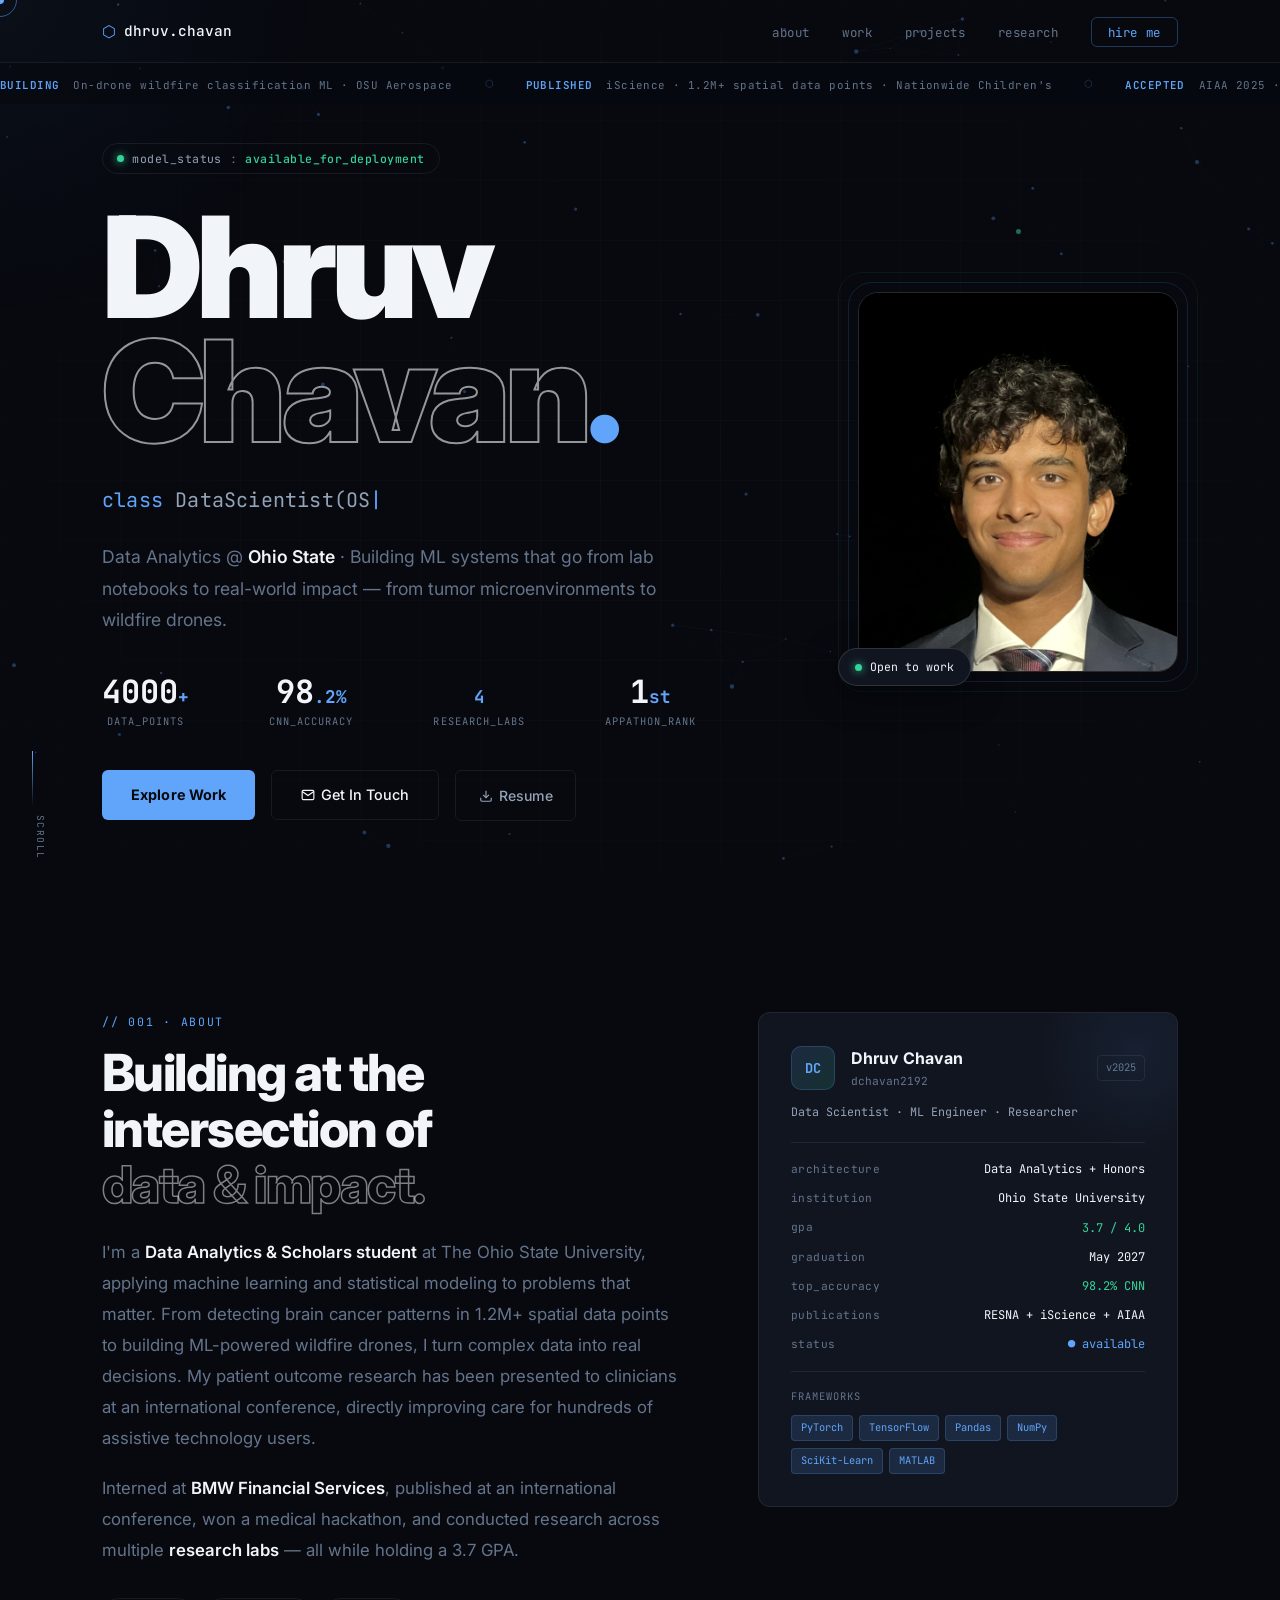
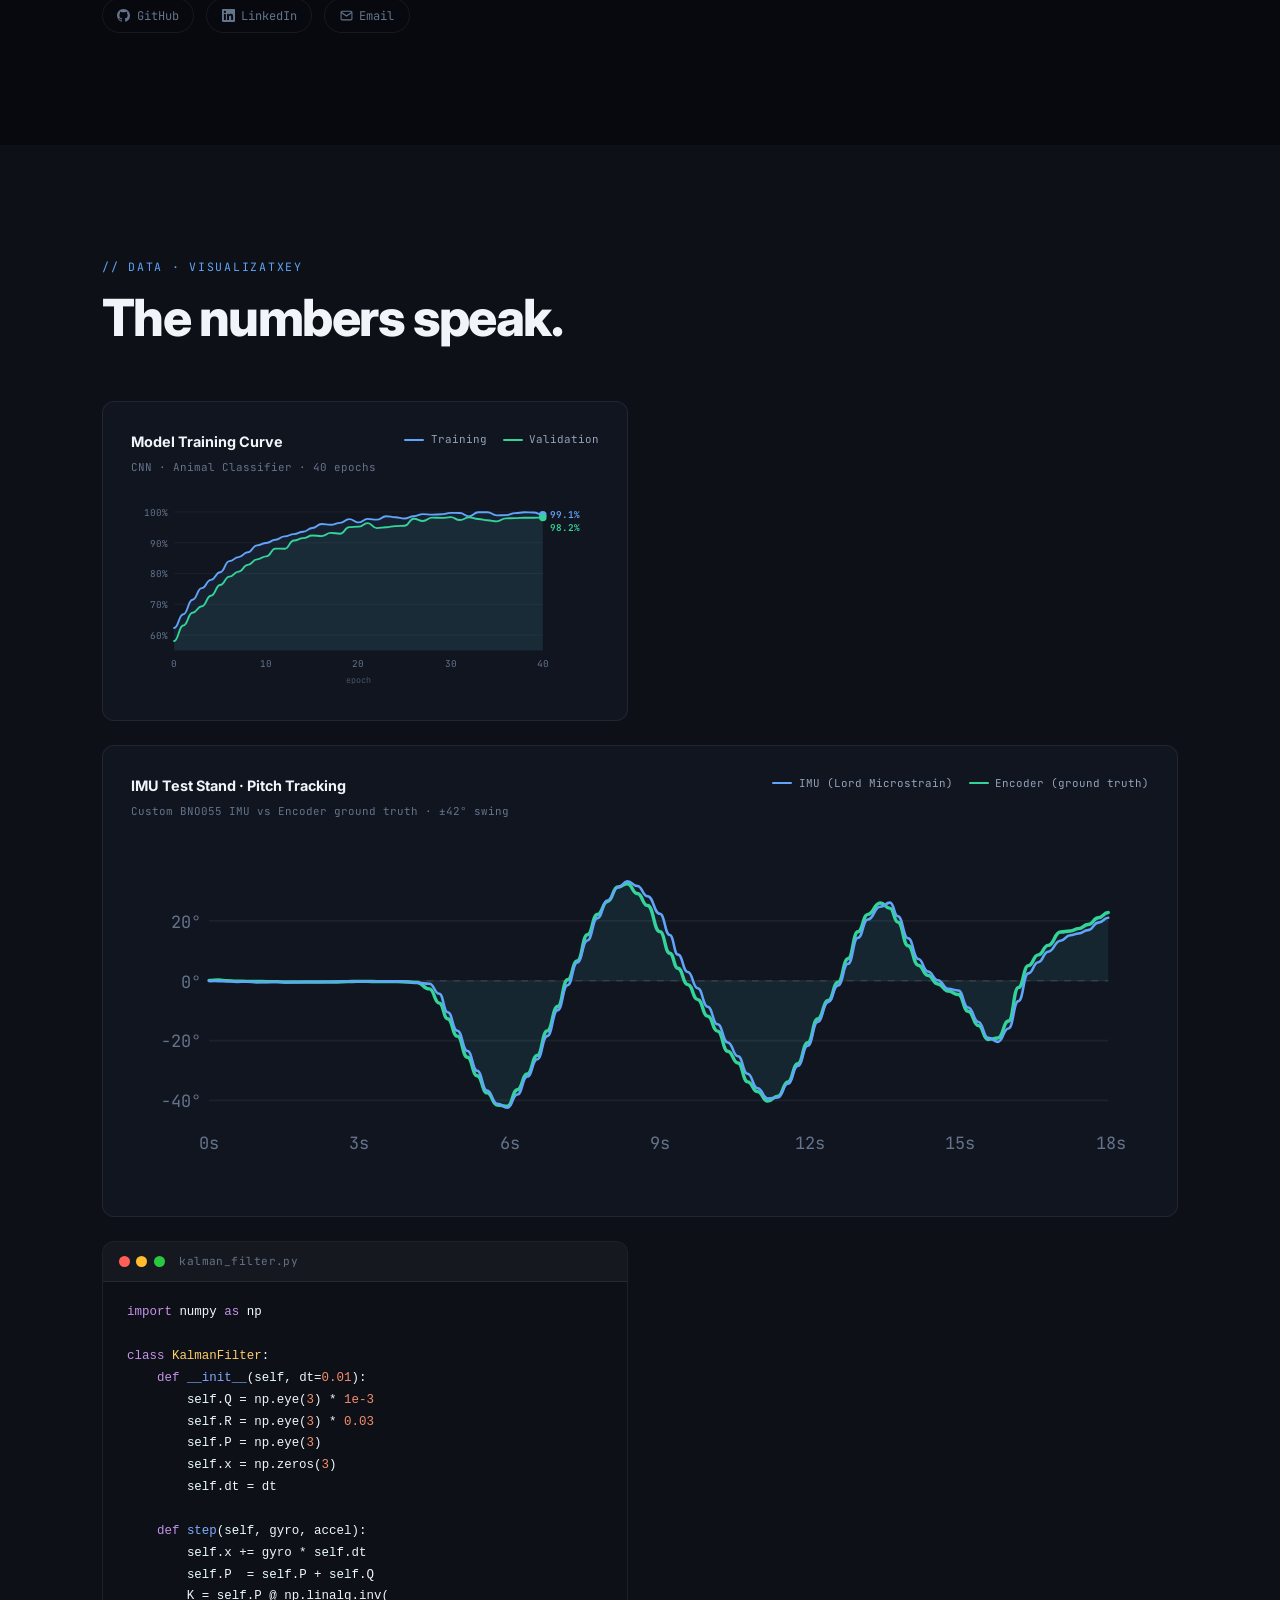
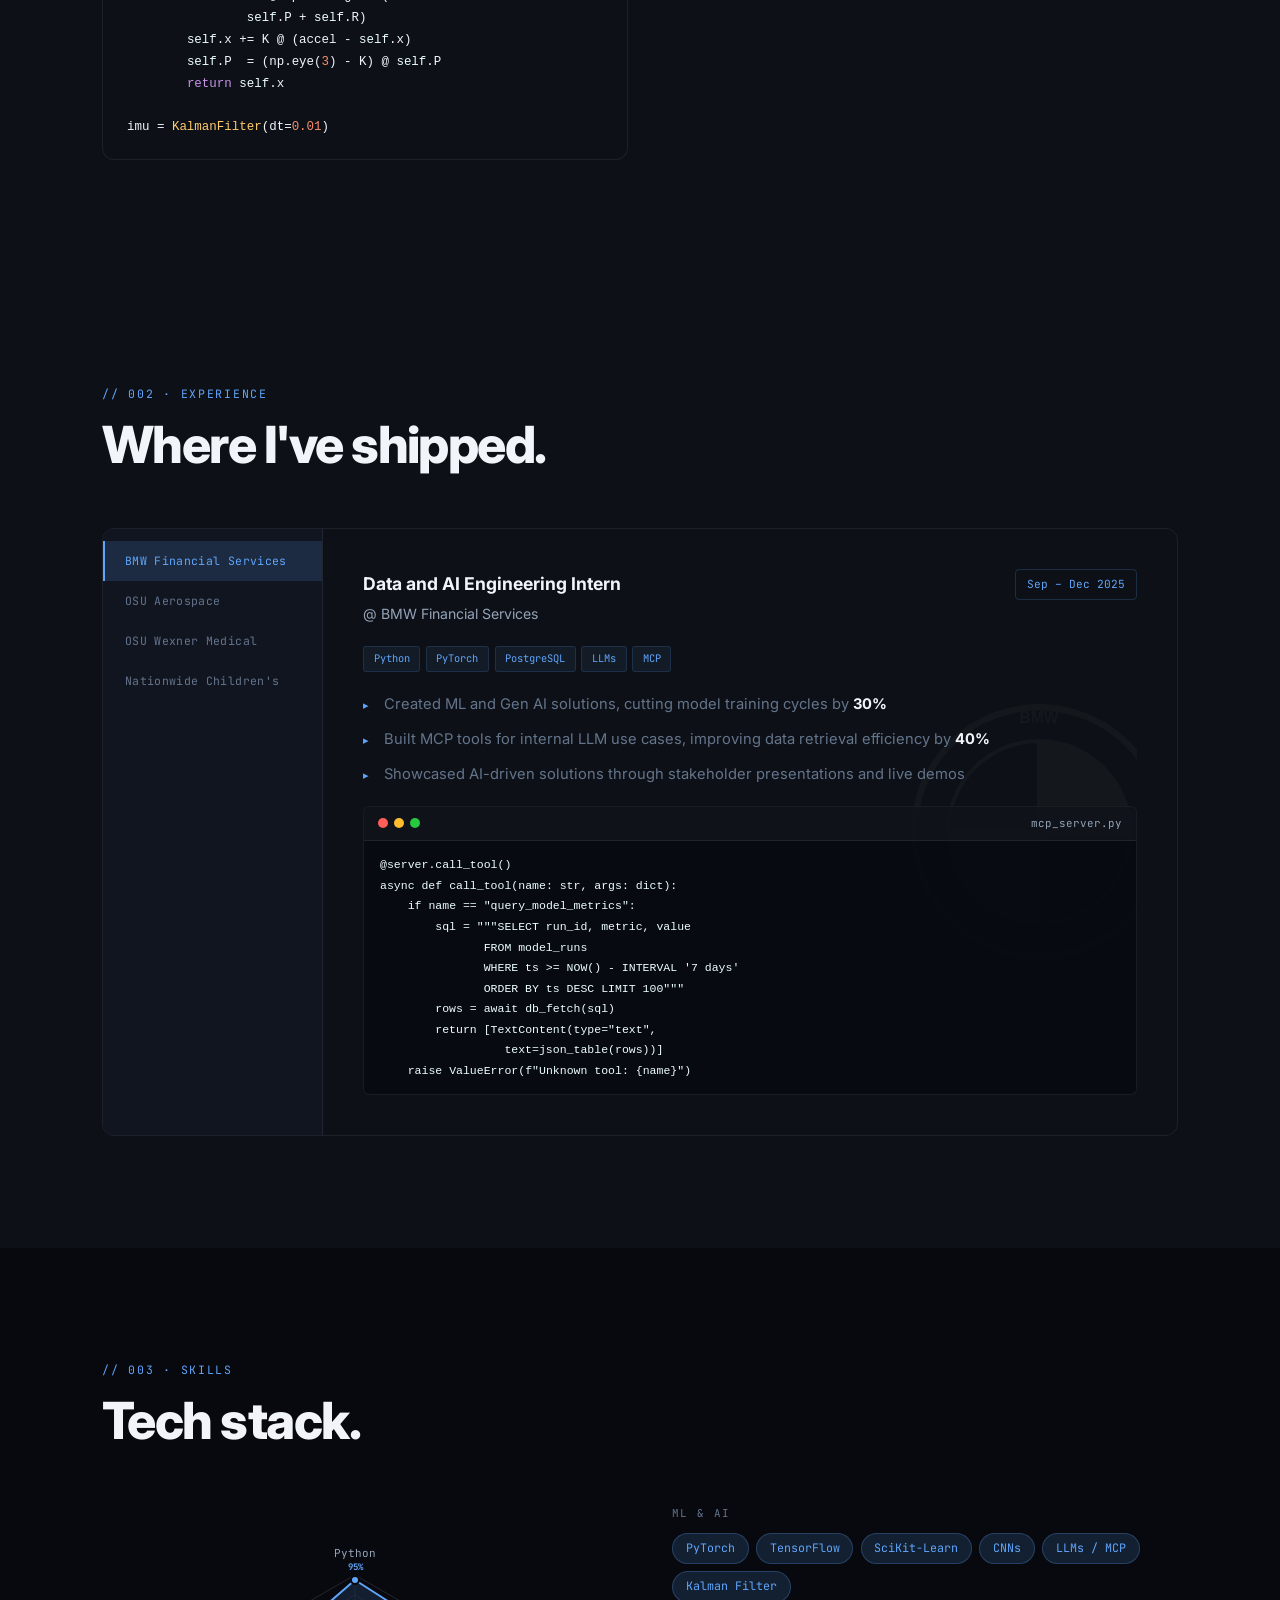
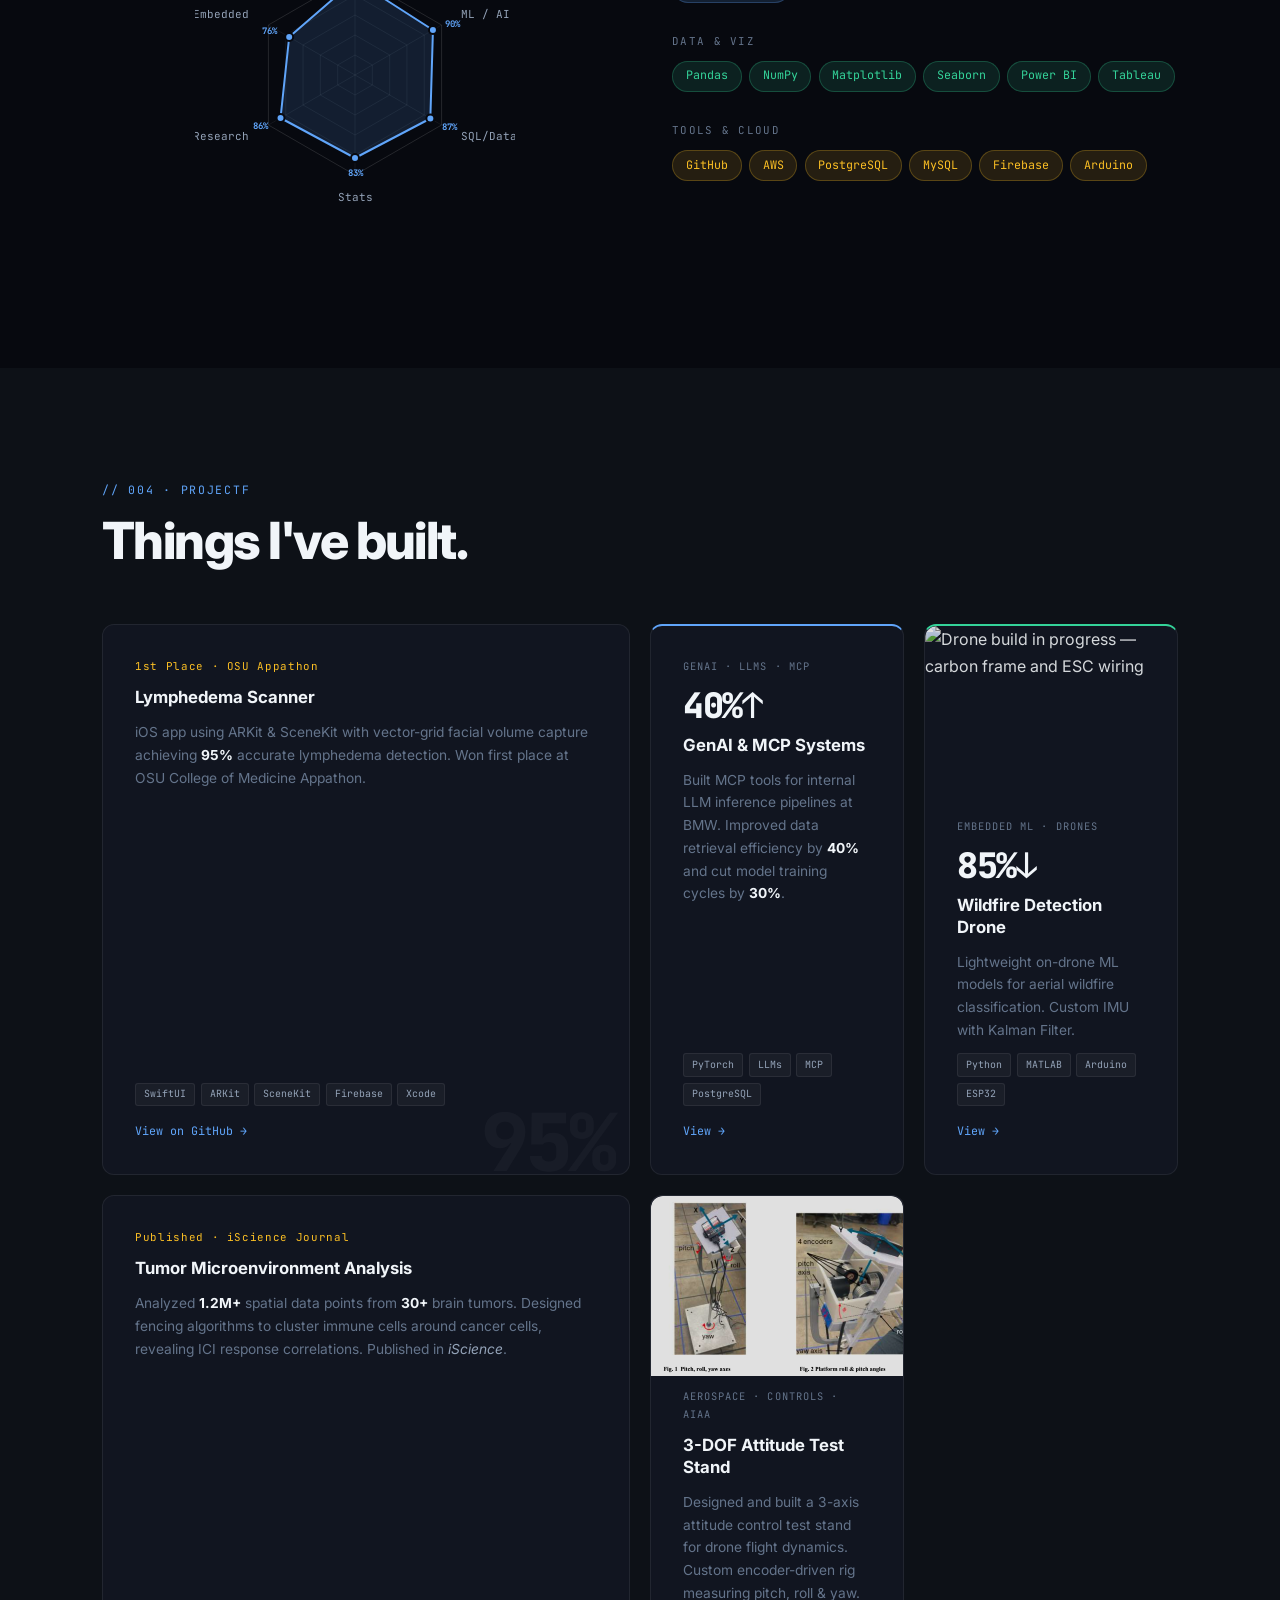
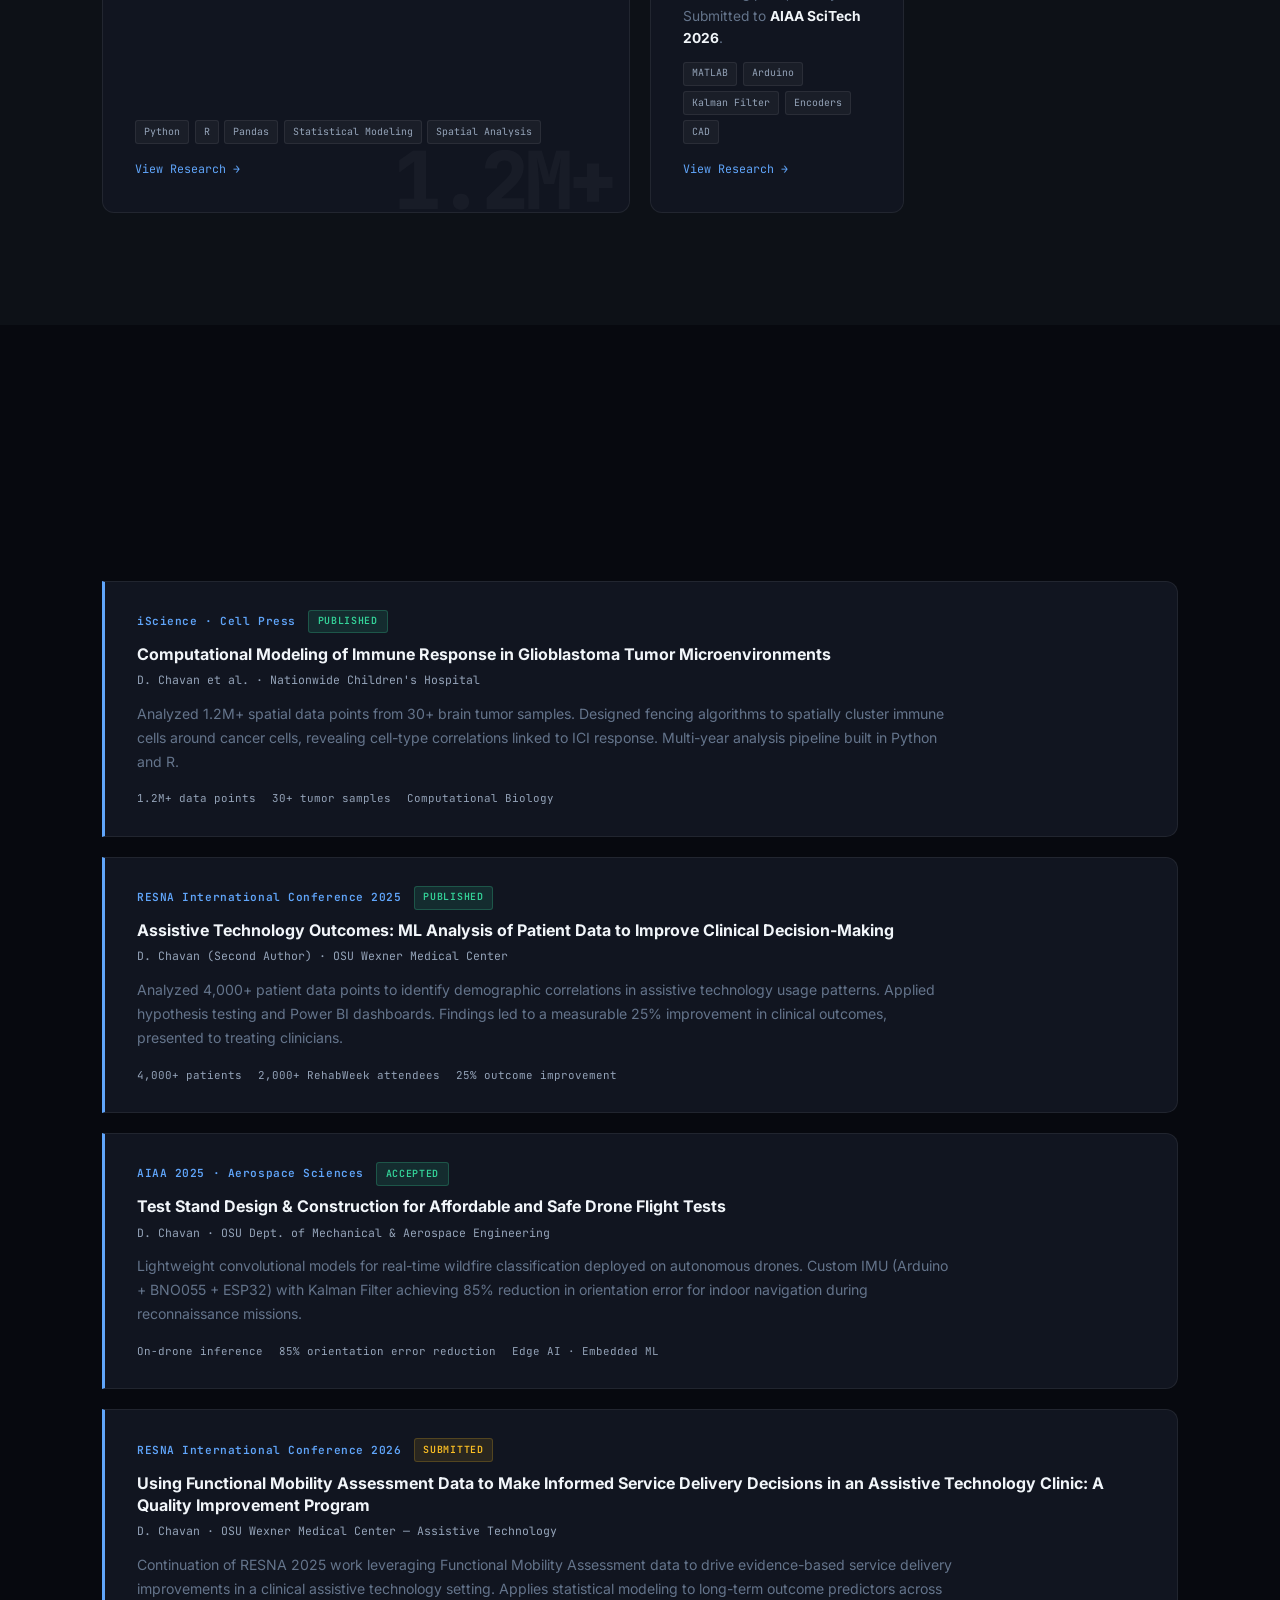
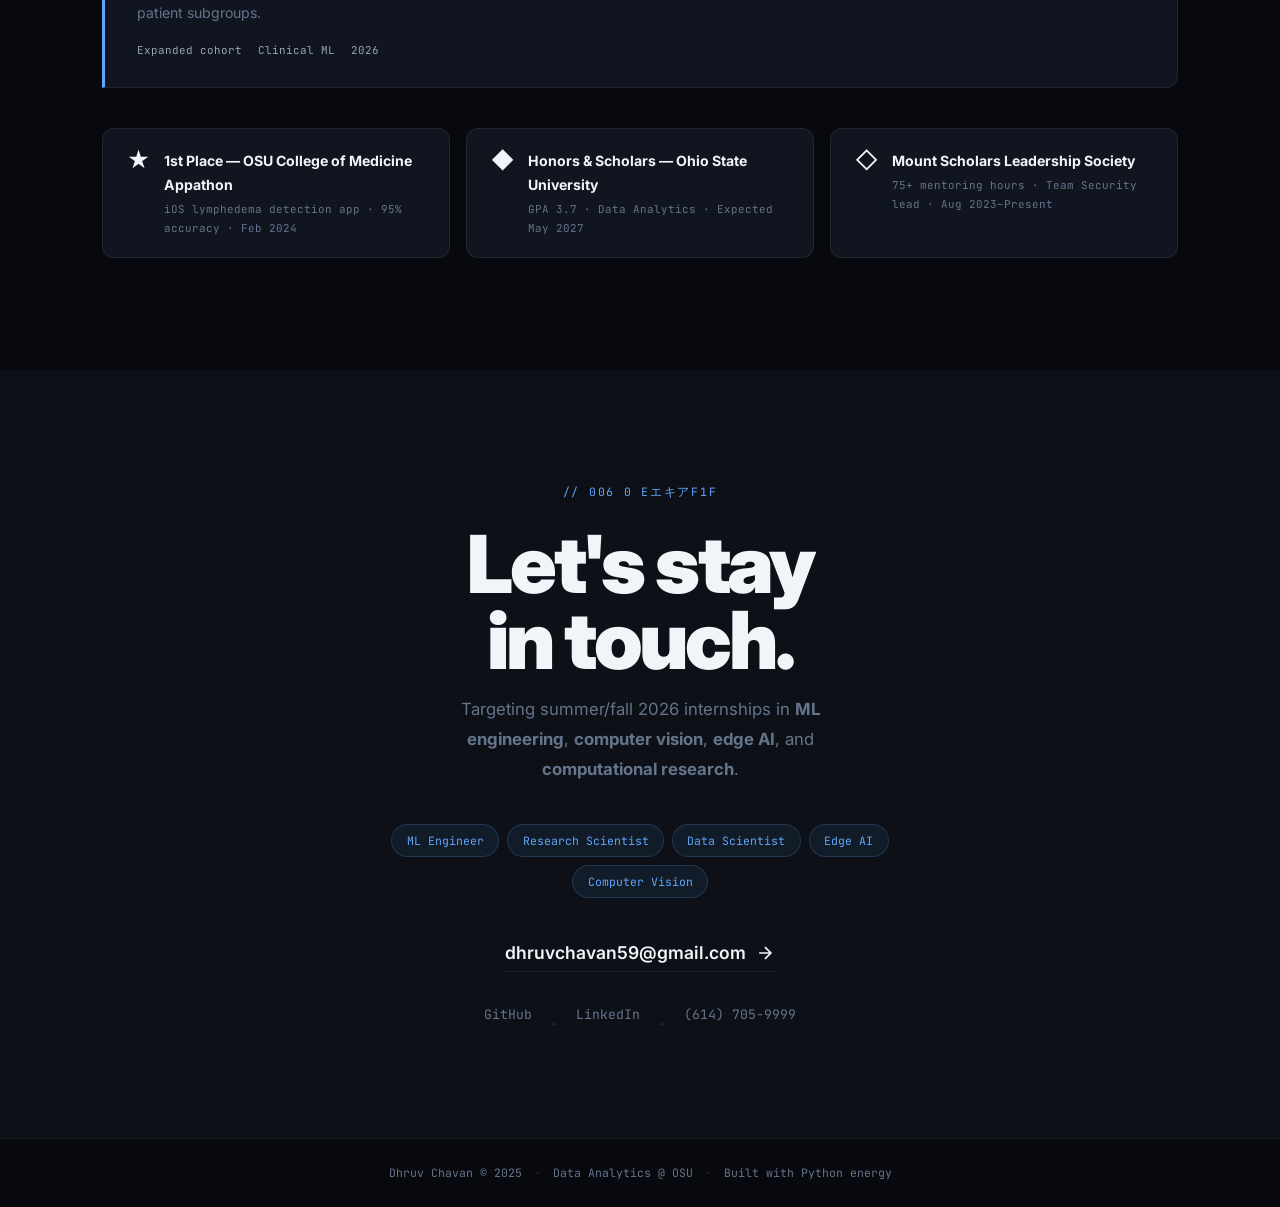
==== index.html @ 0be1885d "Fix inaccurate institution count and update contact heading - Replace "4 institutions" with "multipl" ====
<!DOCTYPE html>
<html lang="en">
<head>
  <meta charset="UTF-8" />
  <meta name="viewport" content="width=device-width, initial-scale=1.0" />
  <title>Dhruv Chavan — Data Scientist & ML Engineer</title>

  <!-- SEO -->
  <meta name="description" content="Dhruv Chavan — Data Scientist & ML Engineer at Ohio State. Building ML systems from tumor microenvironments to wildfire drones. Published researcher. BMW AI intern." />
  <meta name="keywords" content="Dhruv Chavan, Data Scientist, ML Engineer, Ohio State, PyTorch, Computer Vision, Edge AI, Research" />
  <meta name="author" content="Dhruv Chavan" />
  <meta name="robots" content="index, follow" />

  <!-- Open Graph (LinkedIn, Slack, iMessage, etc.) -->
  <meta property="og:type" content="website" />
  <meta property="og:title" content="Dhruv Chavan — Data Scientist & ML Engineer" />
  <meta property="og:description" content="Building ML systems from tumor microenvironments to wildfire drones. Published in iScience. BMW AI intern. OSU Data Analytics & Scholars." />
  <meta property="og:image" content="dhruv.jpg" />
  <meta property="og:image:width" content="1200" />
  <meta property="og:image:height" content="630" />
  <meta property="og:url" content="https://dhruvchavan.dev" />
  <meta property="og:site_name" content="Dhruv Chavan Portfolio" />

  <!-- Browser / mobile chrome -->
  <meta name="theme-color" content="#07090f" />
  <meta name="color-scheme" content="dark" />

  <link rel="stylesheet" href="style.css" />
  <link rel="preconnect" href="https://fonts.googleapis.com" />
  <link href="https://fonts.googleapis.com/css2?family=Inter:ital,opsz,wght@0,14..32,300;0,14..32,400;0,14..32,500;0,14..32,600;0,14..32,700;0,14..32,800;0,14..32,900;1,14..32,400&family=JetBrains+Mono:wght@300;400;500;600&display=swap" rel="stylesheet" />
</head>
<body>

  <!-- ═══ LOADER ═══ -->
  <div id="loader">
    <div class="loader-inner">
      <div class="loader-brand">
        <span class="loader-hex">⬡</span>
        <span class="loader-name">dhruv.chavan</span>
      </div>
      <div class="loader-terminal" id="loaderTerminal"></div>
      <div class="loader-bar-wrap">
        <div class="loader-bar" id="loaderBar"></div>
      </div>
      <p class="loader-pct" id="loaderPct">0%</p>
    </div>
  </div>

  <!-- Scroll progress -->
  <div id="scroll-bar"></div>
  <!-- Spotlight -->
  <div id="spotlight"></div>
  <!-- Custom cursor -->
  <div id="cursor-dot"></div>
  <div id="cursor-ring"></div>

  <!-- Navigation -->
  <nav id="nav">
    <div class="nav-inner">
      <a class="nav-brand" href="#hero">
        <span class="brand-hex">⬡</span>
        <span>dhruv.chavan</span>
      </a>
      <ul class="nav-links">
        <li><a href="#about">about</a></li>
        <li><a href="#experience">work</a></li>
        <li><a href="#projects">projects</a></li>
        <li><a href="#research">research</a></li>
        <li><a href="#contact" class="nav-cta">hire me</a></li>
      </ul>
      <button class="hamburger" id="hamburger" aria-label="menu">
        <span></span><span></span>
      </button>
    </div>
    <!-- Live status ticker -->
    <div class="ticker-wrap">
      <div class="ticker-track">
        <span class="ti"><span class="ti-key">BUILDING</span> On-drone wildfire classification ML · OSU Aerospace</span>
        <span class="ti-sep">⬡</span>
        <span class="ti"><span class="ti-key">PUBLISHED</span> iScience · 1.2M+ spatial data points · Nationwide Children's</span>
        <span class="ti-sep">⬡</span>
        <span class="ti"><span class="ti-key">ACCEPTED</span> AIAA 2025 · RESNA 2026 Submitted</span>
        <span class="ti-sep">⬡</span>
        <span class="ti"><span class="ti-key">EXPERIENCE</span> BMW Financial Services · GenAI &amp; MCP Engineering · 2025</span>
        <span class="ti-sep">⬡</span>
        <span class="ti"><span class="ti-key dot-green">SEEKING</span> ML Engineer · Research Scientist · Data Scientist · Summer/Fall 2026</span>
        <span class="ti-sep">⬡</span>
        <!-- duplicate for seamless loop -->
        <span class="ti"><span class="ti-key">BUILDING</span> On-drone wildfire classification ML · OSU Aerospace</span>
        <span class="ti-sep">⬡</span>
        <span class="ti"><span class="ti-key">PUBLISHED</span> iScience · 1.2M+ spatial data points · Nationwide Children's</span>
        <span class="ti-sep">⬡</span>
        <span class="ti"><span class="ti-key">ACCEPTED</span> AIAA 2025 · RESNA 2026 Submitted</span>
        <span class="ti-sep">⬡</span>
        <span class="ti"><span class="ti-key">EXPERIENCE</span> BMW Financial Services · GenAI &amp; MCP Engineering · 2025</span>
        <span class="ti-sep">⬡</span>
        <span class="ti"><span class="ti-key dot-green">SEEKING</span> ML Engineer · Research Scientist · Data Scientist · Summer/Fall 2026</span>
        <span class="ti-sep">⬡</span>
      </div>
    </div>
    <div class="mobile-menu" id="mobileMenu">
      <a href="#about" class="mm-link">about</a>
      <a href="#experience" class="mm-link">work</a>
      <a href="#projects" class="mm-link">projects</a>
      <a href="#research" class="mm-link">research</a>
      <a href="#contact" class="mm-link">contact</a>
    </div>
  </nav>

  <!-- ═══ HERO ═══ -->
  <section id="hero">
    <canvas id="canvas"></canvas>
    <div class="hero-grid-overlay"></div>
    <div class="hero-inner">
      <div class="hero-split">
        <!-- Left: text -->
        <div class="hero-left">
          <div class="hero-status reveal-hero">
            <span class="status-dot"></span>
            <span class="status-mono">model_status</span>
            <span class="status-sep">:</span>
            <span class="status-val">available_for_deployment</span>
          </div>
          <h1 class="hero-name reveal-hero">
            <span class="name-first">Dhruv</span>
            <span class="name-last">Chavan<span class="name-dot">.</span></span>
          </h1>
          <div class="hero-typewriter reveal-hero">
            <span class="tw-prefix">class </span><span id="tw-text"></span><span class="tw-cursor">|</span>
          </div>
          <p class="hero-desc reveal-hero">
            Data Analytics @ <strong>Ohio State</strong> · Building ML systems that go from
            lab notebooks to real-world impact — from tumor microenvironments to wildfire drones.
          </p>
          <div class="hero-metrics reveal-hero">
            <div class="hm-item">
              <div class="hm-val"><span class="counter" data-target="4000">0</span><span>+</span></div>
              <div class="hm-key">data_points</div>
            </div>
            <div class="hm-div"></div>
            <div class="hm-item">
              <div class="hm-val"><span class="counter" data-target="98">0</span><span>.2%</span></div>
              <div class="hm-key">cnn_accuracy</div>
            </div>
            <div class="hm-div"></div>
            <div class="hm-item">
              <div class="hm-val"><span class="counter" data-target="4">0</span></div>
              <div class="hm-key">research_labs</div>
            </div>
            <div class="hm-div"></div>
            <div class="hm-item">
              <div class="hm-val"><span class="counter" data-target="1">0</span><span>st</span></div>
              <div class="hm-key">appathon_rank</div>
            </div>
          </div>
          <div class="hero-actions reveal-hero">
            <a href="#experience" class="btn-fill">Explore Work</a>
            <a href="mailto:dhruvchavan59@gmail.com" class="btn-outline">
              <svg width="14" height="14" viewBox="0 0 24 24" fill="none" stroke="currentColor" stroke-width="2"><path d="M4 4h16c1.1 0 2 .9 2 2v12c0 1.1-.9 2-2 2H4c-1.1 0-2-.9-2-2V6c0-1.1.9-2 2-2z"/><polyline points="22,6 12,13 2,6"/></svg>
              Get In Touch
            </a>
            <a href="resume.pdf" download class="btn-resume">
              <svg width="14" height="14" viewBox="0 0 24 24" fill="none" stroke="currentColor" stroke-width="2"><path d="M21 15v4a2 2 0 01-2 2H5a2 2 0 01-2-2v-4"/><polyline points="7 10 12 15 17 10"/><line x1="12" y1="15" x2="12" y2="3"/></svg>
              Resume
            </a>
          </div>
        </div>
        <!-- Right: photo -->
        <div class="hero-photo reveal-hero">
          <div class="photo-frame">
            <img src="dhruv.jpg" alt="Dhruv Chavan" />
            <div class="photo-ring photo-ring-1"></div>
            <div class="photo-ring photo-ring-2"></div>
            <div class="photo-badge">
              <span class="pb-dot"></span>
              <span>Open to work</span>
            </div>
          </div>
        </div>
      </div>
    </div>
    <div class="hero-scroll">
      <div class="hs-line"></div>
      <span class="hs-label">scroll</span>
    </div>
  </section>

  <!-- ═══ ABOUT ═══ -->
  <section id="about" class="section">
    <div class="container">
      <div class="about-layout">

        <div class="about-text">
          <p class="eyebrow reveal">// 001 · about</p>
          <h2 class="section-h reveal">Building at the<br/>intersection of<br/><em>data & impact.</em></h2>
          <p class="about-p reveal">I'm a <strong>Data Analytics &amp; Scholars student</strong> at The Ohio State University, applying machine learning and statistical modeling to problems that matter. From detecting brain cancer patterns in 1.2M+ spatial data points to building ML-powered wildfire drones, I turn complex data into real decisions. My patient outcome research has been presented to clinicians at an international conference, directly improving care for hundreds of assistive technology users.</p>
          <p class="about-p reveal">Interned at <strong>BMW Financial Services</strong>, published at an international conference, won a medical hackathon, and conducted research across multiple <strong>research labs</strong> — all while holding a 3.7 GPA.</p>
          <div class="about-links reveal">
            <a href="https://github.com/dchavan2192" target="_blank" class="link-chip">
              <svg viewBox="0 0 16 16" fill="currentColor" width="13" height="13"><path d="M8 0C3.58 0 0 3.58 0 8c0 3.54 2.29 6.53 5.47 7.59.4.07.55-.17.55-.38 0-.19-.01-.82-.01-1.49-2.01.37-2.53-.49-2.69-.94-.09-.23-.48-.94-.82-1.13-.28-.15-.68-.52-.01-.53.63-.01 1.08.58 1.23.82.72 1.21 1.87.87 2.33.66.07-.52.28-.87.51-1.07-1.78-.2-3.64-.89-3.64-3.95 0-.87.31-1.59.82-2.15-.08-.2-.36-1.02.08-2.12 0 0 .67-.21 2.2.82.64-.18 1.32-.27 2-.27.68 0 1.36.09 2 .27 1.53-1.04 2.2-.82 2.2-.82.44 1.1.16 1.92.08 2.12.51.56.82 1.27.82 2.15 0 3.07-1.87 3.75-3.65 3.95.29.25.54.73.54 1.48 0 1.07-.01 1.93-.01 2.2 0 .21.15.46.55.38A8.013 8.013 0 0016 8c0-4.42-3.58-8-8-8z"/></svg>
              GitHub
            </a>
            <a href="https://linkedin.com/in/dhruvchavan" target="_blank" class="link-chip">
              <svg viewBox="0 0 24 24" fill="currentColor" width="13" height="13"><path d="M20.447 20.452h-3.554v-5.569c0-1.328-.027-3.037-1.852-3.037-1.853 0-2.136 1.445-2.136 2.939v5.667H9.351V9h3.414v1.561h.046c.477-.9 1.637-1.85 3.37-1.85 3.601 0 4.267 2.37 4.267 5.455v6.286zM5.337 7.433c-1.144 0-2.063-.926-2.063-2.065 0-1.138.92-2.063 2.063-2.063 1.14 0 2.064.925 2.064 2.063 0 1.139-.925 2.065-2.064 2.065zm1.782 13.019H3.555V9h3.564v11.452zM22.225 0H1.771C.792 0 0 .774 0 1.729v20.542C0 23.227.792 24 1.771 24h20.451C23.2 24 24 23.227 24 22.271V1.729C24 .774 23.2 0 22.222 0h.003z"/></svg>
              LinkedIn
            </a>
            <a href="mailto:dhruvchavan59@gmail.com" class="link-chip">
              <svg viewBox="0 0 24 24" fill="none" stroke="currentColor" stroke-width="2" width="13" height="13"><path d="M4 4h16c1.1 0 2 .9 2 2v12c0 1.1-.9 2-2 2H4c-1.1 0-2-.9-2-2V6c0-1.1.9-2 2-2z"/><polyline points="22,6 12,13 2,6"/></svg>
              Email
            </a>
          </div>
        </div>

        <!-- ML Model Card - the unique element -->
        <div class="model-card reveal">
          <div class="mc-glow"></div>
          <div class="mc-header">
            <div class="mc-avatar">DC</div>
            <div class="mc-info">
              <div class="mc-name">Dhruv Chavan</div>
              <div class="mc-handle">dchavan2192</div>
            </div>
            <div class="mc-version">v2025</div>
          </div>
          <div class="mc-tagline">Data Scientist · ML Engineer · Researcher</div>
          <div class="mc-rule"></div>
          <div class="mc-rows">
            <div class="mc-row">
              <span class="mc-key">architecture</span>
              <span class="mc-val">Data Analytics + Honors</span>
            </div>
            <div class="mc-row">
              <span class="mc-key">institution</span>
              <span class="mc-val">Ohio State University</span>
            </div>
            <div class="mc-row">
              <span class="mc-key">gpa</span>
              <span class="mc-val green">3.7 / 4.0</span>
            </div>
            <div class="mc-row">
              <span class="mc-key">graduation</span>
              <span class="mc-val">May 2027</span>
            </div>
            <div class="mc-row">
              <span class="mc-key">top_accuracy</span>
              <span class="mc-val green">98.2% CNN</span>
            </div>
            <div class="mc-row">
              <span class="mc-key">publications</span>
              <span class="mc-val">RESNA + iScience + AIAA</span>
            </div>
            <div class="mc-row">
              <span class="mc-key">status</span>
              <span class="mc-val blue">● available</span>
            </div>
          </div>
          <div class="mc-rule"></div>
          <div class="mc-chips-label">frameworks</div>
          <div class="mc-chips">
            <span>PyTorch</span><span>TensorFlow</span><span>Pandas</span>
            <span>NumPy</span><span>SciKit-Learn</span><span>MATLAB</span>
          </div>
        </div>

      </div>
    </div>
  </section>

  <!-- ═══ DATA SHOWCASE ═══ -->
  <section class="section section-alt">
    <div class="container">
      <p class="eyebrow reveal">// data · visualization</p>
      <h2 class="section-h reveal">The numbers speak.</h2>
      <div class="showcase-layout">

        <!-- Animated training curve -->
        <div class="chart-card reveal">
          <div class="chart-topbar">
            <div>
              <p class="chart-title">Model Training Curve</p>
              <p class="chart-sub">CNN · Animal Classifier · 40 epochs</p>
            </div>
            <div class="chart-legend">
              <span class="cl-item"><span class="cl-dot blue"></span>Training</span>
              <span class="cl-item"><span class="cl-dot green"></span>Validation</span>
            </div>
          </div>
          <svg id="trainChart" viewBox="0 0 500 200" preserveAspectRatio="xMidYMid meet" width="100%"></svg>
        </div>

        <!-- IMU Test Stand pitch comparison -->
        <div class="chart-card chart-card-wide reveal">
          <div class="chart-topbar">
            <div>
              <p class="chart-title">IMU Test Stand · Pitch Tracking</p>
              <p class="chart-sub">Custom BNO055 IMU vs Encoder ground truth · ±42° swing</p>
            </div>
            <div class="chart-legend">
              <span class="cl-item"><span class="cl-dot blue"></span>IMU (Lord Microstrain)</span>
              <span class="cl-item"><span class="cl-dot green"></span>Encoder (ground truth)</span>
            </div>
          </div>
          <svg id="pitchChart" viewBox="0 0 600 200" preserveAspectRatio="xMidYMid meet" width="100%"></svg>
        </div>

        <!-- Python terminal -->
        <div class="terminal-card reveal">
          <div class="term-bar">
            <span class="tb r"></span>
            <span class="tb y"></span>
            <span class="tb g"></span>
            <span class="term-fname">kalman_filter.py</span>
          </div>
          <div class="term-body">
<pre class="term-code"><code><span class="k">import</span> numpy <span class="k">as</span> <span class="v">np</span>

<span class="k">class</span> <span class="cn">KalmanFilter</span>:
    <span class="k">def</span> <span class="fn">__init__</span>(<span class="v">self</span>, dt=<span class="n">0.01</span>):
        <span class="v">self</span>.Q = np.eye(<span class="n">3</span>) * <span class="n">1e-3</span>
        <span class="v">self</span>.R = np.eye(<span class="n">3</span>) * <span class="n">0.03</span>
        <span class="v">self</span>.P = np.eye(<span class="n">3</span>)
        <span class="v">self</span>.x = np.zeros(<span class="n">3</span>)
        <span class="v">self</span>.dt = dt

    <span class="k">def</span> <span class="fn">step</span>(<span class="v">self</span>, gyro, accel):
        <span class="v">self</span>.x += gyro * <span class="v">self</span>.dt
        <span class="v">self</span>.P  = <span class="v">self</span>.P + <span class="v">self</span>.Q
        K = <span class="v">self</span>.P @ np.linalg.inv(
                <span class="v">self</span>.P + <span class="v">self</span>.R)
        <span class="v">self</span>.x += K @ (accel - <span class="v">self</span>.x)
        <span class="v">self</span>.P  = (np.eye(<span class="n">3</span>) - K) @ <span class="v">self</span>.P
        <span class="k">return</span> <span class="v">self</span>.x

imu = <span class="cn">KalmanFilter</span>(dt=<span class="n">0.01</span>)</code></pre>
          </div>
        </div>

      </div>
    </div>
  </section>

  <!-- ═══ EXPERIENCE ═══ -->
  <section id="experience" class="section section-alt">
    <div class="container">
      <p class="eyebrow reveal">// 002 · experience</p>
      <h2 class="section-h reveal">Where I've shipped.</h2>
      <div class="exp-layout reveal">
        <div class="exp-tabs" role="tablist">
          <button class="exp-tab active" data-tab="0" role="tab">BMW Financial Services</button>
          <button class="exp-tab" data-tab="1" role="tab">OSU Aerospace</button>
          <button class="exp-tab" data-tab="2" role="tab">OSU Wexner Medical</button>
          <button class="exp-tab" data-tab="3" role="tab">Nationwide Children's</button>
        </div>
        <div class="exp-content">
          <div class="exp-panel active" data-panel="0">
            <div class="ep-top">
              <div>
                <h3 class="ep-title">Data and AI Engineering Intern</h3>
                <p class="ep-org">@ BMW Financial Services</p>
              </div>
              <span class="ep-date">Sep – Dec 2025</span>
            </div>
            <div class="ep-stack">
              <span>Python</span><span>PyTorch</span><span>PostgreSQL</span><span>LLMs</span><span>MCP</span>
            </div>
            <ul class="ep-list">
              <li>Created ML and Gen AI solutions, cutting model training cycles by <mark>30%</mark></li>
              <li>Built MCP tools for internal LLM use cases, improving data retrieval efficiency by <mark>40%</mark></li>
              <li>Showcased AI-driven solutions through stakeholder presentations and live demos</li>
            </ul>
            <div class="ep-code">
              <div class="ep-code-bar"><span class="cc-dot r"></span><span class="cc-dot y"></span><span class="cc-dot g"></span><span class="cc-fname">mcp_server.py</span></div>
<pre class="ep-code-pre"><code><span class="v">@server</span>.call_tool()
<span class="k">async def</span> <span class="fn">call_tool</span>(name: <span class="t">str</span>, args: <span class="t">dict</span>):
    <span class="k">if</span> name == <span class="s">"query_model_metrics"</span>:
        sql = <span class="s">"""SELECT run_id, metric, value
               FROM model_runs
               WHERE ts &gt;= NOW() - INTERVAL '7 days'
               ORDER BY ts DESC LIMIT 100"""</span>
        rows = <span class="k">await</span> <span class="fn">db_fetch</span>(sql)
        <span class="k">return</span> [<span class="cn">TextContent</span>(type=<span class="s">"text"</span>,
                  text=<span class="fn">json_table</span>(rows))]
    <span class="k">raise</span> <span class="cn">ValueError</span>(<span class="s">f"Unknown tool: </span><span class="v">{name}</span><span class="s">"</span>)</code></pre>
            </div>
          </div>
          <div class="exp-panel" data-panel="1">
            <div class="ep-top">
              <div>
                <h3 class="ep-title">Undergraduate Aerospace Researcher</h3>
                <p class="ep-org">@ OSU Dept. of Mechanical & Aerospace Engineering</p>
              </div>
              <span class="ep-date">Jan 2025 – Present</span>
            </div>
            <div class="ep-stack">
              <span>Python</span><span>MATLAB</span><span>Kalman Filter</span><span>Arduino</span><span>ESP32</span>
            </div>
            <ul class="ep-list">
              <li>Building lightweight ML models for on-drone wildfire classification from aerial imagery</li>
              <li>Developing custom IMU with Arduino, BNO055, and ESP32 for indoor drone navigation</li>
              <li>Kalman Filter implementation reduces orientation error by <mark>85%</mark>, improving flight stability</li>
            </ul>
            <div class="ep-code">
              <div class="ep-code-bar"><span class="cc-dot r"></span><span class="cc-dot y"></span><span class="cc-dot g"></span><span class="cc-fname">liveKalman.py</span></div>
<pre class="ep-code-pre"><code><span class="k">def</span> <span class="fn">euler2quat</span>(roll, pitch, yaw):
    cr, sr = np.<span class="fn">cos</span>(roll/<span class="n">2</span>), np.<span class="fn">sin</span>(roll/<span class="n">2</span>)
    cp, sp = np.<span class="fn">cos</span>(pitch/<span class="n">2</span>), np.<span class="fn">sin</span>(pitch/<span class="n">2</span>)
    cy, sy = np.<span class="fn">cos</span>(yaw/<span class="n">2</span>), np.<span class="fn">sin</span>(yaw/<span class="n">2</span>)
    <span class="k">return</span> np.<span class="fn">array</span>([
        cr*cp*cy + sr*sp*sy,
        sr*cp*cy - cr*sp*sy,
        cr*sp*cy + sr*cp*sy,
        cr*cp*sy - sr*sp*cy
    ])

<span class="k">def</span> <span class="fn">predict</span>(self):
    self.x = self.F @ self.x
    self.P = self.F @ self.P @ self.F.T + self.Q</code></pre>
            </div>
          </div>
          <div class="exp-panel" data-panel="2">
            <div class="ep-top">
              <div>
                <h3 class="ep-title">Undergraduate Student Researcher</h3>
                <p class="ep-org">@ OSU Wexner Medical Center — Assistive Technology</p>
              </div>
              <span class="ep-date">Jul 2024 – Present</span>
            </div>
            <div class="ep-stack">
              <span>Python</span><span>Pandas</span><span>Power BI</span><span>MySQL</span><span>Matplotlib</span>
            </div>
            <ul class="ep-list">
              <li>Analyzed <mark>4,000+</mark> patient data points; findings led to <mark>25%</mark> improvement in clinical outcomes</li>
              <li>Applied hypothesis testing to identify demographic correlations in assistive tech usage</li>
              <li>Published as second author at RESNA; presented at <mark>2025 RehabWeek</mark> to 2,000+ attendees</li>
            </ul>
            <div class="ep-code">
              <div class="ep-code-bar"><span class="cc-dot r"></span><span class="cc-dot y"></span><span class="cc-dot g"></span><span class="cc-fname">fundingSourceCode.py</span></div>
<pre class="ep-code-pre"><code>groups = [df[df[<span class="s">"funding"</span>]==g][<span class="s">"outcome"</span>]
          <span class="k">for</span> g <span class="k">in</span> df[<span class="s">"funding"</span>].<span class="fn">unique</span>()]
F, p = stats.<span class="fn">f_oneway</span>(*groups)

tukey = <span class="fn">pairwise_tukeyhsd</span>(
    endog=df[<span class="s">"outcome"</span>],
    groups=df[<span class="s">"funding"</span>],
    alpha=<span class="n">0.05</span>
)
sig = tukey.summary().data[<span class="n">1</span>:]
sig_pairs = [r <span class="k">for</span> r <span class="k">in</span> sig <span class="k">if</span> r[<span class="n">-1</span>]]</code></pre>
            </div>
          </div>
          <div class="exp-panel" data-panel="3">
            <div class="ep-top">
              <div>
                <h3 class="ep-title">Undergraduate Computational Biology Researcher</h3>
                <p class="ep-org">@ Nationwide Children's Hospital — Immune Response Modeling</p>
              </div>
              <span class="ep-date">Feb 2024 – Jun 2025</span>
            </div>
            <div class="ep-stack">
              <span>Python</span><span>R</span><span>Pandas</span><span>Statistical Modeling</span>
            </div>
            <ul class="ep-list">
              <li>Analyzed <mark>1.2M+</mark> spatial data points from <mark>30+</mark> brain tumors for ICI response research</li>
              <li>Designed fencing algorithms to cluster and analyze immune cell interactions with cancer cells</li>
              <li>Published in <em>iScience</em> journal after multi-year analysis pipeline development</li>
            </ul>
            <div class="ep-code">
              <div class="ep-code-bar"><span class="cc-dot r"></span><span class="cc-dot y"></span><span class="cc-dot g"></span><span class="cc-fname">NRvR.py</span></div>
<pre class="ep-code-pre"><code><span class="k">def</span> <span class="fn">permutation_test</span>(obs, n_perm=<span class="n">10000</span>):
    real_diff = <span class="fn">np.mean</span>(obs[<span class="s">"ICI_R"</span>]) - <span class="fn">np.mean</span>(obs[<span class="s">"ICI_NR"</span>])
    pooled = np.<span class="fn">concatenate</span>([
        obs[<span class="s">"ICI_R"</span>], obs[<span class="s">"ICI_NR"</span>]])
    n = <span class="fn">len</span>(obs[<span class="s">"ICI_R"</span>])
    null = np.<span class="fn">array</span>([
        np.<span class="fn">mean</span>(s := np.random.<span class="fn">permutation</span>(pooled)[:n])
        - np.<span class="fn">mean</span>(pooled[n:])
        <span class="k">for</span> _ <span class="k">in</span> <span class="fn">range</span>(n_perm)])
    <span class="k">return</span> np.<span class="fn">mean</span>(np.<span class="fn">abs</span>(null) >= <span class="fn">abs</span>(real_diff))</code></pre>
            </div>
          </div>
        </div>
      </div>
    </div>
  </section>

  <!-- ═══ SKILLS ═══ -->
  <section id="skills" class="section">
    <div class="container">
      <p class="eyebrow reveal">// 003 · skills</p>
      <h2 class="section-h reveal">Tech stack.</h2>
      <div class="skills-layout">
        <div class="radar-wrap reveal">
          <svg id="radarChart" viewBox="0 0 320 320" width="320" height="320"></svg>
        </div>
        <div class="skill-chips-col reveal">
          <div class="scc-group">
            <p class="scc-label">ML &amp; AI</p>
            <div class="scc-chips">
              <span class="sc blue">PyTorch</span>
              <span class="sc blue">TensorFlow</span>
              <span class="sc blue">SciKit-Learn</span>
              <span class="sc blue">CNNs</span>
              <span class="sc blue">LLMs / MCP</span>
              <span class="sc blue">Kalman Filter</span>
            </div>
          </div>
          <div class="scc-group">
            <p class="scc-label">Data &amp; Viz</p>
            <div class="scc-chips">
              <span class="sc green">Pandas</span>
              <span class="sc green">NumPy</span>
              <span class="sc green">Matplotlib</span>
              <span class="sc green">Seaborn</span>
              <span class="sc green">Power BI</span>
              <span class="sc green">Tableau</span>
            </div>
          </div>
          <div class="scc-group">
            <p class="scc-label">Tools &amp; Cloud</p>
            <div class="scc-chips">
              <span class="sc amber">GitHub</span>
              <span class="sc amber">AWS</span>
              <span class="sc amber">PostgreSQL</span>
              <span class="sc amber">MySQL</span>
              <span class="sc amber">Firebase</span>
              <span class="sc amber">Arduino</span>
            </div>
          </div>
        </div>
      </div>
    </div>
  </section>

  <!-- ═══ PROJECTS — BENTO GRID ═══ -->
  <section id="projects" class="section section-alt">
    <div class="container">
      <p class="eyebrow reveal">// 004 · projects</p>
      <h2 class="section-h reveal">Things I've built.</h2>
      <div class="bento reveal">

        <div class="bento-card bc-large">
          <div class="bc-badge">1st Place · OSU Appathon</div>
          <h3>Lymphedema Scanner</h3>
          <p>iOS app using ARKit & SceneKit with vector-grid facial volume capture achieving <strong>95%</strong> accurate lymphedema detection. Won first place at OSU College of Medicine Appathon.</p>
          <div class="bc-stack"><span>SwiftUI</span><span>ARKit</span><span>SceneKit</span><span>Firebase</span><span>Xcode</span></div>
          <a href="https://github.com/dchavan2192" target="_blank" class="bc-link">View on GitHub →</a>
          <div class="bc-metric-bg">95%</div>
          <div class="card-code">
            <div class="cc-bar"><span class="cc-dot r"></span><span class="cc-dot y"></span><span class="cc-dot g"></span><span class="cc-fname">ScanSession.swift</span></div>
<pre class="cc-pre"><code><span class="k">func</span> <span class="fn">session</span>(<span class="v">_</span> s: <span class="t">ARSession</span>,
         didUpdate anchors: [<span class="t">ARAnchor</span>]) {
    <span class="k">guard let</span> face = anchors.first
            <span class="k">as?</span> <span class="t">ARFaceAnchor</span> <span class="k">else</span> { <span class="k">return</span> }
    <span class="k">let</span> grid = <span class="cn">VectorGrid</span>(face.geometry)
    <span class="t">DispatchQueue</span>.main.async {
        <span class="v">self</span>.volumeDelta = grid.delta()
        <span class="v">self</span>.scanProgress = grid.progress()
    }
}</code></pre>
          </div>
        </div>

        <div class="bento-card bc-med blue-accent">
          <div class="bc-eyebrow">GenAI · LLMs · MCP</div>
          <div class="bc-big-num">40%↑</div>
          <h3>GenAI & MCP Systems</h3>
          <p>Built MCP tools for internal LLM inference pipelines at BMW. Improved data retrieval efficiency by <strong>40%</strong> and cut model training cycles by <strong>30%</strong>.</p>
          <div class="bc-stack"><span>PyTorch</span><span>LLMs</span><span>MCP</span><span>PostgreSQL</span></div>
          <a href="https://github.com/dchavan2192" target="_blank" class="bc-link">View →</a>
          <div class="card-code">
            <div class="cc-bar"><span class="cc-dot r"></span><span class="cc-dot y"></span><span class="cc-dot g"></span><span class="cc-fname">mcp_server.py</span></div>
<pre class="cc-pre"><code><span class="v">@server</span>.call_tool()
<span class="k">async def</span> <span class="fn">call_tool</span>(name: <span class="t">str</span>, args: <span class="t">dict</span>):
    <span class="k">async with</span> pool.acquire() <span class="k">as</span> conn:
        rows = <span class="k">await</span> conn.fetch(args[<span class="s">"sql"</span>])
    <span class="k">return</span> [<span class="cn">TextContent</span>(
        type=<span class="s">"text"</span>,
        text=json.dumps(
            [<span class="t">dict</span>(r) <span class="k">for</span> r <span class="k">in</span> rows])
    )]</code></pre>
          </div>
        </div>

        <div class="bento-card bc-med green-accent">
          <div class="bc-img">
            <img src="assets/drone-build.png" alt="Drone build in progress — carbon frame and ESC wiring" loading="lazy">
          </div>
          <div class="bc-eyebrow">Embedded ML · Drones</div>
          <div class="bc-big-num">85%↓</div>
          <h3>Wildfire Detection Drone</h3>
          <p>Lightweight on-drone ML models for aerial wildfire classification. Custom IMU with Kalman Filter.</p>
          <div class="bc-stack"><span>Python</span><span>MATLAB</span><span>Arduino</span><span>ESP32</span></div>
          <a href="https://github.com/dchavan2192/Research-OSU-WildFire" target="_blank" class="bc-link">View →</a>
          <div class="card-code">
            <div class="cc-bar"><span class="cc-dot r"></span><span class="cc-dot y"></span><span class="cc-dot g"></span><span class="cc-fname">wildfire_cnn.py</span></div>
<pre class="cc-pre"><code><span class="k">class</span> <span class="cn">WildfireCNN</span>(nn.Module):
    <span class="k">def</span> <span class="fn">__init__</span>(<span class="v">self</span>):
        <span class="k">super</span>().__init__()
        <span class="v">self</span>.backbone = nn.Sequential(
            nn.Conv2d(<span class="n">3</span>, <span class="n">16</span>, <span class="n">3</span>, padding=<span class="n">1</span>),
            nn.ReLU(), nn.MaxPool2d(<span class="n">2</span>),
            nn.Conv2d(<span class="n">16</span>, <span class="n">32</span>, <span class="n">3</span>, padding=<span class="n">1</span>),
            nn.ReLU(), nn.AdaptiveAvgPool2d(<span class="n">4</span>),
        )
        <span class="v">self</span>.head = nn.Linear(<span class="n">512</span>, <span class="n">2</span>)

    <span class="k">def</span> <span class="fn">forward</span>(<span class="v">self</span>, x):
        <span class="k">return</span> <span class="v">self</span>.head(
            <span class="v">self</span>.backbone(x).flatten(<span class="n">1</span>))</code></pre>
          </div>
        </div>

        <div class="bento-card bc-wide">
          <div class="bc-badge">Published · iScience Journal</div>
          <h3>Tumor Microenvironment Analysis</h3>
          <p>Analyzed <strong>1.2M+</strong> spatial data points from <strong>30+</strong> brain tumors. Designed fencing algorithms to cluster immune cells around cancer cells, revealing ICI response correlations. Published in <em>iScience</em>.</p>
          <div class="bc-stack"><span>Python</span><span>R</span><span>Pandas</span><span>Statistical Modeling</span><span>Spatial Analysis</span></div>
          <a href="https://github.com/dchavan2192/Nationwide-Children-s-Hospital---Research" target="_blank" class="bc-link">View Research →</a>
          <div class="bc-metric-bg">1.2M+</div>
          <div class="card-code">
            <div class="cc-bar"><span class="cc-dot r"></span><span class="cc-dot y"></span><span class="cc-dot g"></span><span class="cc-fname">NRvR.py</span></div>
<pre class="cc-pre"><code><span class="k">def</span> <span class="fn">dbscan_fraction_near_cancer</span>(
        df, radius=<span class="n">50</span>, eps=<span class="n">35</span>, min_samples=<span class="n">5</span>):
    cancer = df[df[<span class="s">"cell_type"</span>] == <span class="s">"cancer"</span>][
        [<span class="s">"x"</span>, <span class="s">"y"</span>]].values
    immune = df[df[<span class="s">"cell_type"</span>] == <span class="s">"immune"</span>][
        [<span class="s">"x"</span>, <span class="s">"y"</span>]].values
    tree = <span class="cn">KDTree</span>(cancer)
    dists, _ = tree.query(immune, k=<span class="n">1</span>)
    near = immune[dists.flatten() &lt;= radius]
    <span class="k">if</span> <span class="fn">len</span>(near) &lt; min_samples:
        <span class="k">return</span> <span class="n">0.0</span>, <span class="n">-1</span>
    labels = <span class="cn">DBSCAN</span>(
        eps=eps, min_samples=min_samples
    ).fit_predict(near)
    clusters = <span class="fn">len</span>(<span class="fn">set</span>(labels) - {-<span class="n">1</span>})
    <span class="k">return</span> <span class="fn">len</span>(near) / <span class="fn">len</span>(immune), clusters</code></pre>
          </div>
        </div>

        <div class="bento-card bc-med">
          <div class="bc-img">
            <img src="assets/teststand.png" alt="3-DOF attitude test stand showing pitch, roll, and yaw axes" loading="lazy">
          </div>
          <div class="bc-eyebrow">Aerospace · Controls · AIAA</div>
          <h3>3-DOF Attitude Test Stand</h3>
          <p>Designed and built a 3-axis attitude control test stand for drone flight dynamics. Custom encoder-driven rig measuring pitch, roll &amp; yaw. Submitted to <strong>AIAA SciTech 2026</strong>.</p>
          <div class="bc-stack"><span>MATLAB</span><span>Arduino</span><span>Kalman Filter</span><span>Encoders</span><span>CAD</span></div>
          <a href="https://github.com/dchavan2192/Research-OSU-WildFire" target="_blank" class="bc-link">View Research →</a>
          <div class="card-code">
            <div class="cc-bar"><span class="cc-dot r"></span><span class="cc-dot y"></span><span class="cc-dot g"></span><span class="cc-fname">attitude_filter.m</span></div>
<pre class="cc-pre"><code><span class="k">function</span> [q, P] = <span class="fn">ekf_update</span>(q, P, gyro, dt)
  F = <span class="fn">state_transition</span>(q, gyro, dt);
  Q = <span class="n">1e-4</span> * <span class="fn">eye</span>(<span class="n">4</span>);
  P = F*P*F' + Q;
  z = <span class="fn">encoder_meas</span>();
  H = <span class="fn">meas_jacobian</span>(q);
  K = P*H' / (H*P*H' + R);
  q = q + K*(z - <span class="fn">h</span>(q));
  q = q / <span class="fn">norm</span>(q);
  P = (<span class="fn">eye</span>(<span class="n">4</span>) - K*H) * P;
<span class="k">end</span></code></pre>
          </div>
        </div>

      </div>
    </div>
  </section>

  <!-- ═══ RESEARCH & RECOGNITION ═══ -->
  <section id="research" class="section">
    <div class="container">
      <p class="eyebrow reveal">// 005 · research &amp; recognition</p>
      <h2 class="section-h reveal">Published &amp; recognized.</h2>

      <!-- Publications — paper card style -->
      <div class="pub-list">

        <div class="paper-card reveal">
          <div class="paper-meta">
            <span class="paper-venue">iScience · Cell Press</span>
            <span class="paper-status published">Published</span>
          </div>
          <h3 class="paper-title">Computational Modeling of Immune Response in Glioblastoma Tumor Microenvironments</h3>
          <p class="paper-authors">D. Chavan et al. · Nationwide Children's Hospital</p>
          <p class="paper-abstract">Analyzed 1.2M+ spatial data points from 30+ brain tumor samples. Designed fencing algorithms to spatially cluster immune cells around cancer cells, revealing cell-type correlations linked to ICI response. Multi-year analysis pipeline built in Python and R.</p>
          <div class="paper-stats">
            <span>1.2M+ data points</span>
            <span>30+ tumor samples</span>
            <span>Computational Biology</span>
          </div>
        </div>

        <div class="paper-card reveal">
          <div class="paper-meta">
            <span class="paper-venue">RESNA International Conference 2025</span>
            <span class="paper-status published">Published</span>
          </div>
          <h3 class="paper-title">Assistive Technology Outcomes: ML Analysis of Patient Data to Improve Clinical Decision-Making</h3>
          <p class="paper-authors">D. Chavan (Second Author) · OSU Wexner Medical Center</p>
          <p class="paper-abstract">Analyzed 4,000+ patient data points to identify demographic correlations in assistive technology usage patterns. Applied hypothesis testing and Power BI dashboards. Findings led to a measurable 25% improvement in clinical outcomes, presented to treating clinicians.</p>
          <div class="paper-stats">
            <span>4,000+ patients</span>
            <span>2,000+ RehabWeek attendees</span>
            <span>25% outcome improvement</span>
          </div>
        </div>

        <div class="paper-card reveal">
          <div class="paper-meta">
            <span class="paper-venue">AIAA 2025 · Aerospace Sciences</span>
            <span class="paper-status accepted">Accepted</span>
          </div>
          <h3 class="paper-title">Test Stand Design &amp; Construction for Affordable and Safe Drone Flight Tests</h3>
          <p class="paper-authors">D. Chavan · OSU Dept. of Mechanical &amp; Aerospace Engineering</p>
          <p class="paper-abstract">Lightweight convolutional models for real-time wildfire classification deployed on autonomous drones. Custom IMU (Arduino + BNO055 + ESP32) with Kalman Filter achieving 85% reduction in orientation error for indoor navigation during reconnaissance missions.</p>
          <div class="paper-stats">
            <span>On-drone inference</span>
            <span>85% orientation error reduction</span>
            <span>Edge AI · Embedded ML</span>
          </div>
        </div>

        <div class="paper-card reveal">
          <div class="paper-meta">
            <span class="paper-venue">RESNA International Conference 2026</span>
            <span class="paper-status submitted">Submitted</span>
          </div>
          <h3 class="paper-title">Using Functional Mobility Assessment Data to Make Informed Service Delivery Decisions in an Assistive Technology Clinic: A Quality Improvement Program</h3>
          <p class="paper-authors">D. Chavan · OSU Wexner Medical Center — Assistive Technology</p>
          <p class="paper-abstract">Continuation of RESNA 2025 work leveraging Functional Mobility Assessment data to drive evidence-based service delivery improvements in a clinical assistive technology setting. Applies statistical modeling to long-term outcome predictors across patient subgroups.</p>
          <div class="paper-stats">
            <span>Expanded cohort</span>
            <span>Clinical ML</span>
            <span>2026</span>
          </div>
        </div>

      </div>

      <!-- Awards & Other -->
      <div class="awards-grid reveal">
        <div class="award-card">
          <span class="award-icon">★</span>
          <div>
            <p class="award-title">1st Place — OSU College of Medicine Appathon</p>
            <p class="award-sub">iOS lymphedema detection app · 95% accuracy · Feb 2024</p>
          </div>
        </div>
        <div class="award-card">
          <span class="award-icon">◆</span>
          <div>
            <p class="award-title">Honors &amp; Scholars — Ohio State University</p>
            <p class="award-sub">GPA 3.7 · Data Analytics · Expected May 2027</p>
          </div>
        </div>
        <div class="award-card">
          <span class="award-icon">◇</span>
          <div>
            <p class="award-title">Mount Scholars Leadership Society</p>
            <p class="award-sub">75+ mentoring hours · Team Security lead · Aug 2023–Present</p>
          </div>
        </div>
      </div>

    </div>
  </section>

  <!-- ═══ CONTACT ═══ -->
  <section id="contact" class="section section-alt">
    <div class="container">
      <div class="contact-wrap reveal">
        <p class="eyebrow">// 006 · contact</p>
        <h2 class="contact-h">Let's stay<br/>in touch.</h2>
        <p class="contact-sub">Targeting summer/fall 2026 internships in <strong>ML engineering</strong>, <strong>computer vision</strong>, <strong>edge AI</strong>, and <strong>computational research</strong>.</p>
        <div class="seeking-chips">
          <span class="sk-chip">ML Engineer</span>
          <span class="sk-chip">Research Scientist</span>
          <span class="sk-chip">Data Scientist</span>
          <span class="sk-chip">Edge AI</span>
          <span class="sk-chip">Computer Vision</span>
        </div>
        <a href="mailto:dhruvchavan59@gmail.com" class="contact-email">
          dhruvchavan59@gmail.com
          <svg width="20" height="20" viewBox="0 0 24 24" fill="none" stroke="currentColor" stroke-width="2"><path d="M5 12h14M12 5l7 7-7 7"/></svg>
        </a>
        <div class="contact-links">
          <a href="https://github.com/dchavan2192" target="_blank">GitHub</a>
          <span class="cl-dot">·</span>
          <a href="https://linkedin.com/in/dhruvchavan" target="_blank">LinkedIn</a>
          <span class="cl-dot">·</span>
          <a href="tel:6147059999">(614) 705-9999</a>
        </div>
      </div>
    </div>
  </section>

  <!-- Footer -->
  <footer>
    <div class="footer-inner">
      <span>Dhruv Chavan © 2025</span>
      <span class="fd">·</span>
      <span>Data Analytics @ OSU</span>
      <span class="fd">·</span>
      <span class="footer-mono">Built with Python energy</span>
    </div>
  </footer>

  <script src="script.js"></script>
</body>
</html>
---- style.css ----
/* ═══════════════════════════════════════════════════
   DHRUV CHAVAN PORTFOLIO
   Theme: Data Lab — Deep navy · Blue · Emerald · Amber
   ═══════════════════════════════════════════════════ */

/* === TOKENS === */
:root {
  --bg:          #07090f;
  --bg-alt:      #0d1117;
  --card:        #111520;
  --card-hover:  #151a28;
  --border:      rgba(255,255,255,0.07);
  --border-hi:   rgba(255,255,255,0.13);

  --blue:        #60a5fa;
  --blue-dim:    rgba(96,165,250,0.15);
  --blue-glow:   rgba(96,165,250,0.25);
  --green:       #34d399;
  --green-dim:   rgba(52,211,153,0.12);
  --amber:       #fbbf24;
  --amber-dim:   rgba(251,191,36,0.12);

  --text:        #f1f5f9;
  --muted:       #64748b;
  --muted-hi:    #94a3b8;

  --font:        'Inter', sans-serif;
  --mono:        'JetBrains Mono', monospace;

  --ease:        cubic-bezier(0.22, 1, 0.36, 1);
  --ease-in:     cubic-bezier(0.55, 0, 1, 0.45);
  --r:           12px;
  --r-sm:        6px;
}

/* === RESET === */
*, *::before, *::after { box-sizing: border-box; margin: 0; padding: 0; }
html { scroll-behavior: smooth; }
body {
  background: var(--bg);
  color: var(--text);
  font-family: var(--font);
  font-size: 16px;
  line-height: 1.7;
  overflow-x: hidden;
  cursor: none;
  -webkit-font-smoothing: antialiased;
}
::selection { background: var(--blue-dim); color: var(--text); }
a { text-decoration: none; color: inherit; }

/* Scrollbar */
::-webkit-scrollbar { width: 3px; }
::-webkit-scrollbar-track { background: var(--bg); }
::-webkit-scrollbar-thumb { background: var(--blue); border-radius: 2px; }

/* === TICKER === */
.ticker-wrap {
  overflow: hidden;
  border-top: 1px solid var(--border);
  background: rgba(7,9,15,0.6);
  padding: 0.42rem 0;
  user-select: none;
}
.ticker-track {
  display: inline-flex;
  gap: 2rem;
  white-space: nowrap;
  animation: ticker 45s linear infinite;
}
.ticker-wrap:hover .ticker-track { animation-play-state: paused; }
.ti {
  font-family: var(--mono);
  font-size: 0.68rem;
  color: var(--muted);
  letter-spacing: 0.04em;
}
.ti-key {
  color: var(--blue);
  font-weight: 600;
  margin-right: 0.4rem;
}
.ti-key.dot-green { color: var(--green); }
.ti-sep { color: rgba(96,165,250,0.3); font-size: 0.6rem; }

@keyframes ticker {
  0%   { transform: translateX(0); }
  100% { transform: translateX(-50%); }
}

/* === SCROLL PROGRESS === */
#scroll-bar {
  position: fixed; top: 0; left: 0; right: 0;
  height: 2px; z-index: 9999;
  background: linear-gradient(90deg, var(--blue), var(--green), var(--amber));
  transform-origin: left;
  transform: scaleX(0);
  transition: transform 0.1s linear;
}

/* === SPOTLIGHT === */
#spotlight {
  position: fixed;
  width: 700px; height: 700px;
  border-radius: 50%;
  background: radial-gradient(circle, rgba(96,165,250,0.045) 0%, transparent 65%);
  pointer-events: none;
  z-index: 0;
  transform: translate(-50%, -50%);
  transition: left 0.8s cubic-bezier(0.22,1,0.36,1), top 0.8s cubic-bezier(0.22,1,0.36,1);
  will-change: left, top;
}

/* === CUSTOM CURSOR === */
#cursor-dot {
  width: 8px; height: 8px;
  background: var(--blue);
  border-radius: 50%;
  position: fixed; top: 0; left: 0;
  pointer-events: none; z-index: 9999;
  transform: translate(-50%, -50%);
  transition: transform 0.08s, background 0.2s;
  mix-blend-mode: screen;
}
#cursor-ring {
  width: 34px; height: 34px;
  border: 1.5px solid rgba(96,165,250,0.5);
  border-radius: 50%;
  position: fixed; top: 0; left: 0;
  pointer-events: none; z-index: 9998;
  transform: translate(-50%, -50%);
  transition: transform 0.18s var(--ease), width 0.25s, height 0.25s, border-color 0.25s;
}
#cursor-ring.hovering {
  width: 50px; height: 50px;
  border-color: var(--blue);
}

/* === LAYOUT === */
.container {
  max-width: 1140px;
  margin: 0 auto;
  padding: 0 2rem;
}
.section { padding: 7rem 0; }
.section-alt { background: var(--bg-alt); }

/* === NAV === */
#nav {
  position: fixed; top: 0; left: 0; right: 0;
  z-index: 200;
  transition: background 0.4s var(--ease), box-shadow 0.4s;
}
#nav.scrolled {
  background: rgba(7,9,15,0.88);
  backdrop-filter: blur(18px);
  -webkit-backdrop-filter: blur(18px);
  box-shadow: 0 1px 0 var(--border);
}
.nav-inner {
  max-width: 1140px;
  margin: 0 auto;
  padding: 1.1rem 2rem;
  display: flex;
  align-items: center;
  justify-content: space-between;
}
.nav-brand {
  display: flex; align-items: center; gap: 0.5rem;
  font-family: var(--mono); font-size: 0.9rem;
  font-weight: 500; color: var(--text);
  transition: color 0.2s;
}
.nav-brand:hover { color: var(--blue); }
.brand-hex { color: var(--blue); font-size: 1rem; }

.nav-links {
  display: flex; list-style: none;
  gap: 2rem; align-items: center;
}
.nav-links a {
  font-family: var(--mono); font-size: 0.78rem;
  color: var(--muted); letter-spacing: 0.05em;
  transition: color 0.2s;
  position: relative;
  overflow: hidden;
}

/* Nav click ripple */
.nav-ripple {
  position: absolute;
  inset: 0;
  background: radial-gradient(circle at center, rgba(96,165,250,0.35) 0%, transparent 70%);
  border-radius: 4px;
  animation: nav-ripple-anim 0.65s ease forwards;
  pointer-events: none;
}
@keyframes nav-ripple-anim {
  from { opacity: 1; transform: scale(0.4); }
  to   { opacity: 0; transform: scale(2.2); }
}

/* Section arrival glow */
@keyframes section-arrive-anim {
  0%   { box-shadow: inset 0 0 0 0 rgba(96,165,250,0); }
  25%  { box-shadow: inset 0 2px 0 0 rgba(96,165,250,0.45); }
  100% { box-shadow: inset 0 0 0 0 rgba(96,165,250,0); }
}
.section-arrive { animation: section-arrive-anim 0.8s cubic-bezier(0.22,1,0.36,1) forwards; }
.nav-links a:hover,
.nav-links a.active { color: var(--text); }
.nav-links a::after {
  content: '';
  position: absolute; bottom: -3px; left: 0; right: 0;
  height: 1px; background: var(--blue);
  transform: scaleX(0); transform-origin: left;
  transition: transform 0.25s var(--ease);
}
.nav-links a:hover::after,
.nav-links a.active::after { transform: scaleX(1); }

.nav-cta {
  color: var(--blue) !important;
  border: 1px solid rgba(96,165,250,0.3);
  padding: 0.35rem 1rem; border-radius: var(--r-sm);
  transition: background 0.2s, color 0.2s !important;
}
.nav-cta:hover { background: var(--blue-dim) !important; color: var(--blue) !important; }
.nav-cta::after { display: none !important; }

.hamburger {
  display: none; flex-direction: column; gap: 6px;
  background: none; border: none; cursor: none;
}
.hamburger span {
  display: block; width: 22px; height: 1.5px;
  background: var(--text); border-radius: 2px;
  transition: transform 0.3s, opacity 0.3s;
}
.hamburger.open span:first-child { transform: rotate(45deg) translate(5px, 5px); }
.hamburger.open span:last-child  { transform: rotate(-45deg) translate(5px, -5px); }

.mobile-menu {
  display: none; flex-direction: column; gap: 0;
  background: var(--bg-alt);
  border-top: 1px solid var(--border);
  overflow: hidden; max-height: 0;
  transition: max-height 0.4s var(--ease);
}
.mobile-menu.open { max-height: 400px; }
.mm-link {
  padding: 1rem 2rem;
  font-family: var(--mono); font-size: 0.9rem;
  color: var(--muted); border-bottom: 1px solid var(--border);
  transition: color 0.2s, background 0.2s;
}
.mm-link:hover { color: var(--text); background: var(--card); }

/* === HERO === */
#hero {
  min-height: 100vh;
  position: relative;
  display: flex; align-items: center;
  overflow: hidden;
}
#canvas {
  position: absolute; inset: 0;
  z-index: 0; opacity: 0.55;
}
.hero-grid-overlay {
  position: absolute; inset: 0; z-index: 1;
  background-image:
    linear-gradient(rgba(255,255,255,0.025) 1px, transparent 1px),
    linear-gradient(90deg, rgba(255,255,255,0.025) 1px, transparent 1px);
  background-size: 60px 60px;
  mask-image: radial-gradient(ellipse 80% 80% at 50% 50%, black 0%, transparent 100%);
}
.hero-inner {
  position: relative; z-index: 2;
  padding: 8rem 2rem 4rem;
  max-width: 1140px; width: 100%; margin: 0 auto;
}

/* Hero split layout */
.hero-split {
  display: grid;
  grid-template-columns: 1fr 380px;
  gap: 4rem;
  align-items: center;
}
.hero-left { min-width: 0; }

/* Hero photo */
.hero-photo {
  display: flex;
  justify-content: flex-end;
  align-items: center;
  transition: opacity 0.7s var(--ease) 0.8s, transform 0.7s var(--ease) 0.8s;
}
.photo-frame {
  position: relative;
  width: 320px;
  height: 380px;
  flex-shrink: 0;
}
.photo-frame img {
  width: 100%; height: 100%;
  object-fit: cover;
  object-position: center top;
  border-radius: 20px;
  border: 1px solid var(--border-hi);
  display: block;
  position: relative; z-index: 2;
  filter: grayscale(12%) contrast(1.04);
}
/* Decorative animated rings */
.photo-ring {
  position: absolute; border-radius: 24px;
  border: 1px solid rgba(96,165,250,0.18);
  pointer-events: none; z-index: 1;
}
.photo-ring-1 {
  inset: -10px; border-color: rgba(96,165,250,0.15);
  animation: ringPulse 4s ease-in-out infinite;
}
.photo-ring-2 {
  inset: -20px; border-color: rgba(52,211,153,0.08);
  animation: ringPulse 4s ease-in-out infinite 0.8s;
}
/* Floating badge */
.photo-badge {
  position: absolute; bottom: -14px; left: -20px; z-index: 3;
  display: inline-flex; align-items: center; gap: 0.5rem;
  background: var(--card);
  border: 1px solid var(--border-hi);
  border-radius: 100px;
  padding: 0.5rem 1rem;
  font-family: var(--mono); font-size: 0.72rem;
  color: var(--text);
  box-shadow: 0 8px 32px rgba(0,0,0,0.5);
  white-space: nowrap;
}
.pb-dot {
  width: 7px; height: 7px; border-radius: 50%;
  background: var(--green);
  box-shadow: 0 0 8px var(--green);
  animation: pulse-dot 2s ease-in-out infinite;
  flex-shrink: 0;
}

@keyframes ringPulse {
  0%, 100% { opacity: 0.6; transform: scale(1); }
  50%       { opacity: 1;   transform: scale(1.012); }
}

/* Hero status pill */
.hero-status {
  display: inline-flex; align-items: center; gap: 0.5rem;
  font-family: var(--mono); font-size: 0.72rem;
  color: var(--muted-hi);
  border: 1px solid var(--border);
  padding: 0.3rem 0.9rem; border-radius: 100px;
  margin-bottom: 2rem; letter-spacing: 0.04em;
}
.status-dot {
  width: 7px; height: 7px; border-radius: 50%;
  background: var(--green);
  box-shadow: 0 0 8px var(--green);
  animation: pulse-dot 2s ease-in-out infinite;
}
.status-sep { color: var(--muted); }
.status-val { color: var(--green); font-weight: 500; }

/* Hero name */
.hero-name {
  font-size: clamp(4.5rem, 11vw, 9rem);
  font-weight: 900; line-height: 0.88;
  letter-spacing: -0.04em;
  margin-bottom: 1.8rem;
}
.name-first {
  display: block; color: var(--text);
}
.name-last {
  display: block;
  color: transparent;
  -webkit-text-stroke: 2px rgba(241,245,249,0.6);
}
.name-dot { color: var(--blue); -webkit-text-stroke: 0; }

/* Typewriter */
.hero-typewriter {
  font-family: var(--mono); font-size: clamp(1rem, 2.5vw, 1.25rem);
  color: var(--muted-hi); margin-bottom: 1.5rem;
  letter-spacing: 0.01em;
}
.tw-prefix { color: var(--blue); }
.tw-cursor {
  display: inline-block; color: var(--blue);
  animation: blink 1s step-end infinite;
}

.hero-desc {
  font-size: clamp(1rem, 2vw, 1.1rem);
  color: var(--muted); max-width: 560px;
  line-height: 1.8; margin-bottom: 2.5rem;
}
.hero-desc strong { color: var(--text); font-weight: 600; }

/* Hero metrics */
.hero-metrics {
  display: flex; align-items: center; gap: 0;
  margin-bottom: 2.5rem;
}
.hm-item {
  padding: 0 2.5rem; text-align: center;
}
.hm-item:first-child { padding-left: 0; }
.hm-val {
  font-family: var(--mono); font-size: 2rem; font-weight: 700;
  color: var(--text); line-height: 1;
}
.hm-val span:last-child { font-size: 1.1rem; color: var(--blue); }
.hm-key {
  font-family: var(--mono); font-size: 0.65rem;
  color: var(--muted); letter-spacing: 0.1em;
  text-transform: uppercase; margin-top: 0.3rem;
}
.hm-div { width: 1px; height: 40px; background: var(--border); }

/* CTA buttons */
.hero-actions {
  display: flex; gap: 1rem; flex-wrap: wrap;
}
.btn-fill {
  display: inline-flex; align-items: center; gap: 0.4rem;
  background: var(--blue); color: #07090f;
  padding: 0.75rem 1.8rem; border-radius: var(--r-sm);
  font-weight: 700; font-size: 0.9rem; letter-spacing: 0.01em;
  transition: transform 0.2s var(--ease), box-shadow 0.2s;
}
.btn-fill:hover {
  transform: translateY(-2px);
  box-shadow: 0 8px 28px rgba(96,165,250,0.35);
}
.btn-outline {
  display: inline-flex; align-items: center; gap: 0.4rem;
  background: transparent; color: var(--text);
  padding: 0.75rem 1.8rem;
  border: 1px solid var(--border); border-radius: var(--r-sm);
  font-weight: 500; font-size: 0.9rem;
  transition: border-color 0.2s, background 0.2s;
}
.btn-outline:hover {
  border-color: var(--border-hi);
  background: rgba(255,255,255,0.03);
}

/* Scroll hint */
.hero-scroll {
  position: absolute; bottom: 2.5rem; left: 2rem;
  z-index: 2; display: flex; flex-direction: column; align-items: flex-start; gap: 0.5rem;
  animation: fadeIn 1s var(--ease) 1.8s both;
}
.hs-line {
  width: 1px; height: 56px;
  background: linear-gradient(to bottom, var(--blue), transparent);
  animation: scrollPulse 2s ease-in-out infinite;
}
.hs-label {
  font-family: var(--mono); font-size: 0.6rem;
  color: var(--muted); letter-spacing: 0.15em;
  text-transform: uppercase; writing-mode: vertical-lr;
}

/* === SECTION HEADERS === */
.eyebrow {
  font-family: var(--mono); font-size: 0.72rem;
  color: var(--blue); letter-spacing: 0.15em;
  text-transform: uppercase; margin-bottom: 0.75rem;
}
.section-h {
  font-size: clamp(2rem, 5vw, 3.2rem);
  font-weight: 800; letter-spacing: -0.03em;
  line-height: 1.1; margin-bottom: 3.5rem;
}
.section-h em {
  font-style: normal;
  color: transparent;
  -webkit-text-stroke: 1.5px rgba(241,245,249,0.5);
}

/* === ABOUT === */
.about-layout {
  display: grid; grid-template-columns: 1fr 420px;
  gap: 5rem; align-items: start;
}
.about-text .section-h { margin-bottom: 1.5rem; }
.about-p {
  color: var(--muted); font-size: 1.05rem;
  line-height: 1.85; margin-bottom: 1.2rem;
}
.about-p strong { color: var(--text); font-weight: 600; }
.about-links {
  display: flex; gap: 0.75rem; flex-wrap: wrap;
  margin-top: 2rem;
}
.link-chip {
  display: inline-flex; align-items: center; gap: 0.4rem;
  font-family: var(--mono); font-size: 0.75rem;
  color: var(--muted); border: 1px solid var(--border);
  padding: 0.4rem 0.9rem; border-radius: 100px;
  transition: color 0.2s, border-color 0.2s, background 0.2s;
}
.link-chip:hover {
  color: var(--text); border-color: var(--border-hi);
  background: rgba(255,255,255,0.03);
}

/* === MODEL CARD === */
.model-card {
  background: var(--card);
  border: 1px solid var(--border);
  border-radius: var(--r);
  padding: 2rem;
  position: relative;
  overflow: hidden;
  transition: border-color 0.3s, transform 0.3s var(--ease);
}
.model-card:hover {
  border-color: rgba(96,165,250,0.25);
  transform: translateY(-4px);
}
.mc-glow {
  position: absolute; top: -60px; right: -60px;
  width: 200px; height: 200px;
  background: radial-gradient(circle, rgba(96,165,250,0.08) 0%, transparent 70%);
  border-radius: 50%; pointer-events: none;
}
.mc-header {
  display: flex; align-items: center; gap: 1rem;
  margin-bottom: 0.75rem;
}
.mc-avatar {
  width: 44px; height: 44px; border-radius: 10px;
  background: linear-gradient(135deg, var(--blue-dim), rgba(52,211,153,0.15));
  border: 1px solid rgba(96,165,250,0.2);
  display: flex; align-items: center; justify-content: center;
  font-family: var(--mono); font-size: 0.85rem;
  font-weight: 700; color: var(--blue);
  flex-shrink: 0;
}
.mc-info { flex: 1; }
.mc-name { font-size: 1rem; font-weight: 700; }
.mc-handle { font-family: var(--mono); font-size: 0.7rem; color: var(--muted); }
.mc-version {
  font-family: var(--mono); font-size: 0.65rem;
  color: var(--muted); border: 1px solid var(--border);
  padding: 0.2rem 0.5rem; border-radius: 4px;
}
.mc-tagline {
  font-family: var(--mono); font-size: 0.73rem;
  color: var(--muted-hi); margin-bottom: 1.2rem;
}
.mc-rule { height: 1px; background: var(--border); margin: 1rem 0; }
.mc-rows { display: flex; flex-direction: column; gap: 0.55rem; }
.mc-row {
  display: flex; justify-content: space-between;
  align-items: center; gap: 1rem;
}
.mc-key {
  font-family: var(--mono); font-size: 0.7rem;
  color: var(--muted); letter-spacing: 0.04em; flex-shrink: 0;
}
.mc-val {
  font-family: var(--mono); font-size: 0.75rem;
  color: var(--text); text-align: right;
}
.mc-val.green { color: var(--green); }
.mc-val.blue { color: var(--blue); }
.mc-chips-label {
  font-family: var(--mono); font-size: 0.65rem;
  color: var(--muted); letter-spacing: 0.1em; text-transform: uppercase;
  margin-bottom: 0.6rem;
}
.mc-chips {
  display: flex; flex-wrap: wrap; gap: 0.4rem;
}
.mc-chips span {
  font-family: var(--mono); font-size: 0.65rem;
  padding: 0.2rem 0.55rem;
  background: var(--blue-dim); border: 1px solid rgba(96,165,250,0.2);
  color: var(--blue); border-radius: 4px;
}

/* === EXPERIENCE === */
.exp-layout {
  display: grid; grid-template-columns: 220px 1fr;
  gap: 0; border: 1px solid var(--border); border-radius: var(--r);
  overflow: hidden;
}
.exp-tabs {
  background: var(--card);
  border-right: 1px solid var(--border);
  padding: 0.75rem 0;
}
.exp-tab {
  display: block; width: 100%;
  background: none; border: none; text-align: left;
  padding: 0.75rem 1.25rem;
  font-family: var(--mono); font-size: 0.72rem;
  color: var(--muted); cursor: none;
  letter-spacing: 0.03em; line-height: 1.4;
  border-left: 2px solid transparent;
  transition: color 0.2s, background 0.2s, border-color 0.2s;
}
.exp-tab:hover { color: var(--text); background: rgba(255,255,255,0.02); }
.exp-tab.active {
  color: var(--blue); border-left-color: var(--blue);
  background: var(--blue-dim);
}
.exp-content { padding: 2.5rem; }
.exp-panel { display: none; animation: panelFade 0.3s var(--ease); }
.exp-panel.active { display: block; }
.exp-panel[data-panel="0"] {
  position: relative;
  overflow: hidden;
}
.exp-panel[data-panel="0"]::before {
  content: '';
  position: absolute;
  top: 50%;
  right: -2rem;
  transform: translateY(-50%);
  width: 260px;
  height: 260px;
  background-image: url("data:image/svg+xml,%3Csvg xmlns='http://www.w3.org/2000/svg' viewBox='0 0 200 200'%3E%3Ccircle cx='100' cy='100' r='96' fill='none' stroke='%23888' stroke-width='5'/%3E%3Ccircle cx='100' cy='100' r='70' fill='none' stroke='%23888' stroke-width='3'/%3E%3Cpath d='M100,100 L100,30 A70,70,0,0,1,170,100 Z' fill='%23888'/%3E%3Cpath d='M100,100 L100,170 A70,70,0,0,1,30,100 Z' fill='%23888'/%3E%3Cline x1='100' y1='30' x2='100' y2='170' stroke='%23888' stroke-width='3'/%3E%3Cline x1='30' y1='100' x2='170' y2='100' stroke='%23888' stroke-width='3'/%3E%3Ctext x='100' y='16' font-family='Arial,sans-serif' font-size='12' font-weight='900' fill='%23888' text-anchor='middle'%3EBMW%3C/text%3E%3C/svg%3E");
  background-repeat: no-repeat;
  background-size: contain;
  opacity: 0.06;
  pointer-events: none;
  z-index: 0;
}
.exp-panel[data-panel="0"] > * {
  position: relative;
  z-index: 1;
}

.ep-top {
  display: flex; justify-content: space-between;
  align-items: flex-start; gap: 1rem;
  margin-bottom: 1.25rem;
}
.ep-title { font-size: 1.1rem; font-weight: 700; margin-bottom: 0.2rem; }
.ep-org { font-size: 0.88rem; color: var(--muted-hi); }
.ep-date {
  font-family: var(--mono); font-size: 0.7rem;
  color: var(--blue); border: 1px solid rgba(96,165,250,0.2);
  padding: 0.3rem 0.7rem; border-radius: 4px;
  white-space: nowrap; flex-shrink: 0;
}
.ep-stack {
  display: flex; flex-wrap: wrap; gap: 0.35rem;
  margin-bottom: 1.25rem;
}
.ep-stack span {
  font-family: var(--mono); font-size: 0.65rem;
  padding: 0.2rem 0.6rem;
  background: rgba(96,165,250,0.07);
  border: 1px solid rgba(96,165,250,0.15);
  color: var(--blue); border-radius: 3px;
}
.ep-list { list-style: none; display: flex; flex-direction: column; gap: 0.65rem; }
.ep-list li {
  font-size: 0.92rem; color: var(--muted);
  padding-left: 1.3rem; position: relative; line-height: 1.65;
}
.ep-list li::before {
  content: '▸'; position: absolute; left: 0;
  color: var(--blue); font-size: 0.7rem; top: 0.25rem;
}
.ep-list mark {
  background: none; color: var(--text); font-weight: 700;
}

/* === DATA SHOWCASE === */
.showcase-layout {
  display: grid;
  grid-template-columns: 1fr 1fr;
  gap: 1.5rem;
  align-items: start;
}

/* Chart card */
.chart-card {
  background: var(--card);
  border: 1px solid var(--border);
  border-radius: var(--r);
  padding: 1.75rem;
  overflow: hidden;
}
.chart-topbar {
  display: flex; justify-content: space-between;
  align-items: flex-start; gap: 1rem;
  margin-bottom: 1.25rem;
}
.chart-title {
  font-size: 0.9rem; font-weight: 700; margin-bottom: 0.2rem;
}
.chart-sub {
  font-family: var(--mono); font-size: 0.68rem; color: var(--muted);
}
.chart-legend {
  display: flex; gap: 1rem; flex-shrink: 0;
}
.cl-item {
  display: flex; align-items: center; gap: 0.4rem;
  font-family: var(--mono); font-size: 0.68rem; color: var(--muted-hi);
}
.cl-dot {
  width: 20px; height: 2px; border-radius: 2px; display: inline-block;
}
.cl-dot.blue  { background: var(--blue); }
.cl-dot.green { background: var(--green); }

/* Wide chart card */
.chart-card-wide { grid-column: span 2; }

/* Terminal card */
.terminal-card {
  background: #0d1117;
  border: 1px solid var(--border);
  border-radius: var(--r);
  overflow: hidden;
  font-family: var(--mono);
}
.term-bar {
  display: flex; align-items: center; gap: 0.4rem;
  padding: 0.65rem 1rem;
  background: rgba(255,255,255,0.03);
  border-bottom: 1px solid var(--border);
}
.tb {
  width: 11px; height: 11px; border-radius: 50%; display: inline-block;
}
.tb.r { background: #ff5f57; }
.tb.y { background: #febc2e; }
.tb.g { background: #28c840; }
.term-fname {
  font-size: 0.7rem; color: var(--muted); margin-left: 0.5rem; letter-spacing: 0.04em;
}
.term-body { padding: 1.25rem 1.5rem; }
.term-code {
  font-size: 0.78rem; line-height: 1.75;
  white-space: pre; overflow-x: auto;
  tab-size: 4;
}
/* Syntax highlighting — base rules moved to bottom with .cc-pre shared selectors */

/* === SKILLS === */
.skills-layout {
  display: grid; grid-template-columns: 1fr 1fr;
  gap: 4rem; align-items: start;
}

/* Radar chart */
.radar-wrap {
  display: flex; justify-content: center; align-items: center;
  padding: 1rem 0;
}

.skill-chips-col { display: flex; flex-direction: column; gap: 1.8rem; }
.scc-group {}
.scc-label {
  font-family: var(--mono); font-size: 0.68rem;
  color: var(--muted); letter-spacing: 0.12em;
  text-transform: uppercase; margin-bottom: 0.65rem;
}
.scc-chips { display: flex; flex-wrap: wrap; gap: 0.45rem; }
.sc {
  font-family: var(--mono); font-size: 0.73rem;
  padding: 0.3rem 0.8rem; border-radius: 100px;
  cursor: default;
  transition: transform 0.2s var(--ease), box-shadow 0.2s;
}
.sc:hover { transform: translateY(-2px); }
.sc.blue  { background: var(--blue-dim);  border: 1px solid rgba(96,165,250,0.25);  color: var(--blue);  }
.sc.green { background: var(--green-dim); border: 1px solid rgba(52,211,153,0.25);  color: var(--green); }
.sc.amber { background: var(--amber-dim); border: 1px solid rgba(251,191,36,0.25);  color: var(--amber); }

/* === BENTO GRID === */
.bento {
  display: grid;
  grid-template-columns: repeat(4, 1fr);
  grid-template-rows: auto auto;
  gap: 1.25rem;
}
.bento-card {
  background: var(--card);
  border: 1px solid var(--border);
  border-radius: var(--r);
  padding: 2rem;
  position: relative; overflow: hidden;
  display: flex; flex-direction: column; gap: 0.75rem;
  transition: border-color 0.3s var(--ease), transform 0.3s var(--ease), box-shadow 0.3s;
}
.bento-card:hover {
  border-color: var(--border-hi);
  transform: translateY(-4px);
  box-shadow: 0 12px 40px rgba(0,0,0,0.4);
}

/* bc-large: top left, spans 2 cols × 1 row */
.bc-large {
  grid-column: span 2;
}
/* bc-med: 1 col */
.bc-med { grid-column: span 1; }
/* bc-wide: bottom, spans 2 cols */
.bc-wide {
  grid-column: span 2;
}

.bento-card.blue-accent  { border-top: 2px solid var(--blue); }
.bento-card.green-accent { border-top: 2px solid var(--green); }

.bc-badge {
  font-family: var(--mono); font-size: 0.68rem;
  color: var(--amber); letter-spacing: 0.06em;
}
.bc-eyebrow {
  font-family: var(--mono); font-size: 0.65rem;
  color: var(--muted); letter-spacing: 0.1em; text-transform: uppercase;
}
.bc-big-num {
  font-family: var(--mono); font-size: 2.2rem;
  font-weight: 800; line-height: 1; color: var(--text);
  letter-spacing: -0.04em;
}
.bc-large .bc-big-num,
.bc-wide .bc-big-num { display: none; }
.bento-card h3 {
  font-size: 1.05rem; font-weight: 700;
  color: var(--text); line-height: 1.3;
}
.bento-card p {
  font-size: 0.86rem; color: var(--muted); line-height: 1.65; flex: 1;
}
.bento-card p strong { color: var(--text); }
.bento-card p em { color: var(--muted-hi); font-style: italic; }
.bc-stack {
  display: flex; flex-wrap: wrap; gap: 0.35rem;
  margin-top: auto;
}
.bc-stack span {
  font-family: var(--mono); font-size: 0.62rem;
  padding: 0.15rem 0.5rem;
  background: rgba(255,255,255,0.04);
  border: 1px solid var(--border);
  color: var(--muted-hi); border-radius: 3px;
}
.bc-link {
  font-family: var(--mono); font-size: 0.73rem;
  color: var(--blue); transition: color 0.2s;
  margin-top: 0.25rem;
}
.bc-link:hover { color: var(--text); }
.bc-metric-bg {
  position: absolute; bottom: -0.5rem; right: 1rem;
  font-family: var(--mono); font-size: 5rem;
  font-weight: 900; color: rgba(255,255,255,0.03);
  line-height: 1; letter-spacing: -0.05em;
  pointer-events: none; user-select: none;
}

/* === BENTO CARD IMAGE STRIP === */
.bc-img {
  width: calc(100% + 4rem);
  margin: -2rem -2rem 0 -2rem;
  height: 180px;
  overflow: hidden;
  border-radius: var(--r) var(--r) 0 0;
  flex-shrink: 0;
}
.bc-img img {
  width: 100%; height: 100%;
  object-fit: cover;
  object-position: center top;
  display: block;
  filter: brightness(0.88) saturate(0.9);
  transition: transform 0.5s var(--ease), filter 0.3s;
}
.bento-card:hover .bc-img img {
  transform: scale(1.04);
  filter: brightness(0.95) saturate(1);
}

/* === PUBLICATIONS (paper cards) === */
.pub-list {
  display: flex; flex-direction: column; gap: 1.25rem;
  margin-bottom: 2.5rem;
}
.paper-card {
  background: var(--card);
  border: 1px solid var(--border);
  border-left: 3px solid var(--blue);
  border-radius: 0 var(--r) var(--r) 0;
  padding: 1.75rem 2rem;
  transition: border-color 0.3s, transform 0.3s var(--ease), box-shadow 0.3s;
}
.paper-card:hover {
  border-left-color: var(--green);
  transform: translateX(4px);
  box-shadow: 0 8px 40px rgba(0,0,0,0.3);
}
.paper-meta {
  display: flex; align-items: center; gap: 0.75rem;
  margin-bottom: 0.6rem; flex-wrap: wrap;
}
.paper-venue {
  font-family: var(--mono); font-size: 0.7rem;
  color: var(--blue); font-weight: 600; letter-spacing: 0.05em;
}
.paper-status {
  font-family: var(--mono); font-size: 0.62rem;
  padding: 0.15rem 0.55rem; border-radius: 3px;
  letter-spacing: 0.07em; text-transform: uppercase; font-weight: 600;
}
.paper-status.published {
  background: rgba(52,211,153,0.12); border: 1px solid rgba(52,211,153,0.25); color: var(--green);
}
.paper-status.submitted {
  background: rgba(251,191,36,0.1); border: 1px solid rgba(251,191,36,0.2); color: var(--amber);
}
.paper-status.accepted {
  background: rgba(52,211,153,0.12); border: 1px solid rgba(52,211,153,0.25); color: var(--green);
}
.paper-title {
  font-size: 1rem; font-weight: 700; line-height: 1.4;
  margin-bottom: 0.3rem; color: var(--text);
}
.paper-authors {
  font-family: var(--mono); font-size: 0.72rem;
  color: var(--muted-hi); margin-bottom: 0.75rem;
}
.paper-abstract {
  font-size: 0.88rem; color: var(--muted);
  line-height: 1.7; margin-bottom: 1rem;
  max-width: 820px;
}
.paper-stats {
  display: flex; flex-wrap: wrap; gap: 1rem;
  font-family: var(--mono); font-size: 0.68rem; color: var(--muted-hi);
}

/* Awards compact grid */
.awards-grid {
  display: grid; grid-template-columns: repeat(3, 1fr);
  gap: 1rem;
}
.award-card {
  display: flex; align-items: flex-start; gap: 0.9rem;
  background: var(--card); border: 1px solid var(--border);
  border-radius: var(--r); padding: 1.25rem 1.5rem;
  transition: border-color 0.25s, transform 0.25s var(--ease);
}
.award-card:hover { border-color: var(--border-hi); transform: translateY(-2px); }
.award-icon { font-size: 1.4rem; flex-shrink: 0; line-height: 1; }
.award-title { font-size: 0.88rem; font-weight: 700; margin-bottom: 0.2rem; }
.award-sub { font-family: var(--mono); font-size: 0.68rem; color: var(--muted); }

/* === RESEARCH / RECOGNITION (legacy, kept for fallback) === */
.rec-grid {
  display: grid; grid-template-columns: repeat(3, 1fr);
  gap: 1.5rem;
}
.rec-card {
  background: var(--card); border: 1px solid var(--border);
  border-radius: var(--r); padding: 2rem;
  position: relative; overflow: hidden;
  transition: border-color 0.3s, transform 0.3s var(--ease);
}
.rec-card:hover {
  border-color: var(--border-hi);
  transform: translateY(-3px);
}
.rec-num {
  font-family: var(--mono); font-size: 0.68rem;
  color: var(--muted); letter-spacing: 0.1em;
  margin-bottom: 0.5rem;
}
.rec-type {
  display: inline-block;
  font-family: var(--mono); font-size: 0.65rem;
  color: var(--green); border: 1px solid rgba(52,211,153,0.2);
  background: var(--green-dim);
  padding: 0.15rem 0.55rem; border-radius: 3px;
  letter-spacing: 0.06em; text-transform: uppercase;
  margin-bottom: 0.75rem;
}
.rec-card h3 {
  font-size: 1rem; font-weight: 700;
  margin-bottom: 0.6rem;
}
.rec-card p {
  font-size: 0.86rem; color: var(--muted); line-height: 1.65;
}
.rec-card p strong { color: var(--text); font-weight: 600; }

/* Resume button */
.btn-resume {
  display: inline-flex; align-items: center; gap: 0.4rem;
  background: transparent; color: var(--muted-hi);
  padding: 0.75rem 1.4rem;
  border: 1px solid var(--border); border-radius: var(--r-sm);
  font-weight: 500; font-size: 0.88rem;
  transition: color 0.2s, border-color 0.2s, background 0.2s;
}
.btn-resume:hover {
  color: var(--green); border-color: rgba(52,211,153,0.35);
  background: rgba(52,211,153,0.06);
}

/* Seeking chips */
.seeking-chips {
  display: flex; flex-wrap: wrap; gap: 0.5rem;
  justify-content: center; margin-bottom: 2.5rem;
}
.sk-chip {
  font-family: var(--mono); font-size: 0.72rem;
  padding: 0.35rem 0.9rem; border-radius: 100px;
  background: rgba(96,165,250,0.08);
  border: 1px solid rgba(96,165,250,0.2);
  color: var(--blue);
  transition: background 0.2s, border-color 0.2s;
}
.sk-chip:hover { background: rgba(96,165,250,0.15); border-color: rgba(96,165,250,0.4); }

/* === CONTACT === */
.contact-wrap {
  max-width: 600px; margin: 0 auto; text-align: center;
}
.contact-h {
  font-size: clamp(2.5rem, 7vw, 5rem);
  font-weight: 900; line-height: 0.95;
  letter-spacing: -0.04em; margin: 1.5rem 0 1rem;
}
.contact-sub {
  font-size: 1.05rem; color: var(--muted);
  max-width: 440px; margin: 0 auto 2.5rem;
  line-height: 1.8;
}
.contact-email {
  display: inline-flex; align-items: center; gap: 0.6rem;
  font-size: 1.1rem; font-weight: 600;
  color: var(--text); border-bottom: 1px solid var(--border);
  padding-bottom: 0.2rem; margin-bottom: 2rem;
  transition: color 0.2s, border-color 0.2s;
}
.contact-email:hover { color: var(--blue); border-color: var(--blue); }
.contact-links {
  display: flex; align-items: center; justify-content: center;
  gap: 0.75rem; flex-wrap: wrap;
  font-family: var(--mono); font-size: 0.82rem;
}
.contact-links a {
  color: var(--muted); transition: color 0.2s;
}
.contact-links a:hover { color: var(--text); }
.cl-dot { color: var(--border-hi); }

/* === TILT & MAGNETIC === */
.bento-card, .model-card, .rec-card, .timeline-card {
  will-change: transform;
}
.btn-fill, .btn-outline {
  will-change: transform;
}

/* === FOOTER === */
footer {
  border-top: 1px solid var(--border);
  padding: 1.5rem 2rem;
  text-align: center;
}
.footer-inner {
  font-family: var(--mono); font-size: 0.72rem;
  color: var(--muted);
  display: flex; gap: 0.75rem;
  align-items: center; justify-content: center;
  flex-wrap: wrap;
}
.fd { color: var(--border-hi); }
.footer-mono { color: var(--muted); }

/* === REVEAL ANIMATIONS === */
.reveal {
  opacity: 0; transform: translateY(32px);
  transition: opacity 0.7s var(--ease), transform 0.7s var(--ease);
}
.reveal.visible { opacity: 1; transform: translateY(0); }
.reveal:nth-child(2) { transition-delay: 0.08s; }
.reveal:nth-child(3) { transition-delay: 0.16s; }
.reveal:nth-child(4) { transition-delay: 0.24s; }

/* Slide from left */
.reveal-left {
  opacity: 0; transform: translateX(-44px);
  transition: opacity 0.7s var(--ease), transform 0.7s var(--ease);
}
.reveal-left.visible { opacity: 1; transform: translateX(0); }

/* Slide from right */
.reveal-right {
  opacity: 0; transform: translateX(44px);
  transition: opacity 0.7s var(--ease), transform 0.7s var(--ease);
}
.reveal-right.visible { opacity: 1; transform: translateX(0); }

/* Spring scale-up */
.reveal-scale {
  opacity: 0; transform: scale(0.88);
  transition: opacity 0.55s var(--ease), transform 0.6s cubic-bezier(0.34,1.56,0.64,1);
}
.reveal-scale.visible { opacity: 1; transform: scale(1); }

/* Hero stagger */
.reveal-hero {
  opacity: 0; transform: translateY(20px);
}
.reveal-hero.visible { opacity: 1; transform: translateY(0); }
.reveal-hero:nth-child(1) { transition: opacity 0.7s var(--ease) 0.1s, transform 0.7s var(--ease) 0.1s; }
.reveal-hero:nth-child(2) { transition: opacity 0.7s var(--ease) 0.25s, transform 0.7s var(--ease) 0.25s; }
.reveal-hero:nth-child(3) { transition: opacity 0.7s var(--ease) 0.4s, transform 0.7s var(--ease) 0.4s; }
.reveal-hero:nth-child(4) { transition: opacity 0.7s var(--ease) 0.5s, transform 0.7s var(--ease) 0.5s; }
.reveal-hero:nth-child(5) { transition: opacity 0.7s var(--ease) 0.6s, transform 0.7s var(--ease) 0.6s; }
.reveal-hero:nth-child(6) { transition: opacity 0.7s var(--ease) 0.7s, transform 0.7s var(--ease) 0.7s; }

/* === KEYFRAMES === */
@keyframes blink {
  0%, 100% { opacity: 1; }
  50%       { opacity: 0; }
}
@keyframes pulse-dot {
  0%, 100% { opacity: 1; transform: scale(1); }
  50%       { opacity: 0.5; transform: scale(0.65); }
}
@keyframes scrollPulse {
  0%, 100% { opacity: 0.4; transform: scaleY(1); transform-origin: top; }
  50%       { opacity: 1;   transform: scaleY(1.1); }
}
@keyframes panelFade {
  from { opacity: 0; transform: translateX(8px); }
  to   { opacity: 1; transform: translateX(0); }
}
@keyframes fadeIn {
  from { opacity: 0; }
  to   { opacity: 1; }
}

/* === RESPONSIVE === */
@media (max-width: 1100px) {
  .hero-split { grid-template-columns: 1fr 300px; gap: 2.5rem; }
  .photo-frame { width: 280px; height: 340px; }
}

@media (max-width: 1024px) {
  .about-layout {
    grid-template-columns: 1fr;
    gap: 3rem;
  }
  .model-card { max-width: 480px; }
  .bento {
    grid-template-columns: repeat(2, 1fr);
  }
  .bc-large, .bc-wide { grid-column: span 2; }
  .bc-med { grid-column: span 1; }
}

@media (max-width: 900px) {
  .nav-links { display: none; }
  .hamburger { display: flex; }
  .mobile-menu { display: flex; }

  .showcase-layout { grid-template-columns: 1fr; }
  .chart-card-wide { grid-column: span 1; }
  .skills-layout { grid-template-columns: 1fr; gap: 3rem; }
  .radar-wrap { justify-content: flex-start; }
  .rec-grid { grid-template-columns: repeat(2, 1fr); }
  .awards-grid { grid-template-columns: 1fr; }
  .hero-actions { flex-wrap: wrap; }

  .exp-layout {
    grid-template-columns: 1fr;
  }
  .exp-tabs {
    border-right: none;
    border-bottom: 1px solid var(--border);
    display: flex; overflow-x: auto; padding: 0;
  }
  .exp-tab {
    white-space: nowrap; border-left: none;
    border-bottom: 2px solid transparent; flex-shrink: 0;
  }
  .exp-tab.active {
    border-bottom-color: var(--blue); border-left: none;
  }

  .hero-split { grid-template-columns: 1fr; gap: 3rem; }
  .hero-photo { justify-content: flex-start; }
  .photo-frame { width: 220px; height: 265px; }
  .photo-badge { font-size: 0.65rem; }
  .hero-metrics { flex-wrap: wrap; gap: 1.5rem; }
  .hm-div { display: none; }
  .hm-item { padding: 0; }
}

@media (max-width: 600px) {
  .section { padding: 4.5rem 0; }
  .bento { grid-template-columns: 1fr; }
  .bc-large, .bc-wide, .bc-med { grid-column: span 1; }
  .hero-name { letter-spacing: -0.03em; }
  .hero-actions { flex-direction: column; }
  .btn-fill, .btn-outline, .btn-resume { justify-content: center; }
  .exp-content { padding: 1.5rem; }
  .rec-grid { grid-template-columns: 1fr; }
  .awards-grid { grid-template-columns: 1fr; }
  .ep-top { flex-direction: column; }
  .ep-date { align-self: flex-start; }
  .paper-card { padding: 1.25rem; border-left-width: 2px; }
  .paper-stats { gap: 0.6rem; }
}

/* === CARD CODE OVERLAY === */
.card-code {
  position: absolute; inset: 0;
  background: rgba(7,9,15,0.97);
  border-radius: inherit; padding: 1.1rem 1.25rem;
  opacity: 0; transform: translateY(10px);
  transition: opacity 0.28s var(--ease), transform 0.28s var(--ease);
  pointer-events: none; z-index: 10;
  display: flex; flex-direction: column; gap: 0.6rem;
  overflow: hidden;
}
.bento-card:hover .card-code {
  opacity: 1; transform: translateY(0); pointer-events: auto;
}
.cc-bar {
  display: flex; align-items: center; gap: 0.45rem;
  padding-bottom: 0.55rem;
  border-bottom: 1px solid rgba(255,255,255,0.06);
}
.cc-dot {
  width: 10px; height: 10px; border-radius: 50%; flex-shrink: 0;
}
.cc-dot.r { background: #ff5f57; }
.cc-dot.y { background: #ffbd2e; }
.cc-dot.g { background: #28c840; }
.cc-fname {
  font-family: var(--mono); font-size: 0.68rem;
  color: var(--muted-hi); margin-left: auto;
}
.cc-pre {
  font-family: var(--mono); font-size: 0.72rem;
  line-height: 1.7; color: #eeffff; overflow: auto;
  flex: 1; white-space: pre;
}

/* Syntax highlighting — shared by .cc-pre and .term-code */
.cc-pre .k,  .term-code .k  { color: #c792ea; }
.cc-pre .cn, .term-code .cn { color: #ffcb6b; }
.cc-pre .fn, .term-code .fn { color: #82aaff; }
.cc-pre .v,  .term-code .v  { color: #eeffff; }
.cc-pre .s,  .term-code .s  { color: #c3e88d; }
.cc-pre .n,  .term-code .n  { color: #f78c6c; }
.cc-pre .t,  .term-code .t  { color: #ffcb6b; }
.cc-pre .cm, .term-code .cm { color: #546e7a; font-style: italic; }

/* === EXPERIENCE PANEL CODE BLOCK === */
.ep-code {
  margin-top: 1.25rem;
  background: rgba(7,9,15,0.8);
  border: 1px solid var(--border);
  border-radius: var(--r-sm);
  overflow: hidden;
}
.ep-code-bar {
  display: flex; align-items: center; gap: 0.4rem;
  padding: 0.45rem 0.85rem;
  background: rgba(255,255,255,0.03);
  border-bottom: 1px solid var(--border);
}
.ep-code-bar .cc-fname { margin-left: auto; }
.ep-code-pre {
  font-family: var(--mono); font-size: 0.72rem;
  line-height: 1.7; color: #eeffff;
  padding: 0.85rem 1rem; overflow-x: auto;
  white-space: pre; margin: 0;
}

/* === LOADER === */
#loader {
  position: fixed; inset: 0; z-index: 10000;
  background: var(--bg);
  display: flex; align-items: center; justify-content: center;
  transition: opacity 0.6s ease, visibility 0.6s ease;
}
#loader.done {
  opacity: 0; visibility: hidden;
  pointer-events: none;
}
.loader-inner {
  display: flex; flex-direction: column; align-items: flex-start;
  width: min(480px, 90vw);
  gap: 1.25rem;
}
.loader-brand {
  display: flex; align-items: center; gap: 0.6rem;
  font-family: var(--mono); font-size: 1.15rem;
  color: var(--text); letter-spacing: 0.04em;
}
.loader-hex {
  color: var(--blue); font-size: 1.3rem;
  animation: loader-hex-spin 3s linear infinite;
}
@keyframes loader-hex-spin {
  0%, 100% { opacity: 1; }
  50%       { opacity: 0.4; }
}
.loader-terminal {
  font-family: var(--mono); font-size: 0.78rem;
  color: var(--muted); line-height: 1.9;
  min-height: 7.5rem;
  width: 100%;
}
.loader-terminal .lt-line {
  display: flex; align-items: baseline; gap: 0.5rem;
  opacity: 0; transform: translateY(4px);
  animation: lt-appear 0.25s ease forwards;
}
.loader-terminal .lt-prompt { color: var(--blue); flex-shrink: 0; }
.loader-terminal .lt-ok     { color: var(--green); margin-left: auto; }
.loader-terminal .lt-warn   { color: var(--amber); margin-left: auto; }
@keyframes lt-appear {
  to { opacity: 1; transform: translateY(0); }
}
.loader-terminal .lt-cursor {
  display: inline-block; width: 7px; height: 0.85em;
  background: var(--blue); vertical-align: middle;
  animation: lt-blink 0.75s step-end infinite;
}
@keyframes lt-blink { 50% { opacity: 0; } }

.loader-bar-wrap {
  width: 100%; height: 2px;
  background: var(--border);
  border-radius: 2px; overflow: hidden;
}
.loader-bar {
  height: 100%; width: 0%;
  background: linear-gradient(90deg, var(--blue), var(--green));
  border-radius: 2px;
  transition: width 0.18s ease;
}
.loader-pct {
  font-family: var(--mono); font-size: 0.72rem;
  color: var(--muted); margin: 0;
}
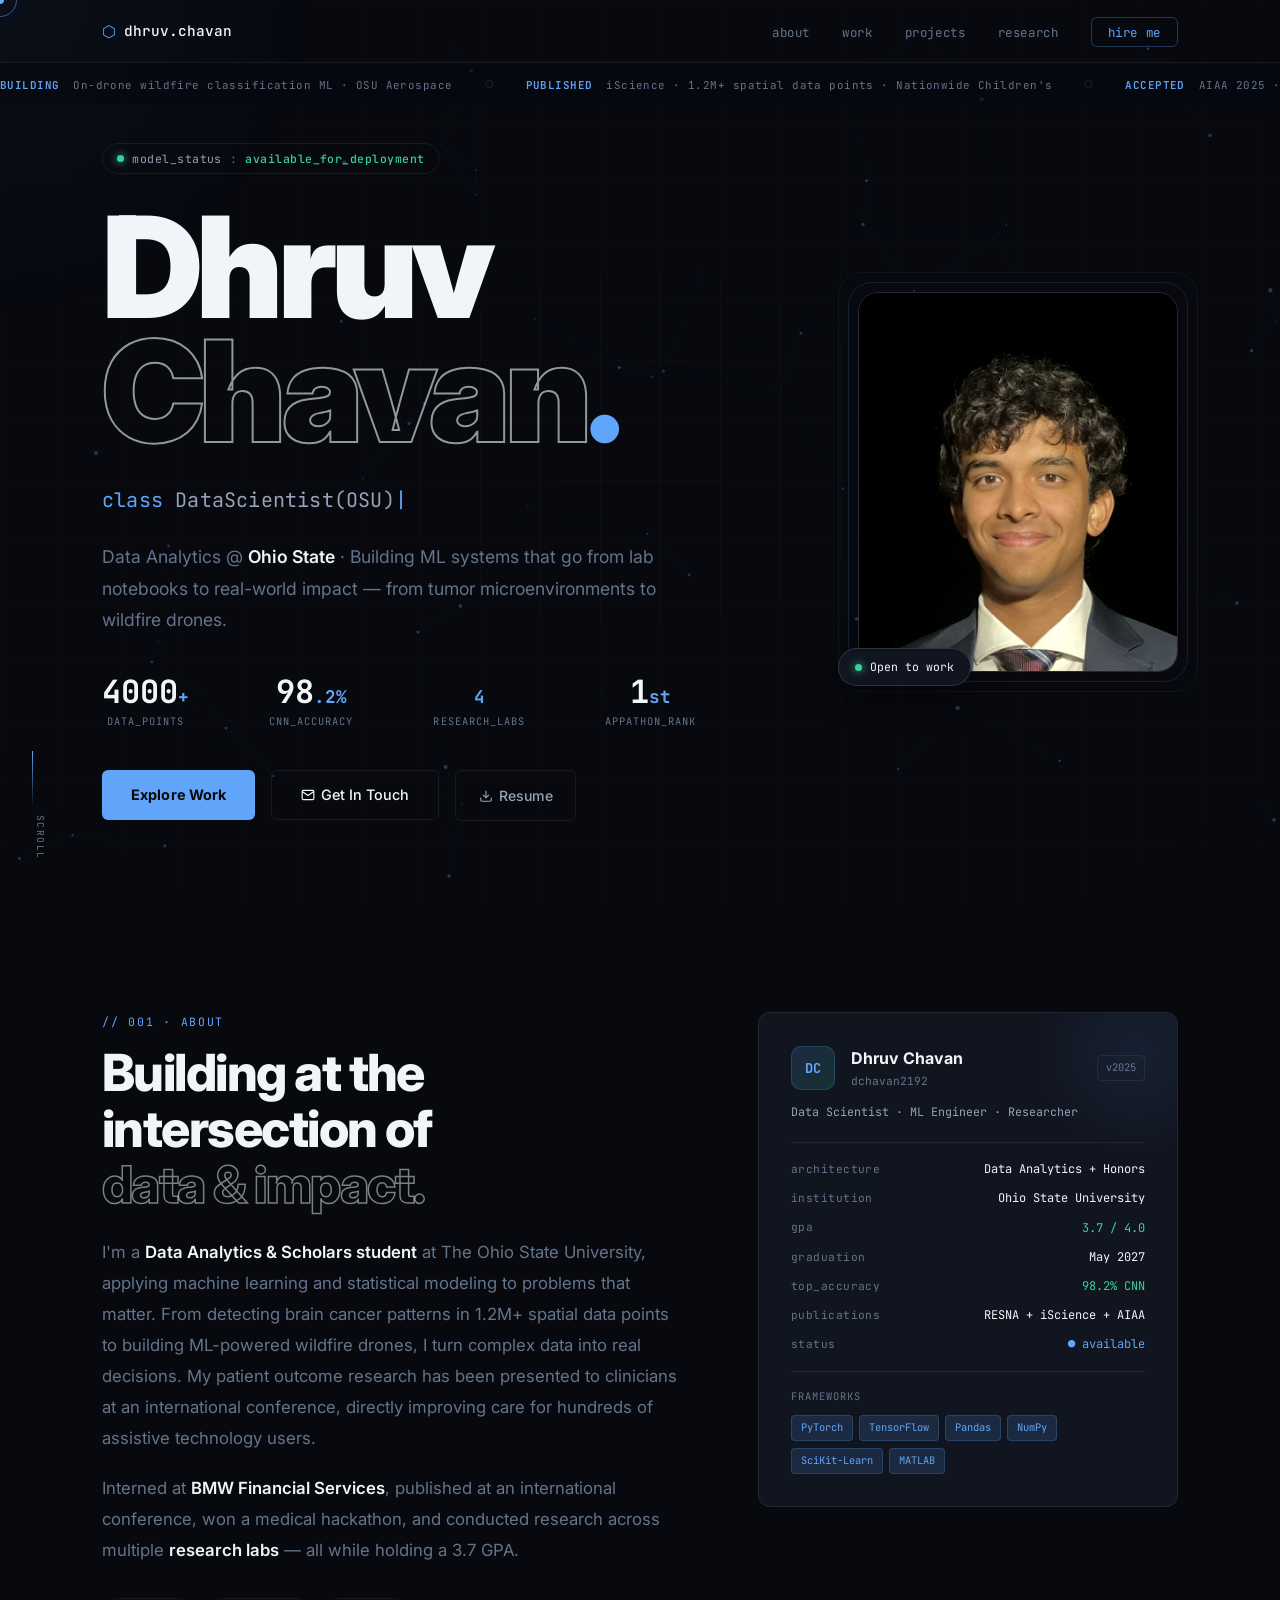
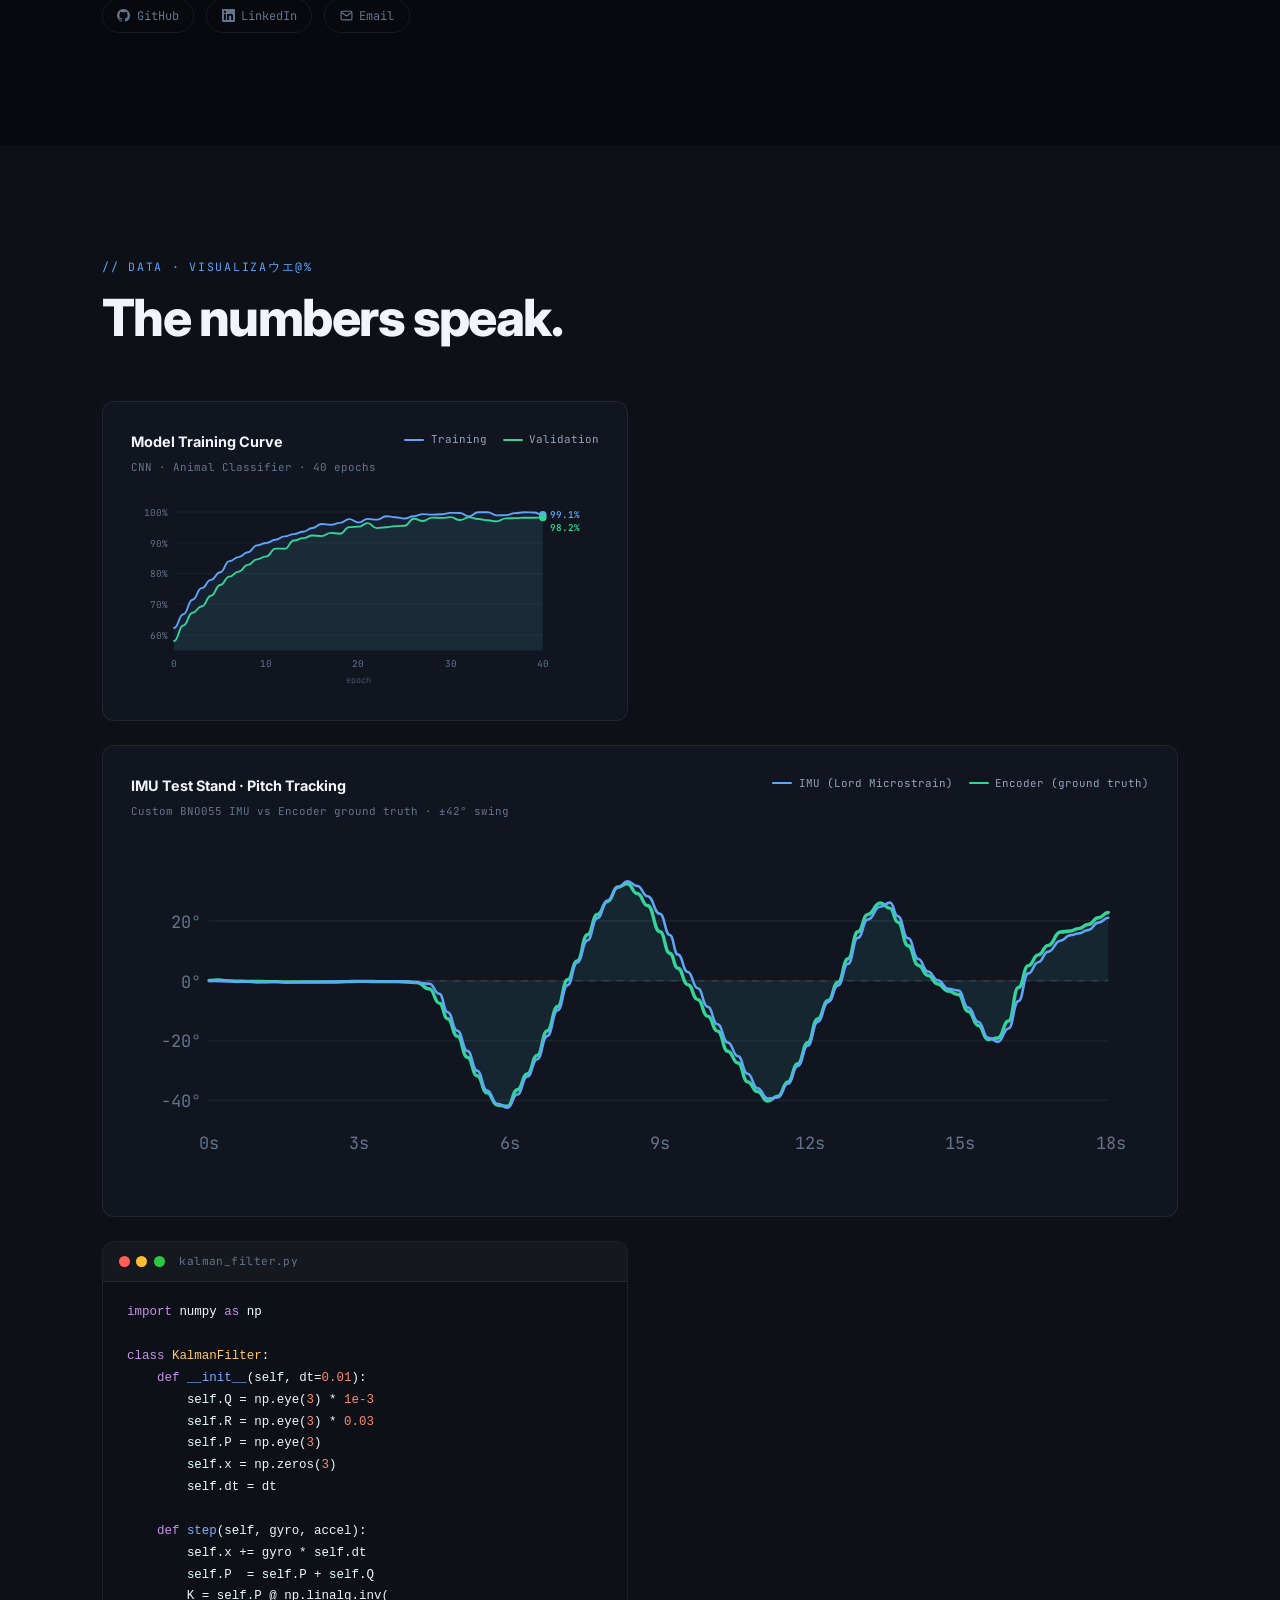
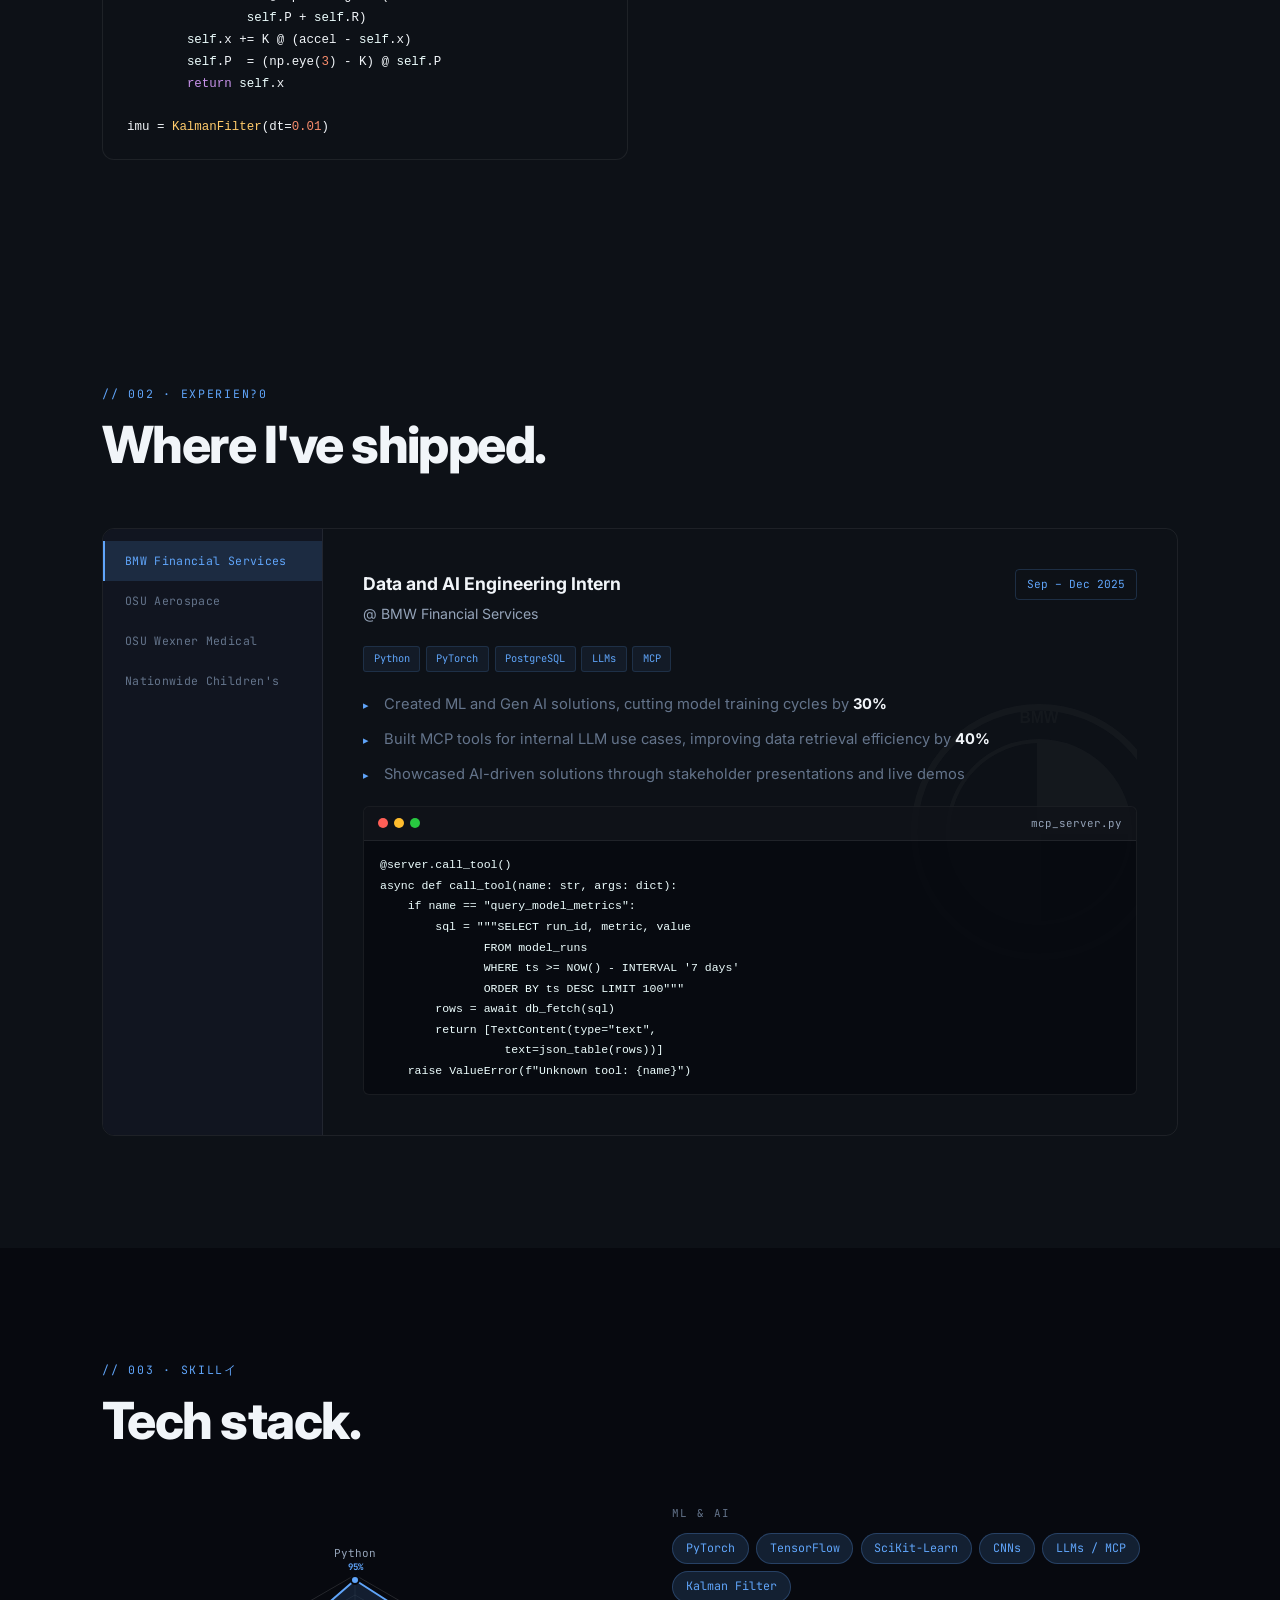
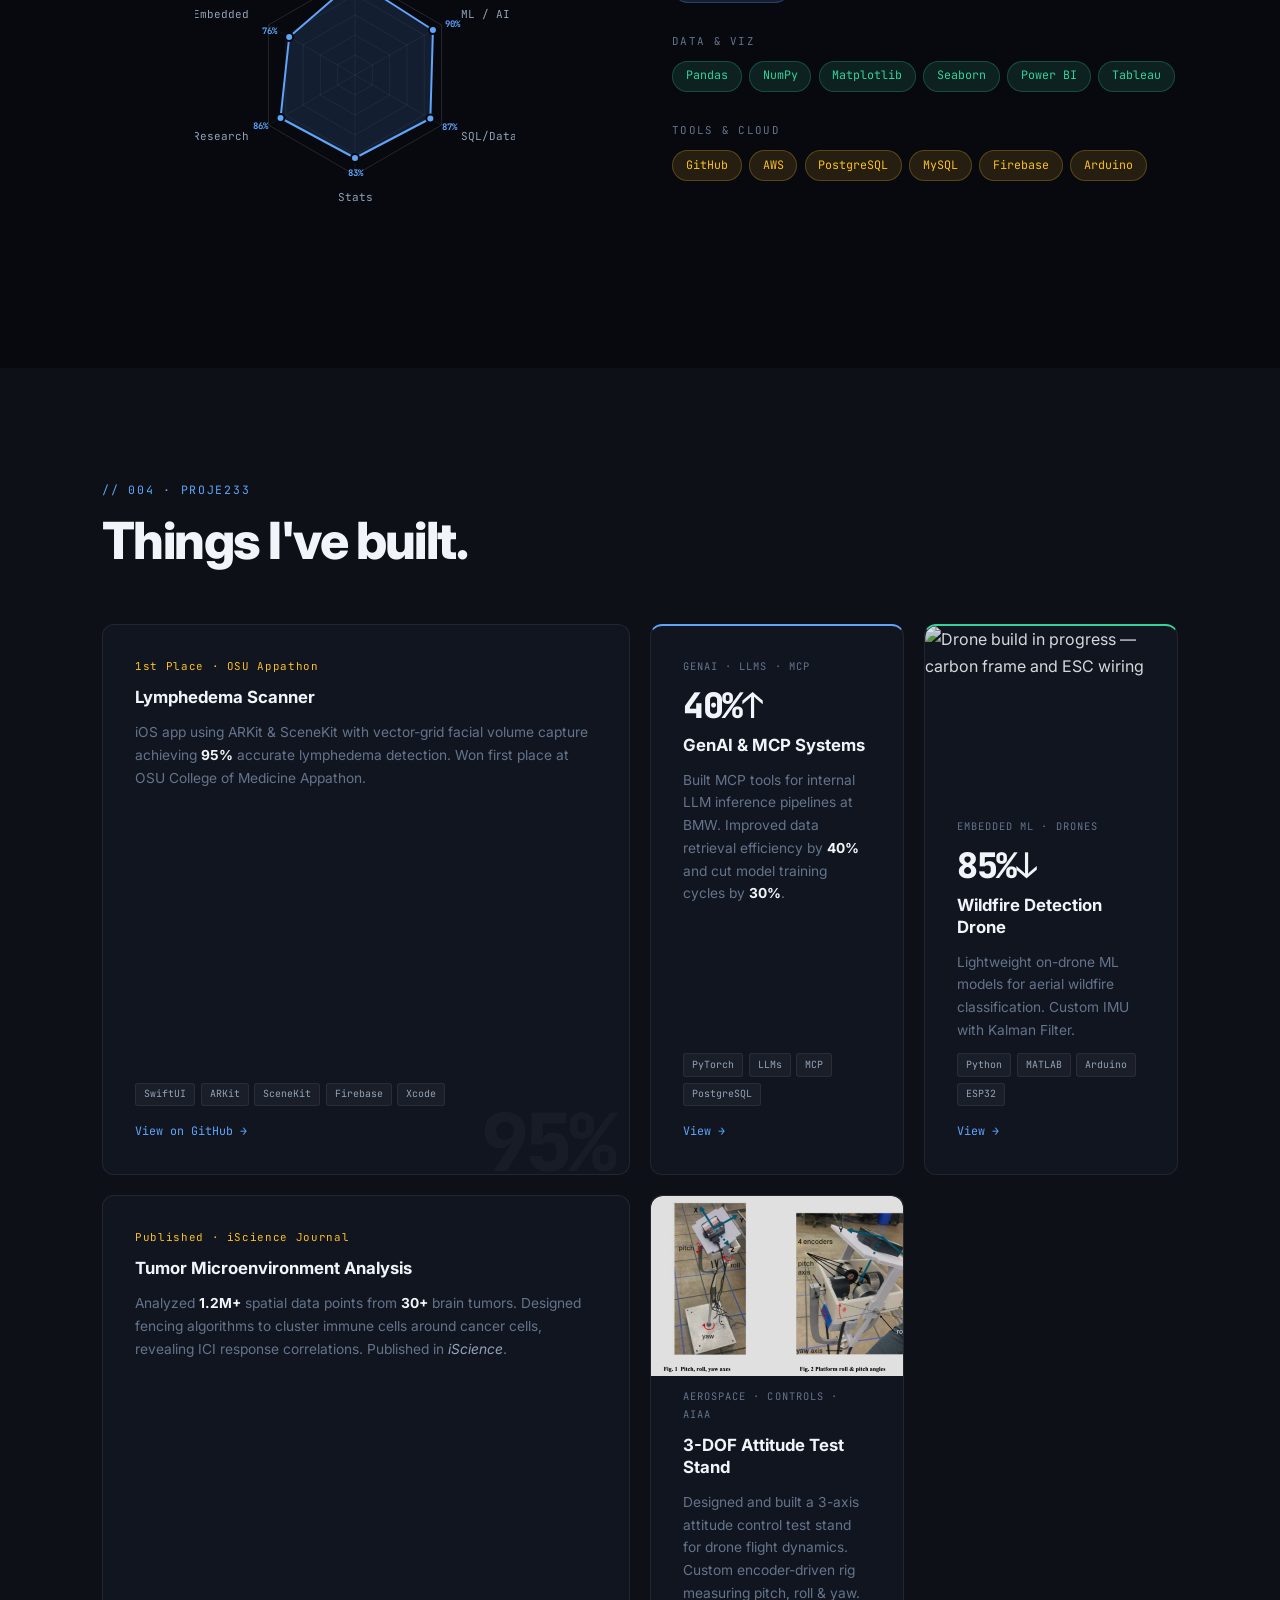
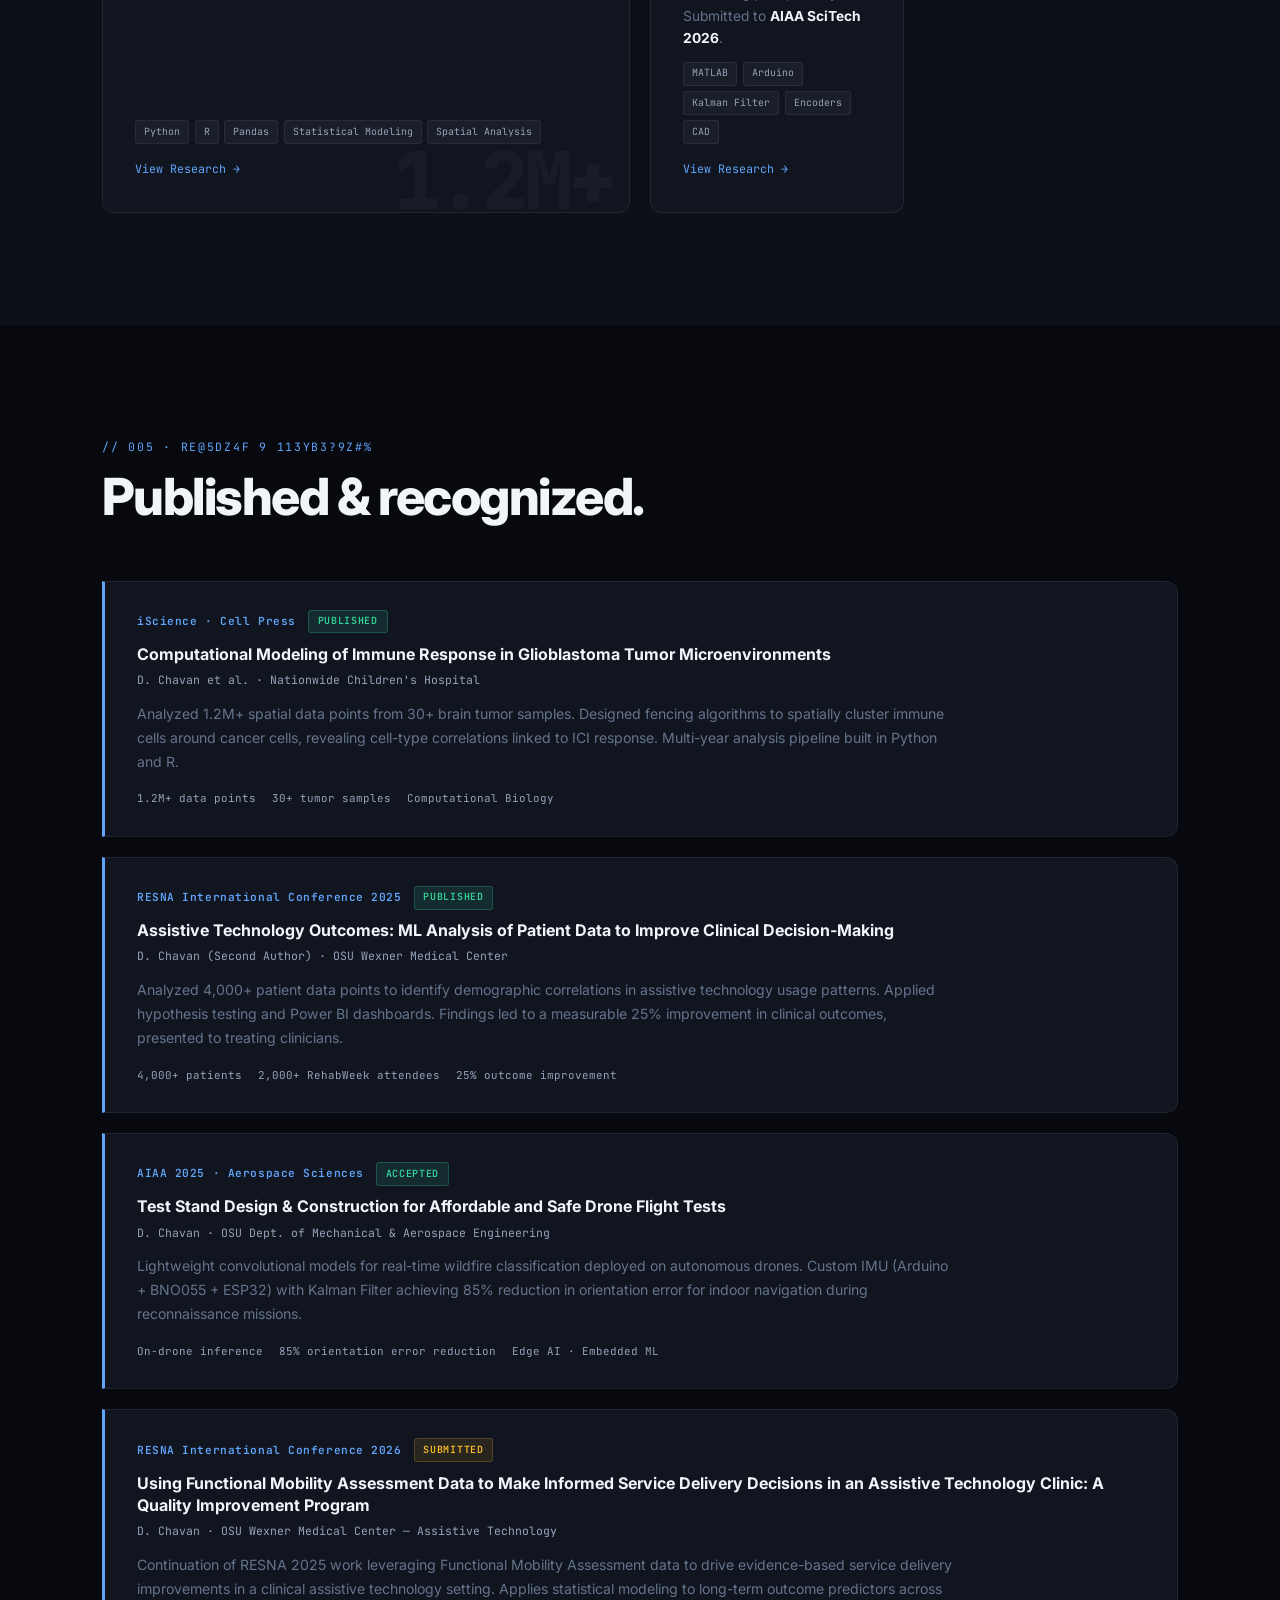
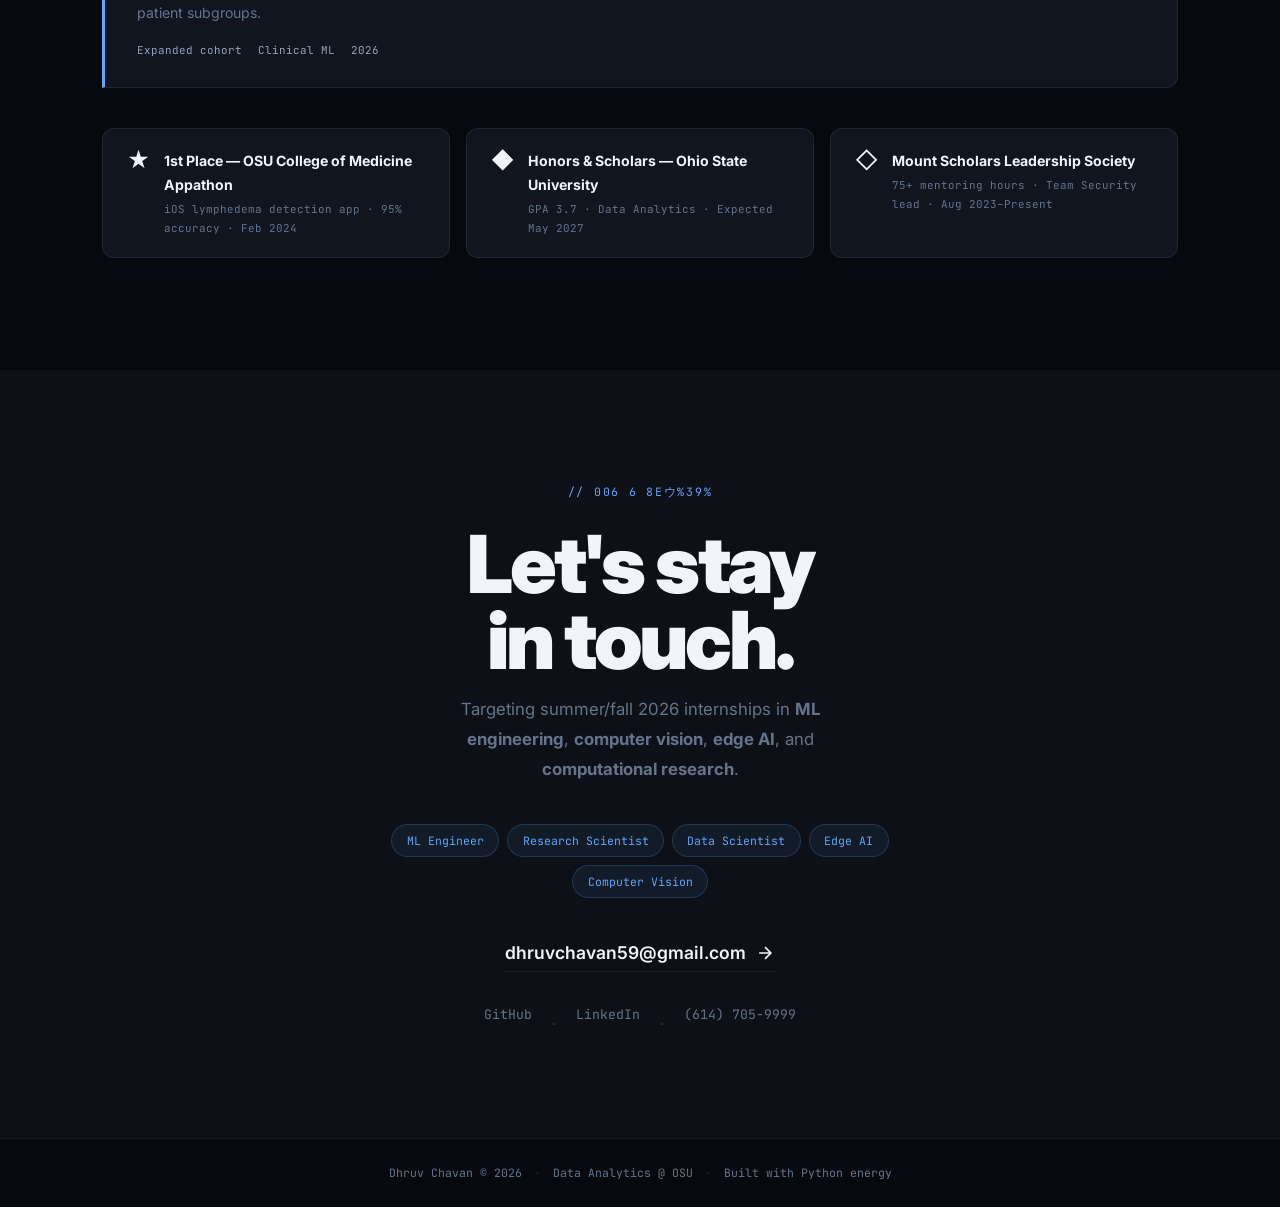
==== commit f4c1e0a6: "Update copyright year to 2026 Co-Authored-By: Claude Sonnet 4.6 <noreply@anthropic.com>" ====
--- a/index.html
+++ b/index.html
@@ -798,7 +798,7 @@
   <!-- Footer -->
   <footer>
     <div class="footer-inner">
-      <span>Dhruv Chavan © 2025</span>
+      <span>Dhruv Chavan © 2026</span>
       <span class="fd">·</span>
       <span>Data Analytics @ OSU</span>
       <span class="fd">·</span>
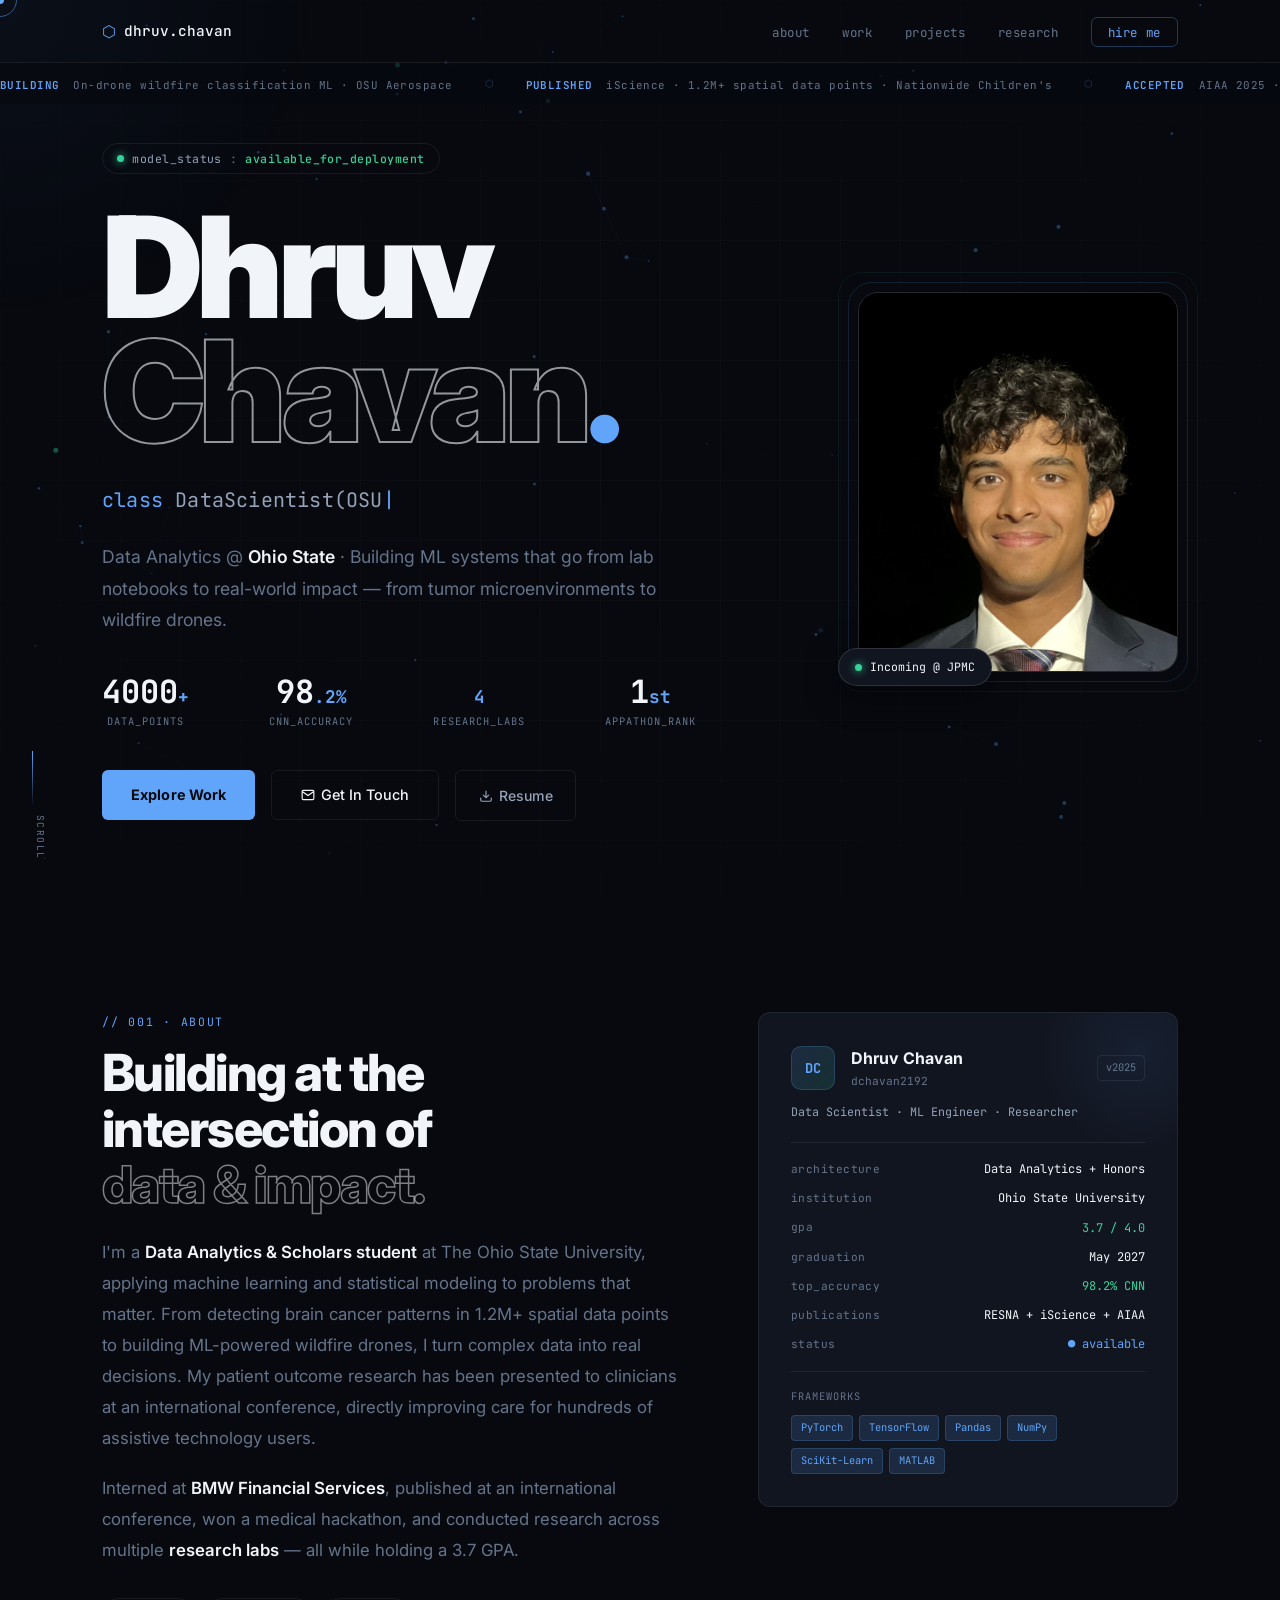
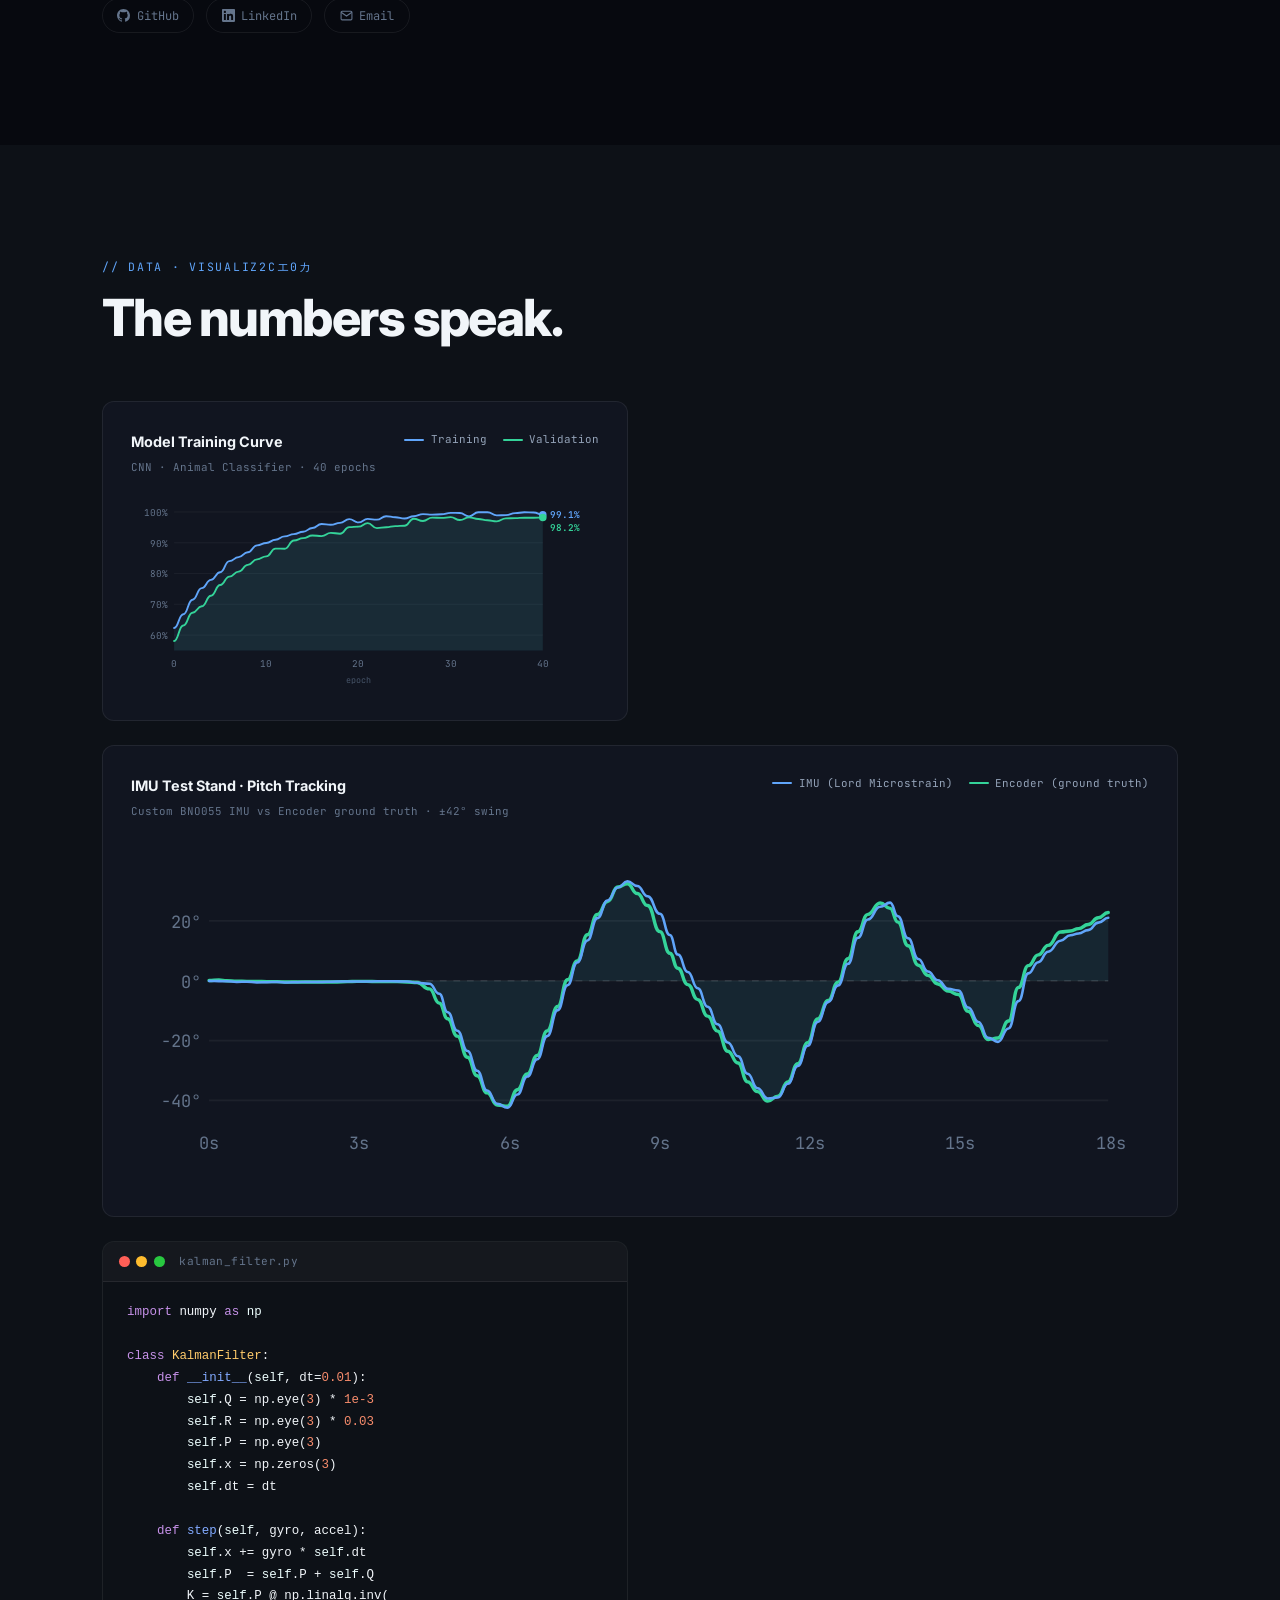
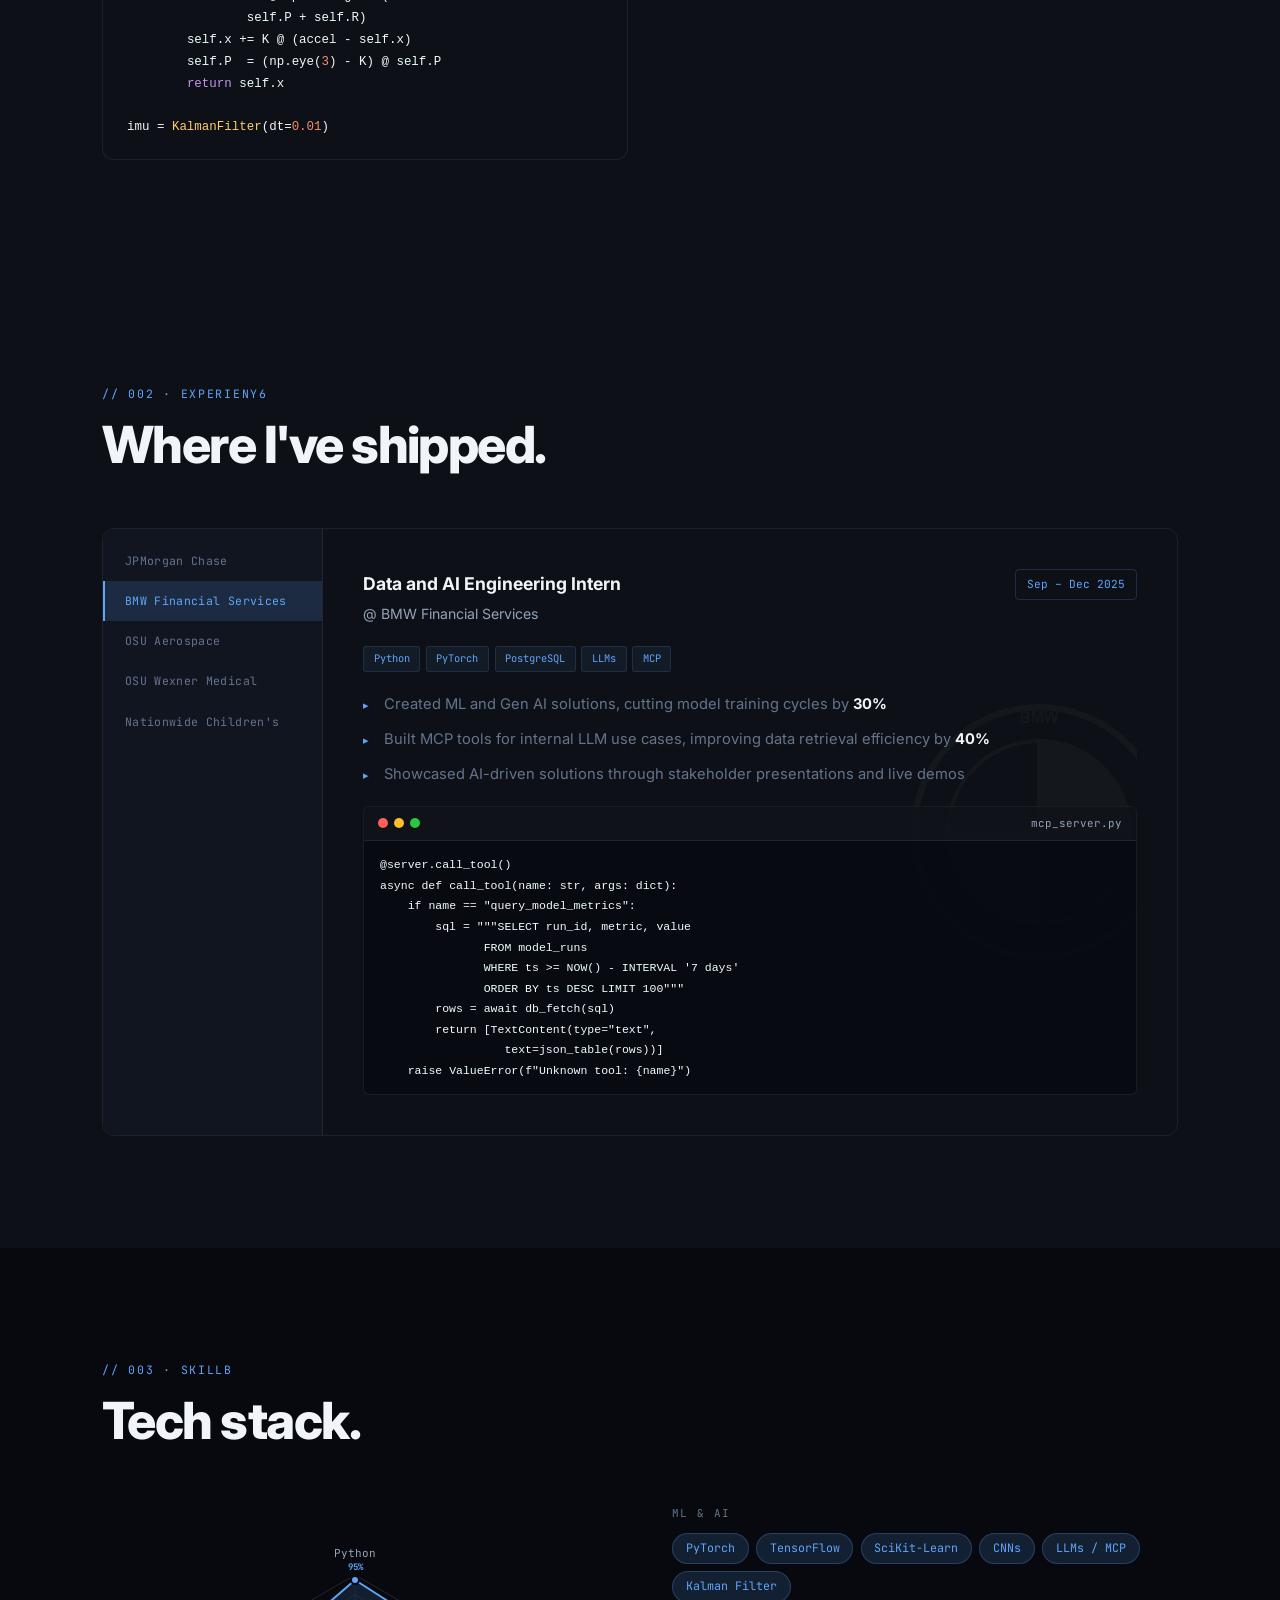
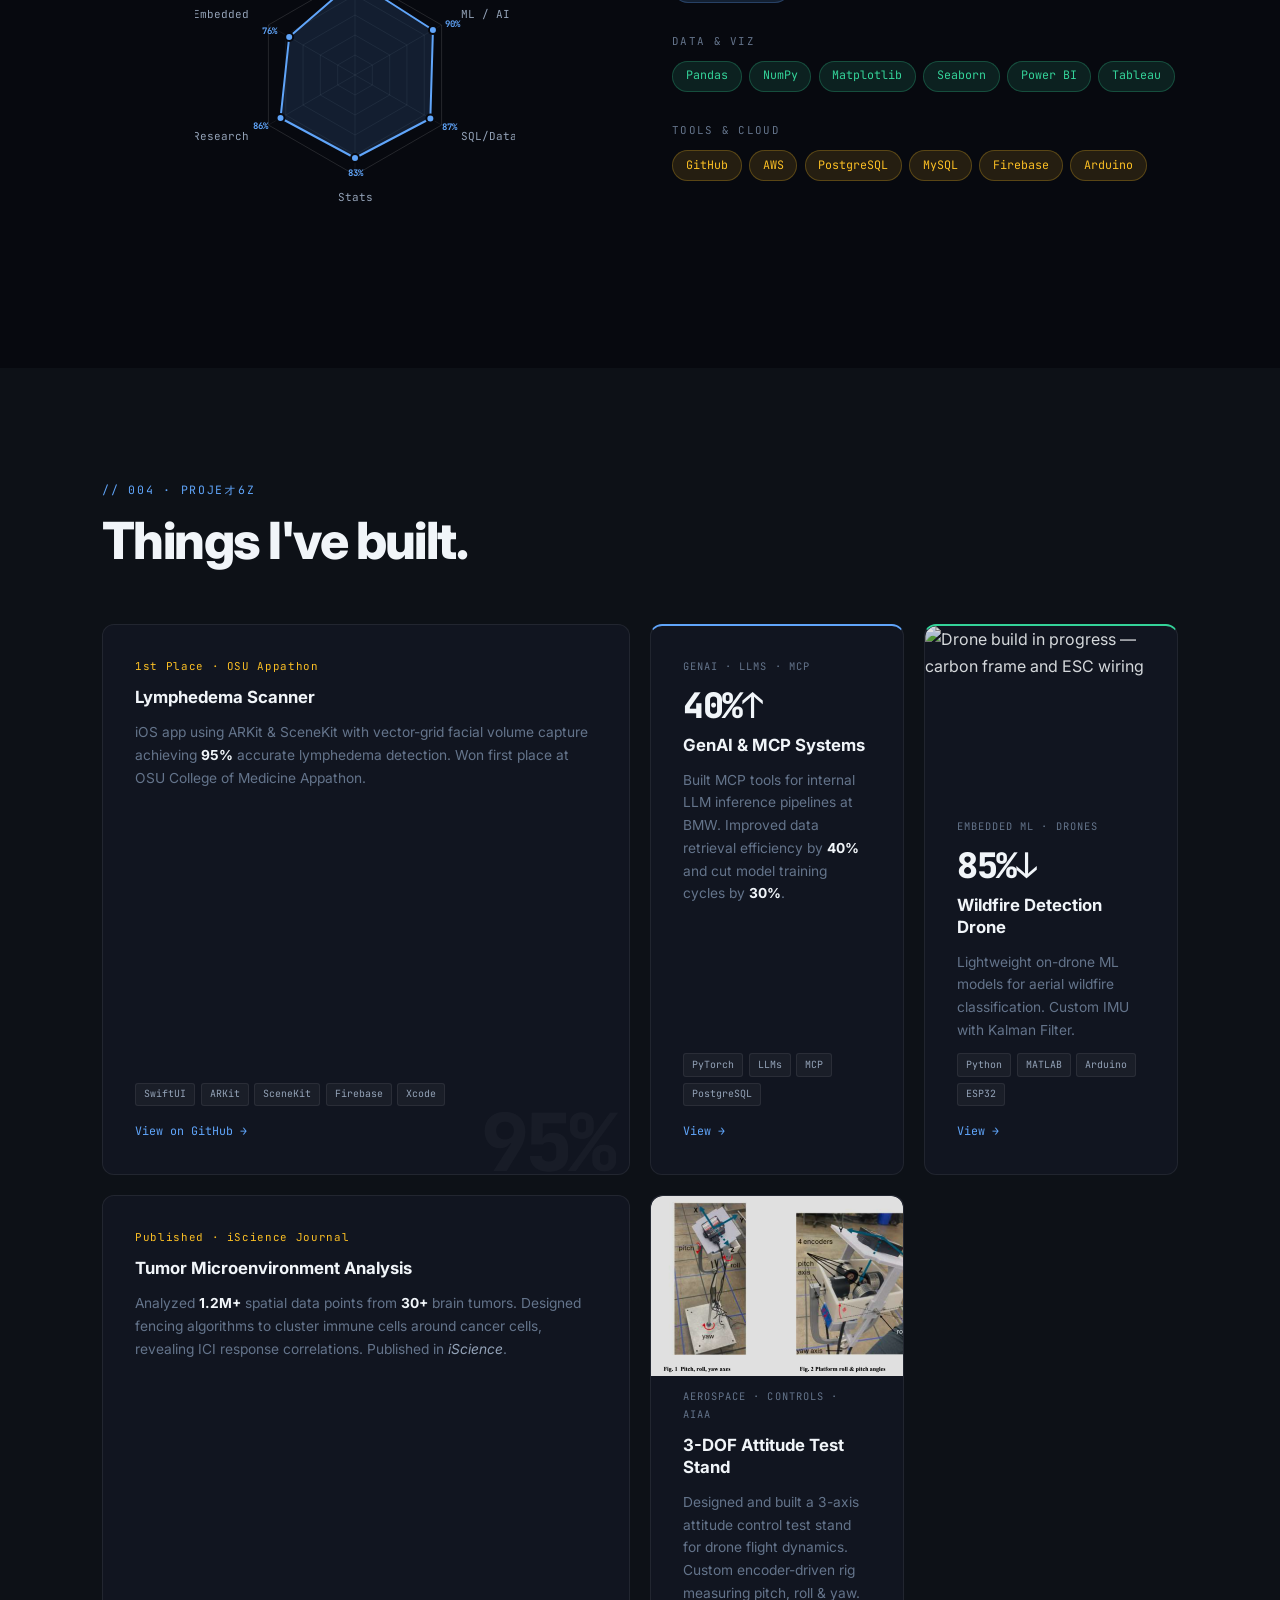
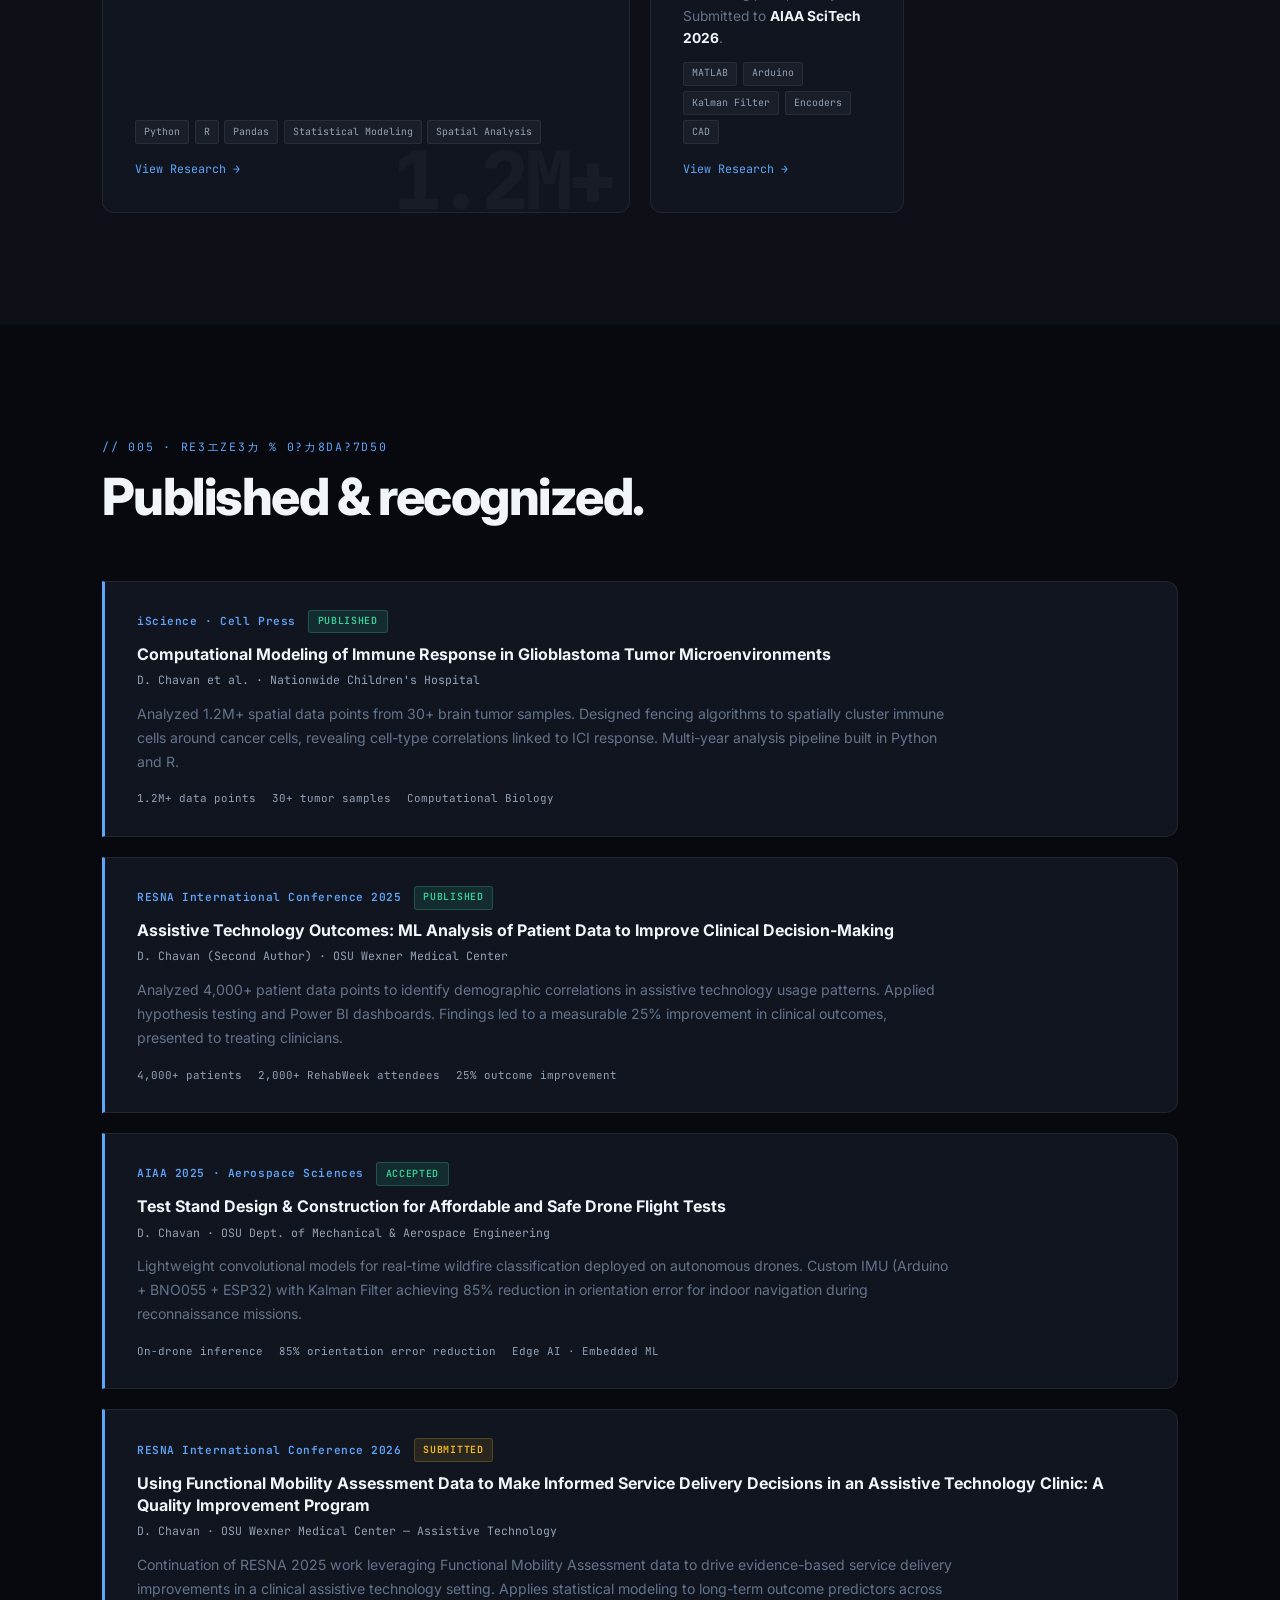
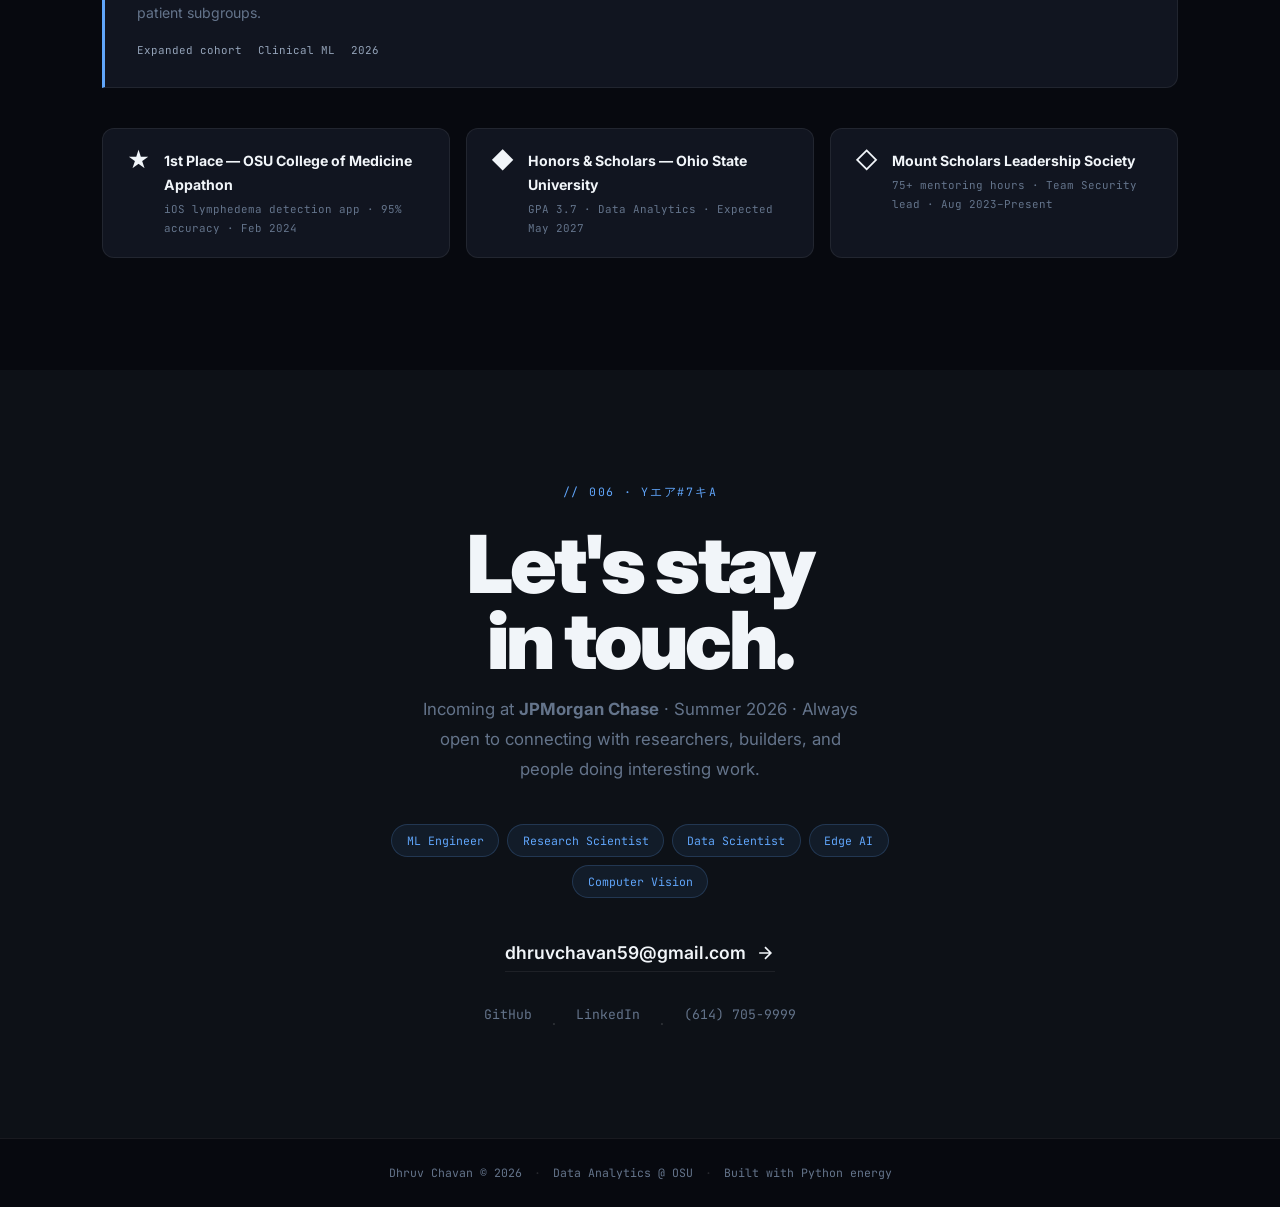
==== commit 02888443: "Add JPMC incoming role, update contact section, add neural network loader - Add JPMorgan Chase as in" ====
--- a/index.html
+++ b/index.html
@@ -33,6 +33,7 @@
 
   <!-- ═══ LOADER ═══ -->
   <div id="loader">
+    <canvas id="loaderCanvas" aria-hidden="true"></canvas>
     <div class="loader-inner">
       <div class="loader-brand">
         <span class="loader-hex">⬡</span>
@@ -83,7 +84,7 @@
         <span class="ti-sep">⬡</span>
         <span class="ti"><span class="ti-key">EXPERIENCE</span> BMW Financial Services · GenAI &amp; MCP Engineering · 2025</span>
         <span class="ti-sep">⬡</span>
-        <span class="ti"><span class="ti-key dot-green">SEEKING</span> ML Engineer · Research Scientist · Data Scientist · Summer/Fall 2026</span>
+        <span class="ti"><span class="ti-key dot-green">INCOMING</span> JPMorgan Chase · Technology &amp; Engineering · Summer 2026</span>
         <span class="ti-sep">⬡</span>
         <!-- duplicate for seamless loop -->
         <span class="ti"><span class="ti-key">BUILDING</span> On-drone wildfire classification ML · OSU Aerospace</span>
@@ -94,7 +95,7 @@
         <span class="ti-sep">⬡</span>
         <span class="ti"><span class="ti-key">EXPERIENCE</span> BMW Financial Services · GenAI &amp; MCP Engineering · 2025</span>
         <span class="ti-sep">⬡</span>
-        <span class="ti"><span class="ti-key dot-green">SEEKING</span> ML Engineer · Research Scientist · Data Scientist · Summer/Fall 2026</span>
+        <span class="ti"><span class="ti-key dot-green">INCOMING</span> JPMorgan Chase · Technology &amp; Engineering · Summer 2026</span>
         <span class="ti-sep">⬡</span>
       </div>
     </div>
@@ -173,7 +174,7 @@
             <div class="photo-ring photo-ring-2"></div>
             <div class="photo-badge">
               <span class="pb-dot"></span>
-              <span>Open to work</span>
+              <span>Incoming @ JPMC</span>
             </div>
           </div>
         </div>
@@ -346,6 +347,7 @@
       <h2 class="section-h reveal">Where I've shipped.</h2>
       <div class="exp-layout reveal">
         <div class="exp-tabs" role="tablist">
+          <button class="exp-tab" data-tab="4" role="tab">JPMorgan Chase</button>
           <button class="exp-tab active" data-tab="0" role="tab">BMW Financial Services</button>
           <button class="exp-tab" data-tab="1" role="tab">OSU Aerospace</button>
           <button class="exp-tab" data-tab="2" role="tab">OSU Wexner Medical</button>
@@ -477,6 +479,21 @@
         <span class="k">for</span> _ <span class="k">in</span> <span class="fn">range</span>(n_perm)])
     <span class="k">return</span> np.<span class="fn">mean</span>(np.<span class="fn">abs</span>(null) >= <span class="fn">abs</span>(real_diff))</code></pre>
             </div>
+          </div>
+          <div class="exp-panel" data-panel="4">
+            <div class="ep-top">
+              <div>
+                <h3 class="ep-title">Incoming Software Engineering Intern</h3>
+                <p class="ep-org">@ JPMorgan Chase &amp; Co.</p>
+              </div>
+              <span class="ep-date">Summer 2026</span>
+            </div>
+            <div class="ep-stack">
+              <span>Python</span><span>Java</span><span>SQL</span><span>FinTech</span><span>ML</span>
+            </div>
+            <ul class="ep-list">
+              <li>Offer accepted — joining the technology &amp; engineering division, Summer 2026</li>
+            </ul>
           </div>
         </div>
       </div>
@@ -772,7 +789,7 @@
       <div class="contact-wrap reveal">
         <p class="eyebrow">// 006 · contact</p>
         <h2 class="contact-h">Let's stay<br/>in touch.</h2>
-        <p class="contact-sub">Targeting summer/fall 2026 internships in <strong>ML engineering</strong>, <strong>computer vision</strong>, <strong>edge AI</strong>, and <strong>computational research</strong>.</p>
+        <p class="contact-sub">Incoming at <strong>JPMorgan Chase</strong> · Summer 2026 · Always open to connecting with researchers, builders, and people doing interesting work.</p>
         <div class="seeking-chips">
           <span class="sk-chip">ML Engineer</span>
           <span class="sk-chip">Research Scientist</span>
--- a/style.css
+++ b/style.css
@@ -1305,6 +1305,11 @@
   display: flex; align-items: center; justify-content: center;
   transition: opacity 0.6s ease, visibility 0.6s ease;
 }
+#loaderCanvas {
+  position: absolute; inset: 0;
+  width: 100%; height: 100%;
+  opacity: 0.18; pointer-events: none;
+}
 #loader.done {
   opacity: 0; visibility: hidden;
   pointer-events: none;
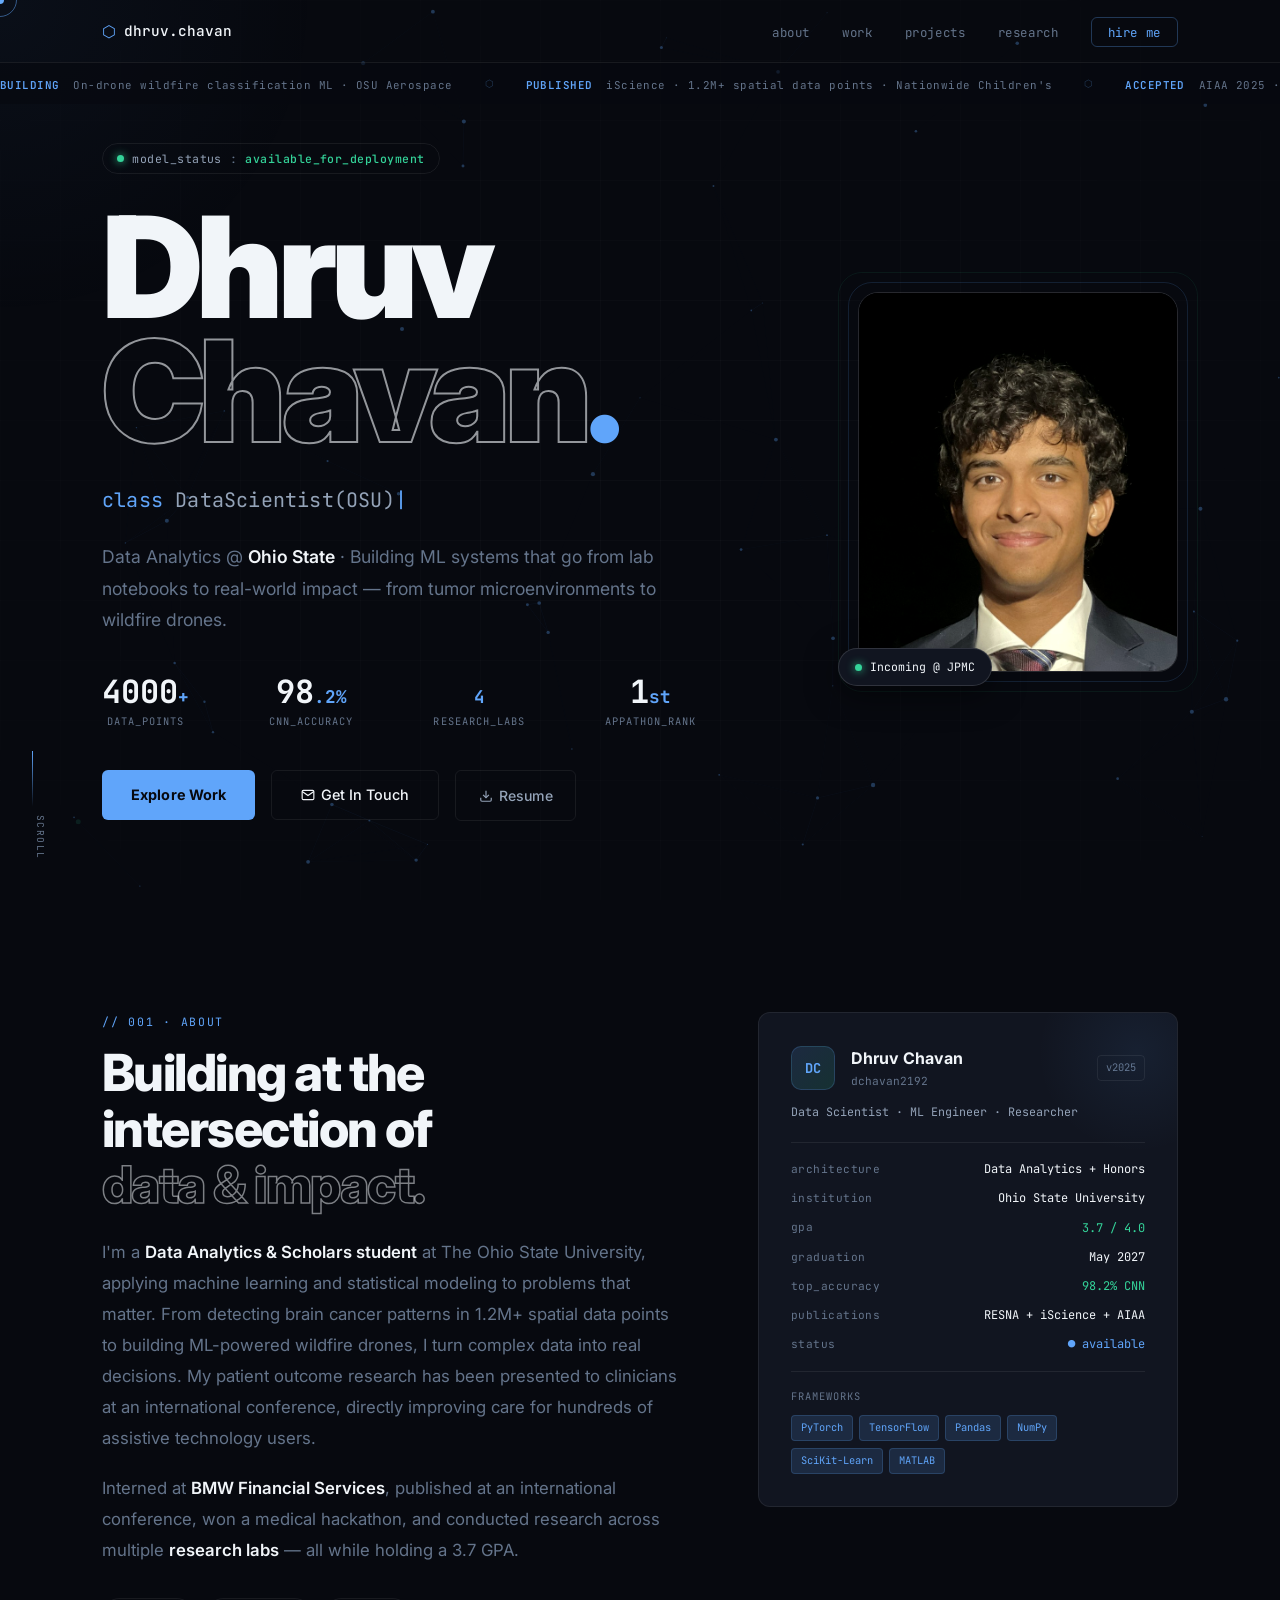
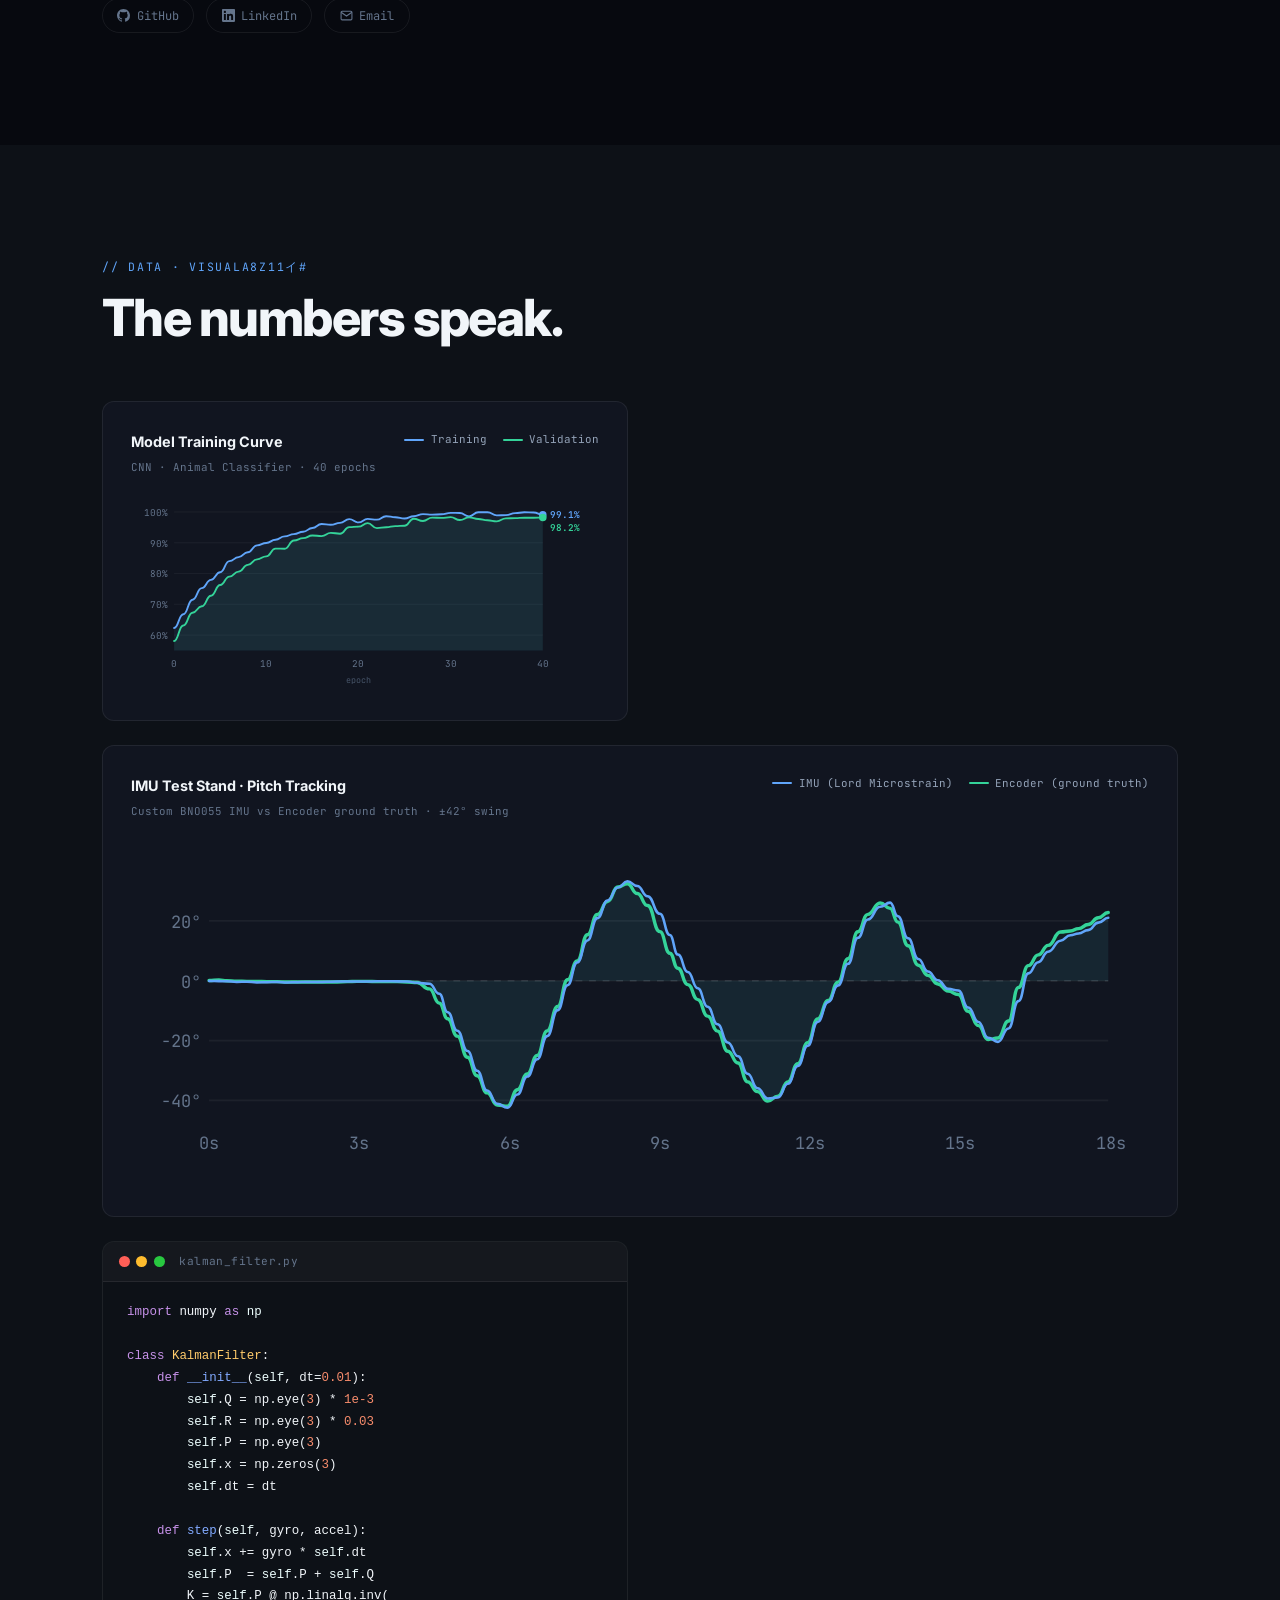
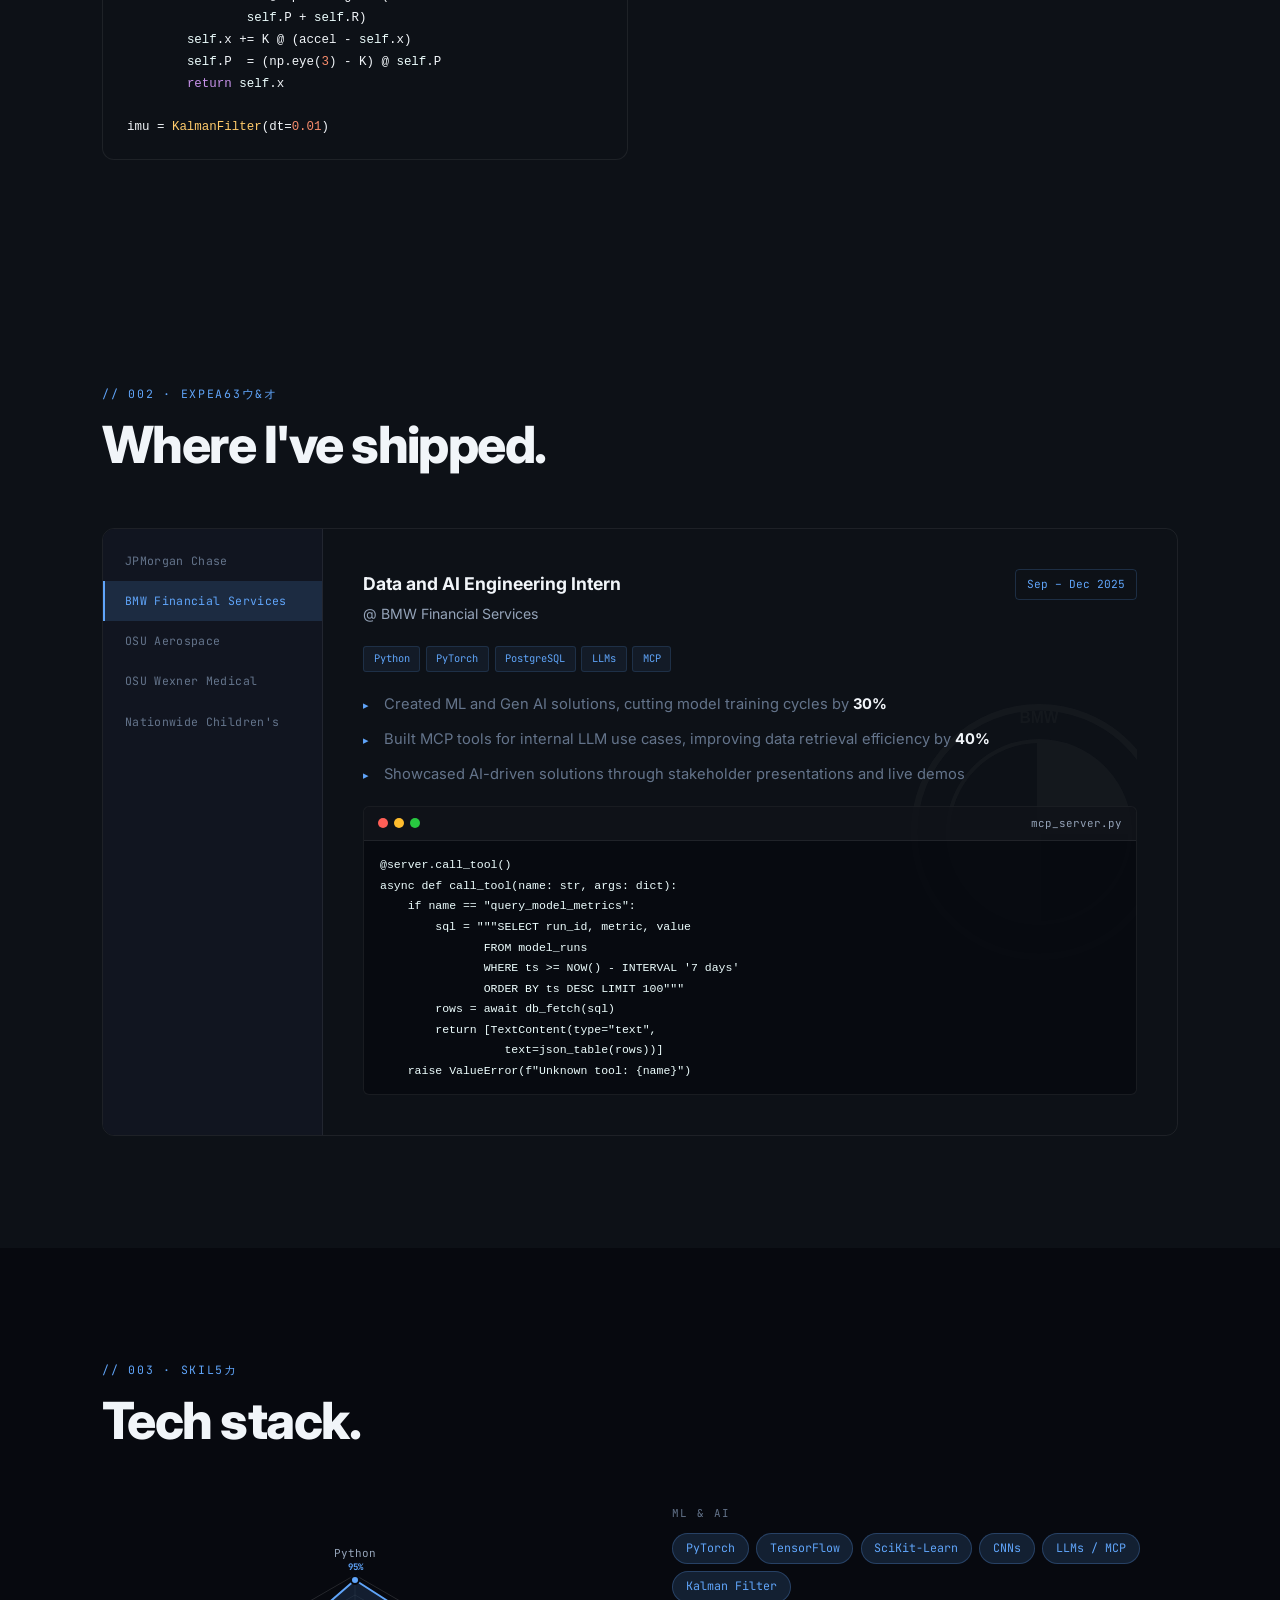
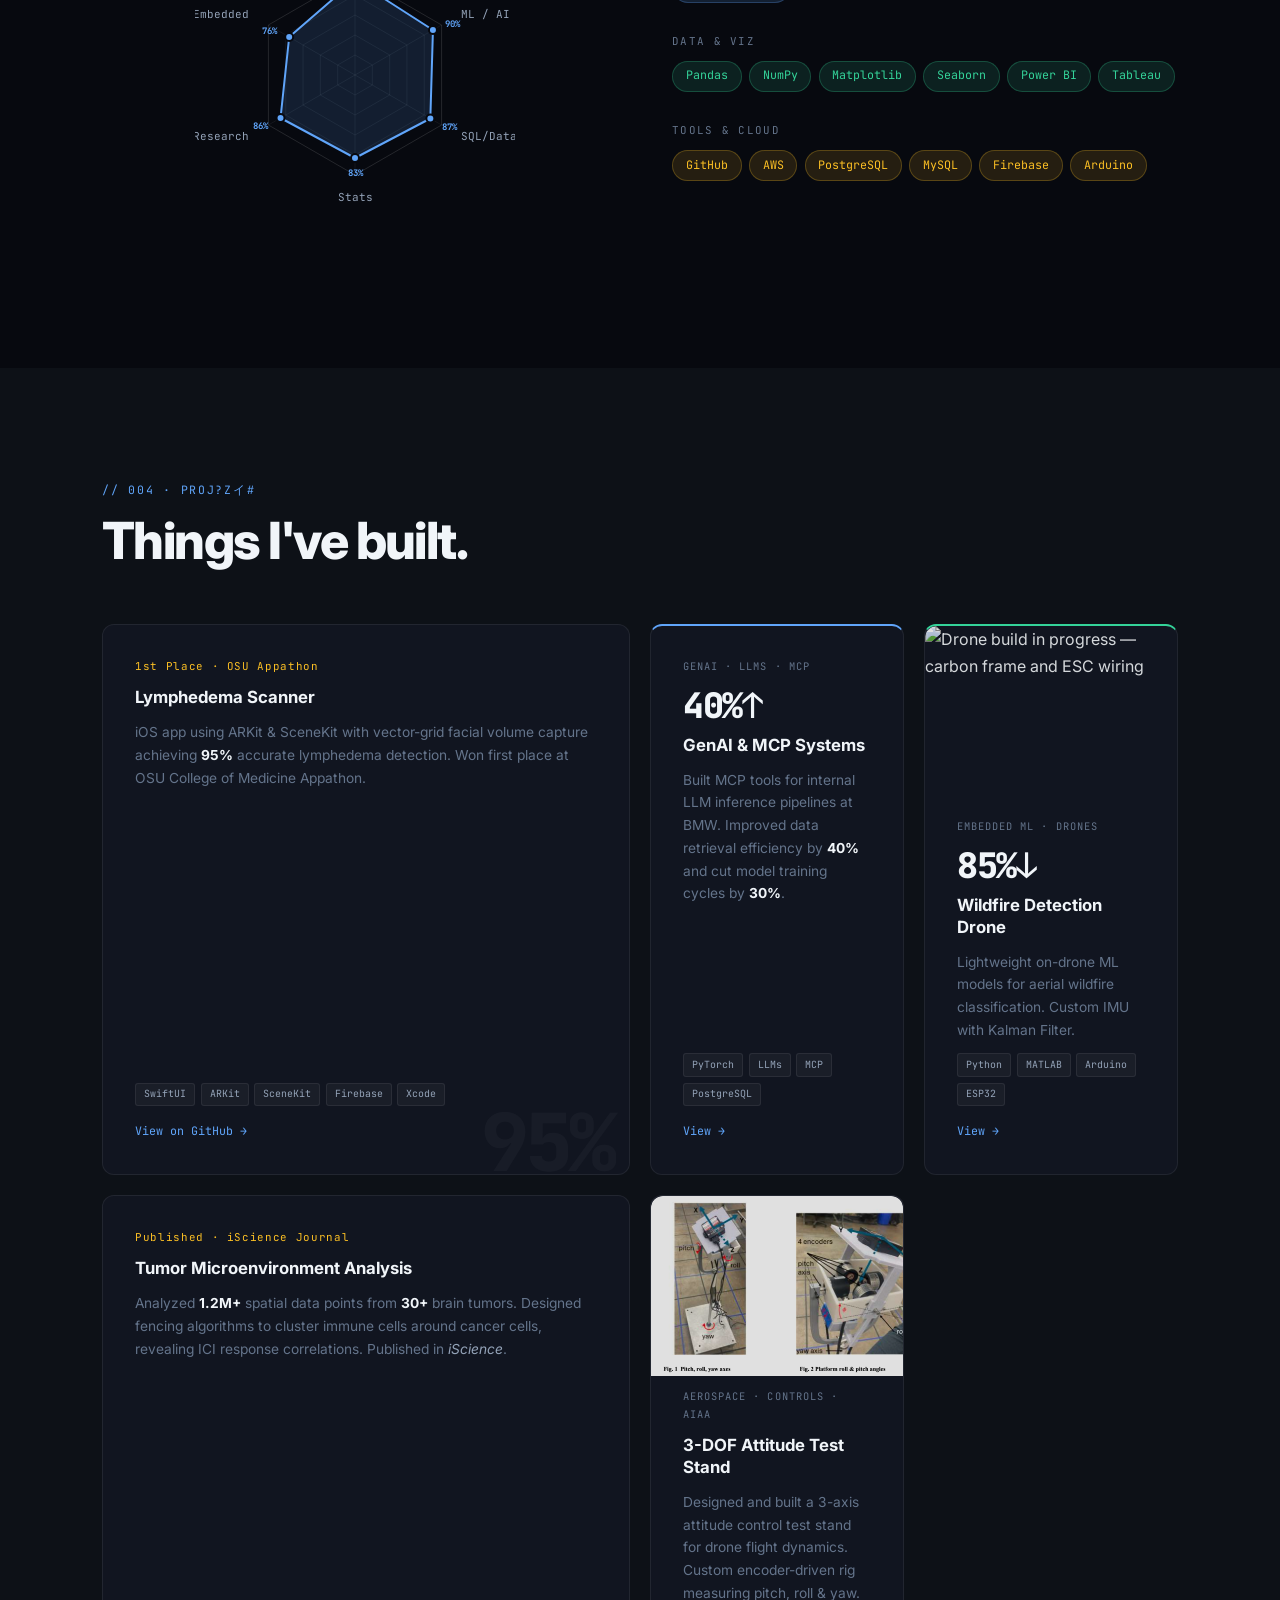
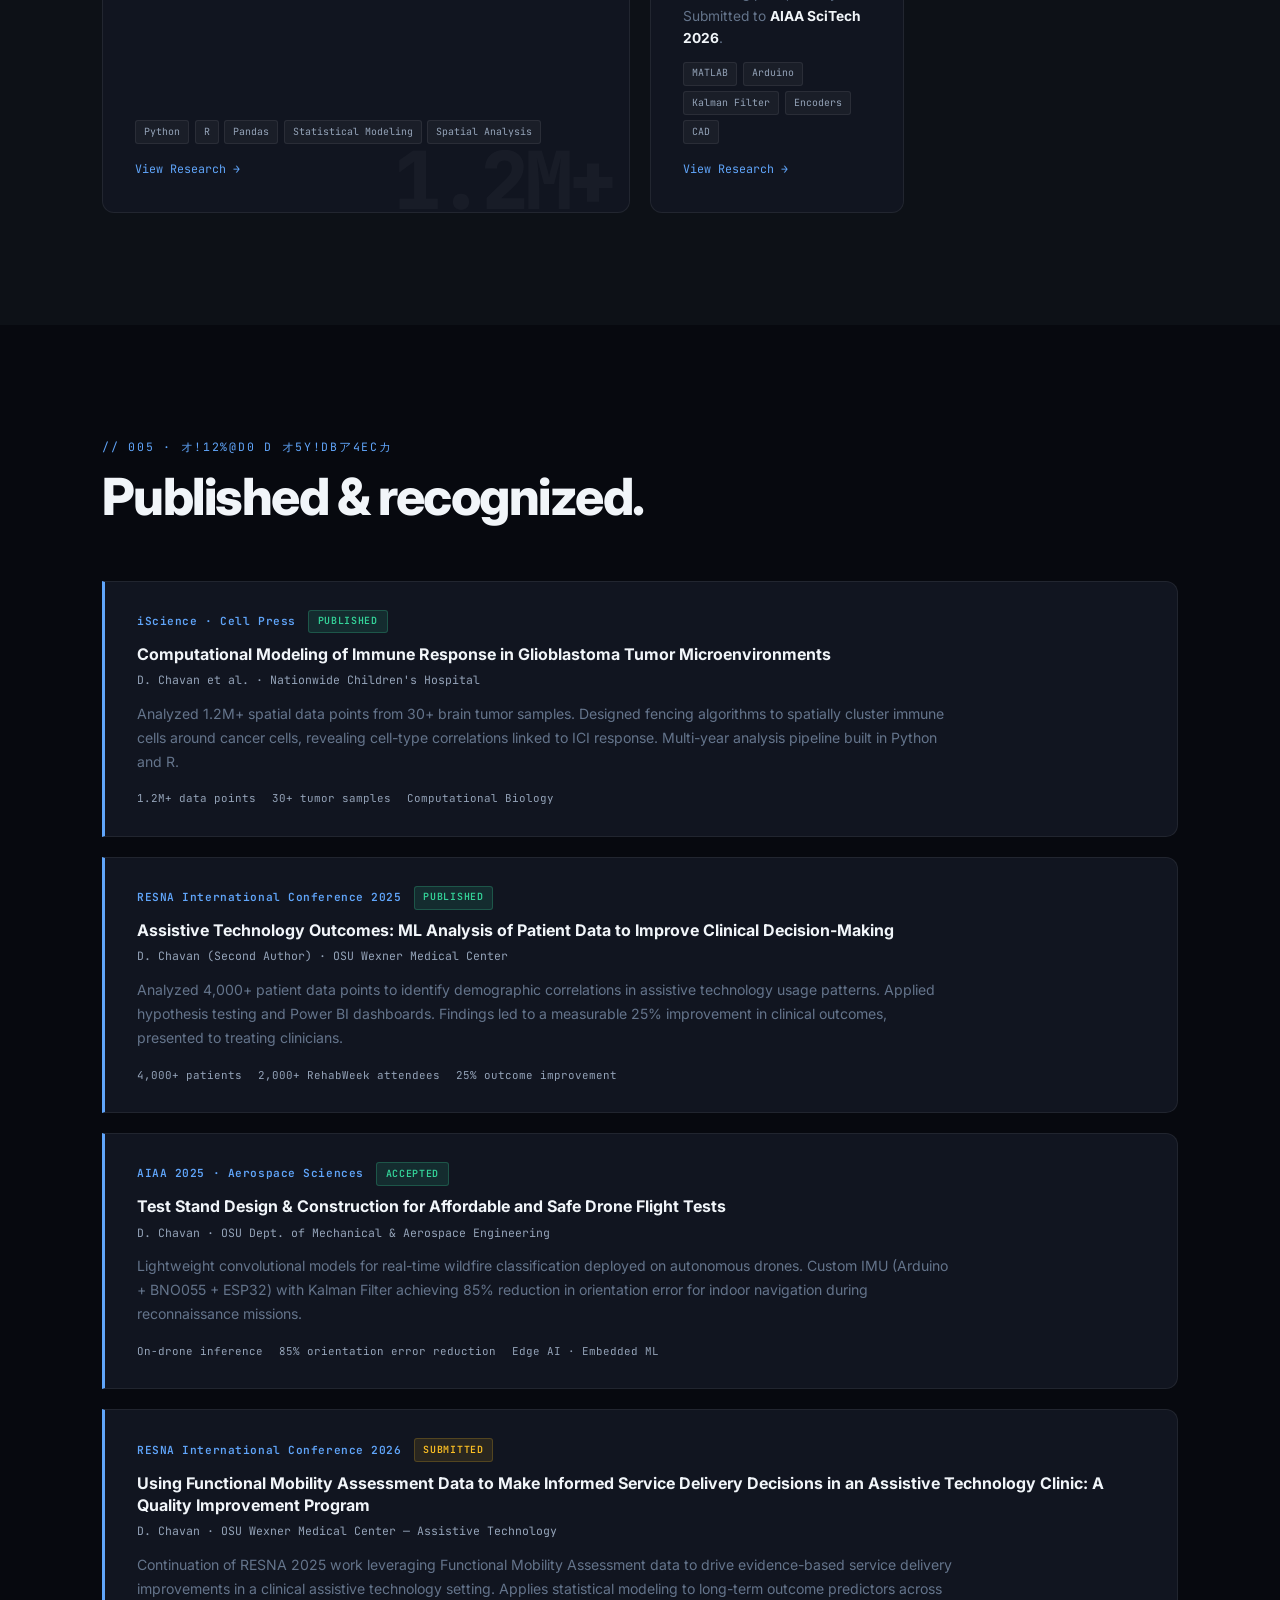
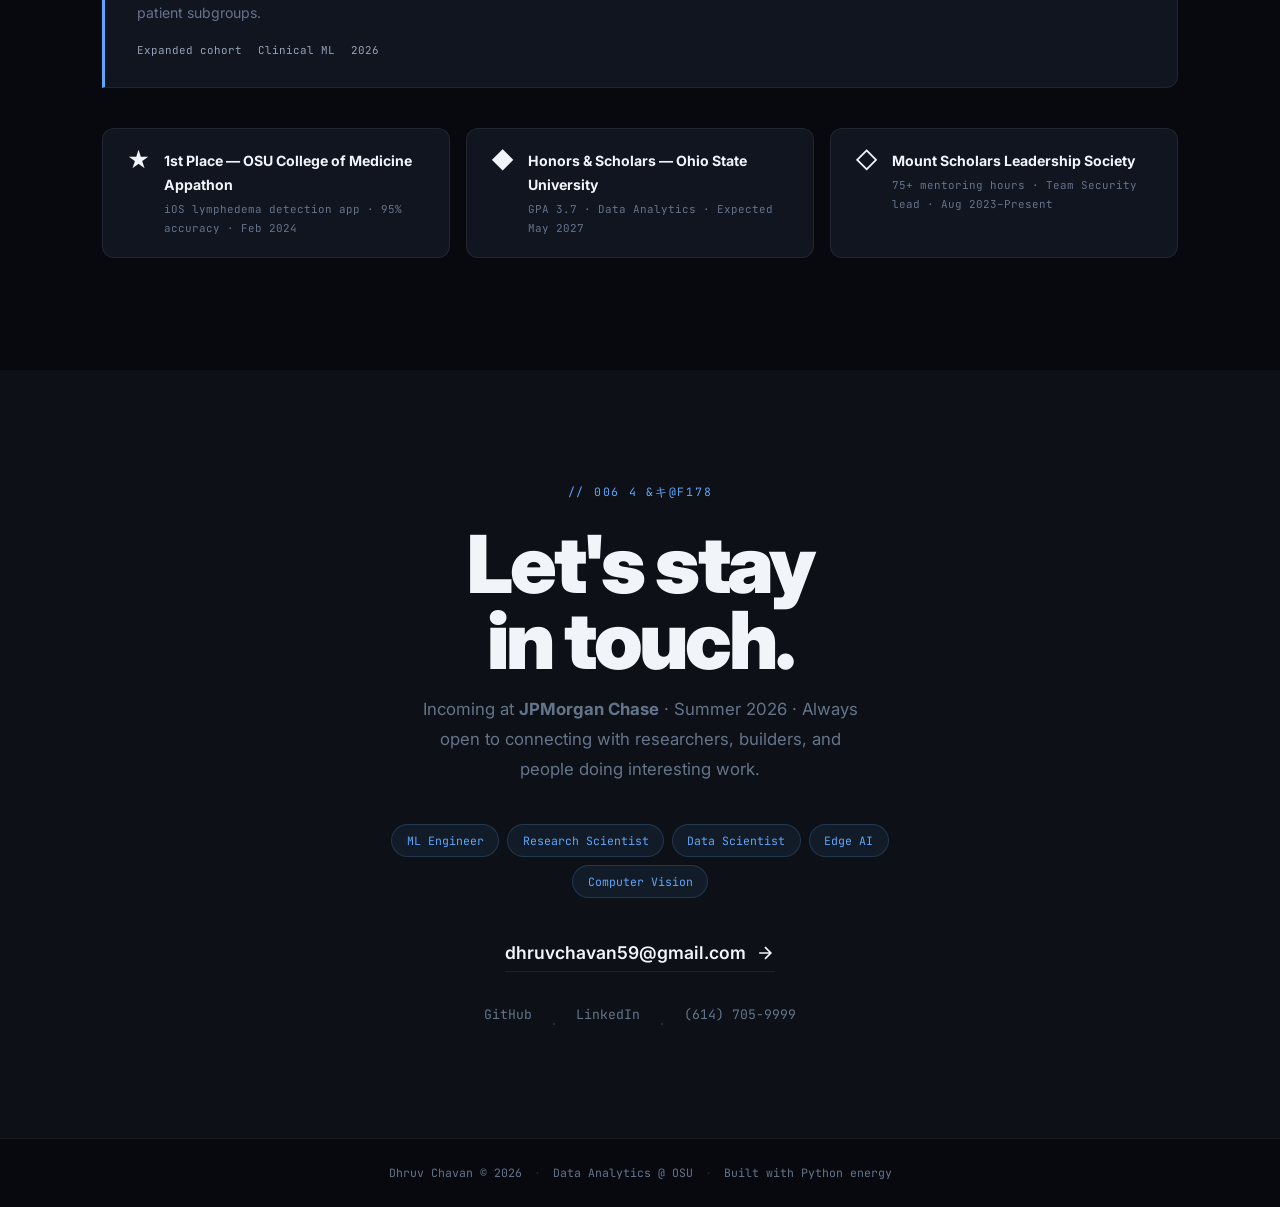
==== commit 743f8eaf: "Correct JPMC role to Chase Leadership Development Program Summer Analyst Co-Authored-By: Claude Sonn" ====
--- a/index.html
+++ b/index.html
@@ -84,7 +84,7 @@
         <span class="ti-sep">⬡</span>
         <span class="ti"><span class="ti-key">EXPERIENCE</span> BMW Financial Services · GenAI &amp; MCP Engineering · 2025</span>
         <span class="ti-sep">⬡</span>
-        <span class="ti"><span class="ti-key dot-green">INCOMING</span> JPMorgan Chase · Technology &amp; Engineering · Summer 2026</span>
+        <span class="ti"><span class="ti-key dot-green">INCOMING</span> JPMorgan Chase · Chase Leadership Development Program · Summer 2026</span>
         <span class="ti-sep">⬡</span>
         <!-- duplicate for seamless loop -->
         <span class="ti"><span class="ti-key">BUILDING</span> On-drone wildfire classification ML · OSU Aerospace</span>
@@ -95,7 +95,7 @@
         <span class="ti-sep">⬡</span>
         <span class="ti"><span class="ti-key">EXPERIENCE</span> BMW Financial Services · GenAI &amp; MCP Engineering · 2025</span>
         <span class="ti-sep">⬡</span>
-        <span class="ti"><span class="ti-key dot-green">INCOMING</span> JPMorgan Chase · Technology &amp; Engineering · Summer 2026</span>
+        <span class="ti"><span class="ti-key dot-green">INCOMING</span> JPMorgan Chase · Chase Leadership Development Program · Summer 2026</span>
         <span class="ti-sep">⬡</span>
       </div>
     </div>
@@ -483,16 +483,16 @@
           <div class="exp-panel" data-panel="4">
             <div class="ep-top">
               <div>
-                <h3 class="ep-title">Incoming Software Engineering Intern</h3>
+                <h3 class="ep-title">Chase Leadership Development Program — Summer Analyst</h3>
                 <p class="ep-org">@ JPMorgan Chase &amp; Co.</p>
               </div>
               <span class="ep-date">Summer 2026</span>
             </div>
             <div class="ep-stack">
-              <span>Python</span><span>Java</span><span>SQL</span><span>FinTech</span><span>ML</span>
+              <span>Leadership</span><span>Strategy</span><span>FinTech</span><span>Analytics</span><span>ML</span>
             </div>
             <ul class="ep-list">
-              <li>Offer accepted — joining the technology &amp; engineering division, Summer 2026</li>
+              <li>Offer accepted — joining the Chase Leadership Development Program as a Summer Analyst, Summer 2026</li>
             </ul>
           </div>
         </div>
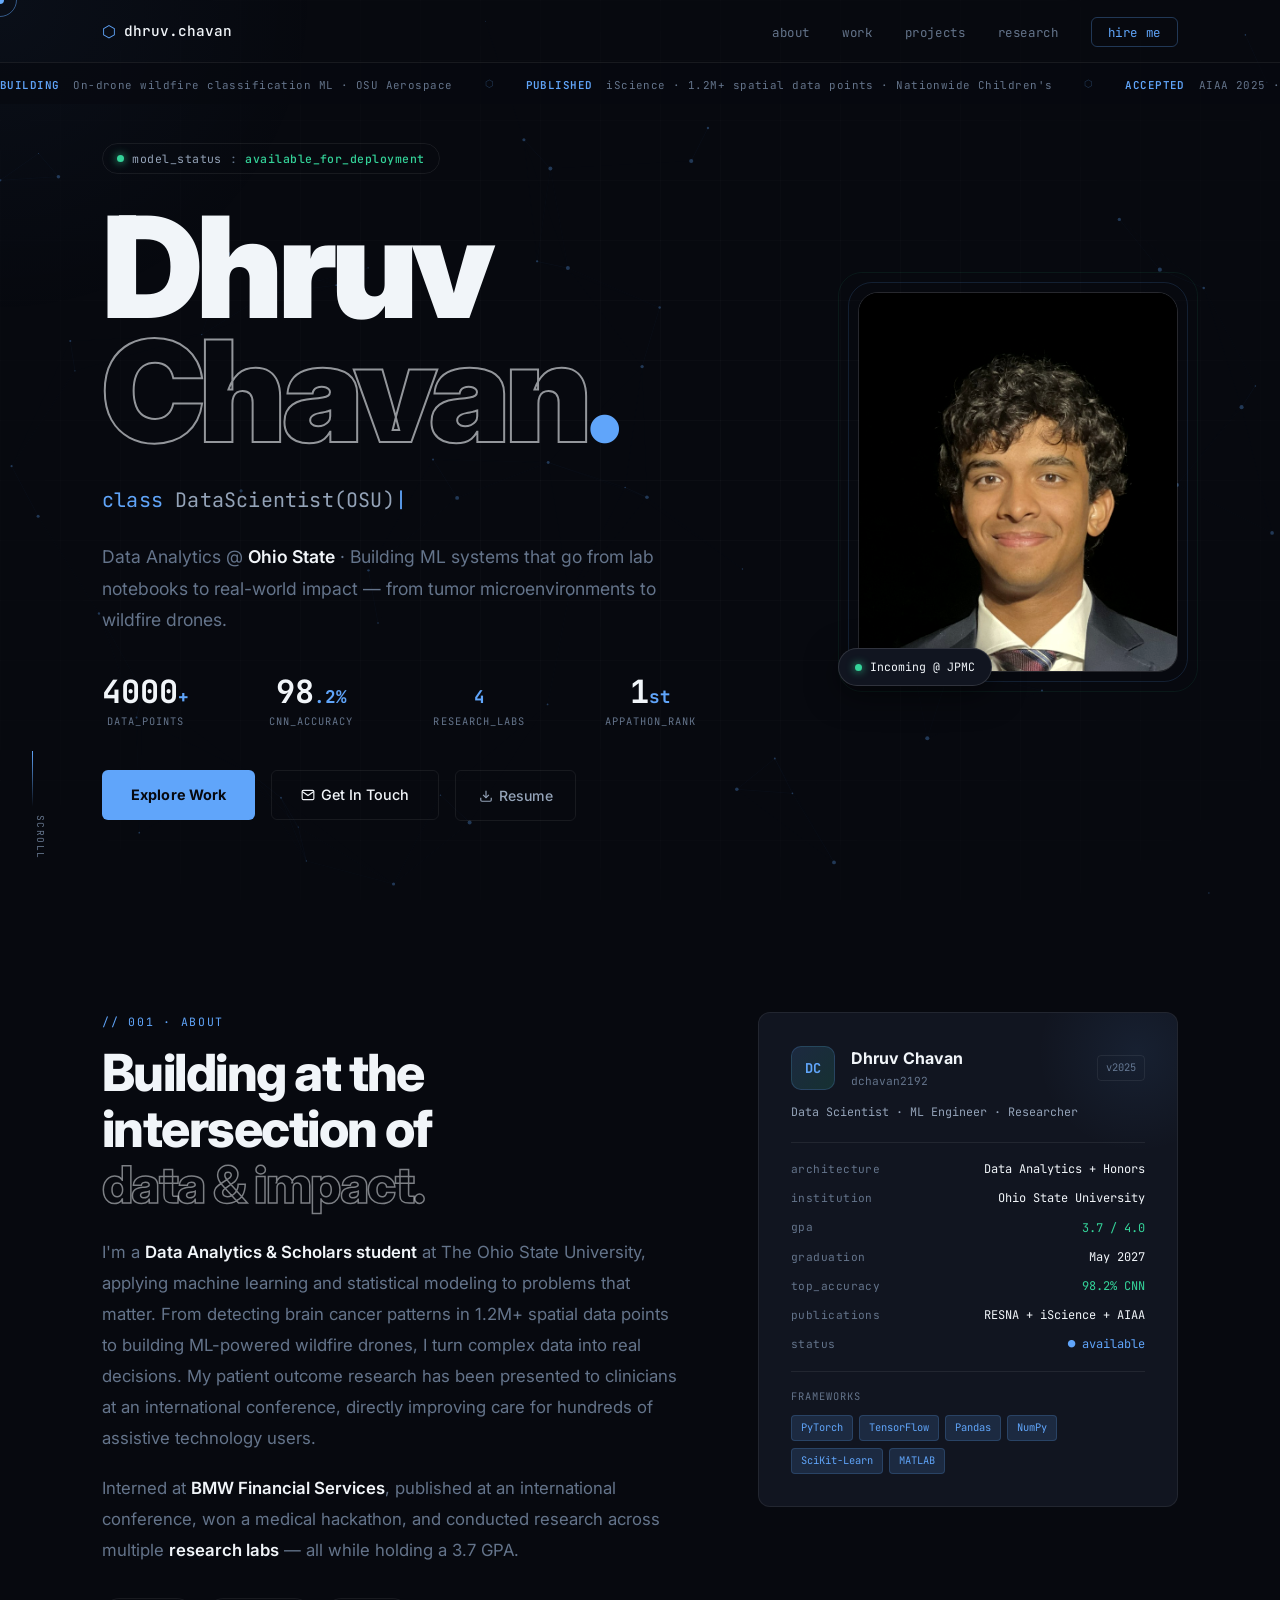
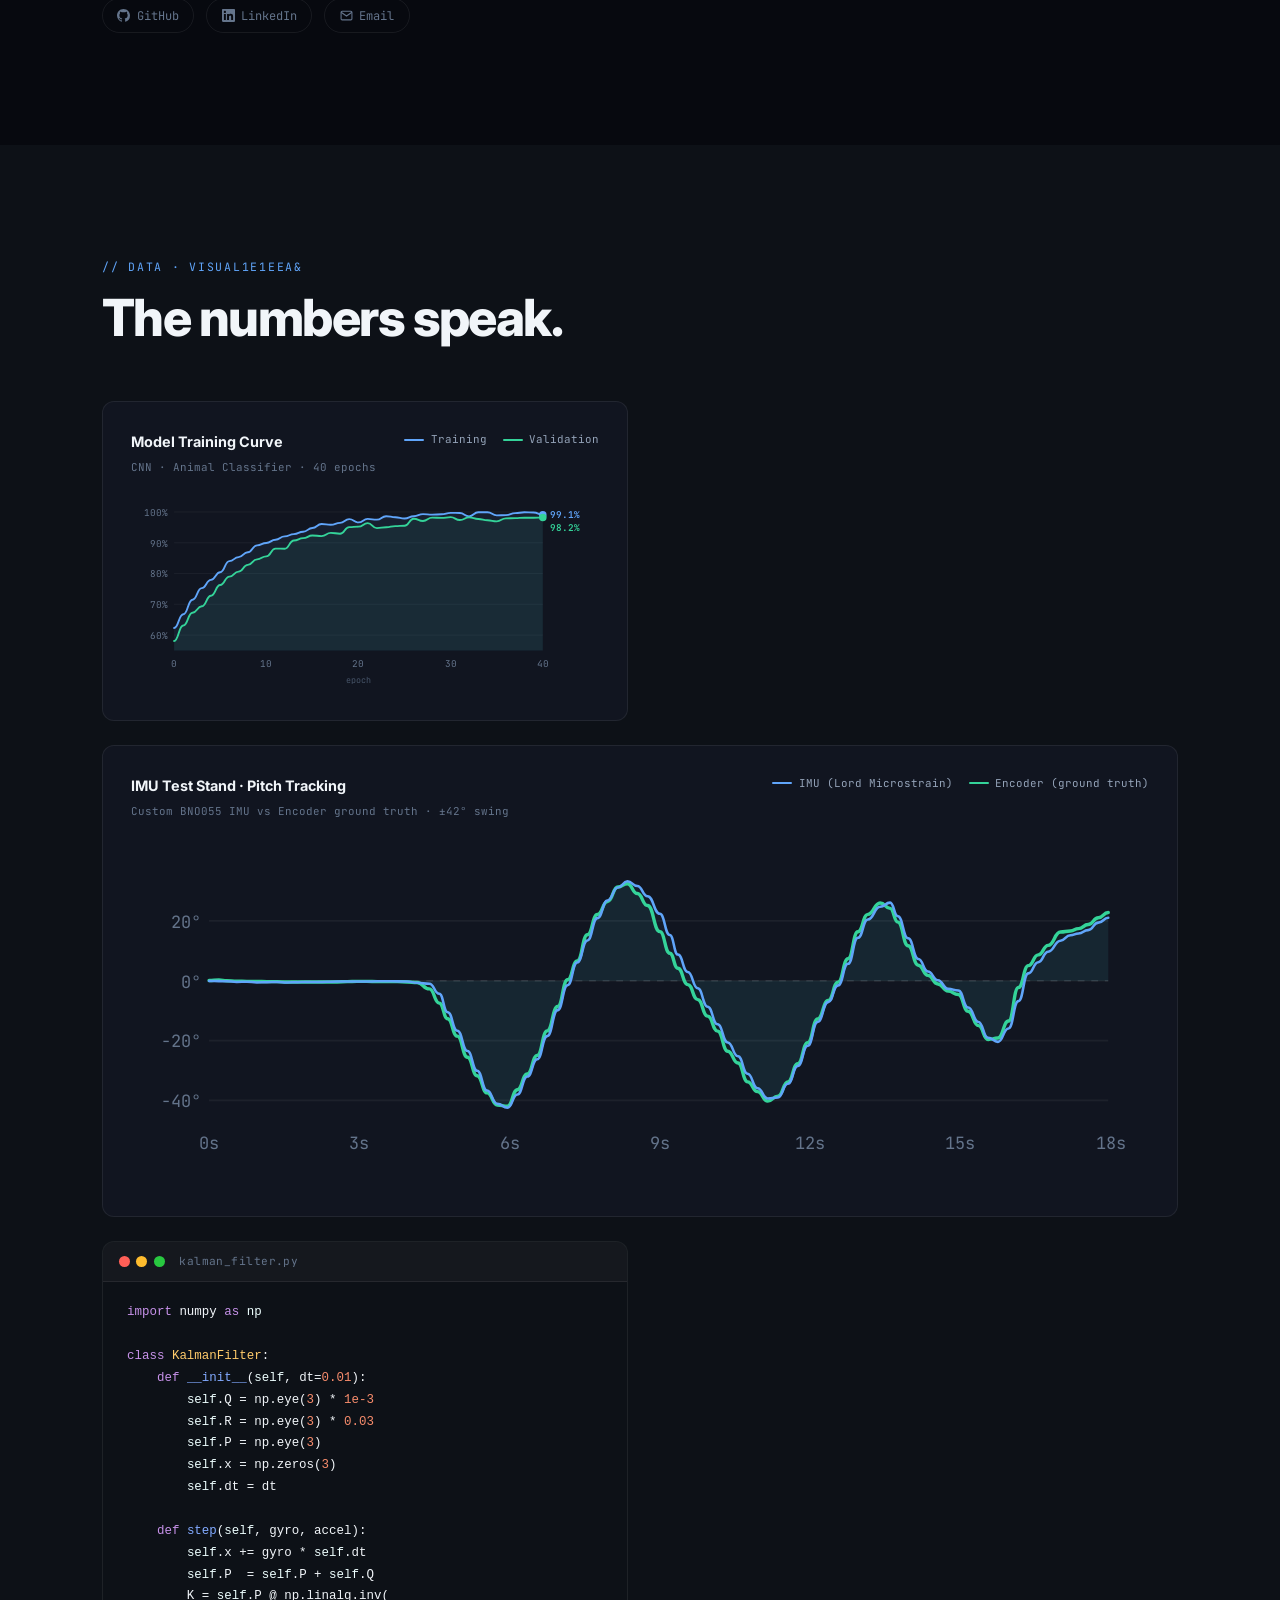
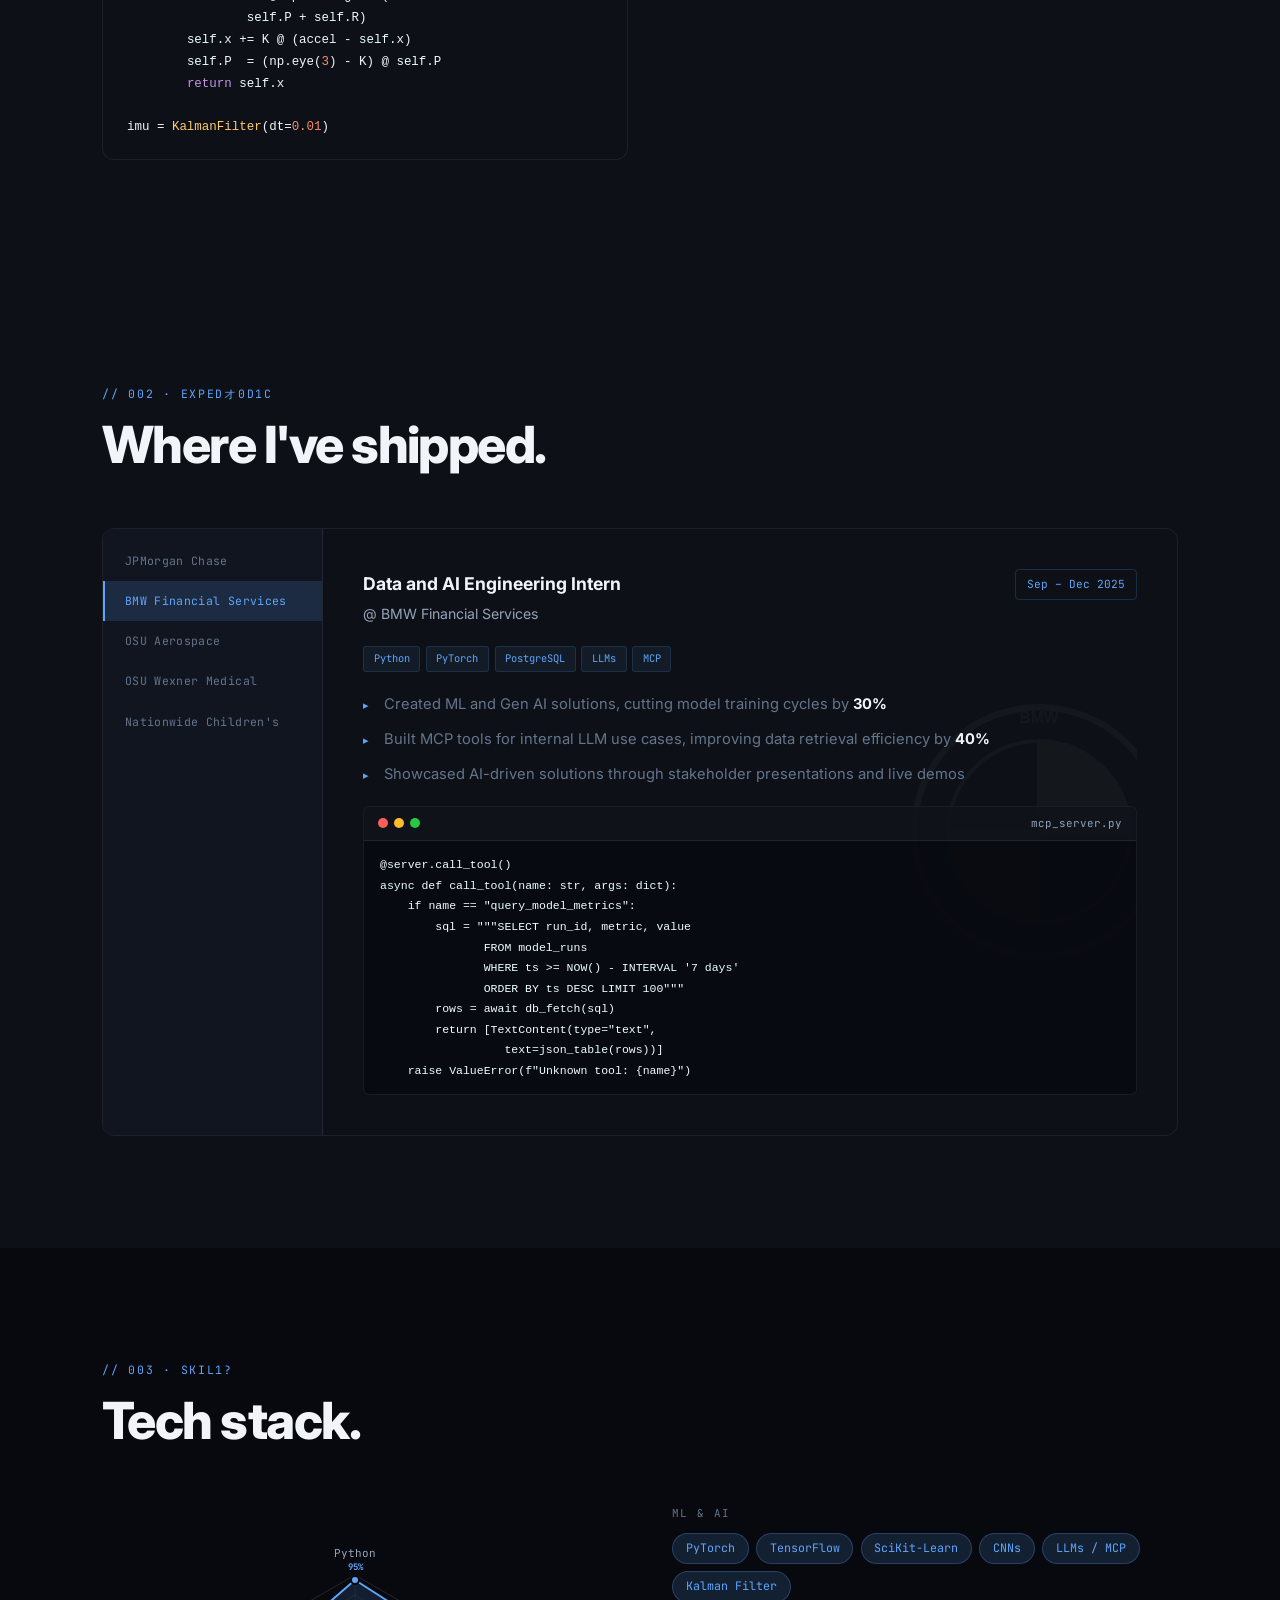
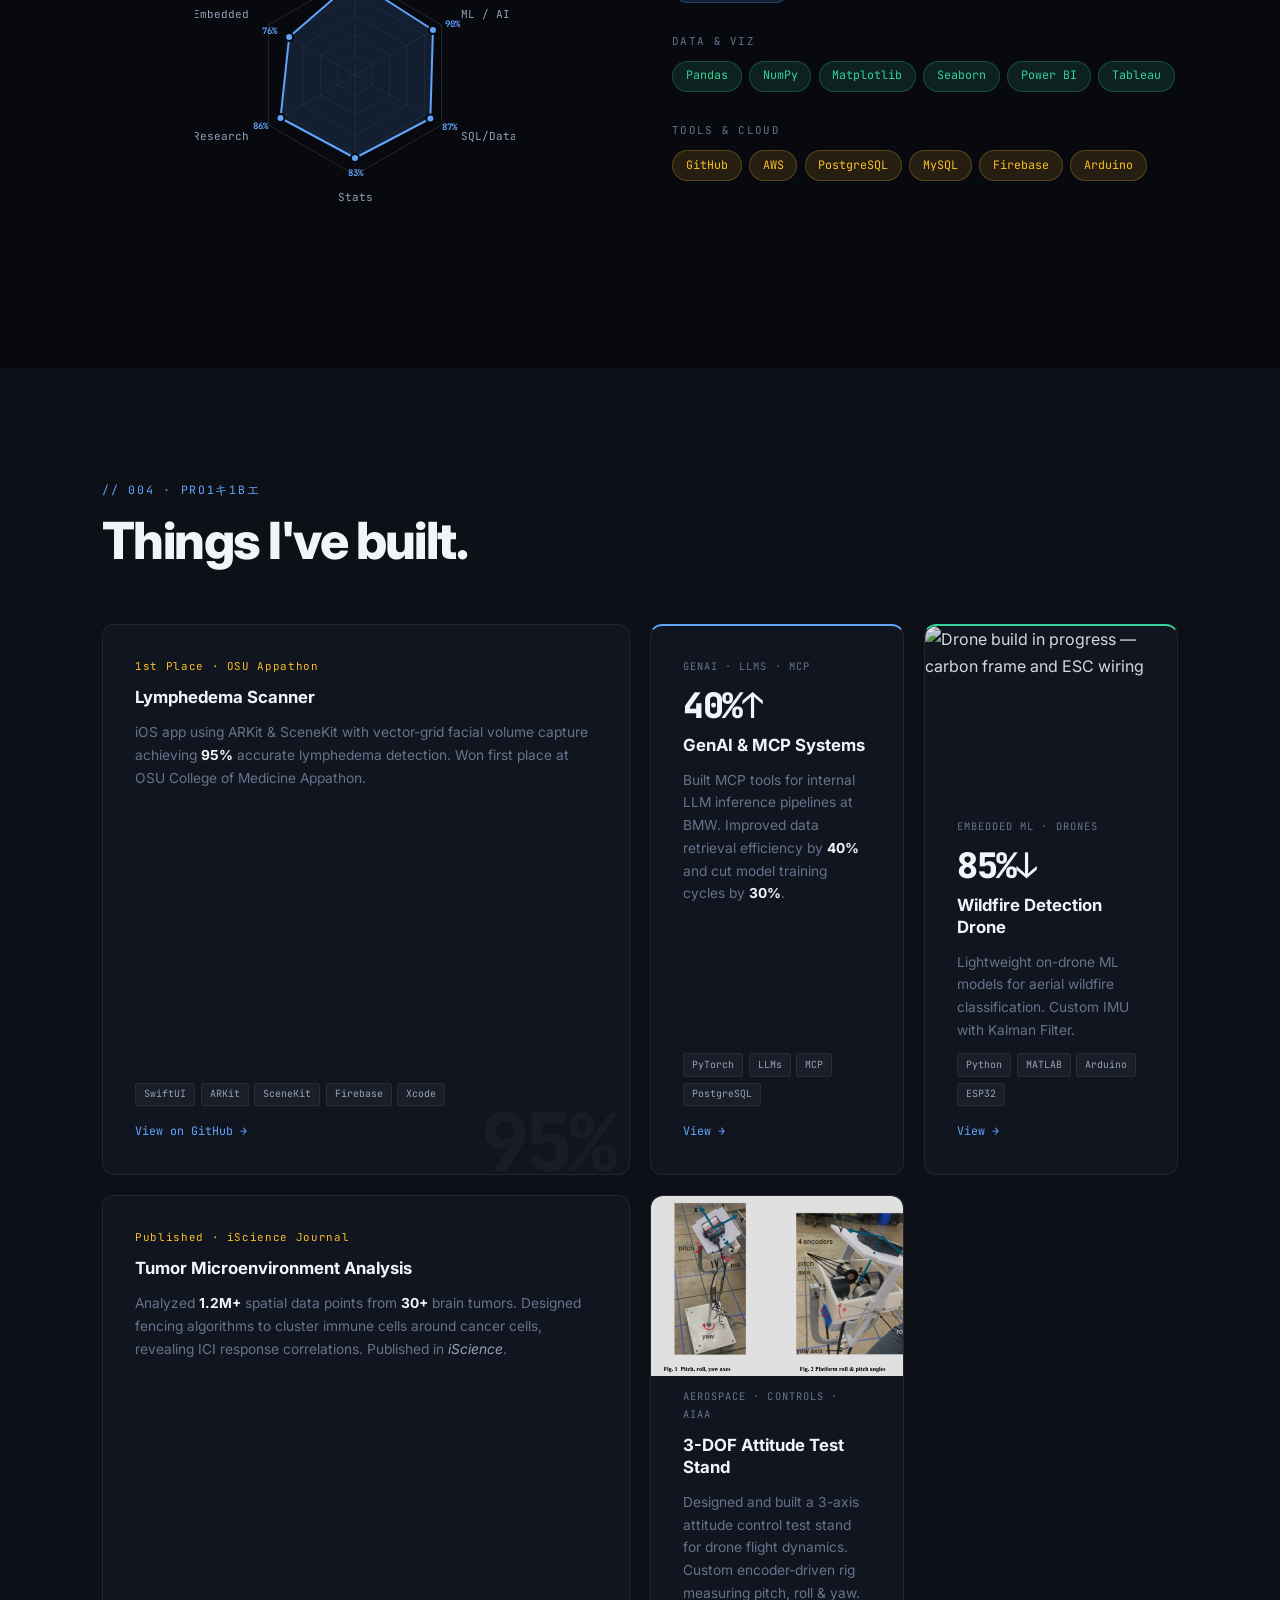
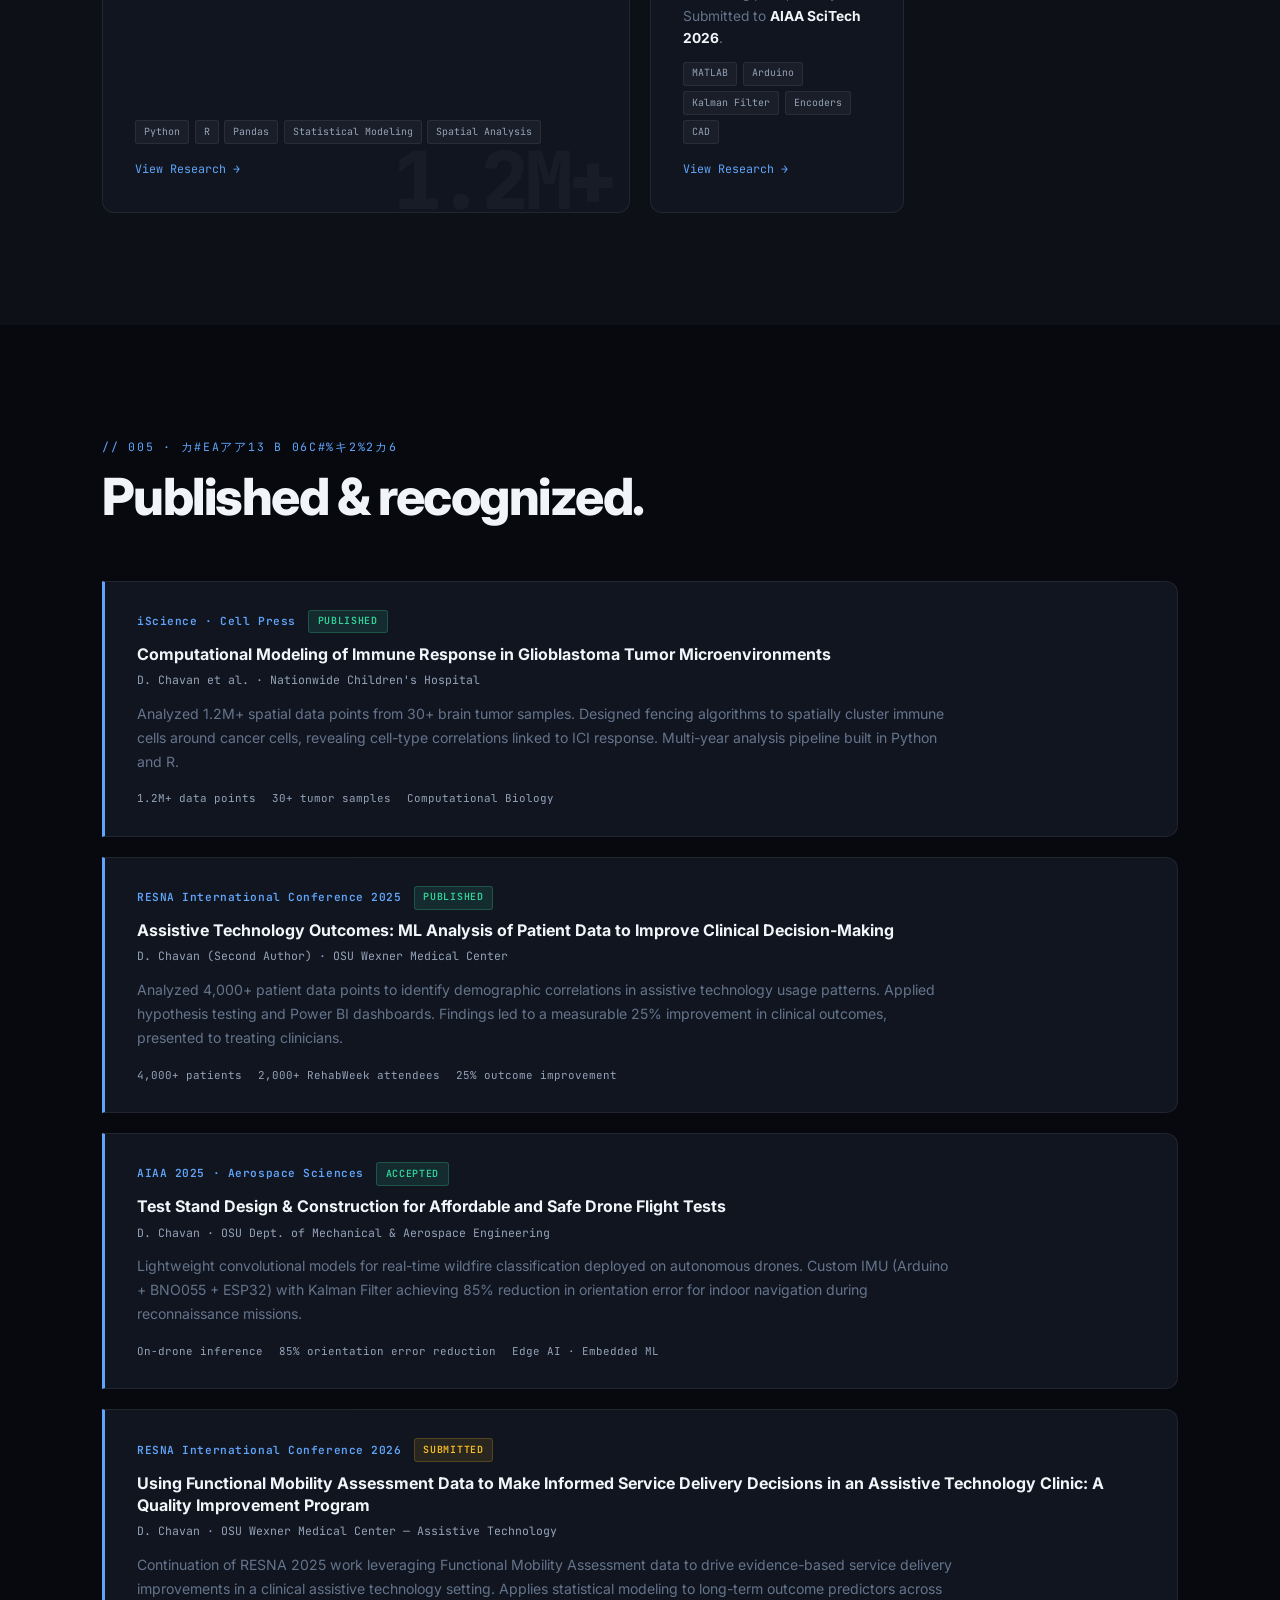
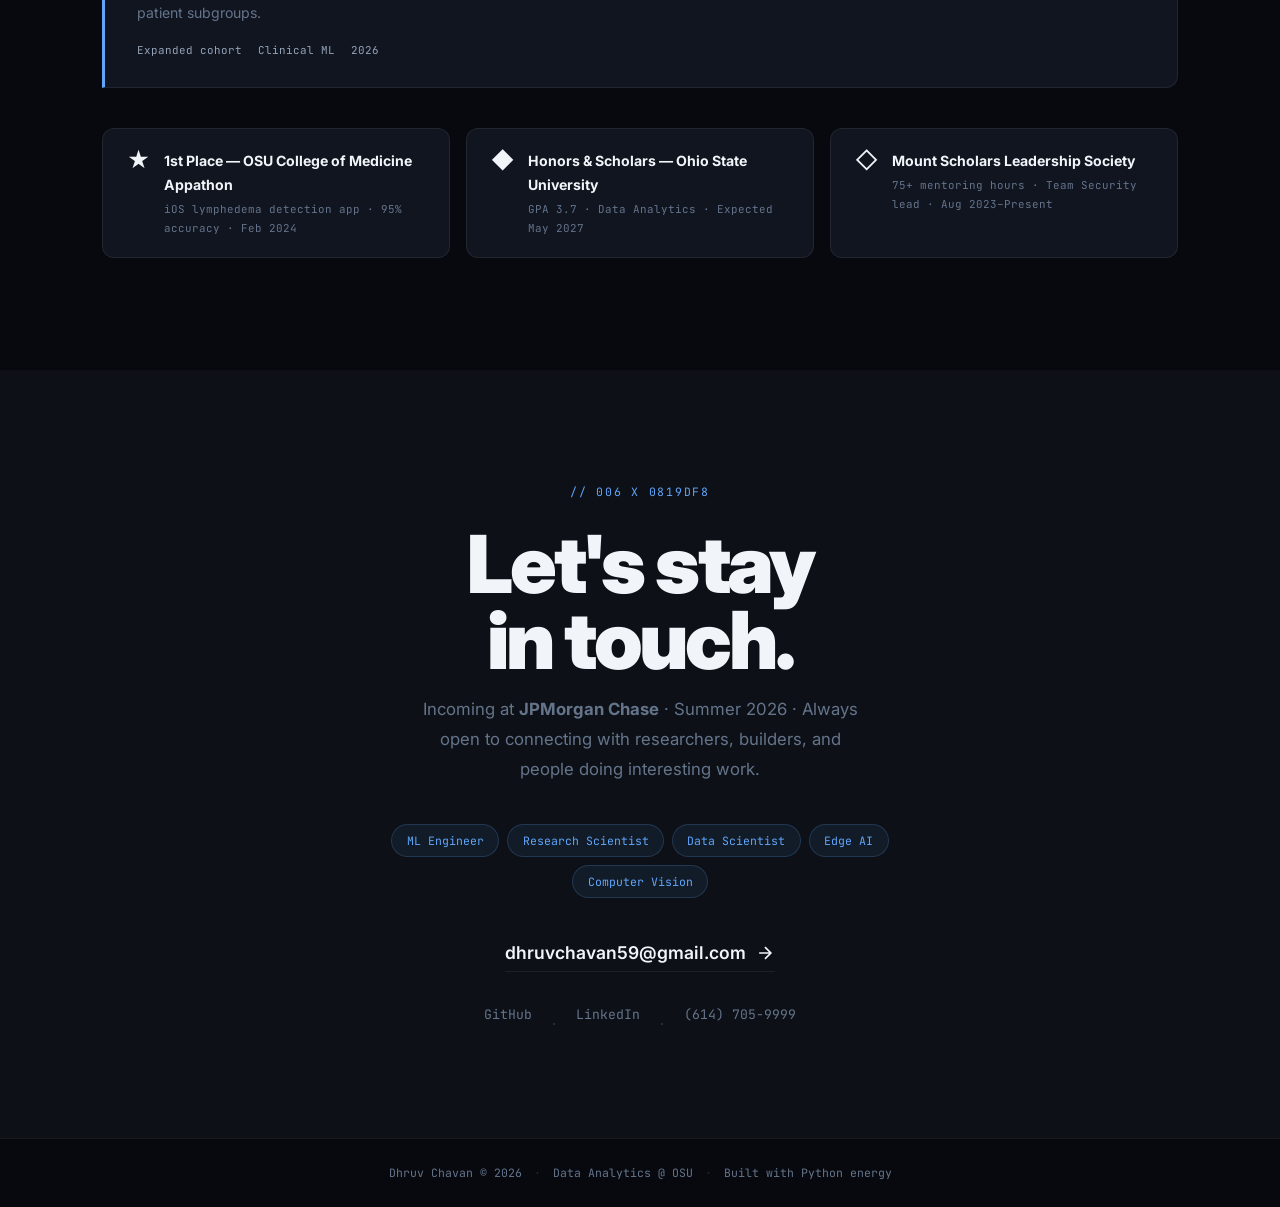
==== commit 34b10724: "Add per-card floater animations to experience section - BMW: car slides across on tab click - Aerosp" ====
--- a/index.html
+++ b/index.html
@@ -355,6 +355,7 @@
         </div>
         <div class="exp-content">
           <div class="exp-panel active" data-panel="0">
+            <div class="ep-floater ep-floater--car" aria-hidden="true"><svg width="52" height="24" viewBox="0 0 52 24" fill="none" stroke="currentColor" stroke-width="1.5" stroke-linecap="round" stroke-linejoin="round"><path d="M3 17 L7 17 L11 9 L39 9 L43 17 L49 17 L49 20 L3 20 Z"/><line x1="20" y1="9" x2="20" y2="17"/><line x1="32" y1="9" x2="32" y2="17"/><circle cx="11" cy="22.5" r="3"/><circle cx="39" cy="22.5" r="3"/></svg></div>
             <div class="ep-top">
               <div>
                 <h3 class="ep-title">Data and AI Engineering Intern</h3>
@@ -386,6 +387,7 @@
             </div>
           </div>
           <div class="exp-panel" data-panel="1">
+            <div class="ep-floater ep-floater--plane" aria-hidden="true"><svg width="44" height="24" viewBox="0 0 44 24" fill="none" stroke="currentColor" stroke-width="1.5" stroke-linecap="round" stroke-linejoin="round"><path d="M2 14 L40 9 L42 13 L40 17 L2 14 Z"/><path d="M8 13 L14 4 L23 8"/><path d="M30 11 L33 20 L37 18"/></svg></div>
             <div class="ep-top">
               <div>
                 <h3 class="ep-title">Undergraduate Aerospace Researcher</h3>
@@ -420,6 +422,7 @@
             </div>
           </div>
           <div class="exp-panel" data-panel="2">
+            <div class="ep-floater ep-floater--pulse" aria-hidden="true"><svg width="60" height="22" viewBox="0 0 60 22" fill="none" stroke="currentColor" stroke-width="1.5" stroke-linecap="round" stroke-linejoin="round"><path d="M2 11 L11 11 L14 4 L17 18 L20 7 L23 14 L27 11 L58 11"/></svg></div>
             <div class="ep-top">
               <div>
                 <h3 class="ep-title">Undergraduate Student Researcher</h3>
@@ -451,6 +454,7 @@
             </div>
           </div>
           <div class="exp-panel" data-panel="3">
+            <div class="ep-floater ep-floater--butterfly" aria-hidden="true"><svg width="34" height="26" viewBox="0 0 34 26" fill="none" stroke="currentColor" stroke-width="1.5" stroke-linecap="round" stroke-linejoin="round"><path d="M17 13 C13 5 2 3 3 9 C4 14 13 14 17 13"/><path d="M17 13 C21 5 32 3 31 9 C30 14 21 14 17 13"/><path d="M17 13 C13 18 2 21 3 16 C4 13 13 12 17 13"/><path d="M17 13 C21 18 32 21 31 16 C30 13 21 12 17 13"/><path d="M16 11 Q17 8 18 11"/><path d="M16 15 Q17 18 18 15"/></svg></div>
             <div class="ep-top">
               <div>
                 <h3 class="ep-title">Undergraduate Computational Biology Researcher</h3>
@@ -481,6 +485,7 @@
             </div>
           </div>
           <div class="exp-panel" data-panel="4">
+            <div class="ep-floater ep-floater--coin" aria-hidden="true"><svg width="26" height="26" viewBox="0 0 26 26" fill="none" stroke="currentColor" stroke-width="1.5" stroke-linecap="round"><circle cx="13" cy="13" r="11"/><path d="M13 5 L13 21"/><path d="M10 8.5 Q10 7 13 7 Q16 7 16 9.5 Q16 13 13 13 Q10 13 10 16.5 Q10 19 13 19 Q16 19 16 17.5"/></svg></div>
             <div class="ep-top">
               <div>
                 <h3 class="ep-title">Chase Leadership Development Program — Summer Analyst</h3>
--- a/style.css
+++ b/style.css
@@ -620,12 +620,59 @@
   background: var(--blue-dim);
 }
 .exp-content { padding: 2.5rem; }
-.exp-panel { display: none; animation: panelFade 0.3s var(--ease); }
+.exp-panel { display: none; animation: panelFade 0.3s var(--ease); position: relative; overflow: hidden; }
 .exp-panel.active { display: block; }
-.exp-panel[data-panel="0"] {
-  position: relative;
-  overflow: hidden;
-}
+.exp-panel > :not(.ep-floater) { position: relative; z-index: 1; }
+
+/* ── floater animations ── */
+.ep-floater {
+  position: absolute; bottom: 1.2rem; left: 0;
+  opacity: 0; pointer-events: none; z-index: 0;
+  color: var(--blue);
+}
+.ep-floater--plane   { bottom: 3.5rem; }
+.ep-floater--butterfly { bottom: 2rem; }
+
+.ep-floater--car.run       { animation: floater-car       1.7s linear     forwards; }
+.ep-floater--plane.run     { animation: floater-plane     1.9s ease-in    forwards; }
+.ep-floater--pulse.run     { animation: floater-pulse     1.7s linear     forwards; }
+.ep-floater--butterfly.run { animation: floater-butterfly 2.4s ease-in-out forwards; }
+.ep-floater--coin.run      { animation: floater-coin      1.8s linear     forwards; }
+
+@keyframes floater-car {
+  0%   { transform: translateX(-60px); opacity: 0; }
+  8%   { opacity: 0.5; }
+  85%  { opacity: 0.5; }
+  100% { transform: translateX(900px); opacity: 0; }
+}
+@keyframes floater-plane {
+  0%   { transform: translate(-60px, 24px); opacity: 0; }
+  8%   { opacity: 0.45; }
+  85%  { opacity: 0.45; }
+  100% { transform: translate(900px, -36px); opacity: 0; }
+}
+@keyframes floater-pulse {
+  0%   { transform: translateX(-80px); opacity: 0; }
+  8%   { opacity: 0.45; }
+  85%  { opacity: 0.45; }
+  100% { transform: translateX(900px); opacity: 0; }
+}
+@keyframes floater-butterfly {
+  0%   { transform: translate(-60px, 0) rotate(0deg);   opacity: 0; }
+  8%   { opacity: 0.5; }
+  25%  { transform: translate(180px, -22px) rotate(-8deg); }
+  50%  { transform: translate(380px,  14px) rotate( 8deg); }
+  75%  { transform: translate(580px, -14px) rotate(-5deg); }
+  88%  { opacity: 0.5; }
+  100% { transform: translate(900px, 0) rotate(0deg);   opacity: 0; }
+}
+@keyframes floater-coin {
+  0%   { transform: translateX(-60px) rotate(0deg);   opacity: 0; }
+  8%   { opacity: 0.45; }
+  85%  { opacity: 0.45; }
+  100% { transform: translateX(900px) rotate(540deg); opacity: 0; }
+}
+
 .exp-panel[data-panel="0"]::before {
   content: '';
   position: absolute;
@@ -641,10 +688,7 @@
   pointer-events: none;
   z-index: 0;
 }
-.exp-panel[data-panel="0"] > * {
-  position: relative;
-  z-index: 1;
-}
+
 
 .ep-top {
   display: flex; justify-content: space-between;
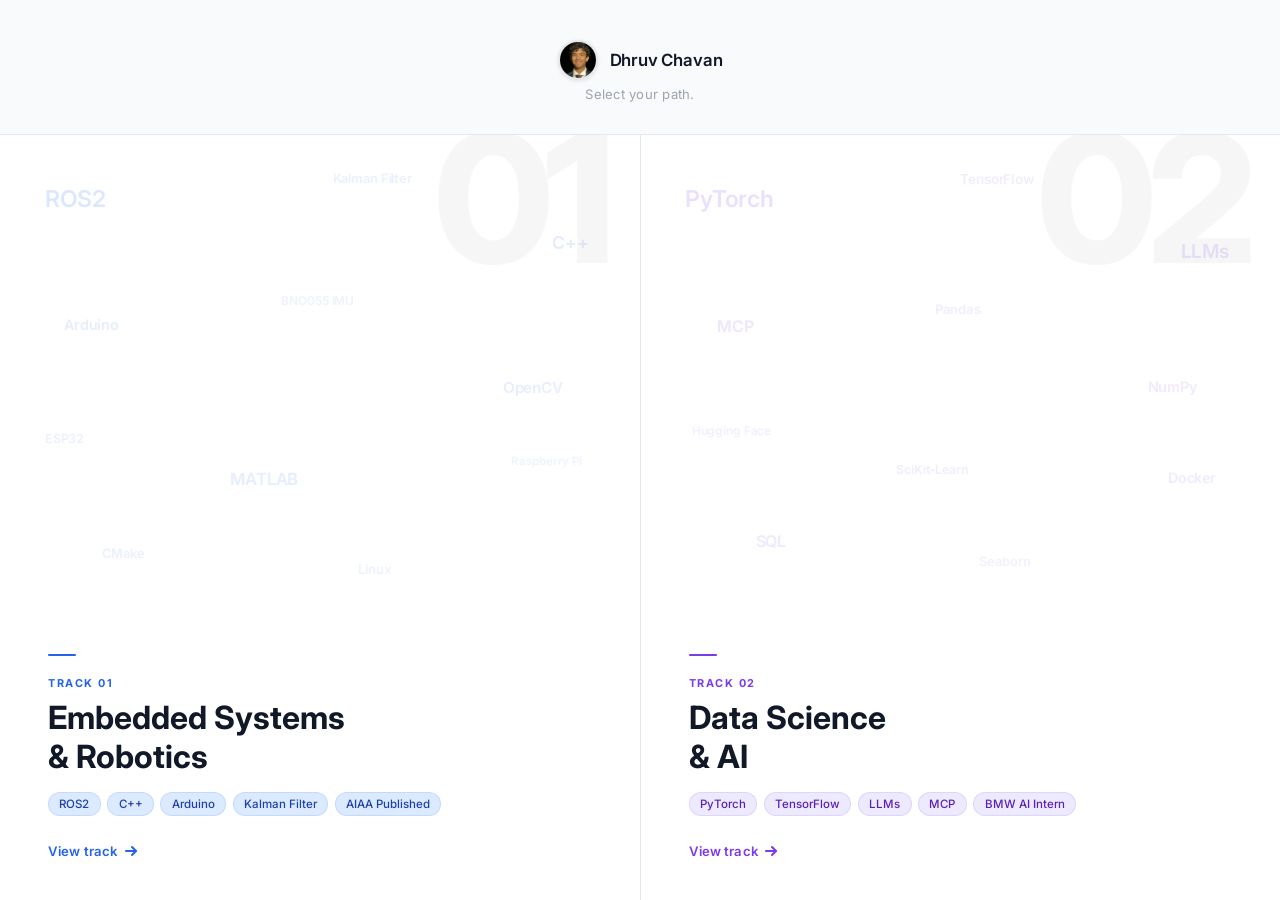
==== commit 8bce1433: "Redesign portfolio into dual-track experience Replace single-page portfolio with a three-page dual-t" ====
--- a/index.html
+++ b/index.html
@@ -3,831 +3,718 @@
 <head>
   <meta charset="UTF-8" />
   <meta name="viewport" content="width=device-width, initial-scale=1.0" />
-  <title>Dhruv Chavan — Data Scientist & ML Engineer</title>
-
-  <!-- SEO -->
-  <meta name="description" content="Dhruv Chavan — Data Scientist & ML Engineer at Ohio State. Building ML systems from tumor microenvironments to wildfire drones. Published researcher. BMW AI intern." />
-  <meta name="keywords" content="Dhruv Chavan, Data Scientist, ML Engineer, Ohio State, PyTorch, Computer Vision, Edge AI, Research" />
-  <meta name="author" content="Dhruv Chavan" />
-  <meta name="robots" content="index, follow" />
-
-  <!-- Open Graph (LinkedIn, Slack, iMessage, etc.) -->
-  <meta property="og:type" content="website" />
-  <meta property="og:title" content="Dhruv Chavan — Data Scientist & ML Engineer" />
-  <meta property="og:description" content="Building ML systems from tumor microenvironments to wildfire drones. Published in iScience. BMW AI intern. OSU Data Analytics & Scholars." />
+  <title>Dhruv Chavan</title>
+  <meta name="description" content="Dhruv Chavan — Data Analytics student at Ohio State. Select a track: Embedded Systems & Robotics or Data Science & AI." />
+  <meta property="og:title" content="Dhruv Chavan" />
+  <meta property="og:description" content="Embedded Systems & Robotics · Data Science & AI" />
   <meta property="og:image" content="dhruv.jpg" />
-  <meta property="og:image:width" content="1200" />
-  <meta property="og:image:height" content="630" />
-  <meta property="og:url" content="https://dhruvchavan.dev" />
-  <meta property="og:site_name" content="Dhruv Chavan Portfolio" />
-
-  <!-- Browser / mobile chrome -->
-  <meta name="theme-color" content="#07090f" />
-  <meta name="color-scheme" content="dark" />
-
-  <link rel="stylesheet" href="style.css" />
   <link rel="preconnect" href="https://fonts.googleapis.com" />
-  <link href="https://fonts.googleapis.com/css2?family=Inter:ital,opsz,wght@0,14..32,300;0,14..32,400;0,14..32,500;0,14..32,600;0,14..32,700;0,14..32,800;0,14..32,900;1,14..32,400&family=JetBrains+Mono:wght@300;400;500;600&display=swap" rel="stylesheet" />
+  <link href="https://fonts.googleapis.com/css2?family=Inter:wght@300;400;500;600;700&display=swap" rel="stylesheet" />
+  <style>
+    *, *::before, *::after { box-sizing: border-box; margin: 0; padding: 0; }
+    html, body {
+      height: 100%;
+      font-family: 'Inter', -apple-system, sans-serif;
+      background: #f9fafb;
+      color: #111827;
+      -webkit-font-smoothing: antialiased;
+      overflow: hidden; /* prevent scroll on landing */
+    }
+
+    /* ── Layout ── */
+    .landing {
+      height: 100vh;
+      display: flex;
+      flex-direction: column;
+      align-items: center;
+    }
+
+    /* ── Header ── */
+    .landing-header {
+      padding: 2.5rem 2rem 2rem;
+      text-align: center;
+      flex-shrink: 0;
+    }
+    .landing-profile {
+      display: flex;
+      align-items: center;
+      justify-content: center;
+      gap: 0.75rem;
+      margin-bottom: 0.35rem;
+    }
+    .landing-avatar {
+      width: 40px;
+      height: 40px;
+      border-radius: 50%;
+      object-fit: cover;
+      border: 2px solid #e5e7eb;
+      box-shadow: 0 1px 4px rgba(0,0,0,0.10);
+      flex-shrink: 0;
+    }
+    .landing-name {
+      font-size: 1.05rem;
+      font-weight: 600;
+      letter-spacing: -0.01em;
+      color: #111827;
+    }
+    .landing-prompt {
+      font-size: 0.82rem;
+      font-weight: 400;
+      color: #9ca3af;
+      letter-spacing: 0.02em;
+    }
+
+    /* ── Cards container ── */
+    .tracks {
+      flex: 1;
+      width: 100%;
+      display: flex;
+      gap: 0;
+      overflow: hidden;
+    }
+
+    /* ── Individual track card ── */
+    .track {
+      flex: 1;
+      position: relative;
+      cursor: pointer;
+      display: flex;
+      flex-direction: column;
+      justify-content: flex-end;
+      padding: 2.5rem 3rem;
+      overflow: hidden;
+      text-decoration: none;
+      color: inherit;
+      background: #ffffff;
+      border-top: 1px solid #e5e7eb;
+      transition: background 0.35s ease, box-shadow 0.35s ease, transform 0.2s ease;
+    }
+    .track:first-child {
+      border-right: 1px solid #e5e7eb;
+    }
+
+    /* ── Hover states ── */
+    .track-es:hover {
+      background: #f0f7ff;
+      box-shadow: inset 0 0 80px rgba(37,99,235,0.04);
+    }
+    .track-ds:hover {
+      background: #faf5ff;
+      box-shadow: inset 0 0 80px rgba(124,58,237,0.04);
+    }
+
+    /* ── Background numeral watermark ── */
+    .track-watermark {
+      position: absolute;
+      top: -0.15em;
+      right: 2rem;
+      font-size: clamp(7rem, 14vw, 13rem);
+      font-weight: 800;
+      letter-spacing: -0.05em;
+      color: #111827;
+      opacity: 0.03;
+      pointer-events: none;
+      user-select: none;
+      line-height: 1;
+      transition: opacity 0.35s ease;
+    }
+    .track:hover .track-watermark { opacity: 0.015; }
+
+    /* ── Achievement stats (upper center) ── */
+    /* ── Keyword scatter ── */
+    .keyword-scatter {
+      position: absolute;
+      inset: 0;
+      pointer-events: none;
+      transition: opacity 0.4s ease;
+    }
+    .track:hover .keyword-scatter { opacity: 0; }
+
+    .kw {
+      position: absolute;
+      font-weight: 600;
+      white-space: nowrap;
+      letter-spacing: -0.01em;
+      line-height: 1;
+    }
+    .track-es .kw { color: #2563eb; }
+    .track-ds .kw { color: #7c3aed; }
+
+    /* ── Ticker zone (middle of card) ── */
+    .ticker-zone {
+      position: absolute;
+      top: 50%;
+      left: 0;
+      right: 0;
+      transform: translateY(-50%);
+      overflow: hidden;
+      padding: 1rem 0;
+      opacity: 0;
+      pointer-events: none;
+      transition: opacity 0.35s ease;
+    }
+    .track:hover .ticker-zone { opacity: 1; }
+
+    .ticker-inner {
+      display: flex;
+      align-items: center;
+      gap: 2.5rem;
+      width: max-content;
+      padding-left: 2.5rem;
+      /* start paused, play on hover via animation-play-state */
+      animation: ticker-scroll 14s linear infinite;
+      animation-play-state: paused;
+    }
+    .track:hover .ticker-inner {
+      animation-play-state: running;
+    }
+    @keyframes ticker-scroll {
+      from { transform: translateX(0); }
+      to   { transform: translateX(-50%); }
+    }
+
+    .ticker-icon {
+      color: #9ca3af;
+      flex-shrink: 0;
+      transition: color 0.2s;
+      display: flex;
+      align-items: center;
+    }
+    .track-es:hover .ticker-icon { color: #93c5fd; }
+    .track-ds:hover .ticker-icon { color: #c4b5fd; }
+
+    /* ── Card content (bottom) ── */
+    .track-body {
+      position: relative;
+      z-index: 1;
+    }
+
+    .track-label {
+      font-size: 0.68rem;
+      font-weight: 700;
+      letter-spacing: 0.14em;
+      text-transform: uppercase;
+      margin-bottom: 0.6rem;
+    }
+    .track-es .track-label { color: #2563eb; }
+    .track-ds .track-label { color: #7c3aed; }
+
+    .track-title {
+      font-size: clamp(1.4rem, 2.5vw, 2.1rem);
+      font-weight: 700;
+      color: #111827;
+      line-height: 1.2;
+      margin-bottom: 1rem;
+    }
+
+    .track-tags {
+      display: flex;
+      flex-wrap: wrap;
+      gap: 0.4rem;
+      margin-bottom: 1.5rem;
+    }
+    .track-tag {
+      font-size: 0.72rem;
+      font-weight: 500;
+      padding: 0.25rem 0.65rem;
+      border-radius: 9999px;
+      border: 1px solid transparent;
+    }
+    .track-es .track-tag {
+      background: #dbeafe;
+      color: #1e40af;
+      border-color: rgba(37,99,235,0.12);
+    }
+    .track-ds .track-tag {
+      background: #ede9fe;
+      color: #5b21b6;
+      border-color: rgba(124,58,237,0.12);
+    }
+
+    .track-cta {
+      display: inline-flex;
+      align-items: center;
+      gap: 0.4rem;
+      font-size: 0.82rem;
+      font-weight: 600;
+      letter-spacing: 0.01em;
+    }
+    .track-es .track-cta { color: #2563eb; }
+    .track-ds .track-cta { color: #7c3aed; }
+
+    .track-cta-arrow {
+      transition: transform 0.2s;
+    }
+    .track:hover .track-cta-arrow { transform: translateX(4px); }
+
+    /* ── Divider line ── */
+    .track-divider {
+      width: 28px;
+      height: 2px;
+      border-radius: 2px;
+      margin-bottom: 1.2rem;
+    }
+    .track-es .track-divider { background: #2563eb; }
+    .track-ds .track-divider { background: #7c3aed; }
+
+    /* ── Mobile ── */
+    @media (max-width: 640px) {
+      html, body { overflow: auto; }
+      .landing { height: auto; min-height: 100vh; }
+      .landing-header { padding: 2rem 1.5rem 1.5rem; }
+      .tracks { flex-direction: column; }
+      .track:first-child { border-right: none; border-bottom: 1px solid #e5e7eb; }
+      .track { min-height: 45vh; padding: 2rem 1.5rem; justify-content: flex-end; }
+      .ticker-zone { display: none; }
+      .keyword-scatter { display: none; }
+      .track-watermark { font-size: 5rem; }
+    }
+  </style>
 </head>
 <body>
 
-  <!-- ═══ LOADER ═══ -->
-  <div id="loader">
-    <canvas id="loaderCanvas" aria-hidden="true"></canvas>
-    <div class="loader-inner">
-      <div class="loader-brand">
-        <span class="loader-hex">⬡</span>
-        <span class="loader-name">dhruv.chavan</span>
+<div class="landing">
+
+  <!-- Header -->
+  <header class="landing-header">
+    <div class="landing-profile">
+      <img class="landing-avatar" src="dhruv.jpg" alt="Dhruv Chavan" />
+      <p class="landing-name">Dhruv Chavan</p>
+    </div>
+    <p class="landing-prompt">Select your path.</p>
+  </header>
+
+  <!-- Track cards -->
+  <div class="tracks">
+
+    <!-- ── Embedded Systems & Robotics ── -->
+    <a class="track track-es" href="embedded.html">
+
+      <!-- Watermark -->
+      <span class="track-watermark" aria-hidden="true">01</span>
+
+      <!-- Keyword scatter -->
+      <div class="keyword-scatter" aria-hidden="true">
+        <span class="kw" style="top:7%;  left:7%;  font-size:1.45rem; opacity:0.15">ROS2</span>
+        <span class="kw" style="top:5%;  left:52%; font-size:0.8rem;  opacity:0.09">Kalman Filter</span>
+        <span class="kw" style="top:13%; right:8%; font-size:1.1rem;  opacity:0.12">C++</span>
+        <span class="kw" style="top:24%; left:10%; font-size:0.9rem;  opacity:0.11">Arduino</span>
+        <span class="kw" style="top:21%; left:44%; font-size:0.75rem; opacity:0.08">BNO055 IMU</span>
+        <span class="kw" style="top:32%; right:12%;font-size:0.95rem; opacity:0.10">OpenCV</span>
+        <span class="kw" style="top:39%; left:7%;  font-size:0.78rem; opacity:0.09">ESP32</span>
+        <span class="kw" style="top:44%; left:36%; font-size:1.05rem; opacity:0.11">MATLAB</span>
+        <span class="kw" style="top:42%; right:9%; font-size:0.72rem; opacity:0.07">Raspberry Pi</span>
+        <span class="kw" style="top:54%; left:16%; font-size:0.8rem;  opacity:0.09">CMake</span>
+        <span class="kw" style="top:56%; left:56%; font-size:0.82rem; opacity:0.08">Linux</span>
       </div>
-      <div class="loader-terminal" id="loaderTerminal"></div>
-      <div class="loader-bar-wrap">
-        <div class="loader-bar" id="loaderBar"></div>
-      </div>
-      <p class="loader-pct" id="loaderPct">0%</p>
-    </div>
-  </div>
-
-  <!-- Scroll progress -->
-  <div id="scroll-bar"></div>
-  <!-- Spotlight -->
-  <div id="spotlight"></div>
-  <!-- Custom cursor -->
-  <div id="cursor-dot"></div>
-  <div id="cursor-ring"></div>
-
-  <!-- Navigation -->
-  <nav id="nav">
-    <div class="nav-inner">
-      <a class="nav-brand" href="#hero">
-        <span class="brand-hex">⬡</span>
-        <span>dhruv.chavan</span>
-      </a>
-      <ul class="nav-links">
-        <li><a href="#about">about</a></li>
-        <li><a href="#experience">work</a></li>
-        <li><a href="#projects">projects</a></li>
-        <li><a href="#research">research</a></li>
-        <li><a href="#contact" class="nav-cta">hire me</a></li>
-      </ul>
-      <button class="hamburger" id="hamburger" aria-label="menu">
-        <span></span><span></span>
-      </button>
-    </div>
-    <!-- Live status ticker -->
-    <div class="ticker-wrap">
-      <div class="ticker-track">
-        <span class="ti"><span class="ti-key">BUILDING</span> On-drone wildfire classification ML · OSU Aerospace</span>
-        <span class="ti-sep">⬡</span>
-        <span class="ti"><span class="ti-key">PUBLISHED</span> iScience · 1.2M+ spatial data points · Nationwide Children's</span>
-        <span class="ti-sep">⬡</span>
-        <span class="ti"><span class="ti-key">ACCEPTED</span> AIAA 2025 · RESNA 2026 Submitted</span>
-        <span class="ti-sep">⬡</span>
-        <span class="ti"><span class="ti-key">EXPERIENCE</span> BMW Financial Services · GenAI &amp; MCP Engineering · 2025</span>
-        <span class="ti-sep">⬡</span>
-        <span class="ti"><span class="ti-key dot-green">INCOMING</span> JPMorgan Chase · Chase Leadership Development Program · Summer 2026</span>
-        <span class="ti-sep">⬡</span>
-        <!-- duplicate for seamless loop -->
-        <span class="ti"><span class="ti-key">BUILDING</span> On-drone wildfire classification ML · OSU Aerospace</span>
-        <span class="ti-sep">⬡</span>
-        <span class="ti"><span class="ti-key">PUBLISHED</span> iScience · 1.2M+ spatial data points · Nationwide Children's</span>
-        <span class="ti-sep">⬡</span>
-        <span class="ti"><span class="ti-key">ACCEPTED</span> AIAA 2025 · RESNA 2026 Submitted</span>
-        <span class="ti-sep">⬡</span>
-        <span class="ti"><span class="ti-key">EXPERIENCE</span> BMW Financial Services · GenAI &amp; MCP Engineering · 2025</span>
-        <span class="ti-sep">⬡</span>
-        <span class="ti"><span class="ti-key dot-green">INCOMING</span> JPMorgan Chase · Chase Leadership Development Program · Summer 2026</span>
-        <span class="ti-sep">⬡</span>
-      </div>
-    </div>
-    <div class="mobile-menu" id="mobileMenu">
-      <a href="#about" class="mm-link">about</a>
-      <a href="#experience" class="mm-link">work</a>
-      <a href="#projects" class="mm-link">projects</a>
-      <a href="#research" class="mm-link">research</a>
-      <a href="#contact" class="mm-link">contact</a>
-    </div>
-  </nav>
-
-  <!-- ═══ HERO ═══ -->
-  <section id="hero">
-    <canvas id="canvas"></canvas>
-    <div class="hero-grid-overlay"></div>
-    <div class="hero-inner">
-      <div class="hero-split">
-        <!-- Left: text -->
-        <div class="hero-left">
-          <div class="hero-status reveal-hero">
-            <span class="status-dot"></span>
-            <span class="status-mono">model_status</span>
-            <span class="status-sep">:</span>
-            <span class="status-val">available_for_deployment</span>
-          </div>
-          <h1 class="hero-name reveal-hero">
-            <span class="name-first">Dhruv</span>
-            <span class="name-last">Chavan<span class="name-dot">.</span></span>
-          </h1>
-          <div class="hero-typewriter reveal-hero">
-            <span class="tw-prefix">class </span><span id="tw-text"></span><span class="tw-cursor">|</span>
-          </div>
-          <p class="hero-desc reveal-hero">
-            Data Analytics @ <strong>Ohio State</strong> · Building ML systems that go from
-            lab notebooks to real-world impact — from tumor microenvironments to wildfire drones.
-          </p>
-          <div class="hero-metrics reveal-hero">
-            <div class="hm-item">
-              <div class="hm-val"><span class="counter" data-target="4000">0</span><span>+</span></div>
-              <div class="hm-key">data_points</div>
-            </div>
-            <div class="hm-div"></div>
-            <div class="hm-item">
-              <div class="hm-val"><span class="counter" data-target="98">0</span><span>.2%</span></div>
-              <div class="hm-key">cnn_accuracy</div>
-            </div>
-            <div class="hm-div"></div>
-            <div class="hm-item">
-              <div class="hm-val"><span class="counter" data-target="4">0</span></div>
-              <div class="hm-key">research_labs</div>
-            </div>
-            <div class="hm-div"></div>
-            <div class="hm-item">
-              <div class="hm-val"><span class="counter" data-target="1">0</span><span>st</span></div>
-              <div class="hm-key">appathon_rank</div>
-            </div>
-          </div>
-          <div class="hero-actions reveal-hero">
-            <a href="#experience" class="btn-fill">Explore Work</a>
-            <a href="mailto:dhruvchavan59@gmail.com" class="btn-outline">
-              <svg width="14" height="14" viewBox="0 0 24 24" fill="none" stroke="currentColor" stroke-width="2"><path d="M4 4h16c1.1 0 2 .9 2 2v12c0 1.1-.9 2-2 2H4c-1.1 0-2-.9-2-2V6c0-1.1.9-2 2-2z"/><polyline points="22,6 12,13 2,6"/></svg>
-              Get In Touch
-            </a>
-            <a href="resume.pdf" download class="btn-resume">
-              <svg width="14" height="14" viewBox="0 0 24 24" fill="none" stroke="currentColor" stroke-width="2"><path d="M21 15v4a2 2 0 01-2 2H5a2 2 0 01-2-2v-4"/><polyline points="7 10 12 15 17 10"/><line x1="12" y1="15" x2="12" y2="3"/></svg>
-              Resume
-            </a>
-          </div>
-        </div>
-        <!-- Right: photo -->
-        <div class="hero-photo reveal-hero">
-          <div class="photo-frame">
-            <img src="dhruv.jpg" alt="Dhruv Chavan" />
-            <div class="photo-ring photo-ring-1"></div>
-            <div class="photo-ring photo-ring-2"></div>
-            <div class="photo-badge">
-              <span class="pb-dot"></span>
-              <span>Incoming @ JPMC</span>
-            </div>
-          </div>
+
+      <!-- Hover ticker -->
+      <div class="ticker-zone" aria-hidden="true">
+        <div class="ticker-inner">
+          <!-- Set 1 -->
+          <!-- Aircraft -->
+          <span class="ticker-icon">
+            <svg width="30" height="30" viewBox="0 0 30 30" fill="none" stroke="currentColor" stroke-width="1.5" stroke-linecap="round" stroke-linejoin="round">
+              <path d="M2 16 L26 11 L28 15 L26 19 L2 16Z"/>
+              <path d="M8 15 L13 6 L21 10"/>
+              <path d="M21 13 L25 21 L26 19"/>
+            </svg>
+          </span>
+          <!-- Robot -->
+          <span class="ticker-icon">
+            <svg width="28" height="28" viewBox="0 0 28 28" fill="none" stroke="currentColor" stroke-width="1.5" stroke-linecap="round" stroke-linejoin="round">
+              <rect x="6" y="8" width="16" height="12" rx="2"/>
+              <circle cx="10.5" cy="14" r="1.5"/>
+              <circle cx="17.5" cy="14" r="1.5"/>
+              <line x1="14" y1="5" x2="14" y2="8"/>
+              <circle cx="14" cy="4" r="1.5"/>
+              <line x1="6" y1="14" x2="3" y2="14"/>
+              <line x1="22" y1="14" x2="25" y2="14"/>
+              <path d="M10 20 L10 23"/>
+              <path d="M18 20 L18 23"/>
+            </svg>
+          </span>
+          <!-- Circuit/PCB -->
+          <span class="ticker-icon">
+            <svg width="28" height="28" viewBox="0 0 28 28" fill="none" stroke="currentColor" stroke-width="1.5" stroke-linecap="round" stroke-linejoin="round">
+              <rect x="3" y="3" width="22" height="22" rx="2"/>
+              <rect x="10" y="10" width="8" height="8" rx="1"/>
+              <line x1="7" y1="3" x2="7" y2="1"/>
+              <line x1="14" y1="3" x2="14" y2="1"/>
+              <line x1="21" y1="3" x2="21" y2="1"/>
+              <line x1="7" y1="27" x2="7" y2="25"/>
+              <line x1="14" y1="27" x2="14" y2="25"/>
+              <line x1="21" y1="27" x2="21" y2="25"/>
+              <line x1="7" y1="12" x2="10" y2="12"/>
+              <line x1="7" y1="16" x2="10" y2="16"/>
+              <line x1="18" y1="12" x2="21" y2="12"/>
+              <line x1="18" y1="16" x2="21" y2="16"/>
+            </svg>
+          </span>
+          <!-- Microchip -->
+          <span class="ticker-icon">
+            <svg width="28" height="28" viewBox="0 0 28 28" fill="none" stroke="currentColor" stroke-width="1.5" stroke-linecap="round">
+              <rect x="9" y="9" width="10" height="10" rx="1.5"/>
+              <line x1="12" y1="4" x2="12" y2="9"/>
+              <line x1="16" y1="4" x2="16" y2="9"/>
+              <line x1="12" y1="19" x2="12" y2="24"/>
+              <line x1="16" y1="19" x2="16" y2="24"/>
+              <line x1="4"  y1="12" x2="9"  y2="12"/>
+              <line x1="4"  y1="16" x2="9"  y2="16"/>
+              <line x1="19" y1="12" x2="24" y2="12"/>
+              <line x1="19" y1="16" x2="24" y2="16"/>
+            </svg>
+          </span>
+          <!-- Drone -->
+          <span class="ticker-icon">
+            <svg width="30" height="30" viewBox="0 0 30 30" fill="none" stroke="currentColor" stroke-width="1.5" stroke-linecap="round">
+              <circle cx="15" cy="15" r="3"/>
+              <line x1="15" y1="12" x2="8" y2="6"/>
+              <line x1="15" y1="12" x2="22" y2="6"/>
+              <line x1="15" y1="18" x2="8" y2="24"/>
+              <line x1="15" y1="18" x2="22" y2="24"/>
+              <ellipse cx="7" cy="5.5" rx="3.5" ry="1.5"/>
+              <ellipse cx="23" cy="5.5" rx="3.5" ry="1.5"/>
+              <ellipse cx="7" cy="24.5" rx="3.5" ry="1.5"/>
+              <ellipse cx="23" cy="24.5" rx="3.5" ry="1.5"/>
+            </svg>
+          </span>
+          <!-- Gear -->
+          <span class="ticker-icon">
+            <svg width="28" height="28" viewBox="0 0 28 28" fill="none" stroke="currentColor" stroke-width="1.5" stroke-linecap="round" stroke-linejoin="round">
+              <circle cx="14" cy="14" r="4"/>
+              <path d="M14 3 L15.8 6.8 L19.8 5.5 L20.5 9.5 L24 11 L21.8 14 L24 17 L20.5 18.5 L19.8 22.5 L15.8 21.2 L14 25 L12.2 21.2 L8.2 22.5 L7.5 18.5 L4 17 L6.2 14 L4 11 L7.5 9.5 L8.2 5.5 L12.2 6.8 Z"/>
+            </svg>
+          </span>
+          <!-- Satellite dish -->
+          <span class="ticker-icon">
+            <svg width="28" height="28" viewBox="0 0 28 28" fill="none" stroke="currentColor" stroke-width="1.5" stroke-linecap="round">
+              <path d="M4 24 Q4 12 18 5"/>
+              <path d="M4 24 Q14 24 22 14"/>
+              <line x1="8" y1="19" x2="20" y2="9"/>
+              <circle cx="20" cy="9" r="2.5"/>
+              <line x1="22" y1="7" x2="25" y2="4"/>
+            </svg>
+          </span>
+          <!-- Set 2 (duplicate for seamless loop) -->
+          <span class="ticker-icon">
+            <svg width="30" height="30" viewBox="0 0 30 30" fill="none" stroke="currentColor" stroke-width="1.5" stroke-linecap="round" stroke-linejoin="round">
+              <path d="M2 16 L26 11 L28 15 L26 19 L2 16Z"/>
+              <path d="M8 15 L13 6 L21 10"/>
+              <path d="M21 13 L25 21 L26 19"/>
+            </svg>
+          </span>
+          <span class="ticker-icon">
+            <svg width="28" height="28" viewBox="0 0 28 28" fill="none" stroke="currentColor" stroke-width="1.5" stroke-linecap="round" stroke-linejoin="round">
+              <rect x="6" y="8" width="16" height="12" rx="2"/>
+              <circle cx="10.5" cy="14" r="1.5"/>
+              <circle cx="17.5" cy="14" r="1.5"/>
+              <line x1="14" y1="5" x2="14" y2="8"/>
+              <circle cx="14" cy="4" r="1.5"/>
+              <line x1="6" y1="14" x2="3" y2="14"/>
+              <line x1="22" y1="14" x2="25" y2="14"/>
+              <path d="M10 20 L10 23"/>
+              <path d="M18 20 L18 23"/>
+            </svg>
+          </span>
+          <span class="ticker-icon">
+            <svg width="28" height="28" viewBox="0 0 28 28" fill="none" stroke="currentColor" stroke-width="1.5" stroke-linecap="round" stroke-linejoin="round">
+              <rect x="3" y="3" width="22" height="22" rx="2"/>
+              <rect x="10" y="10" width="8" height="8" rx="1"/>
+              <line x1="7" y1="3" x2="7" y2="1"/>
+              <line x1="14" y1="3" x2="14" y2="1"/>
+              <line x1="21" y1="3" x2="21" y2="1"/>
+              <line x1="7" y1="27" x2="7" y2="25"/>
+              <line x1="14" y1="27" x2="14" y2="25"/>
+              <line x1="21" y1="27" x2="21" y2="25"/>
+              <line x1="7" y1="12" x2="10" y2="12"/>
+              <line x1="7" y1="16" x2="10" y2="16"/>
+              <line x1="18" y1="12" x2="21" y2="12"/>
+              <line x1="18" y1="16" x2="21" y2="16"/>
+            </svg>
+          </span>
+          <span class="ticker-icon">
+            <svg width="28" height="28" viewBox="0 0 28 28" fill="none" stroke="currentColor" stroke-width="1.5" stroke-linecap="round">
+              <rect x="9" y="9" width="10" height="10" rx="1.5"/>
+              <line x1="12" y1="4" x2="12" y2="9"/>
+              <line x1="16" y1="4" x2="16" y2="9"/>
+              <line x1="12" y1="19" x2="12" y2="24"/>
+              <line x1="16" y1="19" x2="16" y2="24"/>
+              <line x1="4"  y1="12" x2="9"  y2="12"/>
+              <line x1="4"  y1="16" x2="9"  y2="16"/>
+              <line x1="19" y1="12" x2="24" y2="12"/>
+              <line x1="19" y1="16" x2="24" y2="16"/>
+            </svg>
+          </span>
+          <span class="ticker-icon">
+            <svg width="30" height="30" viewBox="0 0 30 30" fill="none" stroke="currentColor" stroke-width="1.5" stroke-linecap="round">
+              <circle cx="15" cy="15" r="3"/>
+              <line x1="15" y1="12" x2="8" y2="6"/>
+              <line x1="15" y1="12" x2="22" y2="6"/>
+              <line x1="15" y1="18" x2="8" y2="24"/>
+              <line x1="15" y1="18" x2="22" y2="24"/>
+              <ellipse cx="7" cy="5.5" rx="3.5" ry="1.5"/>
+              <ellipse cx="23" cy="5.5" rx="3.5" ry="1.5"/>
+              <ellipse cx="7" cy="24.5" rx="3.5" ry="1.5"/>
+              <ellipse cx="23" cy="24.5" rx="3.5" ry="1.5"/>
+            </svg>
+          </span>
+          <span class="ticker-icon">
+            <svg width="28" height="28" viewBox="0 0 28 28" fill="none" stroke="currentColor" stroke-width="1.5" stroke-linecap="round" stroke-linejoin="round">
+              <circle cx="14" cy="14" r="4"/>
+              <path d="M14 3 L15.8 6.8 L19.8 5.5 L20.5 9.5 L24 11 L21.8 14 L24 17 L20.5 18.5 L19.8 22.5 L15.8 21.2 L14 25 L12.2 21.2 L8.2 22.5 L7.5 18.5 L4 17 L6.2 14 L4 11 L7.5 9.5 L8.2 5.5 L12.2 6.8 Z"/>
+            </svg>
+          </span>
+          <span class="ticker-icon">
+            <svg width="28" height="28" viewBox="0 0 28 28" fill="none" stroke="currentColor" stroke-width="1.5" stroke-linecap="round">
+              <path d="M4 24 Q4 12 18 5"/>
+              <path d="M4 24 Q14 24 22 14"/>
+              <line x1="8" y1="19" x2="20" y2="9"/>
+              <circle cx="20" cy="9" r="2.5"/>
+              <line x1="22" y1="7" x2="25" y2="4"/>
+            </svg>
+          </span>
         </div>
       </div>
-    </div>
-    <div class="hero-scroll">
-      <div class="hs-line"></div>
-      <span class="hs-label">scroll</span>
-    </div>
-  </section>
-
-  <!-- ═══ ABOUT ═══ -->
-  <section id="about" class="section">
-    <div class="container">
-      <div class="about-layout">
-
-        <div class="about-text">
-          <p class="eyebrow reveal">// 001 · about</p>
-          <h2 class="section-h reveal">Building at the<br/>intersection of<br/><em>data & impact.</em></h2>
-          <p class="about-p reveal">I'm a <strong>Data Analytics &amp; Scholars student</strong> at The Ohio State University, applying machine learning and statistical modeling to problems that matter. From detecting brain cancer patterns in 1.2M+ spatial data points to building ML-powered wildfire drones, I turn complex data into real decisions. My patient outcome research has been presented to clinicians at an international conference, directly improving care for hundreds of assistive technology users.</p>
-          <p class="about-p reveal">Interned at <strong>BMW Financial Services</strong>, published at an international conference, won a medical hackathon, and conducted research across multiple <strong>research labs</strong> — all while holding a 3.7 GPA.</p>
-          <div class="about-links reveal">
-            <a href="https://github.com/dchavan2192" target="_blank" class="link-chip">
-              <svg viewBox="0 0 16 16" fill="currentColor" width="13" height="13"><path d="M8 0C3.58 0 0 3.58 0 8c0 3.54 2.29 6.53 5.47 7.59.4.07.55-.17.55-.38 0-.19-.01-.82-.01-1.49-2.01.37-2.53-.49-2.69-.94-.09-.23-.48-.94-.82-1.13-.28-.15-.68-.52-.01-.53.63-.01 1.08.58 1.23.82.72 1.21 1.87.87 2.33.66.07-.52.28-.87.51-1.07-1.78-.2-3.64-.89-3.64-3.95 0-.87.31-1.59.82-2.15-.08-.2-.36-1.02.08-2.12 0 0 .67-.21 2.2.82.64-.18 1.32-.27 2-.27.68 0 1.36.09 2 .27 1.53-1.04 2.2-.82 2.2-.82.44 1.1.16 1.92.08 2.12.51.56.82 1.27.82 2.15 0 3.07-1.87 3.75-3.65 3.95.29.25.54.73.54 1.48 0 1.07-.01 1.93-.01 2.2 0 .21.15.46.55.38A8.013 8.013 0 0016 8c0-4.42-3.58-8-8-8z"/></svg>
-              GitHub
-            </a>
-            <a href="https://linkedin.com/in/dhruvchavan" target="_blank" class="link-chip">
-              <svg viewBox="0 0 24 24" fill="currentColor" width="13" height="13"><path d="M20.447 20.452h-3.554v-5.569c0-1.328-.027-3.037-1.852-3.037-1.853 0-2.136 1.445-2.136 2.939v5.667H9.351V9h3.414v1.561h.046c.477-.9 1.637-1.85 3.37-1.85 3.601 0 4.267 2.37 4.267 5.455v6.286zM5.337 7.433c-1.144 0-2.063-.926-2.063-2.065 0-1.138.92-2.063 2.063-2.063 1.14 0 2.064.925 2.064 2.063 0 1.139-.925 2.065-2.064 2.065zm1.782 13.019H3.555V9h3.564v11.452zM22.225 0H1.771C.792 0 0 .774 0 1.729v20.542C0 23.227.792 24 1.771 24h20.451C23.2 24 24 23.227 24 22.271V1.729C24 .774 23.2 0 22.222 0h.003z"/></svg>
-              LinkedIn
-            </a>
-            <a href="mailto:dhruvchavan59@gmail.com" class="link-chip">
-              <svg viewBox="0 0 24 24" fill="none" stroke="currentColor" stroke-width="2" width="13" height="13"><path d="M4 4h16c1.1 0 2 .9 2 2v12c0 1.1-.9 2-2 2H4c-1.1 0-2-.9-2-2V6c0-1.1.9-2 2-2z"/><polyline points="22,6 12,13 2,6"/></svg>
-              Email
-            </a>
-          </div>
+
+      <!-- Card content -->
+      <div class="track-body">
+        <div class="track-divider"></div>
+        <p class="track-label">Track 01</p>
+        <h2 class="track-title">Embedded Systems<br/>&amp; Robotics</h2>
+        <div class="track-tags">
+          <span class="track-tag">ROS2</span>
+          <span class="track-tag">C++</span>
+          <span class="track-tag">Arduino</span>
+          <span class="track-tag">Kalman Filter</span>
+          <span class="track-tag">AIAA Published</span>
         </div>
-
-        <!-- ML Model Card - the unique element -->
-        <div class="model-card reveal">
-          <div class="mc-glow"></div>
-          <div class="mc-header">
-            <div class="mc-avatar">DC</div>
-            <div class="mc-info">
-              <div class="mc-name">Dhruv Chavan</div>
-              <div class="mc-handle">dchavan2192</div>
-            </div>
-            <div class="mc-version">v2025</div>
-          </div>
-          <div class="mc-tagline">Data Scientist · ML Engineer · Researcher</div>
-          <div class="mc-rule"></div>
-          <div class="mc-rows">
-            <div class="mc-row">
-              <span class="mc-key">architecture</span>
-              <span class="mc-val">Data Analytics + Honors</span>
-            </div>
-            <div class="mc-row">
-              <span class="mc-key">institution</span>
-              <span class="mc-val">Ohio State University</span>
-            </div>
-            <div class="mc-row">
-              <span class="mc-key">gpa</span>
-              <span class="mc-val green">3.7 / 4.0</span>
-            </div>
-            <div class="mc-row">
-              <span class="mc-key">graduation</span>
-              <span class="mc-val">May 2027</span>
-            </div>
-            <div class="mc-row">
-              <span class="mc-key">top_accuracy</span>
-              <span class="mc-val green">98.2% CNN</span>
-            </div>
-            <div class="mc-row">
-              <span class="mc-key">publications</span>
-              <span class="mc-val">RESNA + iScience + AIAA</span>
-            </div>
-            <div class="mc-row">
-              <span class="mc-key">status</span>
-              <span class="mc-val blue">● available</span>
-            </div>
-          </div>
-          <div class="mc-rule"></div>
-          <div class="mc-chips-label">frameworks</div>
-          <div class="mc-chips">
-            <span>PyTorch</span><span>TensorFlow</span><span>Pandas</span>
-            <span>NumPy</span><span>SciKit-Learn</span><span>MATLAB</span>
-          </div>
-        </div>
-
+        <span class="track-cta">
+          View track
+          <svg class="track-cta-arrow" width="14" height="14" viewBox="0 0 14 14" fill="none" stroke="currentColor" stroke-width="2" stroke-linecap="round" stroke-linejoin="round">
+            <path d="M2 7 L12 7"/>
+            <path d="M8 3 L12 7 L8 11"/>
+          </svg>
+        </span>
       </div>
-    </div>
-  </section>
-
-  <!-- ═══ DATA SHOWCASE ═══ -->
-  <section class="section section-alt">
-    <div class="container">
-      <p class="eyebrow reveal">// data · visualization</p>
-      <h2 class="section-h reveal">The numbers speak.</h2>
-      <div class="showcase-layout">
-
-        <!-- Animated training curve -->
-        <div class="chart-card reveal">
-          <div class="chart-topbar">
-            <div>
-              <p class="chart-title">Model Training Curve</p>
-              <p class="chart-sub">CNN · Animal Classifier · 40 epochs</p>
-            </div>
-            <div class="chart-legend">
-              <span class="cl-item"><span class="cl-dot blue"></span>Training</span>
-              <span class="cl-item"><span class="cl-dot green"></span>Validation</span>
-            </div>
-          </div>
-          <svg id="trainChart" viewBox="0 0 500 200" preserveAspectRatio="xMidYMid meet" width="100%"></svg>
-        </div>
-
-        <!-- IMU Test Stand pitch comparison -->
-        <div class="chart-card chart-card-wide reveal">
-          <div class="chart-topbar">
-            <div>
-              <p class="chart-title">IMU Test Stand · Pitch Tracking</p>
-              <p class="chart-sub">Custom BNO055 IMU vs Encoder ground truth · ±42° swing</p>
-            </div>
-            <div class="chart-legend">
-              <span class="cl-item"><span class="cl-dot blue"></span>IMU (Lord Microstrain)</span>
-              <span class="cl-item"><span class="cl-dot green"></span>Encoder (ground truth)</span>
-            </div>
-          </div>
-          <svg id="pitchChart" viewBox="0 0 600 200" preserveAspectRatio="xMidYMid meet" width="100%"></svg>
-        </div>
-
-        <!-- Python terminal -->
-        <div class="terminal-card reveal">
-          <div class="term-bar">
-            <span class="tb r"></span>
-            <span class="tb y"></span>
-            <span class="tb g"></span>
-            <span class="term-fname">kalman_filter.py</span>
-          </div>
-          <div class="term-body">
-<pre class="term-code"><code><span class="k">import</span> numpy <span class="k">as</span> <span class="v">np</span>
-
-<span class="k">class</span> <span class="cn">KalmanFilter</span>:
-    <span class="k">def</span> <span class="fn">__init__</span>(<span class="v">self</span>, dt=<span class="n">0.01</span>):
-        <span class="v">self</span>.Q = np.eye(<span class="n">3</span>) * <span class="n">1e-3</span>
-        <span class="v">self</span>.R = np.eye(<span class="n">3</span>) * <span class="n">0.03</span>
-        <span class="v">self</span>.P = np.eye(<span class="n">3</span>)
-        <span class="v">self</span>.x = np.zeros(<span class="n">3</span>)
-        <span class="v">self</span>.dt = dt
-
-    <span class="k">def</span> <span class="fn">step</span>(<span class="v">self</span>, gyro, accel):
-        <span class="v">self</span>.x += gyro * <span class="v">self</span>.dt
-        <span class="v">self</span>.P  = <span class="v">self</span>.P + <span class="v">self</span>.Q
-        K = <span class="v">self</span>.P @ np.linalg.inv(
-                <span class="v">self</span>.P + <span class="v">self</span>.R)
-        <span class="v">self</span>.x += K @ (accel - <span class="v">self</span>.x)
-        <span class="v">self</span>.P  = (np.eye(<span class="n">3</span>) - K) @ <span class="v">self</span>.P
-        <span class="k">return</span> <span class="v">self</span>.x
-
-imu = <span class="cn">KalmanFilter</span>(dt=<span class="n">0.01</span>)</code></pre>
-          </div>
-        </div>
-
+    </a>
+
+    <!-- ── Data Science & AI ── -->
+    <a class="track track-ds" href="ds.html">
+
+      <!-- Watermark -->
+      <span class="track-watermark" aria-hidden="true">02</span>
+
+      <!-- Keyword scatter -->
+      <div class="keyword-scatter" aria-hidden="true">
+        <span class="kw" style="top:7%;  left:7%;  font-size:1.45rem; opacity:0.15">PyTorch</span>
+        <span class="kw" style="top:5%;  left:50%; font-size:0.85rem; opacity:0.09">TensorFlow</span>
+        <span class="kw" style="top:14%; right:8%; font-size:1.2rem;  opacity:0.13">LLMs</span>
+        <span class="kw" style="top:24%; left:12%; font-size:1.0rem;  opacity:0.12">MCP</span>
+        <span class="kw" style="top:22%; left:46%; font-size:0.82rem; opacity:0.09">Pandas</span>
+        <span class="kw" style="top:32%; right:13%;font-size:0.9rem;  opacity:0.10">NumPy</span>
+        <span class="kw" style="top:38%; left:8%;  font-size:0.75rem; opacity:0.08">Hugging Face</span>
+        <span class="kw" style="top:43%; left:40%; font-size:0.78rem; opacity:0.09">SciKit-Learn</span>
+        <span class="kw" style="top:44%; right:10%;font-size:0.88rem; opacity:0.10">Docker</span>
+        <span class="kw" style="top:52%; left:18%; font-size:1.0rem;  opacity:0.11">SQL</span>
+        <span class="kw" style="top:55%; left:53%; font-size:0.8rem;  opacity:0.08">Seaborn</span>
       </div>
-    </div>
-  </section>
-
-  <!-- ═══ EXPERIENCE ═══ -->
-  <section id="experience" class="section section-alt">
-    <div class="container">
-      <p class="eyebrow reveal">// 002 · experience</p>
-      <h2 class="section-h reveal">Where I've shipped.</h2>
-      <div class="exp-layout reveal">
-        <div class="exp-tabs" role="tablist">
-          <button class="exp-tab" data-tab="4" role="tab">JPMorgan Chase</button>
-          <button class="exp-tab active" data-tab="0" role="tab">BMW Financial Services</button>
-          <button class="exp-tab" data-tab="1" role="tab">OSU Aerospace</button>
-          <button class="exp-tab" data-tab="2" role="tab">OSU Wexner Medical</button>
-          <button class="exp-tab" data-tab="3" role="tab">Nationwide Children's</button>
-        </div>
-        <div class="exp-content">
-          <div class="exp-panel active" data-panel="0">
-            <div class="ep-floater ep-floater--car" aria-hidden="true"><svg width="52" height="24" viewBox="0 0 52 24" fill="none" stroke="currentColor" stroke-width="1.5" stroke-linecap="round" stroke-linejoin="round"><path d="M3 17 L7 17 L11 9 L39 9 L43 17 L49 17 L49 20 L3 20 Z"/><line x1="20" y1="9" x2="20" y2="17"/><line x1="32" y1="9" x2="32" y2="17"/><circle cx="11" cy="22.5" r="3"/><circle cx="39" cy="22.5" r="3"/></svg></div>
-            <div class="ep-top">
-              <div>
-                <h3 class="ep-title">Data and AI Engineering Intern</h3>
-                <p class="ep-org">@ BMW Financial Services</p>
-              </div>
-              <span class="ep-date">Sep – Dec 2025</span>
-            </div>
-            <div class="ep-stack">
-              <span>Python</span><span>PyTorch</span><span>PostgreSQL</span><span>LLMs</span><span>MCP</span>
-            </div>
-            <ul class="ep-list">
-              <li>Created ML and Gen AI solutions, cutting model training cycles by <mark>30%</mark></li>
-              <li>Built MCP tools for internal LLM use cases, improving data retrieval efficiency by <mark>40%</mark></li>
-              <li>Showcased AI-driven solutions through stakeholder presentations and live demos</li>
-            </ul>
-            <div class="ep-code">
-              <div class="ep-code-bar"><span class="cc-dot r"></span><span class="cc-dot y"></span><span class="cc-dot g"></span><span class="cc-fname">mcp_server.py</span></div>
-<pre class="ep-code-pre"><code><span class="v">@server</span>.call_tool()
-<span class="k">async def</span> <span class="fn">call_tool</span>(name: <span class="t">str</span>, args: <span class="t">dict</span>):
-    <span class="k">if</span> name == <span class="s">"query_model_metrics"</span>:
-        sql = <span class="s">"""SELECT run_id, metric, value
-               FROM model_runs
-               WHERE ts &gt;= NOW() - INTERVAL '7 days'
-               ORDER BY ts DESC LIMIT 100"""</span>
-        rows = <span class="k">await</span> <span class="fn">db_fetch</span>(sql)
-        <span class="k">return</span> [<span class="cn">TextContent</span>(type=<span class="s">"text"</span>,
-                  text=<span class="fn">json_table</span>(rows))]
-    <span class="k">raise</span> <span class="cn">ValueError</span>(<span class="s">f"Unknown tool: </span><span class="v">{name}</span><span class="s">"</span>)</code></pre>
-            </div>
-          </div>
-          <div class="exp-panel" data-panel="1">
-            <div class="ep-floater ep-floater--plane" aria-hidden="true"><svg width="44" height="24" viewBox="0 0 44 24" fill="none" stroke="currentColor" stroke-width="1.5" stroke-linecap="round" stroke-linejoin="round"><path d="M2 14 L40 9 L42 13 L40 17 L2 14 Z"/><path d="M8 13 L14 4 L23 8"/><path d="M30 11 L33 20 L37 18"/></svg></div>
-            <div class="ep-top">
-              <div>
-                <h3 class="ep-title">Undergraduate Aerospace Researcher</h3>
-                <p class="ep-org">@ OSU Dept. of Mechanical & Aerospace Engineering</p>
-              </div>
-              <span class="ep-date">Jan 2025 – Present</span>
-            </div>
-            <div class="ep-stack">
-              <span>Python</span><span>MATLAB</span><span>Kalman Filter</span><span>Arduino</span><span>ESP32</span>
-            </div>
-            <ul class="ep-list">
-              <li>Building lightweight ML models for on-drone wildfire classification from aerial imagery</li>
-              <li>Developing custom IMU with Arduino, BNO055, and ESP32 for indoor drone navigation</li>
-              <li>Kalman Filter implementation reduces orientation error by <mark>85%</mark>, improving flight stability</li>
-            </ul>
-            <div class="ep-code">
-              <div class="ep-code-bar"><span class="cc-dot r"></span><span class="cc-dot y"></span><span class="cc-dot g"></span><span class="cc-fname">liveKalman.py</span></div>
-<pre class="ep-code-pre"><code><span class="k">def</span> <span class="fn">euler2quat</span>(roll, pitch, yaw):
-    cr, sr = np.<span class="fn">cos</span>(roll/<span class="n">2</span>), np.<span class="fn">sin</span>(roll/<span class="n">2</span>)
-    cp, sp = np.<span class="fn">cos</span>(pitch/<span class="n">2</span>), np.<span class="fn">sin</span>(pitch/<span class="n">2</span>)
-    cy, sy = np.<span class="fn">cos</span>(yaw/<span class="n">2</span>), np.<span class="fn">sin</span>(yaw/<span class="n">2</span>)
-    <span class="k">return</span> np.<span class="fn">array</span>([
-        cr*cp*cy + sr*sp*sy,
-        sr*cp*cy - cr*sp*sy,
-        cr*sp*cy + sr*cp*sy,
-        cr*cp*sy - sr*sp*cy
-    ])
-
-<span class="k">def</span> <span class="fn">predict</span>(self):
-    self.x = self.F @ self.x
-    self.P = self.F @ self.P @ self.F.T + self.Q</code></pre>
-            </div>
-          </div>
-          <div class="exp-panel" data-panel="2">
-            <div class="ep-floater ep-floater--pulse" aria-hidden="true"><svg width="60" height="22" viewBox="0 0 60 22" fill="none" stroke="currentColor" stroke-width="1.5" stroke-linecap="round" stroke-linejoin="round"><path d="M2 11 L11 11 L14 4 L17 18 L20 7 L23 14 L27 11 L58 11"/></svg></div>
-            <div class="ep-top">
-              <div>
-                <h3 class="ep-title">Undergraduate Student Researcher</h3>
-                <p class="ep-org">@ OSU Wexner Medical Center — Assistive Technology</p>
-              </div>
-              <span class="ep-date">Jul 2024 – Present</span>
-            </div>
-            <div class="ep-stack">
-              <span>Python</span><span>Pandas</span><span>Power BI</span><span>MySQL</span><span>Matplotlib</span>
-            </div>
-            <ul class="ep-list">
-              <li>Analyzed <mark>4,000+</mark> patient data points; findings led to <mark>25%</mark> improvement in clinical outcomes</li>
-              <li>Applied hypothesis testing to identify demographic correlations in assistive tech usage</li>
-              <li>Published as second author at RESNA; presented at <mark>2025 RehabWeek</mark> to 2,000+ attendees</li>
-            </ul>
-            <div class="ep-code">
-              <div class="ep-code-bar"><span class="cc-dot r"></span><span class="cc-dot y"></span><span class="cc-dot g"></span><span class="cc-fname">fundingSourceCode.py</span></div>
-<pre class="ep-code-pre"><code>groups = [df[df[<span class="s">"funding"</span>]==g][<span class="s">"outcome"</span>]
-          <span class="k">for</span> g <span class="k">in</span> df[<span class="s">"funding"</span>].<span class="fn">unique</span>()]
-F, p = stats.<span class="fn">f_oneway</span>(*groups)
-
-tukey = <span class="fn">pairwise_tukeyhsd</span>(
-    endog=df[<span class="s">"outcome"</span>],
-    groups=df[<span class="s">"funding"</span>],
-    alpha=<span class="n">0.05</span>
-)
-sig = tukey.summary().data[<span class="n">1</span>:]
-sig_pairs = [r <span class="k">for</span> r <span class="k">in</span> sig <span class="k">if</span> r[<span class="n">-1</span>]]</code></pre>
-            </div>
-          </div>
-          <div class="exp-panel" data-panel="3">
-            <div class="ep-floater ep-floater--butterfly" aria-hidden="true"><svg width="34" height="26" viewBox="0 0 34 26" fill="none" stroke="currentColor" stroke-width="1.5" stroke-linecap="round" stroke-linejoin="round"><path d="M17 13 C13 5 2 3 3 9 C4 14 13 14 17 13"/><path d="M17 13 C21 5 32 3 31 9 C30 14 21 14 17 13"/><path d="M17 13 C13 18 2 21 3 16 C4 13 13 12 17 13"/><path d="M17 13 C21 18 32 21 31 16 C30 13 21 12 17 13"/><path d="M16 11 Q17 8 18 11"/><path d="M16 15 Q17 18 18 15"/></svg></div>
-            <div class="ep-top">
-              <div>
-                <h3 class="ep-title">Undergraduate Computational Biology Researcher</h3>
-                <p class="ep-org">@ Nationwide Children's Hospital — Immune Response Modeling</p>
-              </div>
-              <span class="ep-date">Feb 2024 – Jun 2025</span>
-            </div>
-            <div class="ep-stack">
-              <span>Python</span><span>R</span><span>Pandas</span><span>Statistical Modeling</span>
-            </div>
-            <ul class="ep-list">
-              <li>Analyzed <mark>1.2M+</mark> spatial data points from <mark>30+</mark> brain tumors for ICI response research</li>
-              <li>Designed fencing algorithms to cluster and analyze immune cell interactions with cancer cells</li>
-              <li>Published in <em>iScience</em> journal after multi-year analysis pipeline development</li>
-            </ul>
-            <div class="ep-code">
-              <div class="ep-code-bar"><span class="cc-dot r"></span><span class="cc-dot y"></span><span class="cc-dot g"></span><span class="cc-fname">NRvR.py</span></div>
-<pre class="ep-code-pre"><code><span class="k">def</span> <span class="fn">permutation_test</span>(obs, n_perm=<span class="n">10000</span>):
-    real_diff = <span class="fn">np.mean</span>(obs[<span class="s">"ICI_R"</span>]) - <span class="fn">np.mean</span>(obs[<span class="s">"ICI_NR"</span>])
-    pooled = np.<span class="fn">concatenate</span>([
-        obs[<span class="s">"ICI_R"</span>], obs[<span class="s">"ICI_NR"</span>]])
-    n = <span class="fn">len</span>(obs[<span class="s">"ICI_R"</span>])
-    null = np.<span class="fn">array</span>([
-        np.<span class="fn">mean</span>(s := np.random.<span class="fn">permutation</span>(pooled)[:n])
-        - np.<span class="fn">mean</span>(pooled[n:])
-        <span class="k">for</span> _ <span class="k">in</span> <span class="fn">range</span>(n_perm)])
-    <span class="k">return</span> np.<span class="fn">mean</span>(np.<span class="fn">abs</span>(null) >= <span class="fn">abs</span>(real_diff))</code></pre>
-            </div>
-          </div>
-          <div class="exp-panel" data-panel="4">
-            <div class="ep-floater ep-floater--coin" aria-hidden="true"><svg width="26" height="26" viewBox="0 0 26 26" fill="none" stroke="currentColor" stroke-width="1.5" stroke-linecap="round"><circle cx="13" cy="13" r="11"/><path d="M13 5 L13 21"/><path d="M10 8.5 Q10 7 13 7 Q16 7 16 9.5 Q16 13 13 13 Q10 13 10 16.5 Q10 19 13 19 Q16 19 16 17.5"/></svg></div>
-            <div class="ep-top">
-              <div>
-                <h3 class="ep-title">Chase Leadership Development Program — Summer Analyst</h3>
-                <p class="ep-org">@ JPMorgan Chase &amp; Co.</p>
-              </div>
-              <span class="ep-date">Summer 2026</span>
-            </div>
-            <div class="ep-stack">
-              <span>Leadership</span><span>Strategy</span><span>FinTech</span><span>Analytics</span><span>ML</span>
-            </div>
-            <ul class="ep-list">
-              <li>Offer accepted — joining the Chase Leadership Development Program as a Summer Analyst, Summer 2026</li>
-            </ul>
-          </div>
+
+      <!-- Hover ticker -->
+      <div class="ticker-zone" aria-hidden="true">
+        <div class="ticker-inner">
+          <!-- Set 1 -->
+          <!-- Bar chart -->
+          <span class="ticker-icon">
+            <svg width="28" height="28" viewBox="0 0 28 28" fill="none" stroke="currentColor" stroke-width="1.5" stroke-linecap="round" stroke-linejoin="round">
+              <line x1="3" y1="25" x2="25" y2="25"/>
+              <rect x="5"  y="17" width="4" height="8"/>
+              <rect x="12" y="11" width="4" height="14"/>
+              <rect x="19" y="6"  width="4" height="19"/>
+            </svg>
+          </span>
+          <!-- Neural network nodes -->
+          <span class="ticker-icon">
+            <svg width="30" height="28" viewBox="0 0 30 28" fill="none" stroke="currentColor" stroke-width="1.5">
+              <circle cx="4"  cy="8"  r="2.5"/>
+              <circle cx="4"  cy="20" r="2.5"/>
+              <circle cx="15" cy="4"  r="2.5"/>
+              <circle cx="15" cy="14" r="2.5"/>
+              <circle cx="15" cy="24" r="2.5"/>
+              <circle cx="26" cy="8"  r="2.5"/>
+              <circle cx="26" cy="20" r="2.5"/>
+              <line x1="6.5"  y1="8"  x2="12.5" y2="4"/>
+              <line x1="6.5"  y1="8"  x2="12.5" y2="14"/>
+              <line x1="6.5"  y1="20" x2="12.5" y2="14"/>
+              <line x1="6.5"  y1="20" x2="12.5" y2="24"/>
+              <line x1="17.5" y1="4"  x2="23.5" y2="8"/>
+              <line x1="17.5" y1="14" x2="23.5" y2="8"/>
+              <line x1="17.5" y1="14" x2="23.5" y2="20"/>
+              <line x1="17.5" y1="24" x2="23.5" y2="20"/>
+            </svg>
+          </span>
+          <!-- Python (simplified) -->
+          <span class="ticker-icon">
+            <svg width="26" height="28" viewBox="0 0 26 28" fill="none" stroke="currentColor" stroke-width="1.5" stroke-linecap="round">
+              <path d="M10 7 C10 5 11.5 4 13 4 C14.5 4 16 5 16 7 L16 12 C16 13.5 14.5 14 13 14 L9 14 C7.5 14 6 15 6 16.5 L6 21 C6 23 7.5 24 9 24"/>
+              <path d="M16 21 C16 23 14.5 24 13 24 C11.5 24 10 23 10 21 L10 16 C10 14.5 11.5 14 13 14 L17 14 C18.5 14 20 13 20 11.5 L20 7 C20 5 18.5 4 17 4"/>
+              <circle cx="11" cy="7" r="1" fill="currentColor" stroke="none"/>
+              <circle cx="15" cy="21" r="1" fill="currentColor" stroke="none"/>
+            </svg>
+          </span>
+          <!-- Scatter plot -->
+          <span class="ticker-icon">
+            <svg width="28" height="28" viewBox="0 0 28 28" fill="none" stroke="currentColor" stroke-width="1.5" stroke-linecap="round">
+              <line x1="4" y1="24" x2="25" y2="24"/>
+              <line x1="4" y1="24" x2="4" y2="4"/>
+              <circle cx="8"  cy="18" r="1.8" fill="currentColor" stroke="none"/>
+              <circle cx="12" cy="10" r="1.8" fill="currentColor" stroke="none"/>
+              <circle cx="15" cy="15" r="1.8" fill="currentColor" stroke="none"/>
+              <circle cx="18" cy="8"  r="1.8" fill="currentColor" stroke="none"/>
+              <circle cx="21" cy="12" r="1.8" fill="currentColor" stroke="none"/>
+              <circle cx="10" cy="21" r="1.8" fill="currentColor" stroke="none"/>
+            </svg>
+          </span>
+          <!-- Database -->
+          <span class="ticker-icon">
+            <svg width="24" height="28" viewBox="0 0 24 28" fill="none" stroke="currentColor" stroke-width="1.5" stroke-linecap="round">
+              <ellipse cx="12" cy="7" rx="9" ry="3.5"/>
+              <path d="M3 7 L3 14 Q3 17.5 12 17.5 Q21 17.5 21 14 L21 7"/>
+              <path d="M3 14 L3 21 Q3 24.5 12 24.5 Q21 24.5 21 21 L21 14"/>
+            </svg>
+          </span>
+          <!-- Brain -->
+          <span class="ticker-icon">
+            <svg width="30" height="28" viewBox="0 0 30 28" fill="none" stroke="currentColor" stroke-width="1.5" stroke-linecap="round">
+              <path d="M15 9 C15 7 16 5.5 18 5.5 C20.5 5.5 22.5 7.5 22.5 10 C24.5 10.5 26 12.5 26 14.5 C26 16.5 24.5 18 22.5 18 L15 18"/>
+              <path d="M15 9 C15 7 14 5.5 12 5.5 C9.5 5.5 7.5 7.5 7.5 10 C5.5 10.5 4 12.5 4 14.5 C4 16.5 5.5 18 7.5 18 L15 18"/>
+              <line x1="15" y1="18" x2="15" y2="24"/>
+              <line x1="11" y1="24" x2="19" y2="24"/>
+              <line x1="15" y1="12" x2="15" y2="18"/>
+              <path d="M18.5 11 C18.5 13 20.5 13 20.5 11"/>
+              <path d="M11.5 11 C11.5 13 9.5 13 9.5 11"/>
+            </svg>
+          </span>
+          <!-- Molecule -->
+          <span class="ticker-icon">
+            <svg width="28" height="28" viewBox="0 0 28 28" fill="none" stroke="currentColor" stroke-width="1.5" stroke-linecap="round">
+              <circle cx="14" cy="14" r="3"/>
+              <circle cx="6"  cy="6"  r="2.5"/>
+              <circle cx="22" cy="6"  r="2.5"/>
+              <circle cx="6"  cy="22" r="2.5"/>
+              <circle cx="22" cy="22" r="2.5"/>
+              <line x1="8.1"  y1="8.1"  x2="11.9" y2="11.9"/>
+              <line x1="19.9" y1="8.1"  x2="16.1" y2="11.9"/>
+              <line x1="8.1"  y1="19.9" x2="11.9" y2="16.1"/>
+              <line x1="19.9" y1="19.9" x2="16.1" y2="16.1"/>
+            </svg>
+          </span>
+          <!-- Set 2 (duplicate) -->
+          <span class="ticker-icon">
+            <svg width="28" height="28" viewBox="0 0 28 28" fill="none" stroke="currentColor" stroke-width="1.5" stroke-linecap="round" stroke-linejoin="round">
+              <line x1="3" y1="25" x2="25" y2="25"/>
+              <rect x="5"  y="17" width="4" height="8"/>
+              <rect x="12" y="11" width="4" height="14"/>
+              <rect x="19" y="6"  width="4" height="19"/>
+            </svg>
+          </span>
+          <span class="ticker-icon">
+            <svg width="30" height="28" viewBox="0 0 30 28" fill="none" stroke="currentColor" stroke-width="1.5">
+              <circle cx="4"  cy="8"  r="2.5"/>
+              <circle cx="4"  cy="20" r="2.5"/>
+              <circle cx="15" cy="4"  r="2.5"/>
+              <circle cx="15" cy="14" r="2.5"/>
+              <circle cx="15" cy="24" r="2.5"/>
+              <circle cx="26" cy="8"  r="2.5"/>
+              <circle cx="26" cy="20" r="2.5"/>
+              <line x1="6.5"  y1="8"  x2="12.5" y2="4"/>
+              <line x1="6.5"  y1="8"  x2="12.5" y2="14"/>
+              <line x1="6.5"  y1="20" x2="12.5" y2="14"/>
+              <line x1="6.5"  y1="20" x2="12.5" y2="24"/>
+              <line x1="17.5" y1="4"  x2="23.5" y2="8"/>
+              <line x1="17.5" y1="14" x2="23.5" y2="8"/>
+              <line x1="17.5" y1="14" x2="23.5" y2="20"/>
+              <line x1="17.5" y1="24" x2="23.5" y2="20"/>
+            </svg>
+          </span>
+          <span class="ticker-icon">
+            <svg width="26" height="28" viewBox="0 0 26 28" fill="none" stroke="currentColor" stroke-width="1.5" stroke-linecap="round">
+              <path d="M10 7 C10 5 11.5 4 13 4 C14.5 4 16 5 16 7 L16 12 C16 13.5 14.5 14 13 14 L9 14 C7.5 14 6 15 6 16.5 L6 21 C6 23 7.5 24 9 24"/>
+              <path d="M16 21 C16 23 14.5 24 13 24 C11.5 24 10 23 10 21 L10 16 C10 14.5 11.5 14 13 14 L17 14 C18.5 14 20 13 20 11.5 L20 7 C20 5 18.5 4 17 4"/>
+              <circle cx="11" cy="7" r="1" fill="currentColor" stroke="none"/>
+              <circle cx="15" cy="21" r="1" fill="currentColor" stroke="none"/>
+            </svg>
+          </span>
+          <span class="ticker-icon">
+            <svg width="28" height="28" viewBox="0 0 28 28" fill="none" stroke="currentColor" stroke-width="1.5" stroke-linecap="round">
+              <line x1="4" y1="24" x2="25" y2="24"/>
+              <line x1="4" y1="24" x2="4" y2="4"/>
+              <circle cx="8"  cy="18" r="1.8" fill="currentColor" stroke="none"/>
+              <circle cx="12" cy="10" r="1.8" fill="currentColor" stroke="none"/>
+              <circle cx="15" cy="15" r="1.8" fill="currentColor" stroke="none"/>
+              <circle cx="18" cy="8"  r="1.8" fill="currentColor" stroke="none"/>
+              <circle cx="21" cy="12" r="1.8" fill="currentColor" stroke="none"/>
+              <circle cx="10" cy="21" r="1.8" fill="currentColor" stroke="none"/>
+            </svg>
+          </span>
+          <span class="ticker-icon">
+            <svg width="24" height="28" viewBox="0 0 24 28" fill="none" stroke="currentColor" stroke-width="1.5" stroke-linecap="round">
+              <ellipse cx="12" cy="7" rx="9" ry="3.5"/>
+              <path d="M3 7 L3 14 Q3 17.5 12 17.5 Q21 17.5 21 14 L21 7"/>
+              <path d="M3 14 L3 21 Q3 24.5 12 24.5 Q21 24.5 21 21 L21 14"/>
+            </svg>
+          </span>
+          <span class="ticker-icon">
+            <svg width="30" height="28" viewBox="0 0 30 28" fill="none" stroke="currentColor" stroke-width="1.5" stroke-linecap="round">
+              <path d="M15 9 C15 7 16 5.5 18 5.5 C20.5 5.5 22.5 7.5 22.5 10 C24.5 10.5 26 12.5 26 14.5 C26 16.5 24.5 18 22.5 18 L15 18"/>
+              <path d="M15 9 C15 7 14 5.5 12 5.5 C9.5 5.5 7.5 7.5 7.5 10 C5.5 10.5 4 12.5 4 14.5 C4 16.5 5.5 18 7.5 18 L15 18"/>
+              <line x1="15" y1="18" x2="15" y2="24"/>
+              <line x1="11" y1="24" x2="19" y2="24"/>
+              <line x1="15" y1="12" x2="15" y2="18"/>
+              <path d="M18.5 11 C18.5 13 20.5 13 20.5 11"/>
+              <path d="M11.5 11 C11.5 13 9.5 13 9.5 11"/>
+            </svg>
+          </span>
+          <span class="ticker-icon">
+            <svg width="28" height="28" viewBox="0 0 28 28" fill="none" stroke="currentColor" stroke-width="1.5" stroke-linecap="round">
+              <circle cx="14" cy="14" r="3"/>
+              <circle cx="6"  cy="6"  r="2.5"/>
+              <circle cx="22" cy="6"  r="2.5"/>
+              <circle cx="6"  cy="22" r="2.5"/>
+              <circle cx="22" cy="22" r="2.5"/>
+              <line x1="8.1"  y1="8.1"  x2="11.9" y2="11.9"/>
+              <line x1="19.9" y1="8.1"  x2="16.1" y2="11.9"/>
+              <line x1="8.1"  y1="19.9" x2="11.9" y2="16.1"/>
+              <line x1="19.9" y1="19.9" x2="16.1" y2="16.1"/>
+            </svg>
+          </span>
         </div>
       </div>
-    </div>
-  </section>
-
-  <!-- ═══ SKILLS ═══ -->
-  <section id="skills" class="section">
-    <div class="container">
-      <p class="eyebrow reveal">// 003 · skills</p>
-      <h2 class="section-h reveal">Tech stack.</h2>
-      <div class="skills-layout">
-        <div class="radar-wrap reveal">
-          <svg id="radarChart" viewBox="0 0 320 320" width="320" height="320"></svg>
+
+      <!-- Card content -->
+      <div class="track-body">
+        <div class="track-divider"></div>
+        <p class="track-label">Track 02</p>
+        <h2 class="track-title">Data Science<br/>&amp; AI</h2>
+        <div class="track-tags">
+          <span class="track-tag">PyTorch</span>
+          <span class="track-tag">TensorFlow</span>
+          <span class="track-tag">LLMs</span>
+          <span class="track-tag">MCP</span>
+          <span class="track-tag">BMW AI Intern</span>
         </div>
-        <div class="skill-chips-col reveal">
-          <div class="scc-group">
-            <p class="scc-label">ML &amp; AI</p>
-            <div class="scc-chips">
-              <span class="sc blue">PyTorch</span>
-              <span class="sc blue">TensorFlow</span>
-              <span class="sc blue">SciKit-Learn</span>
-              <span class="sc blue">CNNs</span>
-              <span class="sc blue">LLMs / MCP</span>
-              <span class="sc blue">Kalman Filter</span>
-            </div>
-          </div>
-          <div class="scc-group">
-            <p class="scc-label">Data &amp; Viz</p>
-            <div class="scc-chips">
-              <span class="sc green">Pandas</span>
-              <span class="sc green">NumPy</span>
-              <span class="sc green">Matplotlib</span>
-              <span class="sc green">Seaborn</span>
-              <span class="sc green">Power BI</span>
-              <span class="sc green">Tableau</span>
-            </div>
-          </div>
-          <div class="scc-group">
-            <p class="scc-label">Tools &amp; Cloud</p>
-            <div class="scc-chips">
-              <span class="sc amber">GitHub</span>
-              <span class="sc amber">AWS</span>
-              <span class="sc amber">PostgreSQL</span>
-              <span class="sc amber">MySQL</span>
-              <span class="sc amber">Firebase</span>
-              <span class="sc amber">Arduino</span>
-            </div>
-          </div>
-        </div>
+        <span class="track-cta">
+          View track
+          <svg class="track-cta-arrow" width="14" height="14" viewBox="0 0 14 14" fill="none" stroke="currentColor" stroke-width="2" stroke-linecap="round" stroke-linejoin="round">
+            <path d="M2 7 L12 7"/>
+            <path d="M8 3 L12 7 L8 11"/>
+          </svg>
+        </span>
       </div>
-    </div>
-  </section>
-
-  <!-- ═══ PROJECTS — BENTO GRID ═══ -->
-  <section id="projects" class="section section-alt">
-    <div class="container">
-      <p class="eyebrow reveal">// 004 · projects</p>
-      <h2 class="section-h reveal">Things I've built.</h2>
-      <div class="bento reveal">
-
-        <div class="bento-card bc-large">
-          <div class="bc-badge">1st Place · OSU Appathon</div>
-          <h3>Lymphedema Scanner</h3>
-          <p>iOS app using ARKit & SceneKit with vector-grid facial volume capture achieving <strong>95%</strong> accurate lymphedema detection. Won first place at OSU College of Medicine Appathon.</p>
-          <div class="bc-stack"><span>SwiftUI</span><span>ARKit</span><span>SceneKit</span><span>Firebase</span><span>Xcode</span></div>
-          <a href="https://github.com/dchavan2192" target="_blank" class="bc-link">View on GitHub →</a>
-          <div class="bc-metric-bg">95%</div>
-          <div class="card-code">
-            <div class="cc-bar"><span class="cc-dot r"></span><span class="cc-dot y"></span><span class="cc-dot g"></span><span class="cc-fname">ScanSession.swift</span></div>
-<pre class="cc-pre"><code><span class="k">func</span> <span class="fn">session</span>(<span class="v">_</span> s: <span class="t">ARSession</span>,
-         didUpdate anchors: [<span class="t">ARAnchor</span>]) {
-    <span class="k">guard let</span> face = anchors.first
-            <span class="k">as?</span> <span class="t">ARFaceAnchor</span> <span class="k">else</span> { <span class="k">return</span> }
-    <span class="k">let</span> grid = <span class="cn">VectorGrid</span>(face.geometry)
-    <span class="t">DispatchQueue</span>.main.async {
-        <span class="v">self</span>.volumeDelta = grid.delta()
-        <span class="v">self</span>.scanProgress = grid.progress()
-    }
-}</code></pre>
-          </div>
-        </div>
-
-        <div class="bento-card bc-med blue-accent">
-          <div class="bc-eyebrow">GenAI · LLMs · MCP</div>
-          <div class="bc-big-num">40%↑</div>
-          <h3>GenAI & MCP Systems</h3>
-          <p>Built MCP tools for internal LLM inference pipelines at BMW. Improved data retrieval efficiency by <strong>40%</strong> and cut model training cycles by <strong>30%</strong>.</p>
-          <div class="bc-stack"><span>PyTorch</span><span>LLMs</span><span>MCP</span><span>PostgreSQL</span></div>
-          <a href="https://github.com/dchavan2192" target="_blank" class="bc-link">View →</a>
-          <div class="card-code">
-            <div class="cc-bar"><span class="cc-dot r"></span><span class="cc-dot y"></span><span class="cc-dot g"></span><span class="cc-fname">mcp_server.py</span></div>
-<pre class="cc-pre"><code><span class="v">@server</span>.call_tool()
-<span class="k">async def</span> <span class="fn">call_tool</span>(name: <span class="t">str</span>, args: <span class="t">dict</span>):
-    <span class="k">async with</span> pool.acquire() <span class="k">as</span> conn:
-        rows = <span class="k">await</span> conn.fetch(args[<span class="s">"sql"</span>])
-    <span class="k">return</span> [<span class="cn">TextContent</span>(
-        type=<span class="s">"text"</span>,
-        text=json.dumps(
-            [<span class="t">dict</span>(r) <span class="k">for</span> r <span class="k">in</span> rows])
-    )]</code></pre>
-          </div>
-        </div>
-
-        <div class="bento-card bc-med green-accent">
-          <div class="bc-img">
-            <img src="assets/drone-build.png" alt="Drone build in progress — carbon frame and ESC wiring" loading="lazy">
-          </div>
-          <div class="bc-eyebrow">Embedded ML · Drones</div>
-          <div class="bc-big-num">85%↓</div>
-          <h3>Wildfire Detection Drone</h3>
-          <p>Lightweight on-drone ML models for aerial wildfire classification. Custom IMU with Kalman Filter.</p>
-          <div class="bc-stack"><span>Python</span><span>MATLAB</span><span>Arduino</span><span>ESP32</span></div>
-          <a href="https://github.com/dchavan2192/Research-OSU-WildFire" target="_blank" class="bc-link">View →</a>
-          <div class="card-code">
-            <div class="cc-bar"><span class="cc-dot r"></span><span class="cc-dot y"></span><span class="cc-dot g"></span><span class="cc-fname">wildfire_cnn.py</span></div>
-<pre class="cc-pre"><code><span class="k">class</span> <span class="cn">WildfireCNN</span>(nn.Module):
-    <span class="k">def</span> <span class="fn">__init__</span>(<span class="v">self</span>):
-        <span class="k">super</span>().__init__()
-        <span class="v">self</span>.backbone = nn.Sequential(
-            nn.Conv2d(<span class="n">3</span>, <span class="n">16</span>, <span class="n">3</span>, padding=<span class="n">1</span>),
-            nn.ReLU(), nn.MaxPool2d(<span class="n">2</span>),
-            nn.Conv2d(<span class="n">16</span>, <span class="n">32</span>, <span class="n">3</span>, padding=<span class="n">1</span>),
-            nn.ReLU(), nn.AdaptiveAvgPool2d(<span class="n">4</span>),
-        )
-        <span class="v">self</span>.head = nn.Linear(<span class="n">512</span>, <span class="n">2</span>)
-
-    <span class="k">def</span> <span class="fn">forward</span>(<span class="v">self</span>, x):
-        <span class="k">return</span> <span class="v">self</span>.head(
-            <span class="v">self</span>.backbone(x).flatten(<span class="n">1</span>))</code></pre>
-          </div>
-        </div>
-
-        <div class="bento-card bc-wide">
-          <div class="bc-badge">Published · iScience Journal</div>
-          <h3>Tumor Microenvironment Analysis</h3>
-          <p>Analyzed <strong>1.2M+</strong> spatial data points from <strong>30+</strong> brain tumors. Designed fencing algorithms to cluster immune cells around cancer cells, revealing ICI response correlations. Published in <em>iScience</em>.</p>
-          <div class="bc-stack"><span>Python</span><span>R</span><span>Pandas</span><span>Statistical Modeling</span><span>Spatial Analysis</span></div>
-          <a href="https://github.com/dchavan2192/Nationwide-Children-s-Hospital---Research" target="_blank" class="bc-link">View Research →</a>
-          <div class="bc-metric-bg">1.2M+</div>
-          <div class="card-code">
-            <div class="cc-bar"><span class="cc-dot r"></span><span class="cc-dot y"></span><span class="cc-dot g"></span><span class="cc-fname">NRvR.py</span></div>
-<pre class="cc-pre"><code><span class="k">def</span> <span class="fn">dbscan_fraction_near_cancer</span>(
-        df, radius=<span class="n">50</span>, eps=<span class="n">35</span>, min_samples=<span class="n">5</span>):
-    cancer = df[df[<span class="s">"cell_type"</span>] == <span class="s">"cancer"</span>][
-        [<span class="s">"x"</span>, <span class="s">"y"</span>]].values
-    immune = df[df[<span class="s">"cell_type"</span>] == <span class="s">"immune"</span>][
-        [<span class="s">"x"</span>, <span class="s">"y"</span>]].values
-    tree = <span class="cn">KDTree</span>(cancer)
-    dists, _ = tree.query(immune, k=<span class="n">1</span>)
-    near = immune[dists.flatten() &lt;= radius]
-    <span class="k">if</span> <span class="fn">len</span>(near) &lt; min_samples:
-        <span class="k">return</span> <span class="n">0.0</span>, <span class="n">-1</span>
-    labels = <span class="cn">DBSCAN</span>(
-        eps=eps, min_samples=min_samples
-    ).fit_predict(near)
-    clusters = <span class="fn">len</span>(<span class="fn">set</span>(labels) - {-<span class="n">1</span>})
-    <span class="k">return</span> <span class="fn">len</span>(near) / <span class="fn">len</span>(immune), clusters</code></pre>
-          </div>
-        </div>
-
-        <div class="bento-card bc-med">
-          <div class="bc-img">
-            <img src="assets/teststand.png" alt="3-DOF attitude test stand showing pitch, roll, and yaw axes" loading="lazy">
-          </div>
-          <div class="bc-eyebrow">Aerospace · Controls · AIAA</div>
-          <h3>3-DOF Attitude Test Stand</h3>
-          <p>Designed and built a 3-axis attitude control test stand for drone flight dynamics. Custom encoder-driven rig measuring pitch, roll &amp; yaw. Submitted to <strong>AIAA SciTech 2026</strong>.</p>
-          <div class="bc-stack"><span>MATLAB</span><span>Arduino</span><span>Kalman Filter</span><span>Encoders</span><span>CAD</span></div>
-          <a href="https://github.com/dchavan2192/Research-OSU-WildFire" target="_blank" class="bc-link">View Research →</a>
-          <div class="card-code">
-            <div class="cc-bar"><span class="cc-dot r"></span><span class="cc-dot y"></span><span class="cc-dot g"></span><span class="cc-fname">attitude_filter.m</span></div>
-<pre class="cc-pre"><code><span class="k">function</span> [q, P] = <span class="fn">ekf_update</span>(q, P, gyro, dt)
-  F = <span class="fn">state_transition</span>(q, gyro, dt);
-  Q = <span class="n">1e-4</span> * <span class="fn">eye</span>(<span class="n">4</span>);
-  P = F*P*F' + Q;
-  z = <span class="fn">encoder_meas</span>();
-  H = <span class="fn">meas_jacobian</span>(q);
-  K = P*H' / (H*P*H' + R);
-  q = q + K*(z - <span class="fn">h</span>(q));
-  q = q / <span class="fn">norm</span>(q);
-  P = (<span class="fn">eye</span>(<span class="n">4</span>) - K*H) * P;
-<span class="k">end</span></code></pre>
-          </div>
-        </div>
-
-      </div>
-    </div>
-  </section>
-
-  <!-- ═══ RESEARCH & RECOGNITION ═══ -->
-  <section id="research" class="section">
-    <div class="container">
-      <p class="eyebrow reveal">// 005 · research &amp; recognition</p>
-      <h2 class="section-h reveal">Published &amp; recognized.</h2>
-
-      <!-- Publications — paper card style -->
-      <div class="pub-list">
-
-        <div class="paper-card reveal">
-          <div class="paper-meta">
-            <span class="paper-venue">iScience · Cell Press</span>
-            <span class="paper-status published">Published</span>
-          </div>
-          <h3 class="paper-title">Computational Modeling of Immune Response in Glioblastoma Tumor Microenvironments</h3>
-          <p class="paper-authors">D. Chavan et al. · Nationwide Children's Hospital</p>
-          <p class="paper-abstract">Analyzed 1.2M+ spatial data points from 30+ brain tumor samples. Designed fencing algorithms to spatially cluster immune cells around cancer cells, revealing cell-type correlations linked to ICI response. Multi-year analysis pipeline built in Python and R.</p>
-          <div class="paper-stats">
-            <span>1.2M+ data points</span>
-            <span>30+ tumor samples</span>
-            <span>Computational Biology</span>
-          </div>
-        </div>
-
-        <div class="paper-card reveal">
-          <div class="paper-meta">
-            <span class="paper-venue">RESNA International Conference 2025</span>
-            <span class="paper-status published">Published</span>
-          </div>
-          <h3 class="paper-title">Assistive Technology Outcomes: ML Analysis of Patient Data to Improve Clinical Decision-Making</h3>
-          <p class="paper-authors">D. Chavan (Second Author) · OSU Wexner Medical Center</p>
-          <p class="paper-abstract">Analyzed 4,000+ patient data points to identify demographic correlations in assistive technology usage patterns. Applied hypothesis testing and Power BI dashboards. Findings led to a measurable 25% improvement in clinical outcomes, presented to treating clinicians.</p>
-          <div class="paper-stats">
-            <span>4,000+ patients</span>
-            <span>2,000+ RehabWeek attendees</span>
-            <span>25% outcome improvement</span>
-          </div>
-        </div>
-
-        <div class="paper-card reveal">
-          <div class="paper-meta">
-            <span class="paper-venue">AIAA 2025 · Aerospace Sciences</span>
-            <span class="paper-status accepted">Accepted</span>
-          </div>
-          <h3 class="paper-title">Test Stand Design &amp; Construction for Affordable and Safe Drone Flight Tests</h3>
-          <p class="paper-authors">D. Chavan · OSU Dept. of Mechanical &amp; Aerospace Engineering</p>
-          <p class="paper-abstract">Lightweight convolutional models for real-time wildfire classification deployed on autonomous drones. Custom IMU (Arduino + BNO055 + ESP32) with Kalman Filter achieving 85% reduction in orientation error for indoor navigation during reconnaissance missions.</p>
-          <div class="paper-stats">
-            <span>On-drone inference</span>
-            <span>85% orientation error reduction</span>
-            <span>Edge AI · Embedded ML</span>
-          </div>
-        </div>
-
-        <div class="paper-card reveal">
-          <div class="paper-meta">
-            <span class="paper-venue">RESNA International Conference 2026</span>
-            <span class="paper-status submitted">Submitted</span>
-          </div>
-          <h3 class="paper-title">Using Functional Mobility Assessment Data to Make Informed Service Delivery Decisions in an Assistive Technology Clinic: A Quality Improvement Program</h3>
-          <p class="paper-authors">D. Chavan · OSU Wexner Medical Center — Assistive Technology</p>
-          <p class="paper-abstract">Continuation of RESNA 2025 work leveraging Functional Mobility Assessment data to drive evidence-based service delivery improvements in a clinical assistive technology setting. Applies statistical modeling to long-term outcome predictors across patient subgroups.</p>
-          <div class="paper-stats">
-            <span>Expanded cohort</span>
-            <span>Clinical ML</span>
-            <span>2026</span>
-          </div>
-        </div>
-
-      </div>
-
-      <!-- Awards & Other -->
-      <div class="awards-grid reveal">
-        <div class="award-card">
-          <span class="award-icon">★</span>
-          <div>
-            <p class="award-title">1st Place — OSU College of Medicine Appathon</p>
-            <p class="award-sub">iOS lymphedema detection app · 95% accuracy · Feb 2024</p>
-          </div>
-        </div>
-        <div class="award-card">
-          <span class="award-icon">◆</span>
-          <div>
-            <p class="award-title">Honors &amp; Scholars — Ohio State University</p>
-            <p class="award-sub">GPA 3.7 · Data Analytics · Expected May 2027</p>
-          </div>
-        </div>
-        <div class="award-card">
-          <span class="award-icon">◇</span>
-          <div>
-            <p class="award-title">Mount Scholars Leadership Society</p>
-            <p class="award-sub">75+ mentoring hours · Team Security lead · Aug 2023–Present</p>
-          </div>
-        </div>
-      </div>
-
-    </div>
-  </section>
-
-  <!-- ═══ CONTACT ═══ -->
-  <section id="contact" class="section section-alt">
-    <div class="container">
-      <div class="contact-wrap reveal">
-        <p class="eyebrow">// 006 · contact</p>
-        <h2 class="contact-h">Let's stay<br/>in touch.</h2>
-        <p class="contact-sub">Incoming at <strong>JPMorgan Chase</strong> · Summer 2026 · Always open to connecting with researchers, builders, and people doing interesting work.</p>
-        <div class="seeking-chips">
-          <span class="sk-chip">ML Engineer</span>
-          <span class="sk-chip">Research Scientist</span>
-          <span class="sk-chip">Data Scientist</span>
-          <span class="sk-chip">Edge AI</span>
-          <span class="sk-chip">Computer Vision</span>
-        </div>
-        <a href="mailto:dhruvchavan59@gmail.com" class="contact-email">
-          dhruvchavan59@gmail.com
-          <svg width="20" height="20" viewBox="0 0 24 24" fill="none" stroke="currentColor" stroke-width="2"><path d="M5 12h14M12 5l7 7-7 7"/></svg>
-        </a>
-        <div class="contact-links">
-          <a href="https://github.com/dchavan2192" target="_blank">GitHub</a>
-          <span class="cl-dot">·</span>
-          <a href="https://linkedin.com/in/dhruvchavan" target="_blank">LinkedIn</a>
-          <span class="cl-dot">·</span>
-          <a href="tel:6147059999">(614) 705-9999</a>
-        </div>
-      </div>
-    </div>
-  </section>
-
-  <!-- Footer -->
-  <footer>
-    <div class="footer-inner">
-      <span>Dhruv Chavan © 2026</span>
-      <span class="fd">·</span>
-      <span>Data Analytics @ OSU</span>
-      <span class="fd">·</span>
-      <span class="footer-mono">Built with Python energy</span>
-    </div>
-  </footer>
-
-  <script src="script.js"></script>
+    </a>
+
+  </div><!-- /tracks -->
+</div><!-- /landing -->
+
 </body>
 </html>
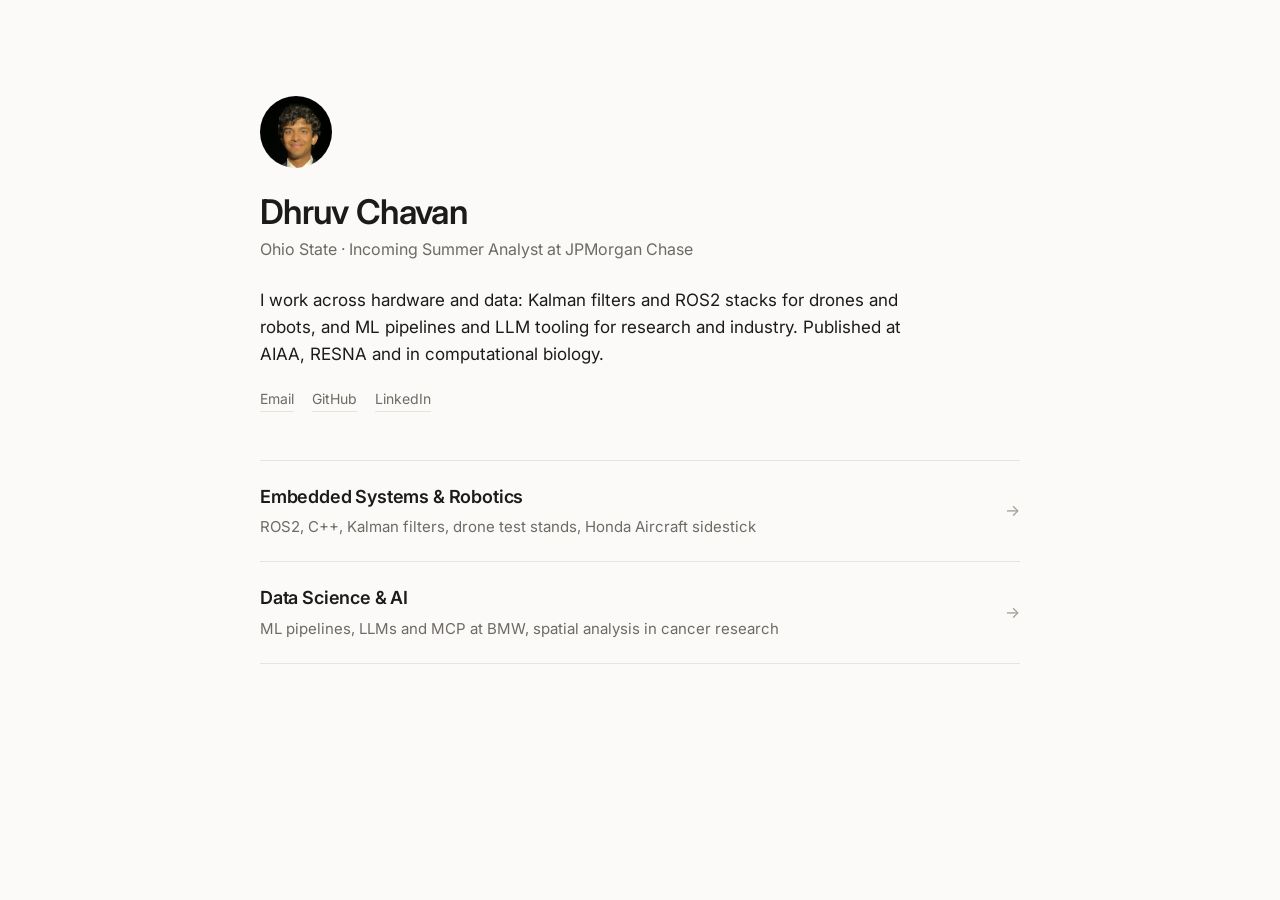
==== commit 650a0a50: "Redesign site, add personal projects, fix comp bio paper link - Replace the card/ticker/keyword-scat" ====
--- a/index.html
+++ b/index.html
@@ -4,717 +4,46 @@
   <meta charset="UTF-8" />
   <meta name="viewport" content="width=device-width, initial-scale=1.0" />
   <title>Dhruv Chavan</title>
-  <meta name="description" content="Dhruv Chavan — Data Analytics student at Ohio State. Select a track: Embedded Systems & Robotics or Data Science & AI." />
+  <meta name="description" content="Dhruv Chavan — Ohio State. Embedded systems & robotics, data science & AI." />
   <meta property="og:title" content="Dhruv Chavan" />
   <meta property="og:description" content="Embedded Systems & Robotics · Data Science & AI" />
   <meta property="og:image" content="dhruv.jpg" />
   <link rel="preconnect" href="https://fonts.googleapis.com" />
-  <link href="https://fonts.googleapis.com/css2?family=Inter:wght@300;400;500;600;700&display=swap" rel="stylesheet" />
-  <style>
-    *, *::before, *::after { box-sizing: border-box; margin: 0; padding: 0; }
-    html, body {
-      height: 100%;
-      font-family: 'Inter', -apple-system, sans-serif;
-      background: #f9fafb;
-      color: #111827;
-      -webkit-font-smoothing: antialiased;
-      overflow: hidden; /* prevent scroll on landing */
-    }
-
-    /* ── Layout ── */
-    .landing {
-      height: 100vh;
-      display: flex;
-      flex-direction: column;
-      align-items: center;
-    }
-
-    /* ── Header ── */
-    .landing-header {
-      padding: 2.5rem 2rem 2rem;
-      text-align: center;
-      flex-shrink: 0;
-    }
-    .landing-profile {
-      display: flex;
-      align-items: center;
-      justify-content: center;
-      gap: 0.75rem;
-      margin-bottom: 0.35rem;
-    }
-    .landing-avatar {
-      width: 40px;
-      height: 40px;
-      border-radius: 50%;
-      object-fit: cover;
-      border: 2px solid #e5e7eb;
-      box-shadow: 0 1px 4px rgba(0,0,0,0.10);
-      flex-shrink: 0;
-    }
-    .landing-name {
-      font-size: 1.05rem;
-      font-weight: 600;
-      letter-spacing: -0.01em;
-      color: #111827;
-    }
-    .landing-prompt {
-      font-size: 0.82rem;
-      font-weight: 400;
-      color: #9ca3af;
-      letter-spacing: 0.02em;
-    }
-
-    /* ── Cards container ── */
-    .tracks {
-      flex: 1;
-      width: 100%;
-      display: flex;
-      gap: 0;
-      overflow: hidden;
-    }
-
-    /* ── Individual track card ── */
-    .track {
-      flex: 1;
-      position: relative;
-      cursor: pointer;
-      display: flex;
-      flex-direction: column;
-      justify-content: flex-end;
-      padding: 2.5rem 3rem;
-      overflow: hidden;
-      text-decoration: none;
-      color: inherit;
-      background: #ffffff;
-      border-top: 1px solid #e5e7eb;
-      transition: background 0.35s ease, box-shadow 0.35s ease, transform 0.2s ease;
-    }
-    .track:first-child {
-      border-right: 1px solid #e5e7eb;
-    }
-
-    /* ── Hover states ── */
-    .track-es:hover {
-      background: #f0f7ff;
-      box-shadow: inset 0 0 80px rgba(37,99,235,0.04);
-    }
-    .track-ds:hover {
-      background: #faf5ff;
-      box-shadow: inset 0 0 80px rgba(124,58,237,0.04);
-    }
-
-    /* ── Background numeral watermark ── */
-    .track-watermark {
-      position: absolute;
-      top: -0.15em;
-      right: 2rem;
-      font-size: clamp(7rem, 14vw, 13rem);
-      font-weight: 800;
-      letter-spacing: -0.05em;
-      color: #111827;
-      opacity: 0.03;
-      pointer-events: none;
-      user-select: none;
-      line-height: 1;
-      transition: opacity 0.35s ease;
-    }
-    .track:hover .track-watermark { opacity: 0.015; }
-
-    /* ── Achievement stats (upper center) ── */
-    /* ── Keyword scatter ── */
-    .keyword-scatter {
-      position: absolute;
-      inset: 0;
-      pointer-events: none;
-      transition: opacity 0.4s ease;
-    }
-    .track:hover .keyword-scatter { opacity: 0; }
-
-    .kw {
-      position: absolute;
-      font-weight: 600;
-      white-space: nowrap;
-      letter-spacing: -0.01em;
-      line-height: 1;
-    }
-    .track-es .kw { color: #2563eb; }
-    .track-ds .kw { color: #7c3aed; }
-
-    /* ── Ticker zone (middle of card) ── */
-    .ticker-zone {
-      position: absolute;
-      top: 50%;
-      left: 0;
-      right: 0;
-      transform: translateY(-50%);
-      overflow: hidden;
-      padding: 1rem 0;
-      opacity: 0;
-      pointer-events: none;
-      transition: opacity 0.35s ease;
-    }
-    .track:hover .ticker-zone { opacity: 1; }
-
-    .ticker-inner {
-      display: flex;
-      align-items: center;
-      gap: 2.5rem;
-      width: max-content;
-      padding-left: 2.5rem;
-      /* start paused, play on hover via animation-play-state */
-      animation: ticker-scroll 14s linear infinite;
-      animation-play-state: paused;
-    }
-    .track:hover .ticker-inner {
-      animation-play-state: running;
-    }
-    @keyframes ticker-scroll {
-      from { transform: translateX(0); }
-      to   { transform: translateX(-50%); }
-    }
-
-    .ticker-icon {
-      color: #9ca3af;
-      flex-shrink: 0;
-      transition: color 0.2s;
-      display: flex;
-      align-items: center;
-    }
-    .track-es:hover .ticker-icon { color: #93c5fd; }
-    .track-ds:hover .ticker-icon { color: #c4b5fd; }
-
-    /* ── Card content (bottom) ── */
-    .track-body {
-      position: relative;
-      z-index: 1;
-    }
-
-    .track-label {
-      font-size: 0.68rem;
-      font-weight: 700;
-      letter-spacing: 0.14em;
-      text-transform: uppercase;
-      margin-bottom: 0.6rem;
-    }
-    .track-es .track-label { color: #2563eb; }
-    .track-ds .track-label { color: #7c3aed; }
-
-    .track-title {
-      font-size: clamp(1.4rem, 2.5vw, 2.1rem);
-      font-weight: 700;
-      color: #111827;
-      line-height: 1.2;
-      margin-bottom: 1rem;
-    }
-
-    .track-tags {
-      display: flex;
-      flex-wrap: wrap;
-      gap: 0.4rem;
-      margin-bottom: 1.5rem;
-    }
-    .track-tag {
-      font-size: 0.72rem;
-      font-weight: 500;
-      padding: 0.25rem 0.65rem;
-      border-radius: 9999px;
-      border: 1px solid transparent;
-    }
-    .track-es .track-tag {
-      background: #dbeafe;
-      color: #1e40af;
-      border-color: rgba(37,99,235,0.12);
-    }
-    .track-ds .track-tag {
-      background: #ede9fe;
-      color: #5b21b6;
-      border-color: rgba(124,58,237,0.12);
-    }
-
-    .track-cta {
-      display: inline-flex;
-      align-items: center;
-      gap: 0.4rem;
-      font-size: 0.82rem;
-      font-weight: 600;
-      letter-spacing: 0.01em;
-    }
-    .track-es .track-cta { color: #2563eb; }
-    .track-ds .track-cta { color: #7c3aed; }
-
-    .track-cta-arrow {
-      transition: transform 0.2s;
-    }
-    .track:hover .track-cta-arrow { transform: translateX(4px); }
-
-    /* ── Divider line ── */
-    .track-divider {
-      width: 28px;
-      height: 2px;
-      border-radius: 2px;
-      margin-bottom: 1.2rem;
-    }
-    .track-es .track-divider { background: #2563eb; }
-    .track-ds .track-divider { background: #7c3aed; }
-
-    /* ── Mobile ── */
-    @media (max-width: 640px) {
-      html, body { overflow: auto; }
-      .landing { height: auto; min-height: 100vh; }
-      .landing-header { padding: 2rem 1.5rem 1.5rem; }
-      .tracks { flex-direction: column; }
-      .track:first-child { border-right: none; border-bottom: 1px solid #e5e7eb; }
-      .track { min-height: 45vh; padding: 2rem 1.5rem; justify-content: flex-end; }
-      .ticker-zone { display: none; }
-      .keyword-scatter { display: none; }
-      .track-watermark { font-size: 5rem; }
-    }
-  </style>
+  <link rel="preconnect" href="https://fonts.gstatic.com" crossorigin />
+  <link href="https://fonts.googleapis.com/css2?family=Inter:wght@400;500;600&display=swap" rel="stylesheet" />
+  <link rel="stylesheet" href="portfolio.css" />
 </head>
 <body>
 
-<div class="landing">
+<main class="wrap landing">
+  <img class="avatar" src="dhruv.jpg" alt="Dhruv Chavan" width="72" height="72" />
+  <section class="intro intro-flush">
+    <h1>Dhruv Chavan</h1>
+    <p class="role">Ohio State · Incoming Summer Analyst at JPMorgan Chase</p>
+    <p class="lede">
+      I work across hardware and data: Kalman filters and ROS2 stacks for drones and robots, and ML pipelines
+      and LLM tooling for research and industry. Published at AIAA, RESNA and in computational biology.
+    </p>
+    <div class="links">
+      <a href="mailto:dhruvchavan59@gmail.com">Email</a>
+      <a href="https://github.com/dchavan2192" target="_blank" rel="noopener">GitHub</a>
+      <a href="https://linkedin.com/in/dhruvchavan" target="_blank" rel="noopener">LinkedIn</a>
+    </div>
+  </section>
 
-  <!-- Header -->
-  <header class="landing-header">
-    <div class="landing-profile">
-      <img class="landing-avatar" src="dhruv.jpg" alt="Dhruv Chavan" />
-      <p class="landing-name">Dhruv Chavan</p>
-    </div>
-    <p class="landing-prompt">Select your path.</p>
-  </header>
-
-  <!-- Track cards -->
-  <div class="tracks">
-
-    <!-- ── Embedded Systems & Robotics ── -->
-    <a class="track track-es" href="embedded.html">
-
-      <!-- Watermark -->
-      <span class="track-watermark" aria-hidden="true">01</span>
-
-      <!-- Keyword scatter -->
-      <div class="keyword-scatter" aria-hidden="true">
-        <span class="kw" style="top:7%;  left:7%;  font-size:1.45rem; opacity:0.15">ROS2</span>
-        <span class="kw" style="top:5%;  left:52%; font-size:0.8rem;  opacity:0.09">Kalman Filter</span>
-        <span class="kw" style="top:13%; right:8%; font-size:1.1rem;  opacity:0.12">C++</span>
-        <span class="kw" style="top:24%; left:10%; font-size:0.9rem;  opacity:0.11">Arduino</span>
-        <span class="kw" style="top:21%; left:44%; font-size:0.75rem; opacity:0.08">BNO055 IMU</span>
-        <span class="kw" style="top:32%; right:12%;font-size:0.95rem; opacity:0.10">OpenCV</span>
-        <span class="kw" style="top:39%; left:7%;  font-size:0.78rem; opacity:0.09">ESP32</span>
-        <span class="kw" style="top:44%; left:36%; font-size:1.05rem; opacity:0.11">MATLAB</span>
-        <span class="kw" style="top:42%; right:9%; font-size:0.72rem; opacity:0.07">Raspberry Pi</span>
-        <span class="kw" style="top:54%; left:16%; font-size:0.8rem;  opacity:0.09">CMake</span>
-        <span class="kw" style="top:56%; left:56%; font-size:0.82rem; opacity:0.08">Linux</span>
-      </div>
-
-      <!-- Hover ticker -->
-      <div class="ticker-zone" aria-hidden="true">
-        <div class="ticker-inner">
-          <!-- Set 1 -->
-          <!-- Aircraft -->
-          <span class="ticker-icon">
-            <svg width="30" height="30" viewBox="0 0 30 30" fill="none" stroke="currentColor" stroke-width="1.5" stroke-linecap="round" stroke-linejoin="round">
-              <path d="M2 16 L26 11 L28 15 L26 19 L2 16Z"/>
-              <path d="M8 15 L13 6 L21 10"/>
-              <path d="M21 13 L25 21 L26 19"/>
-            </svg>
-          </span>
-          <!-- Robot -->
-          <span class="ticker-icon">
-            <svg width="28" height="28" viewBox="0 0 28 28" fill="none" stroke="currentColor" stroke-width="1.5" stroke-linecap="round" stroke-linejoin="round">
-              <rect x="6" y="8" width="16" height="12" rx="2"/>
-              <circle cx="10.5" cy="14" r="1.5"/>
-              <circle cx="17.5" cy="14" r="1.5"/>
-              <line x1="14" y1="5" x2="14" y2="8"/>
-              <circle cx="14" cy="4" r="1.5"/>
-              <line x1="6" y1="14" x2="3" y2="14"/>
-              <line x1="22" y1="14" x2="25" y2="14"/>
-              <path d="M10 20 L10 23"/>
-              <path d="M18 20 L18 23"/>
-            </svg>
-          </span>
-          <!-- Circuit/PCB -->
-          <span class="ticker-icon">
-            <svg width="28" height="28" viewBox="0 0 28 28" fill="none" stroke="currentColor" stroke-width="1.5" stroke-linecap="round" stroke-linejoin="round">
-              <rect x="3" y="3" width="22" height="22" rx="2"/>
-              <rect x="10" y="10" width="8" height="8" rx="1"/>
-              <line x1="7" y1="3" x2="7" y2="1"/>
-              <line x1="14" y1="3" x2="14" y2="1"/>
-              <line x1="21" y1="3" x2="21" y2="1"/>
-              <line x1="7" y1="27" x2="7" y2="25"/>
-              <line x1="14" y1="27" x2="14" y2="25"/>
-              <line x1="21" y1="27" x2="21" y2="25"/>
-              <line x1="7" y1="12" x2="10" y2="12"/>
-              <line x1="7" y1="16" x2="10" y2="16"/>
-              <line x1="18" y1="12" x2="21" y2="12"/>
-              <line x1="18" y1="16" x2="21" y2="16"/>
-            </svg>
-          </span>
-          <!-- Microchip -->
-          <span class="ticker-icon">
-            <svg width="28" height="28" viewBox="0 0 28 28" fill="none" stroke="currentColor" stroke-width="1.5" stroke-linecap="round">
-              <rect x="9" y="9" width="10" height="10" rx="1.5"/>
-              <line x1="12" y1="4" x2="12" y2="9"/>
-              <line x1="16" y1="4" x2="16" y2="9"/>
-              <line x1="12" y1="19" x2="12" y2="24"/>
-              <line x1="16" y1="19" x2="16" y2="24"/>
-              <line x1="4"  y1="12" x2="9"  y2="12"/>
-              <line x1="4"  y1="16" x2="9"  y2="16"/>
-              <line x1="19" y1="12" x2="24" y2="12"/>
-              <line x1="19" y1="16" x2="24" y2="16"/>
-            </svg>
-          </span>
-          <!-- Drone -->
-          <span class="ticker-icon">
-            <svg width="30" height="30" viewBox="0 0 30 30" fill="none" stroke="currentColor" stroke-width="1.5" stroke-linecap="round">
-              <circle cx="15" cy="15" r="3"/>
-              <line x1="15" y1="12" x2="8" y2="6"/>
-              <line x1="15" y1="12" x2="22" y2="6"/>
-              <line x1="15" y1="18" x2="8" y2="24"/>
-              <line x1="15" y1="18" x2="22" y2="24"/>
-              <ellipse cx="7" cy="5.5" rx="3.5" ry="1.5"/>
-              <ellipse cx="23" cy="5.5" rx="3.5" ry="1.5"/>
-              <ellipse cx="7" cy="24.5" rx="3.5" ry="1.5"/>
-              <ellipse cx="23" cy="24.5" rx="3.5" ry="1.5"/>
-            </svg>
-          </span>
-          <!-- Gear -->
-          <span class="ticker-icon">
-            <svg width="28" height="28" viewBox="0 0 28 28" fill="none" stroke="currentColor" stroke-width="1.5" stroke-linecap="round" stroke-linejoin="round">
-              <circle cx="14" cy="14" r="4"/>
-              <path d="M14 3 L15.8 6.8 L19.8 5.5 L20.5 9.5 L24 11 L21.8 14 L24 17 L20.5 18.5 L19.8 22.5 L15.8 21.2 L14 25 L12.2 21.2 L8.2 22.5 L7.5 18.5 L4 17 L6.2 14 L4 11 L7.5 9.5 L8.2 5.5 L12.2 6.8 Z"/>
-            </svg>
-          </span>
-          <!-- Satellite dish -->
-          <span class="ticker-icon">
-            <svg width="28" height="28" viewBox="0 0 28 28" fill="none" stroke="currentColor" stroke-width="1.5" stroke-linecap="round">
-              <path d="M4 24 Q4 12 18 5"/>
-              <path d="M4 24 Q14 24 22 14"/>
-              <line x1="8" y1="19" x2="20" y2="9"/>
-              <circle cx="20" cy="9" r="2.5"/>
-              <line x1="22" y1="7" x2="25" y2="4"/>
-            </svg>
-          </span>
-          <!-- Set 2 (duplicate for seamless loop) -->
-          <span class="ticker-icon">
-            <svg width="30" height="30" viewBox="0 0 30 30" fill="none" stroke="currentColor" stroke-width="1.5" stroke-linecap="round" stroke-linejoin="round">
-              <path d="M2 16 L26 11 L28 15 L26 19 L2 16Z"/>
-              <path d="M8 15 L13 6 L21 10"/>
-              <path d="M21 13 L25 21 L26 19"/>
-            </svg>
-          </span>
-          <span class="ticker-icon">
-            <svg width="28" height="28" viewBox="0 0 28 28" fill="none" stroke="currentColor" stroke-width="1.5" stroke-linecap="round" stroke-linejoin="round">
-              <rect x="6" y="8" width="16" height="12" rx="2"/>
-              <circle cx="10.5" cy="14" r="1.5"/>
-              <circle cx="17.5" cy="14" r="1.5"/>
-              <line x1="14" y1="5" x2="14" y2="8"/>
-              <circle cx="14" cy="4" r="1.5"/>
-              <line x1="6" y1="14" x2="3" y2="14"/>
-              <line x1="22" y1="14" x2="25" y2="14"/>
-              <path d="M10 20 L10 23"/>
-              <path d="M18 20 L18 23"/>
-            </svg>
-          </span>
-          <span class="ticker-icon">
-            <svg width="28" height="28" viewBox="0 0 28 28" fill="none" stroke="currentColor" stroke-width="1.5" stroke-linecap="round" stroke-linejoin="round">
-              <rect x="3" y="3" width="22" height="22" rx="2"/>
-              <rect x="10" y="10" width="8" height="8" rx="1"/>
-              <line x1="7" y1="3" x2="7" y2="1"/>
-              <line x1="14" y1="3" x2="14" y2="1"/>
-              <line x1="21" y1="3" x2="21" y2="1"/>
-              <line x1="7" y1="27" x2="7" y2="25"/>
-              <line x1="14" y1="27" x2="14" y2="25"/>
-              <line x1="21" y1="27" x2="21" y2="25"/>
-              <line x1="7" y1="12" x2="10" y2="12"/>
-              <line x1="7" y1="16" x2="10" y2="16"/>
-              <line x1="18" y1="12" x2="21" y2="12"/>
-              <line x1="18" y1="16" x2="21" y2="16"/>
-            </svg>
-          </span>
-          <span class="ticker-icon">
-            <svg width="28" height="28" viewBox="0 0 28 28" fill="none" stroke="currentColor" stroke-width="1.5" stroke-linecap="round">
-              <rect x="9" y="9" width="10" height="10" rx="1.5"/>
-              <line x1="12" y1="4" x2="12" y2="9"/>
-              <line x1="16" y1="4" x2="16" y2="9"/>
-              <line x1="12" y1="19" x2="12" y2="24"/>
-              <line x1="16" y1="19" x2="16" y2="24"/>
-              <line x1="4"  y1="12" x2="9"  y2="12"/>
-              <line x1="4"  y1="16" x2="9"  y2="16"/>
-              <line x1="19" y1="12" x2="24" y2="12"/>
-              <line x1="19" y1="16" x2="24" y2="16"/>
-            </svg>
-          </span>
-          <span class="ticker-icon">
-            <svg width="30" height="30" viewBox="0 0 30 30" fill="none" stroke="currentColor" stroke-width="1.5" stroke-linecap="round">
-              <circle cx="15" cy="15" r="3"/>
-              <line x1="15" y1="12" x2="8" y2="6"/>
-              <line x1="15" y1="12" x2="22" y2="6"/>
-              <line x1="15" y1="18" x2="8" y2="24"/>
-              <line x1="15" y1="18" x2="22" y2="24"/>
-              <ellipse cx="7" cy="5.5" rx="3.5" ry="1.5"/>
-              <ellipse cx="23" cy="5.5" rx="3.5" ry="1.5"/>
-              <ellipse cx="7" cy="24.5" rx="3.5" ry="1.5"/>
-              <ellipse cx="23" cy="24.5" rx="3.5" ry="1.5"/>
-            </svg>
-          </span>
-          <span class="ticker-icon">
-            <svg width="28" height="28" viewBox="0 0 28 28" fill="none" stroke="currentColor" stroke-width="1.5" stroke-linecap="round" stroke-linejoin="round">
-              <circle cx="14" cy="14" r="4"/>
-              <path d="M14 3 L15.8 6.8 L19.8 5.5 L20.5 9.5 L24 11 L21.8 14 L24 17 L20.5 18.5 L19.8 22.5 L15.8 21.2 L14 25 L12.2 21.2 L8.2 22.5 L7.5 18.5 L4 17 L6.2 14 L4 11 L7.5 9.5 L8.2 5.5 L12.2 6.8 Z"/>
-            </svg>
-          </span>
-          <span class="ticker-icon">
-            <svg width="28" height="28" viewBox="0 0 28 28" fill="none" stroke="currentColor" stroke-width="1.5" stroke-linecap="round">
-              <path d="M4 24 Q4 12 18 5"/>
-              <path d="M4 24 Q14 24 22 14"/>
-              <line x1="8" y1="19" x2="20" y2="9"/>
-              <circle cx="20" cy="9" r="2.5"/>
-              <line x1="22" y1="7" x2="25" y2="4"/>
-            </svg>
-          </span>
-        </div>
-      </div>
-
-      <!-- Card content -->
-      <div class="track-body">
-        <div class="track-divider"></div>
-        <p class="track-label">Track 01</p>
-        <h2 class="track-title">Embedded Systems<br/>&amp; Robotics</h2>
-        <div class="track-tags">
-          <span class="track-tag">ROS2</span>
-          <span class="track-tag">C++</span>
-          <span class="track-tag">Arduino</span>
-          <span class="track-tag">Kalman Filter</span>
-          <span class="track-tag">AIAA Published</span>
-        </div>
-        <span class="track-cta">
-          View track
-          <svg class="track-cta-arrow" width="14" height="14" viewBox="0 0 14 14" fill="none" stroke="currentColor" stroke-width="2" stroke-linecap="round" stroke-linejoin="round">
-            <path d="M2 7 L12 7"/>
-            <path d="M8 3 L12 7 L8 11"/>
-          </svg>
-        </span>
-      </div>
+  <nav class="tracks" aria-label="Portfolio tracks">
+    <a class="track" href="embedded.html">
+      <h2>Embedded Systems &amp; Robotics</h2>
+      <p>ROS2, C++, Kalman filters, drone test stands, Honda Aircraft sidestick</p>
+      <span class="arrow" aria-hidden="true">&rarr;</span>
     </a>
-
-    <!-- ── Data Science & AI ── -->
-    <a class="track track-ds" href="ds.html">
-
-      <!-- Watermark -->
-      <span class="track-watermark" aria-hidden="true">02</span>
-
-      <!-- Keyword scatter -->
-      <div class="keyword-scatter" aria-hidden="true">
-        <span class="kw" style="top:7%;  left:7%;  font-size:1.45rem; opacity:0.15">PyTorch</span>
-        <span class="kw" style="top:5%;  left:50%; font-size:0.85rem; opacity:0.09">TensorFlow</span>
-        <span class="kw" style="top:14%; right:8%; font-size:1.2rem;  opacity:0.13">LLMs</span>
-        <span class="kw" style="top:24%; left:12%; font-size:1.0rem;  opacity:0.12">MCP</span>
-        <span class="kw" style="top:22%; left:46%; font-size:0.82rem; opacity:0.09">Pandas</span>
-        <span class="kw" style="top:32%; right:13%;font-size:0.9rem;  opacity:0.10">NumPy</span>
-        <span class="kw" style="top:38%; left:8%;  font-size:0.75rem; opacity:0.08">Hugging Face</span>
-        <span class="kw" style="top:43%; left:40%; font-size:0.78rem; opacity:0.09">SciKit-Learn</span>
-        <span class="kw" style="top:44%; right:10%;font-size:0.88rem; opacity:0.10">Docker</span>
-        <span class="kw" style="top:52%; left:18%; font-size:1.0rem;  opacity:0.11">SQL</span>
-        <span class="kw" style="top:55%; left:53%; font-size:0.8rem;  opacity:0.08">Seaborn</span>
-      </div>
-
-      <!-- Hover ticker -->
-      <div class="ticker-zone" aria-hidden="true">
-        <div class="ticker-inner">
-          <!-- Set 1 -->
-          <!-- Bar chart -->
-          <span class="ticker-icon">
-            <svg width="28" height="28" viewBox="0 0 28 28" fill="none" stroke="currentColor" stroke-width="1.5" stroke-linecap="round" stroke-linejoin="round">
-              <line x1="3" y1="25" x2="25" y2="25"/>
-              <rect x="5"  y="17" width="4" height="8"/>
-              <rect x="12" y="11" width="4" height="14"/>
-              <rect x="19" y="6"  width="4" height="19"/>
-            </svg>
-          </span>
-          <!-- Neural network nodes -->
-          <span class="ticker-icon">
-            <svg width="30" height="28" viewBox="0 0 30 28" fill="none" stroke="currentColor" stroke-width="1.5">
-              <circle cx="4"  cy="8"  r="2.5"/>
-              <circle cx="4"  cy="20" r="2.5"/>
-              <circle cx="15" cy="4"  r="2.5"/>
-              <circle cx="15" cy="14" r="2.5"/>
-              <circle cx="15" cy="24" r="2.5"/>
-              <circle cx="26" cy="8"  r="2.5"/>
-              <circle cx="26" cy="20" r="2.5"/>
-              <line x1="6.5"  y1="8"  x2="12.5" y2="4"/>
-              <line x1="6.5"  y1="8"  x2="12.5" y2="14"/>
-              <line x1="6.5"  y1="20" x2="12.5" y2="14"/>
-              <line x1="6.5"  y1="20" x2="12.5" y2="24"/>
-              <line x1="17.5" y1="4"  x2="23.5" y2="8"/>
-              <line x1="17.5" y1="14" x2="23.5" y2="8"/>
-              <line x1="17.5" y1="14" x2="23.5" y2="20"/>
-              <line x1="17.5" y1="24" x2="23.5" y2="20"/>
-            </svg>
-          </span>
-          <!-- Python (simplified) -->
-          <span class="ticker-icon">
-            <svg width="26" height="28" viewBox="0 0 26 28" fill="none" stroke="currentColor" stroke-width="1.5" stroke-linecap="round">
-              <path d="M10 7 C10 5 11.5 4 13 4 C14.5 4 16 5 16 7 L16 12 C16 13.5 14.5 14 13 14 L9 14 C7.5 14 6 15 6 16.5 L6 21 C6 23 7.5 24 9 24"/>
-              <path d="M16 21 C16 23 14.5 24 13 24 C11.5 24 10 23 10 21 L10 16 C10 14.5 11.5 14 13 14 L17 14 C18.5 14 20 13 20 11.5 L20 7 C20 5 18.5 4 17 4"/>
-              <circle cx="11" cy="7" r="1" fill="currentColor" stroke="none"/>
-              <circle cx="15" cy="21" r="1" fill="currentColor" stroke="none"/>
-            </svg>
-          </span>
-          <!-- Scatter plot -->
-          <span class="ticker-icon">
-            <svg width="28" height="28" viewBox="0 0 28 28" fill="none" stroke="currentColor" stroke-width="1.5" stroke-linecap="round">
-              <line x1="4" y1="24" x2="25" y2="24"/>
-              <line x1="4" y1="24" x2="4" y2="4"/>
-              <circle cx="8"  cy="18" r="1.8" fill="currentColor" stroke="none"/>
-              <circle cx="12" cy="10" r="1.8" fill="currentColor" stroke="none"/>
-              <circle cx="15" cy="15" r="1.8" fill="currentColor" stroke="none"/>
-              <circle cx="18" cy="8"  r="1.8" fill="currentColor" stroke="none"/>
-              <circle cx="21" cy="12" r="1.8" fill="currentColor" stroke="none"/>
-              <circle cx="10" cy="21" r="1.8" fill="currentColor" stroke="none"/>
-            </svg>
-          </span>
-          <!-- Database -->
-          <span class="ticker-icon">
-            <svg width="24" height="28" viewBox="0 0 24 28" fill="none" stroke="currentColor" stroke-width="1.5" stroke-linecap="round">
-              <ellipse cx="12" cy="7" rx="9" ry="3.5"/>
-              <path d="M3 7 L3 14 Q3 17.5 12 17.5 Q21 17.5 21 14 L21 7"/>
-              <path d="M3 14 L3 21 Q3 24.5 12 24.5 Q21 24.5 21 21 L21 14"/>
-            </svg>
-          </span>
-          <!-- Brain -->
-          <span class="ticker-icon">
-            <svg width="30" height="28" viewBox="0 0 30 28" fill="none" stroke="currentColor" stroke-width="1.5" stroke-linecap="round">
-              <path d="M15 9 C15 7 16 5.5 18 5.5 C20.5 5.5 22.5 7.5 22.5 10 C24.5 10.5 26 12.5 26 14.5 C26 16.5 24.5 18 22.5 18 L15 18"/>
-              <path d="M15 9 C15 7 14 5.5 12 5.5 C9.5 5.5 7.5 7.5 7.5 10 C5.5 10.5 4 12.5 4 14.5 C4 16.5 5.5 18 7.5 18 L15 18"/>
-              <line x1="15" y1="18" x2="15" y2="24"/>
-              <line x1="11" y1="24" x2="19" y2="24"/>
-              <line x1="15" y1="12" x2="15" y2="18"/>
-              <path d="M18.5 11 C18.5 13 20.5 13 20.5 11"/>
-              <path d="M11.5 11 C11.5 13 9.5 13 9.5 11"/>
-            </svg>
-          </span>
-          <!-- Molecule -->
-          <span class="ticker-icon">
-            <svg width="28" height="28" viewBox="0 0 28 28" fill="none" stroke="currentColor" stroke-width="1.5" stroke-linecap="round">
-              <circle cx="14" cy="14" r="3"/>
-              <circle cx="6"  cy="6"  r="2.5"/>
-              <circle cx="22" cy="6"  r="2.5"/>
-              <circle cx="6"  cy="22" r="2.5"/>
-              <circle cx="22" cy="22" r="2.5"/>
-              <line x1="8.1"  y1="8.1"  x2="11.9" y2="11.9"/>
-              <line x1="19.9" y1="8.1"  x2="16.1" y2="11.9"/>
-              <line x1="8.1"  y1="19.9" x2="11.9" y2="16.1"/>
-              <line x1="19.9" y1="19.9" x2="16.1" y2="16.1"/>
-            </svg>
-          </span>
-          <!-- Set 2 (duplicate) -->
-          <span class="ticker-icon">
-            <svg width="28" height="28" viewBox="0 0 28 28" fill="none" stroke="currentColor" stroke-width="1.5" stroke-linecap="round" stroke-linejoin="round">
-              <line x1="3" y1="25" x2="25" y2="25"/>
-              <rect x="5"  y="17" width="4" height="8"/>
-              <rect x="12" y="11" width="4" height="14"/>
-              <rect x="19" y="6"  width="4" height="19"/>
-            </svg>
-          </span>
-          <span class="ticker-icon">
-            <svg width="30" height="28" viewBox="0 0 30 28" fill="none" stroke="currentColor" stroke-width="1.5">
-              <circle cx="4"  cy="8"  r="2.5"/>
-              <circle cx="4"  cy="20" r="2.5"/>
-              <circle cx="15" cy="4"  r="2.5"/>
-              <circle cx="15" cy="14" r="2.5"/>
-              <circle cx="15" cy="24" r="2.5"/>
-              <circle cx="26" cy="8"  r="2.5"/>
-              <circle cx="26" cy="20" r="2.5"/>
-              <line x1="6.5"  y1="8"  x2="12.5" y2="4"/>
-              <line x1="6.5"  y1="8"  x2="12.5" y2="14"/>
-              <line x1="6.5"  y1="20" x2="12.5" y2="14"/>
-              <line x1="6.5"  y1="20" x2="12.5" y2="24"/>
-              <line x1="17.5" y1="4"  x2="23.5" y2="8"/>
-              <line x1="17.5" y1="14" x2="23.5" y2="8"/>
-              <line x1="17.5" y1="14" x2="23.5" y2="20"/>
-              <line x1="17.5" y1="24" x2="23.5" y2="20"/>
-            </svg>
-          </span>
-          <span class="ticker-icon">
-            <svg width="26" height="28" viewBox="0 0 26 28" fill="none" stroke="currentColor" stroke-width="1.5" stroke-linecap="round">
-              <path d="M10 7 C10 5 11.5 4 13 4 C14.5 4 16 5 16 7 L16 12 C16 13.5 14.5 14 13 14 L9 14 C7.5 14 6 15 6 16.5 L6 21 C6 23 7.5 24 9 24"/>
-              <path d="M16 21 C16 23 14.5 24 13 24 C11.5 24 10 23 10 21 L10 16 C10 14.5 11.5 14 13 14 L17 14 C18.5 14 20 13 20 11.5 L20 7 C20 5 18.5 4 17 4"/>
-              <circle cx="11" cy="7" r="1" fill="currentColor" stroke="none"/>
-              <circle cx="15" cy="21" r="1" fill="currentColor" stroke="none"/>
-            </svg>
-          </span>
-          <span class="ticker-icon">
-            <svg width="28" height="28" viewBox="0 0 28 28" fill="none" stroke="currentColor" stroke-width="1.5" stroke-linecap="round">
-              <line x1="4" y1="24" x2="25" y2="24"/>
-              <line x1="4" y1="24" x2="4" y2="4"/>
-              <circle cx="8"  cy="18" r="1.8" fill="currentColor" stroke="none"/>
-              <circle cx="12" cy="10" r="1.8" fill="currentColor" stroke="none"/>
-              <circle cx="15" cy="15" r="1.8" fill="currentColor" stroke="none"/>
-              <circle cx="18" cy="8"  r="1.8" fill="currentColor" stroke="none"/>
-              <circle cx="21" cy="12" r="1.8" fill="currentColor" stroke="none"/>
-              <circle cx="10" cy="21" r="1.8" fill="currentColor" stroke="none"/>
-            </svg>
-          </span>
-          <span class="ticker-icon">
-            <svg width="24" height="28" viewBox="0 0 24 28" fill="none" stroke="currentColor" stroke-width="1.5" stroke-linecap="round">
-              <ellipse cx="12" cy="7" rx="9" ry="3.5"/>
-              <path d="M3 7 L3 14 Q3 17.5 12 17.5 Q21 17.5 21 14 L21 7"/>
-              <path d="M3 14 L3 21 Q3 24.5 12 24.5 Q21 24.5 21 21 L21 14"/>
-            </svg>
-          </span>
-          <span class="ticker-icon">
-            <svg width="30" height="28" viewBox="0 0 30 28" fill="none" stroke="currentColor" stroke-width="1.5" stroke-linecap="round">
-              <path d="M15 9 C15 7 16 5.5 18 5.5 C20.5 5.5 22.5 7.5 22.5 10 C24.5 10.5 26 12.5 26 14.5 C26 16.5 24.5 18 22.5 18 L15 18"/>
-              <path d="M15 9 C15 7 14 5.5 12 5.5 C9.5 5.5 7.5 7.5 7.5 10 C5.5 10.5 4 12.5 4 14.5 C4 16.5 5.5 18 7.5 18 L15 18"/>
-              <line x1="15" y1="18" x2="15" y2="24"/>
-              <line x1="11" y1="24" x2="19" y2="24"/>
-              <line x1="15" y1="12" x2="15" y2="18"/>
-              <path d="M18.5 11 C18.5 13 20.5 13 20.5 11"/>
-              <path d="M11.5 11 C11.5 13 9.5 13 9.5 11"/>
-            </svg>
-          </span>
-          <span class="ticker-icon">
-            <svg width="28" height="28" viewBox="0 0 28 28" fill="none" stroke="currentColor" stroke-width="1.5" stroke-linecap="round">
-              <circle cx="14" cy="14" r="3"/>
-              <circle cx="6"  cy="6"  r="2.5"/>
-              <circle cx="22" cy="6"  r="2.5"/>
-              <circle cx="6"  cy="22" r="2.5"/>
-              <circle cx="22" cy="22" r="2.5"/>
-              <line x1="8.1"  y1="8.1"  x2="11.9" y2="11.9"/>
-              <line x1="19.9" y1="8.1"  x2="16.1" y2="11.9"/>
-              <line x1="8.1"  y1="19.9" x2="11.9" y2="16.1"/>
-              <line x1="19.9" y1="19.9" x2="16.1" y2="16.1"/>
-            </svg>
-          </span>
-        </div>
-      </div>
-
-      <!-- Card content -->
-      <div class="track-body">
-        <div class="track-divider"></div>
-        <p class="track-label">Track 02</p>
-        <h2 class="track-title">Data Science<br/>&amp; AI</h2>
-        <div class="track-tags">
-          <span class="track-tag">PyTorch</span>
-          <span class="track-tag">TensorFlow</span>
-          <span class="track-tag">LLMs</span>
-          <span class="track-tag">MCP</span>
-          <span class="track-tag">BMW AI Intern</span>
-        </div>
-        <span class="track-cta">
-          View track
-          <svg class="track-cta-arrow" width="14" height="14" viewBox="0 0 14 14" fill="none" stroke="currentColor" stroke-width="2" stroke-linecap="round" stroke-linejoin="round">
-            <path d="M2 7 L12 7"/>
-            <path d="M8 3 L12 7 L8 11"/>
-          </svg>
-        </span>
-      </div>
+    <a class="track" href="ds.html">
+      <h2>Data Science &amp; AI</h2>
+      <p>ML pipelines, LLMs and MCP at BMW, spatial analysis in cancer research</p>
+      <span class="arrow" aria-hidden="true">&rarr;</span>
     </a>
-
-  </div><!-- /tracks -->
-</div><!-- /landing -->
+  </nav>
+</main>
 
 </body>
 </html>
--- a/portfolio.css
+++ b/portfolio.css
@@ -0,0 +1,257 @@
+/* portfolio.css — shared styles for index.html, embedded.html, ds.html */
+
+:root {
+  --bg: #fbfaf8;
+  --surface: #ffffff;
+  --text: #1c1b1a;
+  --muted: #6e6a64;
+  --faint: #a19c94;
+  --line: #e7e4de;
+  --accent: #2b59c3;
+  --maxw: 760px;
+  color-scheme: light;
+}
+
+@media (prefers-color-scheme: dark) {
+  :root {
+    --bg: #131312;
+    --surface: #1b1a19;
+    --text: #ecebe8;
+    --muted: #a3a09a;
+    --faint: #75726c;
+    --line: #2b2a28;
+    --accent: #8aa9ef;
+    color-scheme: dark;
+  }
+}
+
+*, *::before, *::after { box-sizing: border-box; }
+
+html { scroll-behavior: smooth; scroll-padding-top: 72px; }
+
+body {
+  margin: 0;
+  background: var(--bg);
+  color: var(--text);
+  font-family: 'Inter', -apple-system, BlinkMacSystemFont, 'Segoe UI', sans-serif;
+  font-size: 16px;
+  line-height: 1.6;
+  -webkit-font-smoothing: antialiased;
+  text-rendering: optimizeLegibility;
+}
+
+a { color: inherit; }
+img { display: block; max-width: 100%; height: auto; }
+p, ul, h1, h2, h3, figure { margin: 0; }
+
+.wrap {
+  max-width: var(--maxw);
+  margin: 0 auto;
+  padding: 0 24px;
+}
+
+/* ── Top bar ─────────────────────────────────────────── */
+.topbar {
+  position: sticky;
+  top: 0;
+  z-index: 10;
+  background: color-mix(in srgb, var(--bg) 88%, transparent);
+  backdrop-filter: saturate(140%) blur(8px);
+  -webkit-backdrop-filter: saturate(140%) blur(8px);
+  border-bottom: 1px solid var(--line);
+}
+.topbar .wrap {
+  display: flex;
+  align-items: center;
+  justify-content: space-between;
+  gap: 16px;
+  height: 56px;
+}
+.home-link {
+  font-weight: 600;
+  text-decoration: none;
+  font-size: 15px;
+  white-space: nowrap;
+}
+.home-link span { color: var(--faint); font-weight: 400; margin-right: 6px; }
+.home-link:hover span { color: var(--text); }
+
+.topnav { display: flex; gap: 20px; font-size: 14px; }
+.topnav a { color: var(--muted); text-decoration: none; }
+.topnav a:hover { color: var(--text); }
+.topnav .resume { color: var(--accent); font-weight: 500; }
+
+/* ── Intro ───────────────────────────────────────────── */
+.intro { padding: 72px 0 40px; }
+.intro h1 {
+  font-size: 34px;
+  line-height: 1.15;
+  font-weight: 600;
+  letter-spacing: -0.02em;
+}
+.intro .role {
+  margin-top: 6px;
+  color: var(--muted);
+  font-size: 16px;
+}
+.intro .lede {
+  margin-top: 24px;
+  font-size: 17px;
+  max-width: 60ch;
+}
+.links {
+  margin-top: 20px;
+  display: flex;
+  flex-wrap: wrap;
+  gap: 6px 18px;
+  font-size: 14px;
+}
+.links a { color: var(--muted); text-decoration: none; border-bottom: 1px solid var(--line); }
+.links a:hover { color: var(--text); border-color: var(--text); }
+
+/* ── Sections ────────────────────────────────────────── */
+.section {
+  display: grid;
+  grid-template-columns: 140px 1fr;
+  gap: 24px;
+  padding: 40px 0;
+  border-top: 1px solid var(--line);
+}
+.section > h2 {
+  font-size: 13px;
+  font-weight: 500;
+  color: var(--muted);
+  padding-top: 3px;
+}
+.section-body { min-width: 0; }
+
+/* ── Entries (experience, projects, papers) ─────────── */
+.entry + .entry { margin-top: 36px; }
+
+.entry-head {
+  display: flex;
+  justify-content: space-between;
+  align-items: baseline;
+  gap: 16px;
+}
+.entry h3 {
+  font-size: 16px;
+  font-weight: 600;
+  letter-spacing: -0.005em;
+}
+.entry h3 a { text-decoration: none; }
+.entry h3 a:hover { text-decoration: underline; text-underline-offset: 3px; }
+.entry .date {
+  flex-shrink: 0;
+  font-size: 13px;
+  color: var(--faint);
+  font-variant-numeric: tabular-nums;
+}
+.entry .org { color: var(--muted); font-size: 15px; }
+.entry .note { margin-top: 8px; color: var(--muted); font-size: 15px; }
+
+.entry ul {
+  margin-top: 10px;
+  padding-left: 18px;
+  font-size: 15px;
+}
+.entry li + li { margin-top: 4px; }
+.entry li::marker { color: var(--faint); }
+
+.entry .stack {
+  margin-top: 10px;
+  font-size: 13px;
+  color: var(--faint);
+}
+
+.entry .more {
+  display: inline-block;
+  margin-top: 10px;
+  font-size: 14px;
+  color: var(--accent);
+  text-decoration: none;
+}
+.entry .more:hover { text-decoration: underline; text-underline-offset: 3px; }
+.entry .more + .more { margin-left: 16px; }
+
+.contact-note { color: var(--muted); font-size: 15px; }
+.contact-note + .links { margin-top: 12px; }
+
+/* ── Figures ─────────────────────────────────────────── */
+.shot {
+  margin-top: 14px;
+  border: 1px solid var(--line);
+  border-radius: 8px;
+  overflow: hidden;
+  background: var(--surface);
+}
+.shot img { width: 100%; }
+.shot.pixel img { image-rendering: pixelated; }
+
+.shots {
+  margin-top: 14px;
+  display: grid;
+  grid-template-columns: repeat(3, 1fr);
+  gap: 10px;
+}
+.shots .shot { margin-top: 0; }
+
+/* ── Skills ──────────────────────────────────────────── */
+.skills { display: grid; gap: 10px; font-size: 15px; }
+.skills div { display: grid; grid-template-columns: 150px 1fr; gap: 12px; }
+.skills dt { color: var(--muted); }
+.skills dd { margin: 0; }
+
+/* ── Footer ──────────────────────────────────────────── */
+.footer {
+  border-top: 1px solid var(--line);
+  padding: 28px 0 48px;
+  font-size: 13px;
+  color: var(--faint);
+}
+
+/* ── Landing page ────────────────────────────────────── */
+.landing { padding: 96px 0 64px; }
+.landing .avatar {
+  width: 72px;
+  height: 72px;
+  border-radius: 50%;
+  object-fit: cover;
+  object-position: center 20%;
+  margin-bottom: 24px;
+}
+.tracks { margin-top: 48px; border-top: 1px solid var(--line); }
+.track {
+  display: grid;
+  grid-template-columns: 1fr auto;
+  gap: 4px 24px;
+  padding: 22px 0;
+  border-bottom: 1px solid var(--line);
+  text-decoration: none;
+}
+.track h2 { font-size: 18px; font-weight: 600; letter-spacing: -0.01em; }
+.track p { grid-column: 1; color: var(--muted); font-size: 15px; }
+.track .arrow {
+  grid-column: 2;
+  grid-row: 1 / span 2;
+  align-self: center;
+  color: var(--faint);
+  transition: transform .15s ease, color .15s ease;
+}
+.track:hover .arrow { transform: translateX(4px); color: var(--text); }
+.track:hover h2 { color: var(--accent); }
+
+/* ── Small screens ───────────────────────────────────── */
+@media (max-width: 680px) {
+  .wrap { padding: 0 16px; }
+  .topnav { gap: 14px; }
+  .topnav .opt { display: none; }
+  .intro { padding: 48px 0 32px; }
+  .intro h1 { font-size: 28px; }
+  .section { grid-template-columns: 1fr; gap: 14px; padding: 32px 0; }
+  .entry-head { flex-direction: column; gap: 0; }
+  .skills div { grid-template-columns: 1fr; gap: 0; }
+  .landing { padding: 56px 0 40px; }
+}
+
+.intro-flush { padding: 0; }
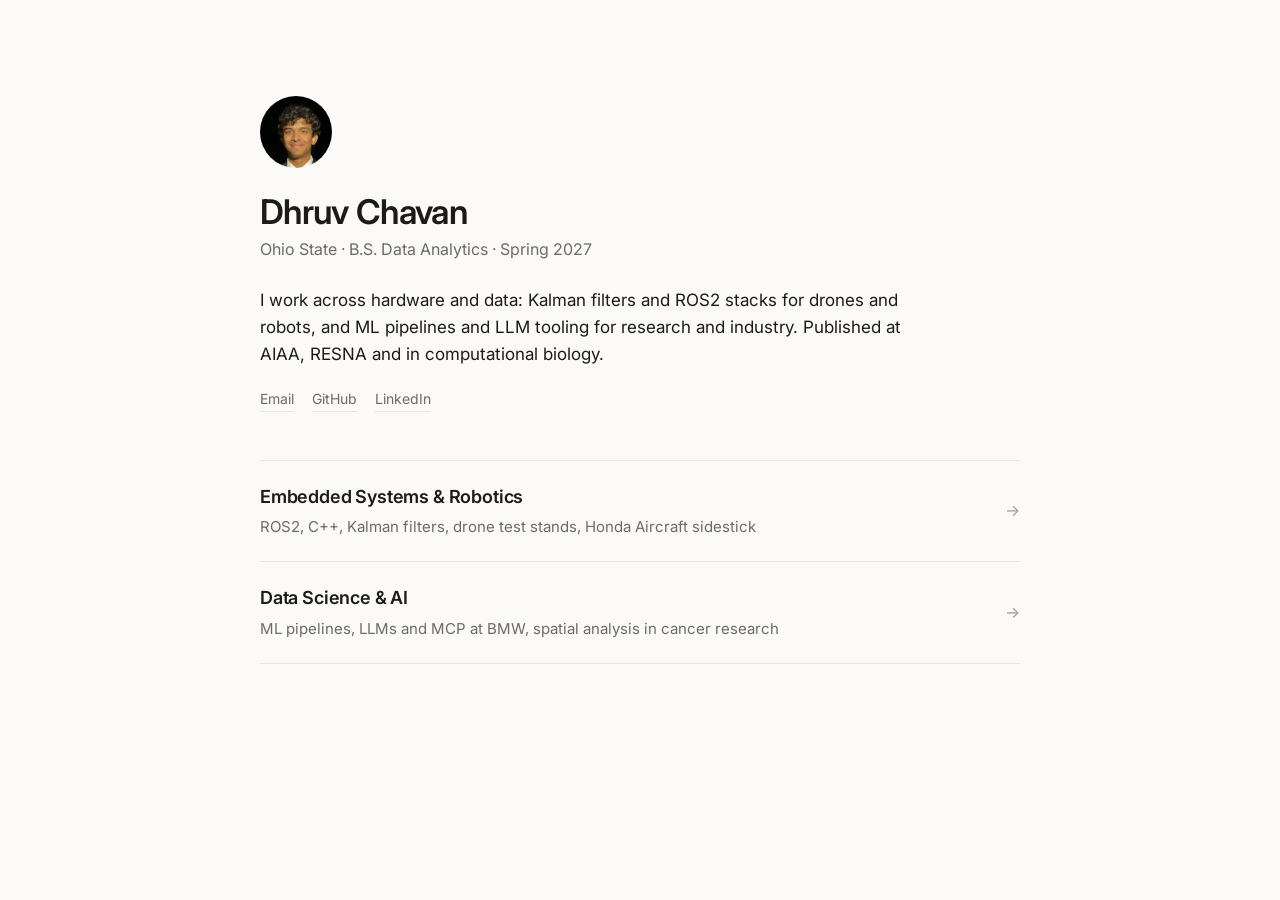
==== commit 7fe262e2: "Update portfolio with latest resume content, replace PDFs, delete unused assets Content updates from" ====
--- a/index.html
+++ b/index.html
@@ -19,7 +19,7 @@
   <img class="avatar" src="dhruv.jpg" alt="Dhruv Chavan" width="72" height="72" />
   <section class="intro intro-flush">
     <h1>Dhruv Chavan</h1>
-    <p class="role">Ohio State · Incoming Summer Analyst at JPMorgan Chase</p>
+    <p class="role">Ohio State · B.S. Data Analytics · Spring 2027</p>
     <p class="lede">
       I work across hardware and data: Kalman filters and ROS2 stacks for drones and robots, and ML pipelines
       and LLM tooling for research and industry. Published at AIAA, RESNA and in computational biology.
--- a/portfolio.css
+++ b/portfolio.css
@@ -185,7 +185,7 @@
   overflow: hidden;
   background: var(--surface);
 }
-.shot img { width: 100%; }
+.shot img, .shot video { width: 100%; display: block; }
 .shot.pixel img { image-rendering: pixelated; }
 
 .shots {
